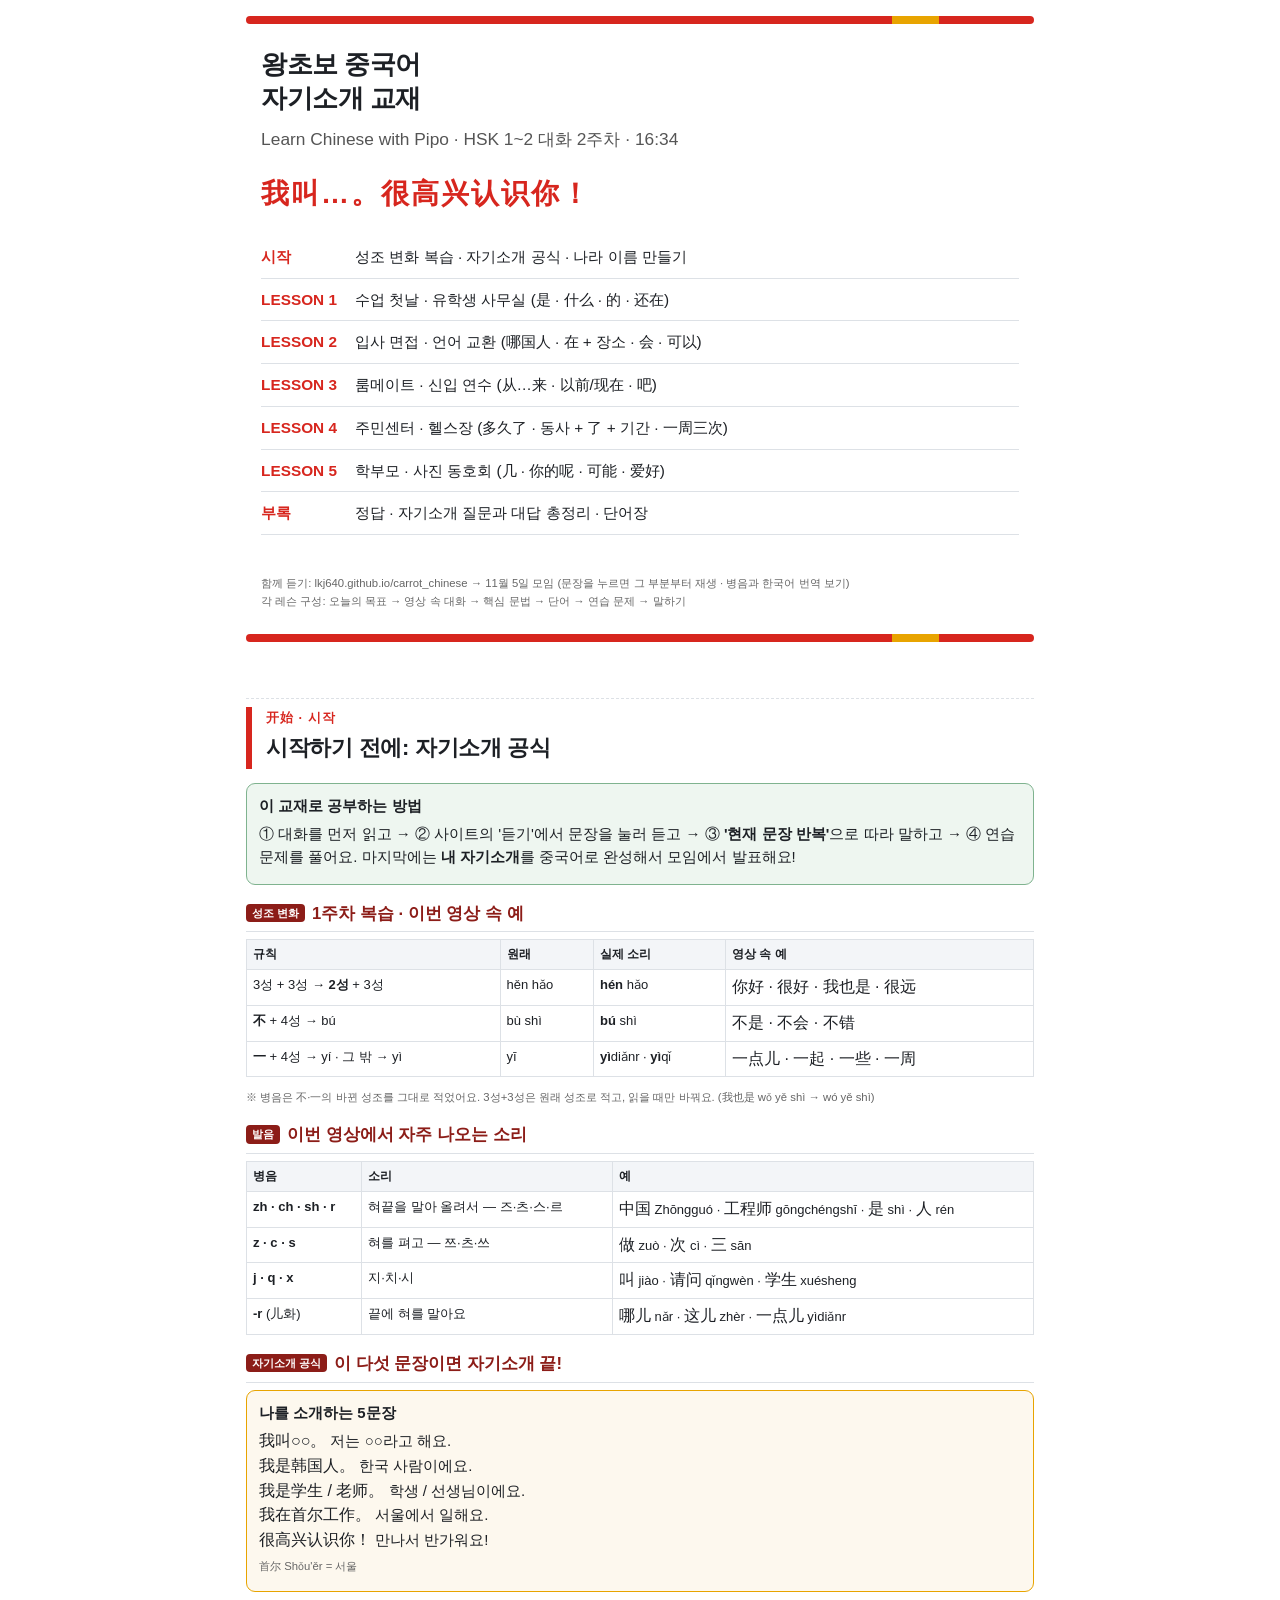
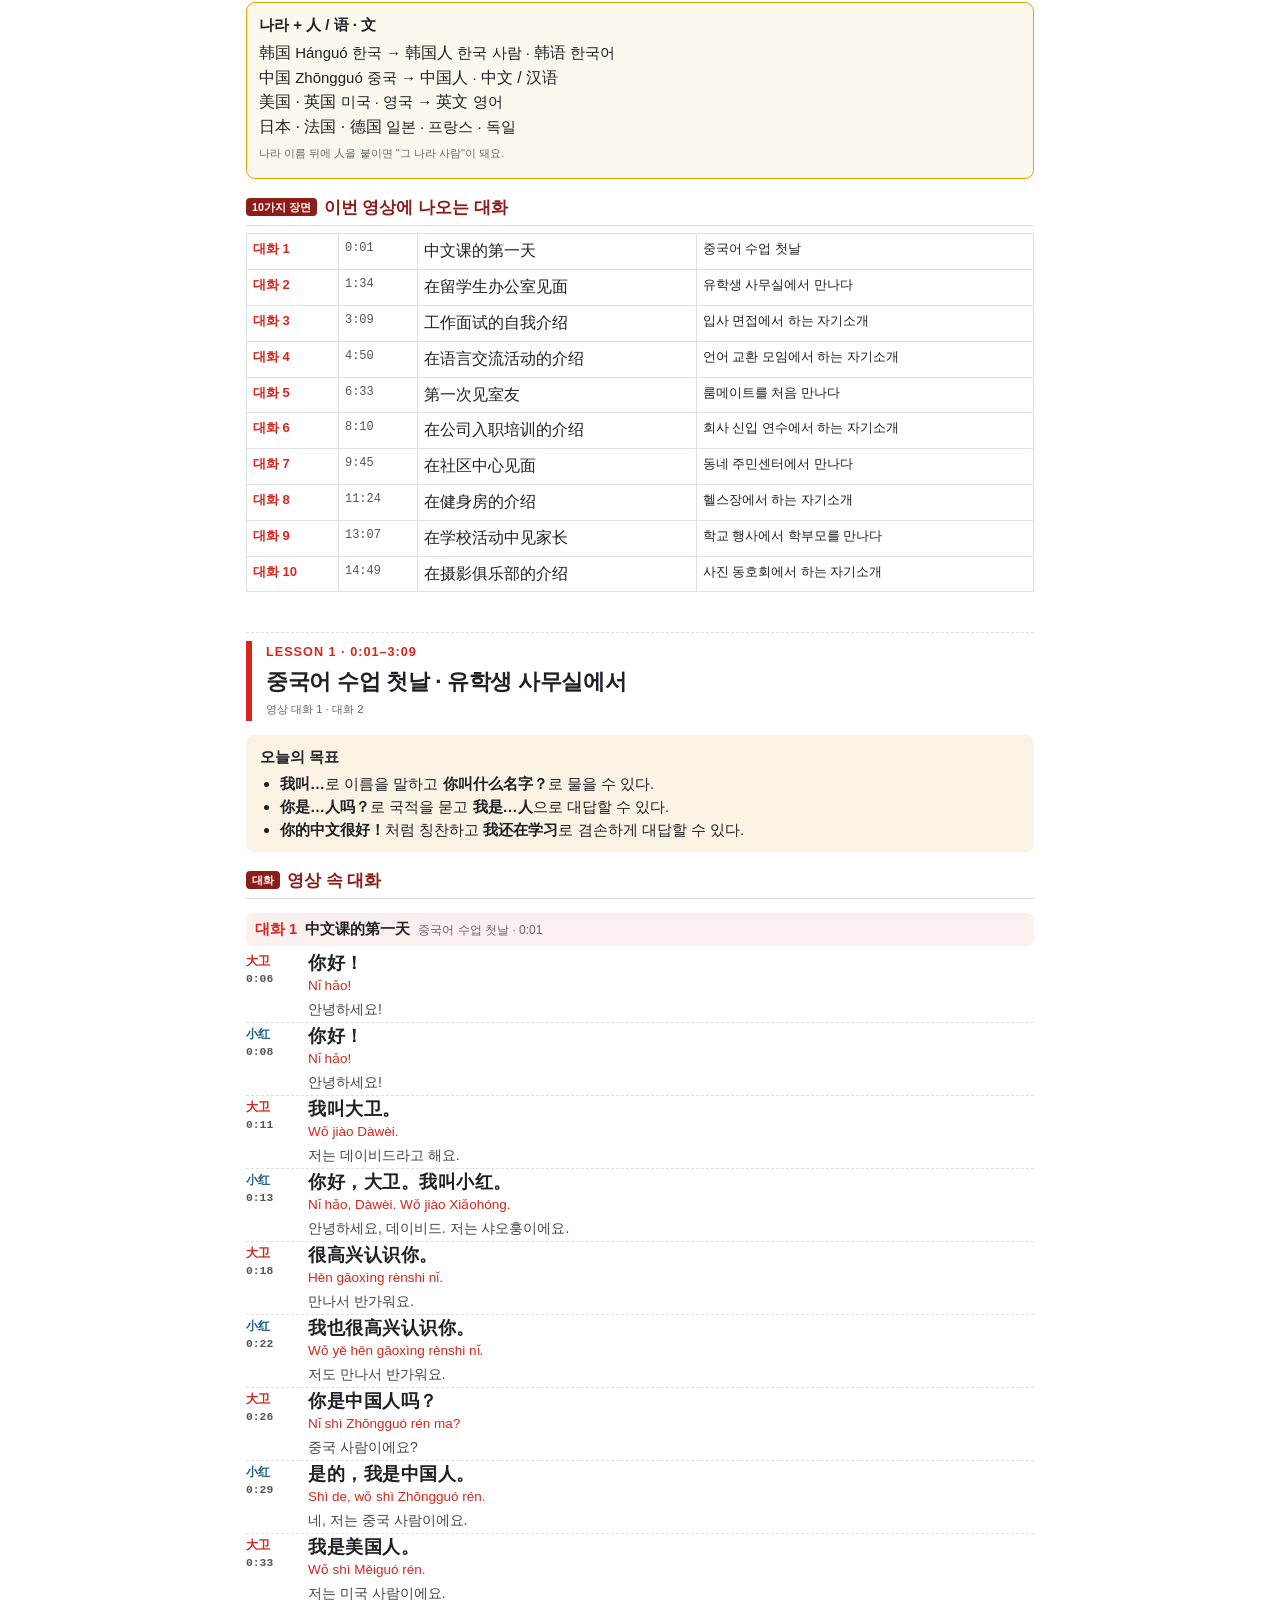
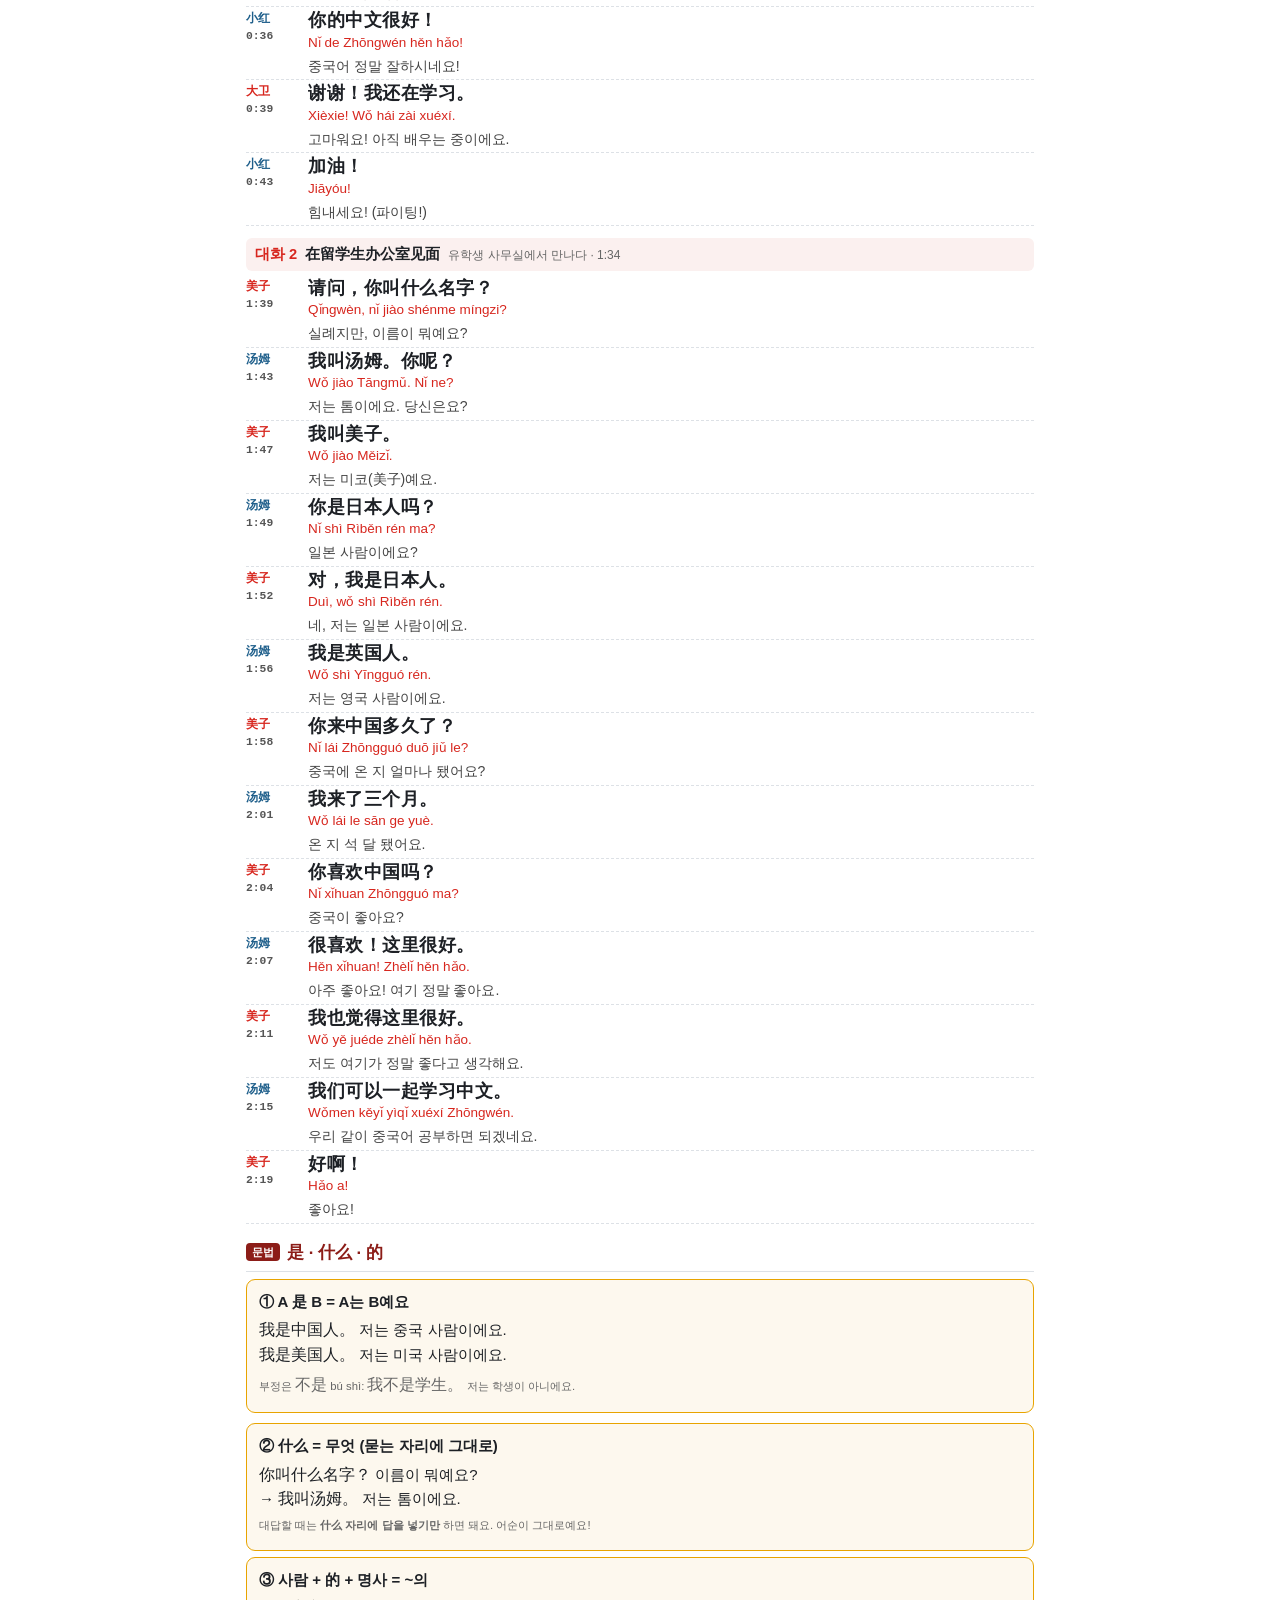
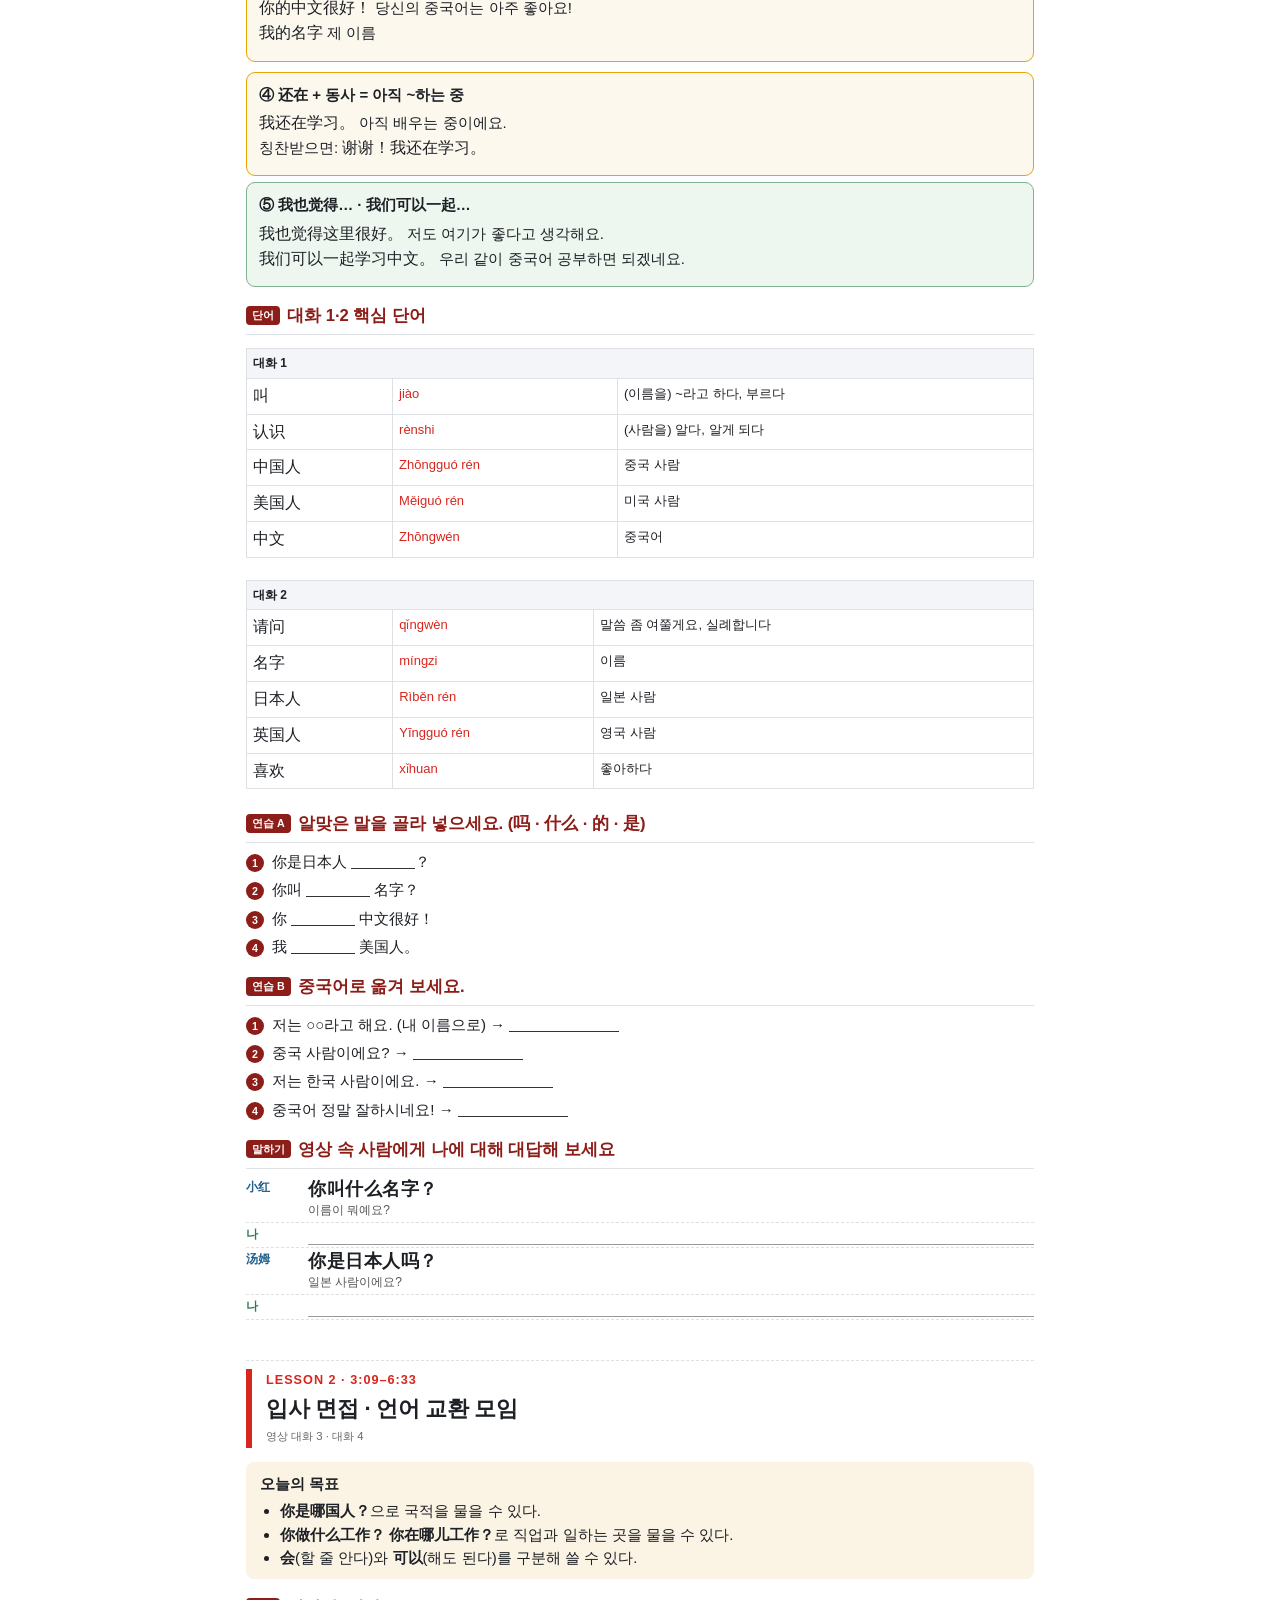
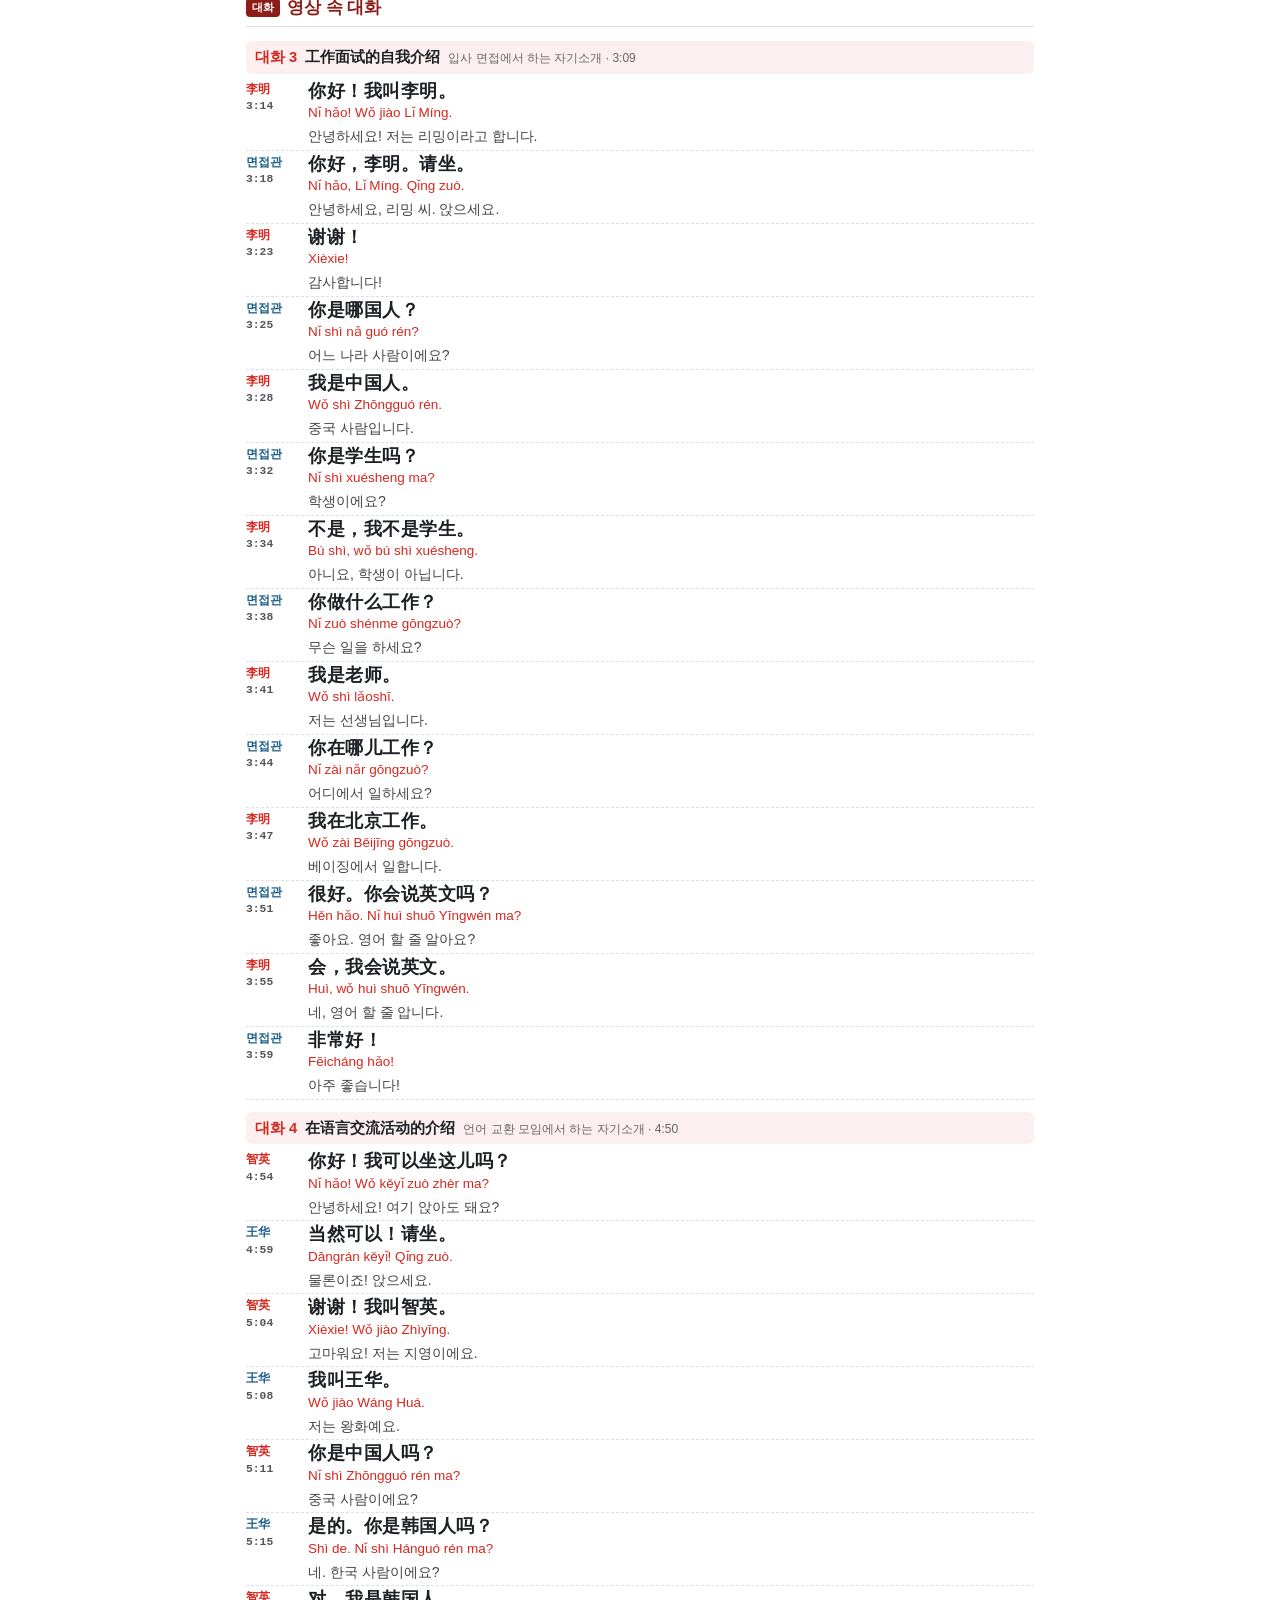
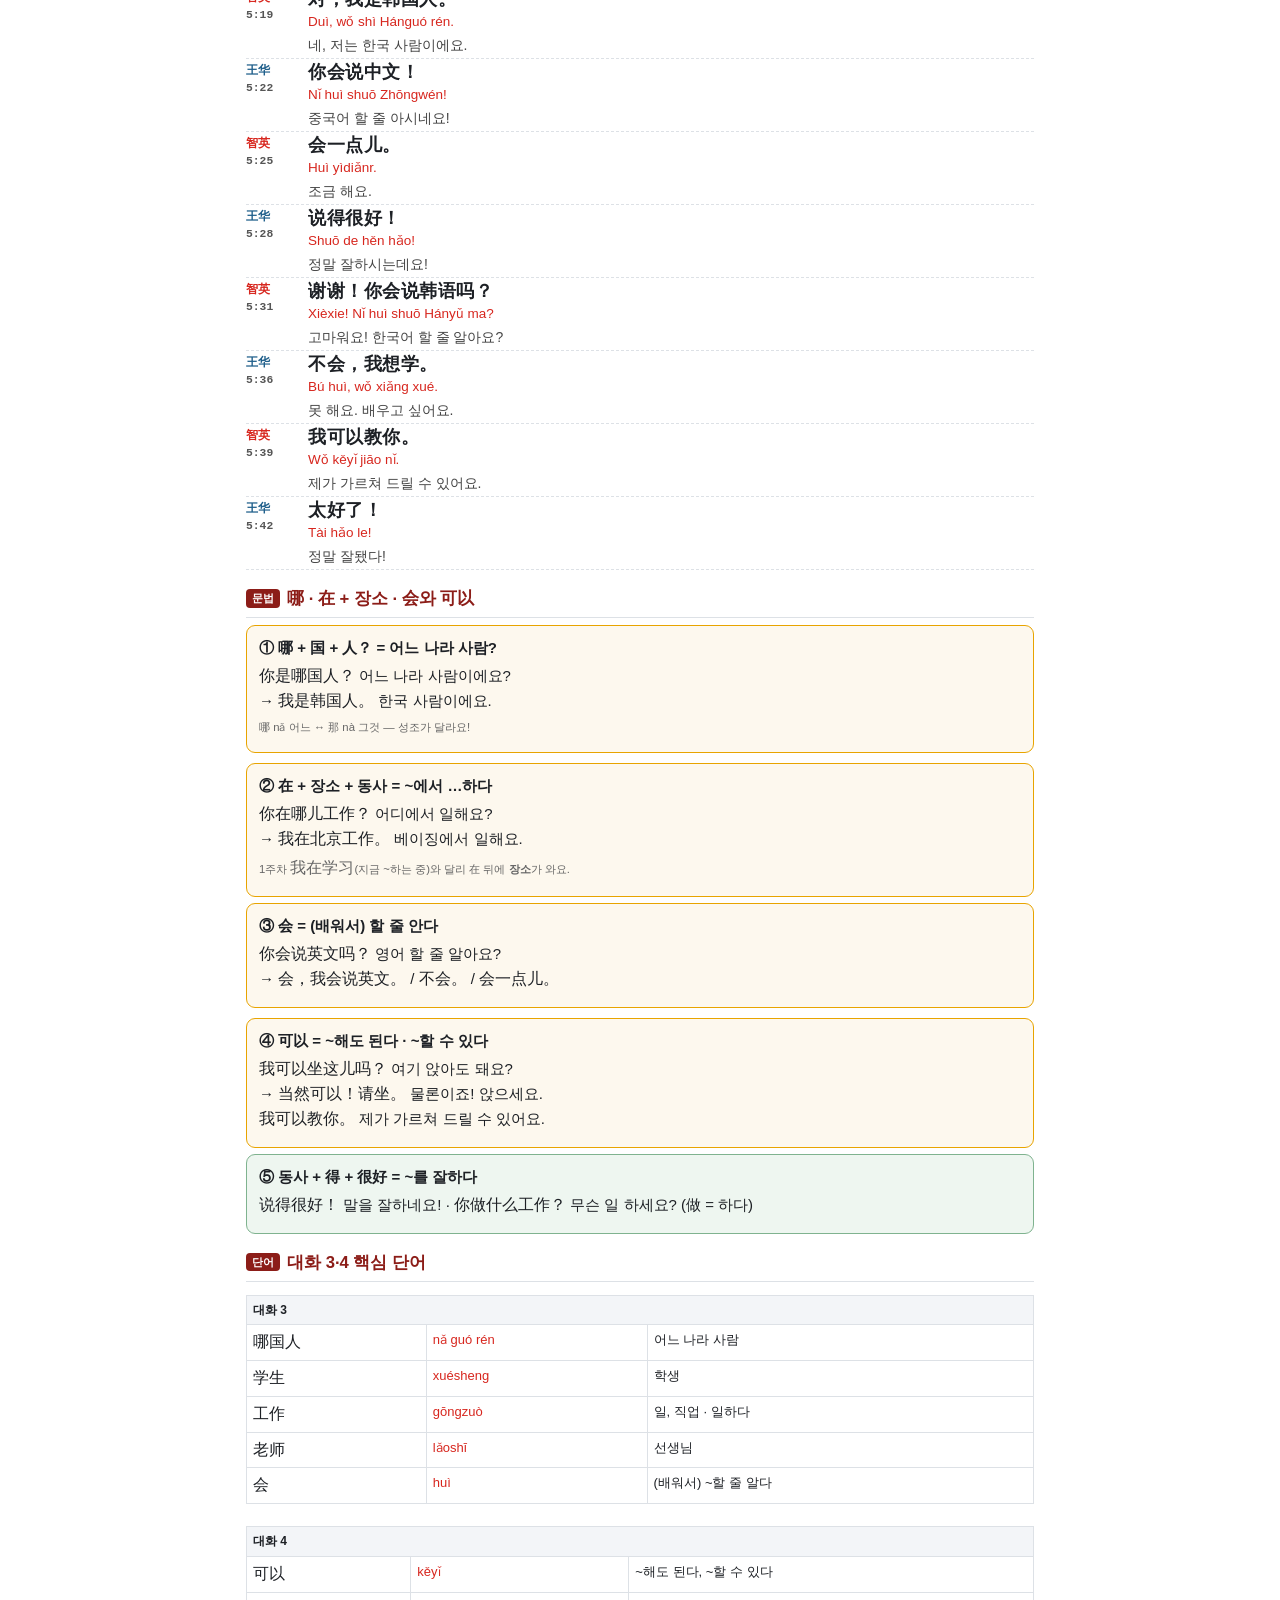
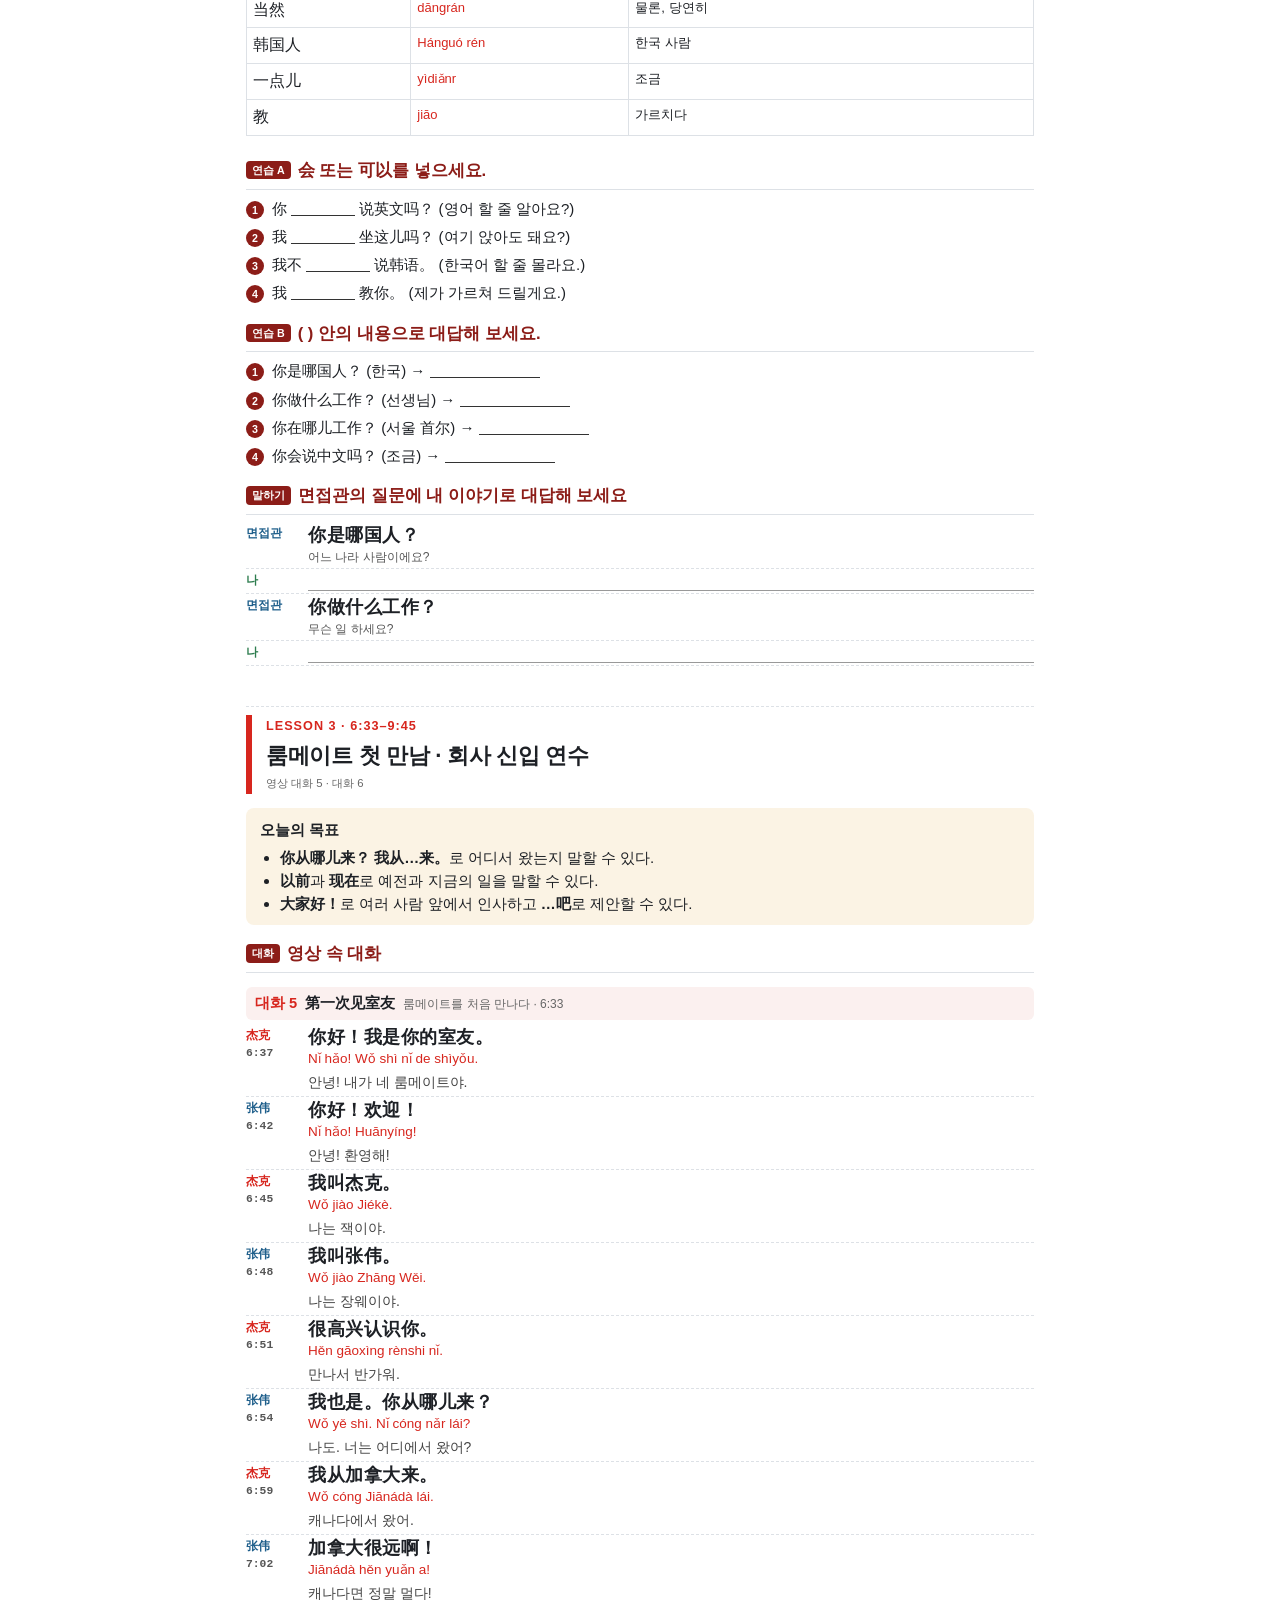
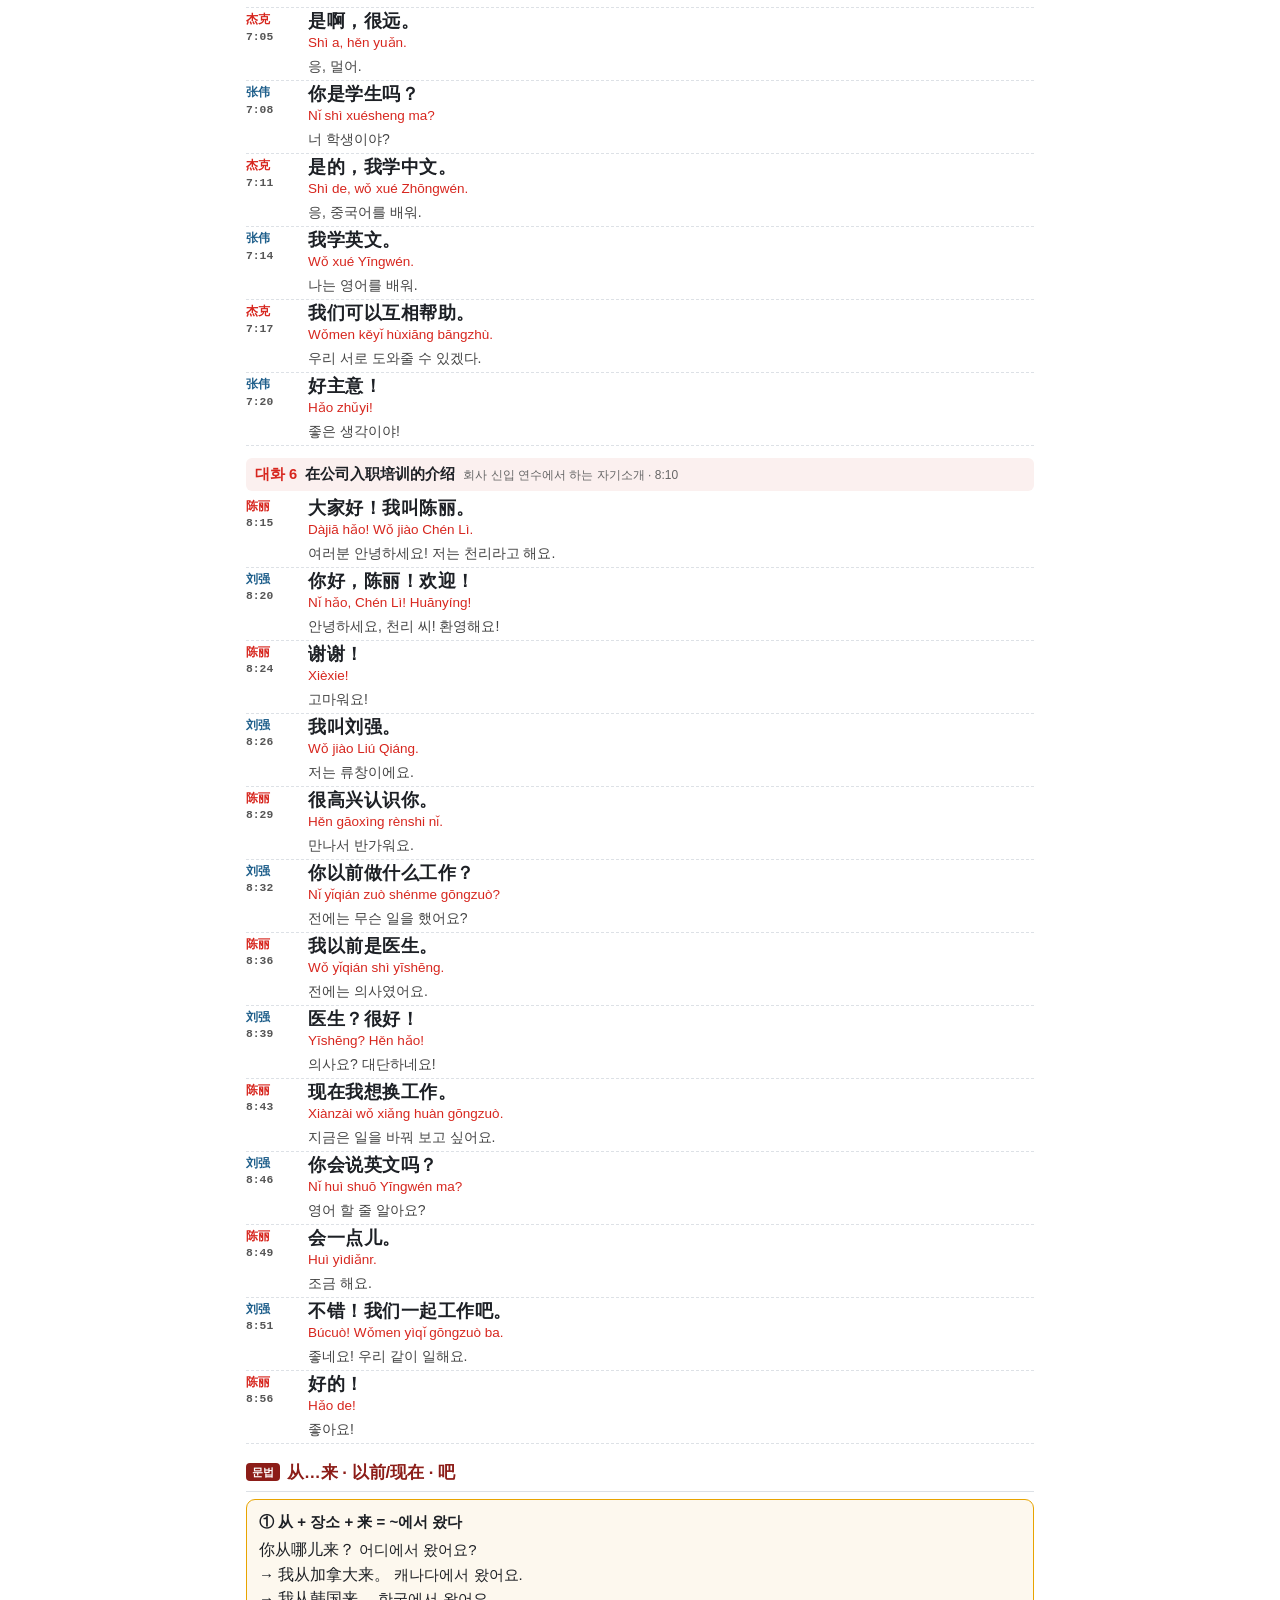
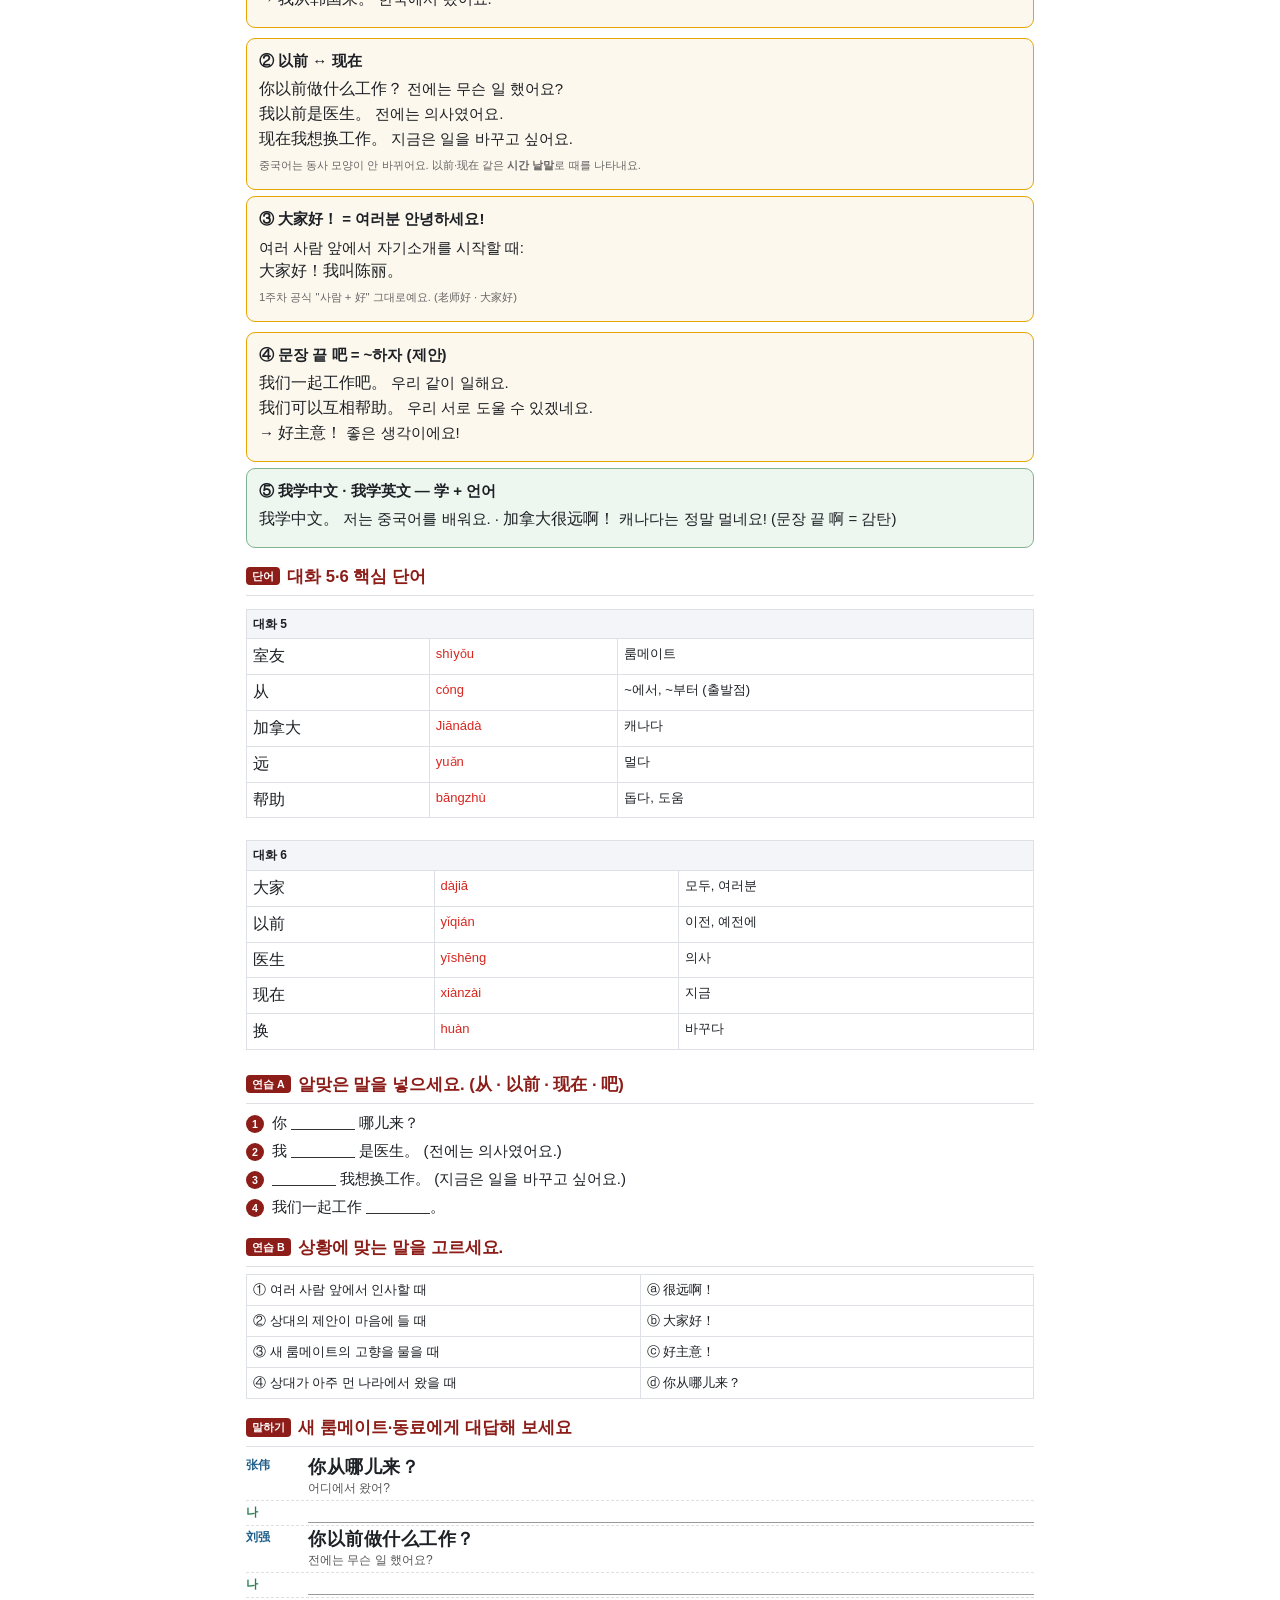
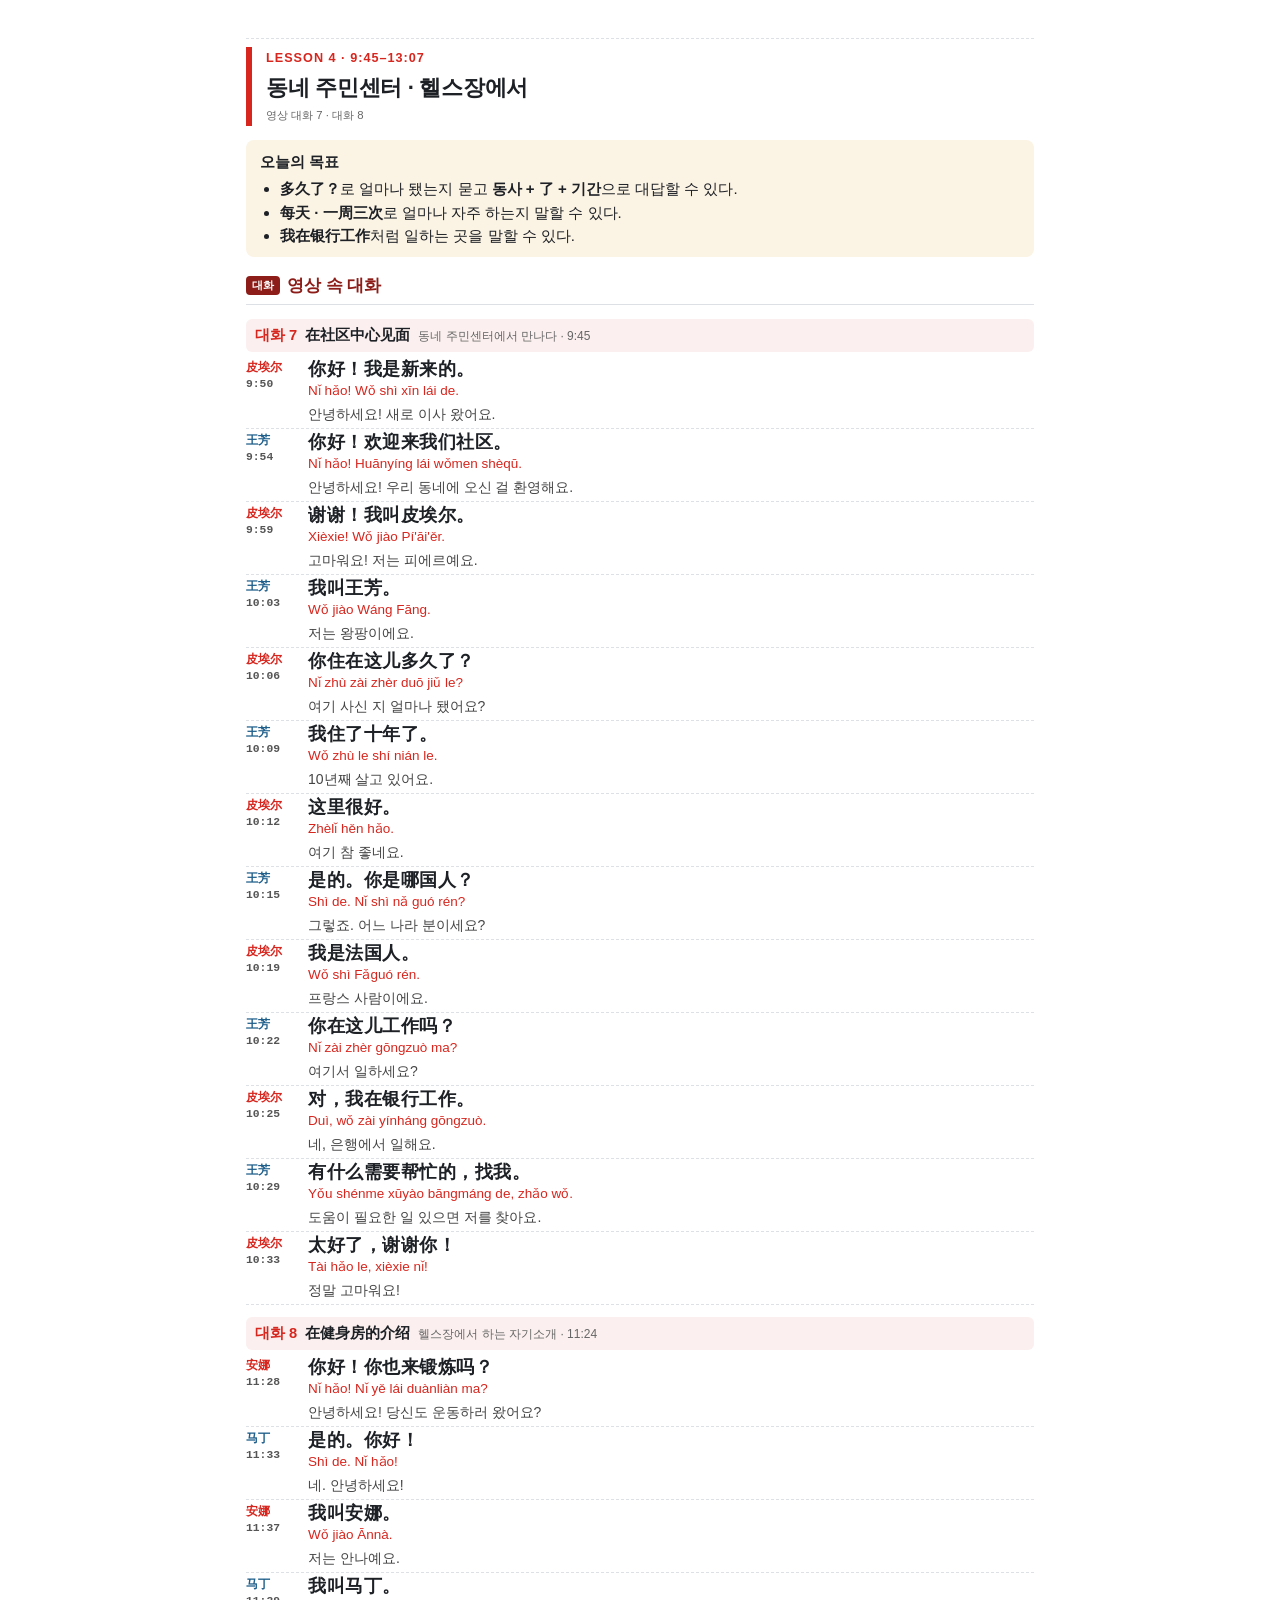
==== meetings/2026-11-05/workbook.html @ 2b8ac447 "11/5 2주차 자기소개 모임 자료 (듣기·교재·단어장) Co-Authored-By: Claude Opus 5.5 <noreply@anthropic.com>" ====
<!doctype html><html lang="ko"><head><meta charset="utf-8"><title>중국어 자기소개 교재 2주차</title><style>@page{size:A4;margin:16mm 15mm 16mm}
:root{--red:#c0392b;--yel:#e6a817;--blue:#1f5f8b;--grn:#2e7d4f;--line:#dde1e6;--head:#f3f5f8}
*{box-sizing:border-box}
body{margin:0;font-family:"Helvetica Neue","Apple SD Gothic Neo",sans-serif;font-size:10.5pt;line-height:1.55;color:#1d2025;-webkit-print-color-adjust:exact;print-color-adjust:exact}
b{font-weight:700}
.lesson{break-before:page}
.cover{height:262mm;display:flex;flex-direction:column;justify-content:space-between}
.stripe{height:8px;border-radius:4px;background:linear-gradient(90deg,var(--red) 0 25%,var(--yel) 25% 75%,var(--red) 75%)}
.ct{padding:0 4mm;margin-top:-10mm}
.cover h1{font-size:30pt;line-height:1.3;margin:0 0 10px;letter-spacing:-.5px}
.cs{font-size:13pt;color:#555}
.big{color:var(--red);font-size:20pt;font-weight:800;margin:34px 0 26px}
.toc{width:100%;border-collapse:collapse;font-size:11.5pt}
.toc th{color:var(--red);text-align:left;width:82px;padding:9px 0;border-bottom:1px solid var(--line);white-space:nowrap}
.toc td{padding:9px 0 9px 12px;border-bottom:1px solid var(--line)}
.foot{font-size:8.5pt;color:#666;margin-top:40px}
.hd{border-left:6px solid var(--red);padding:2px 0 2px 14px;margin-bottom:14px}
.hd .k{color:var(--red);font-weight:700;letter-spacing:1px;font-size:9.5pt}
.hd h1{margin:2px 0 2px;font-size:20pt;letter-spacing:-.3px}
.hd .s{font-size:8.5pt;color:#666}
.goal{background:#fbf3e4;border-radius:8px;padding:10px 14px;margin:10px 0 16px;break-inside:avoid}
.goal ul{margin:4px 0 0;padding-left:20px}
h2{font-size:12.5pt;color:var(--blue);border-bottom:1px solid var(--line);padding-bottom:5px;margin:20px 0 9px;break-after:avoid}
.tag{display:inline-block;background:var(--blue);color:#fff;font-size:8pt;padding:1px 6px;border-radius:4px;margin-right:7px;vertical-align:2px}
.dlg{margin:4px 0 6px}
.dl{display:flex;gap:12px;border-bottom:1px dashed var(--line);padding:4px 0;break-inside:avoid}
.dw{flex:0 0 58px;font-size:9pt;font-weight:700}
.dw span{display:block;font-family:Menlo,monospace;font-size:8.5pt;color:#555;font-weight:700}
.dw.S{color:var(--red)}.dw.M{color:var(--blue)}.dw.T{color:var(--grn)}
.dl b{display:block}.dl small{display:block;color:#555;font-size:9pt}
.ans{flex:1;border-bottom:1px solid #999;height:20px}
.t{width:100%;border-collapse:collapse;margin:6px 0;font-size:9.8pt;break-inside:avoid}
.t th{background:var(--head);text-align:left;font-size:9pt;padding:6px 8px;border:1px solid var(--line)}
.t td{padding:6px 8px;border:1px solid var(--line);vertical-align:top}
.scale td:first-child{width:34px;text-align:center;font-size:13pt}
.fill td{height:34px}
.mine td{height:27px}.mine td:nth-child(3){width:45%}
.match td{width:50%}
.two{display:flex;gap:10px;margin:6px 0}.two>.box{flex:1}
.box{border:1.3px solid var(--yel);border-radius:9px;padding:10px 12px;background:#fdf8ee;break-inside:avoid}
.box p{margin:5px 0}
.note{border-radius:9px;padding:9px 13px;margin:8px 0;break-inside:avoid}
.note b:first-child{display:block;margin-bottom:2px}
.note.g{background:#eef6f0;border:1.3px solid #7fb38f}
.note.y{background:#fdf6e6;border:1.3px solid var(--yel)}
.note.r{background:#fdeeee;border:1.3px solid #e07b72}
.sm{font-size:8.5pt;color:#666}
.cS{color:var(--red)}.cM{color:var(--blue)}.cT{color:var(--grn)}
ol.q{list-style:none;padding:0;margin:4px 0}
ol.q li{margin:7px 0;font-weight:600;break-inside:avoid}
.n{display:inline-block;width:18px;height:18px;line-height:18px;border-radius:50%;background:var(--blue);color:#fff;font-size:8pt;text-align:center;margin-right:8px;font-weight:700}
.bl{display:inline-block;width:140px;border-bottom:1px solid #333;height:14px;vertical-align:-2px}
.bl.s{width:72px}
.grid4{display:grid;grid-template-columns:repeat(4,1fr);gap:8px 14px;font-weight:600;margin:6px 0}
.grid5{display:grid;grid-template-columns:repeat(5,1fr);gap:8px;font-size:9.5pt;text-align:center}
.grid5>div{border:1px solid var(--line);border-radius:8px;padding:6px}
.story{border:1.3px solid var(--yel);border-radius:9px;padding:11px 14px;font-weight:700;line-height:1.9;font-size:11pt;background:#fffdf7;break-inside:avoid}
.fillp{font-weight:600;line-height:2.4}
ul.chk{list-style:none;padding:0}ul.chk li::before{content:"☐ ";font-size:12pt}
.ans-list p{margin:6px 0}
.vcols{columns:2;column-gap:12px}
.t.v{font-size:8.6pt;margin:0 0 10px}
.t.v td{padding:3px 6px}.t.v td:first-child{width:52%}
.cb{display:inline-block;width:9px;height:9px;border:1px solid #777;margin-right:5px}
/* ---- 화면(웹·모바일)용 ---- */
@media screen{
body{font-size:15px;max-width:820px;margin:0 auto;padding:0 16px 40px;background:#fff}
.lesson{margin-top:40px;padding-top:8px;border-top:1px dashed var(--line)}
.cover{height:auto;gap:24px;padding:16px 0}
.ct{margin-top:0}
.cover h1{font-size:26px}.big{font-size:20px;margin:20px 0}
.hd h1{font-size:22px}
.two{flex-direction:column}
.grid4{grid-template-columns:repeat(2,1fr)}
.grid5{grid-template-columns:repeat(2,1fr)}
.t{font-size:13px}.t td,.t th{padding:5px 6px;overflow-wrap:anywhere}
.vcols{columns:1}
.bl{width:110px}.bl.s{width:64px}
.dw{flex-basis:52px}
}

/* ---- 중국어 교재용 ---- */
:root{--red:#d7261e;--yel:#e8a400;--blue:#8c1d18}
.stripe{background:linear-gradient(90deg,var(--red) 0 82%,var(--yel) 82% 88%,var(--red) 88%)}
.zh,[lang="zh-CN"]{font-family:"PingFang SC","Hiragino Sans GB","Noto Sans SC","Noto Sans CJK SC","Microsoft YaHei",sans-serif}
.big{font-size:28pt;letter-spacing:2px}
.dl b.zh{font-size:12.5pt;letter-spacing:.5px}
.dl i.py{display:block;font-style:normal;color:var(--red);font-size:9.5pt}
.dw.A{color:var(--red)}.dw.B{color:#1f5f8b}
h3.scene{font-size:11pt;margin:14px 0 4px;padding:5px 9px;background:#fbf0ef;border-radius:6px;break-after:avoid}
h3.scene .sn{color:var(--red);margin-right:4px}
h3.scene .sk{font-weight:400;color:#666;font-size:9pt;margin-left:4px}
.box>b:first-child{display:block;margin-bottom:2px}
.box.g{background:#eef6f0;border-color:#7fb38f}
.box .zh{font-size:11.5pt}
.t .zh{font-size:11pt}
.words .wz{font-size:12pt;white-space:nowrap}
.wp{color:var(--red);white-space:nowrap}
.tone td:nth-child(2){font-size:14pt;color:var(--red)}
.scenes td:first-child{white-space:nowrap;font-weight:700;color:var(--red)}
.scenes td:nth-child(2){font-family:Menlo,monospace;font-size:9pt;color:#555}
ol.q li{font-weight:500;margin:5px 0}
.dlg .dl{display:grid;grid-template-columns:54px 1fr 38%;gap:2px 10px;padding:3px 0;align-items:center}
.dlg .dl .dk{color:#444;font-size:9.3pt}
.dl b.zh{line-height:1.3}
h2{margin:16px 0 7px}
.vcols{columns:1}
.t.v td:first-child{width:30%}.t.v td.wp{width:28%}
.t.v{font-size:9pt;break-inside:auto}.t.v td{padding:2px 6px}.t.v tr{break-inside:avoid}
.lesson .dlg + h3.scene{margin-top:12px}
@media screen{
.dlg .dl{grid-template-columns:52px 1fr;align-items:start}.dlg .dl .dk{grid-column:2;font-size:14px}
.dl b.zh{font-size:18px}.dl i.py{font-size:13.5px}
.box .zh,.t .zh{font-size:16px}
.big{font-size:28px}
}
.lesson .dlg .dl{padding:2px 0}</style></head><body><section class="cover"><div class="stripe"></div>
<div class="ct"><h1>왕초보 중국어<br>자기소개 교재</h1>
<div class="cs">Learn Chinese with Pipo · HSK 1~2 대화 2주차 · 16:34</div>
<div class="big" lang="zh-CN">我叫…。很高兴认识你！</div>
<table class="toc">
<tr><th>시작</th><td>성조 변화 복습 · 자기소개 공식 · 나라 이름 만들기</td></tr>
<tr><th>LESSON 1</th><td>수업 첫날 · 유학생 사무실 (是 · 什么 · 的 · 还在)</td></tr>
<tr><th>LESSON 2</th><td>입사 면접 · 언어 교환 (哪国人 · 在 + 장소 · 会 · 可以)</td></tr>
<tr><th>LESSON 3</th><td>룸메이트 · 신입 연수 (从…来 · 以前/现在 · 吧)</td></tr>
<tr><th>LESSON 4</th><td>주민센터 · 헬스장 (多久了 · 동사 + 了 + 기간 · 一周三次)</td></tr>
<tr><th>LESSON 5</th><td>학부모 · 사진 동호회 (几 · 你的呢 · 可能 · 爱好)</td></tr>
<tr><th>부록</th><td>정답 · 자기소개 질문과 대답 총정리 · 단어장</td></tr>
</table>
<div class="foot">함께 듣기: lkj640.github.io/carrot_chinese → 11월 5일 모임 (문장을 누르면 그 부분부터 재생 · 병음과 한국어 번역 보기)<br>
각 레슨 구성: 오늘의 목표 → 영상 속 대화 → 핵심 문법 → 단어 → 연습 문제 → 말하기</div></div>
<div class="stripe"></div></section><section class="lesson"><div class="hd"><div class="k">开始 · 시작</div><h1>시작하기 전에: 자기소개 공식</h1></div><div class="box g"><b>이 교재로 공부하는 방법</b><p>① 대화를 먼저 읽고 → ② 사이트의 '듣기'에서 문장을 눌러 듣고 → ③ <b>'현재 문장 반복'</b>으로 따라 말하고 → ④ 연습 문제를 풀어요. 마지막에는 <b>내 자기소개</b>를 중국어로 완성해서 모임에서 발표해요!</p></div><h2><span class="tag">성조 변화</span>1주차 복습 · 이번 영상 속 예</h2>
<table class="t"><tr><th>규칙</th><th>원래</th><th>실제 소리</th><th>영상 속 예</th></tr>
<tr><td>3성 + 3성 → <b>2성</b> + 3성</td><td>hěn hǎo</td><td><b>hén</b> hǎo</td><td><span class="zh" lang="zh-CN">你好 · 很好 · 我也是 · 很远</span></td></tr>
<tr><td><b>不</b> + 4성 → bú</td><td>bù shì</td><td><b>bú</b> shì</td><td><span class="zh" lang="zh-CN">不是 · 不会 · 不错</span></td></tr>
<tr><td><b>一</b> + 4성 → yí · 그 밖 → yì</td><td>yī</td><td><b>yì</b>diǎnr · <b>yì</b>qǐ</td><td><span class="zh" lang="zh-CN">一点儿 · 一起 · 一些 · 一周</span></td></tr></table>
<p class="sm">※ 병음은 不·一의 바뀐 성조를 그대로 적었어요. 3성+3성은 원래 성조로 적고, 읽을 때만 바꿔요. (我也是 wǒ yě shì → wó yě shì)</p>
<h2><span class="tag">발음</span>이번 영상에서 자주 나오는 소리</h2>
<table class="t"><tr><th>병음</th><th>소리</th><th>예</th></tr>
<tr><td><b>zh · ch · sh · r</b></td><td>혀끝을 말아 올려서 — 즈·츠·스·르</td><td><span class="zh" lang="zh-CN">中国</span> Zhōngguó · <span class="zh" lang="zh-CN">工程师</span> gōngchéngshī · <span class="zh" lang="zh-CN">是</span> shì · <span class="zh" lang="zh-CN">人</span> rén</td></tr>
<tr><td><b>z · c · s</b></td><td>혀를 펴고 — 쯔·츠·쓰</td><td><span class="zh" lang="zh-CN">做</span> zuò · <span class="zh" lang="zh-CN">次</span> cì · <span class="zh" lang="zh-CN">三</span> sān</td></tr>
<tr><td><b>j · q · x</b></td><td>지·치·시</td><td><span class="zh" lang="zh-CN">叫</span> jiào · <span class="zh" lang="zh-CN">请问</span> qǐngwèn · <span class="zh" lang="zh-CN">学生</span> xuésheng</td></tr>
<tr><td><b>-r</b> (儿화)</td><td>끝에 혀를 말아요</td><td><span class="zh" lang="zh-CN">哪儿</span> nǎr · <span class="zh" lang="zh-CN">这儿</span> zhèr · <span class="zh" lang="zh-CN">一点儿</span> yìdiǎnr</td></tr></table>
<h2><span class="tag">자기소개 공식</span>이 다섯 문장이면 자기소개 끝!</h2><div class="two"><div class="box y"><b>나를 소개하는 5문장</b><p><span class="zh" lang="zh-CN">我叫○○。</span> 저는 ○○라고 해요.<br><span class="zh" lang="zh-CN">我是韩国人。</span> 한국 사람이에요.<br><span class="zh" lang="zh-CN">我是学生 / 老师。</span> 학생 / 선생님이에요.<br><span class="zh" lang="zh-CN">我在首尔工作。</span> 서울에서 일해요.<br><span class="zh" lang="zh-CN">很高兴认识你！</span> 만나서 반가워요!</p><p class="sm">首尔 Shǒu'ěr = 서울</p></div><div class="box y"><b>나라 + 人 / 语 · 文</b><p><span class="zh" lang="zh-CN">韩国</span> Hánguó 한국 → <span class="zh" lang="zh-CN">韩国人</span> 한국 사람 · <span class="zh" lang="zh-CN">韩语</span> 한국어<br><span class="zh" lang="zh-CN">中国</span> Zhōngguó 중국 → <span class="zh" lang="zh-CN">中国人</span> · <span class="zh" lang="zh-CN">中文 / 汉语</span><br><span class="zh" lang="zh-CN">美国 · 英国</span> 미국 · 영국 → <span class="zh" lang="zh-CN">英文</span> 영어<br><span class="zh" lang="zh-CN">日本 · 法国 · 德国</span> 일본 · 프랑스 · 독일</p><p class="sm">나라 이름 뒤에 人을 붙이면 "그 나라 사람"이 돼요.</p></div></div><h2><span class="tag">10가지 장면</span>이번 영상에 나오는 대화</h2><table class="t scenes"><tr><td>대화 1</td><td>0:01</td><td><span class="zh" lang="zh-CN">中文课的第一天</span></td><td>중국어 수업 첫날</td></tr><tr><td>대화 2</td><td>1:34</td><td><span class="zh" lang="zh-CN">在留学生办公室见面</span></td><td>유학생 사무실에서 만나다</td></tr><tr><td>대화 3</td><td>3:09</td><td><span class="zh" lang="zh-CN">工作面试的自我介绍</span></td><td>입사 면접에서 하는 자기소개</td></tr><tr><td>대화 4</td><td>4:50</td><td><span class="zh" lang="zh-CN">在语言交流活动的介绍</span></td><td>언어 교환 모임에서 하는 자기소개</td></tr><tr><td>대화 5</td><td>6:33</td><td><span class="zh" lang="zh-CN">第一次见室友</span></td><td>룸메이트를 처음 만나다</td></tr><tr><td>대화 6</td><td>8:10</td><td><span class="zh" lang="zh-CN">在公司入职培训的介绍</span></td><td>회사 신입 연수에서 하는 자기소개</td></tr><tr><td>대화 7</td><td>9:45</td><td><span class="zh" lang="zh-CN">在社区中心见面</span></td><td>동네 주민센터에서 만나다</td></tr><tr><td>대화 8</td><td>11:24</td><td><span class="zh" lang="zh-CN">在健身房的介绍</span></td><td>헬스장에서 하는 자기소개</td></tr><tr><td>대화 9</td><td>13:07</td><td><span class="zh" lang="zh-CN">在学校活动中见家长</span></td><td>학교 행사에서 학부모를 만나다</td></tr><tr><td>대화 10</td><td>14:49</td><td><span class="zh" lang="zh-CN">在摄影俱乐部的介绍</span></td><td>사진 동호회에서 하는 자기소개</td></tr></table></section><section class="lesson"><div class="hd"><div class="k">LESSON 1 · 0:01–3:09</div><h1>중국어 수업 첫날 · 유학생 사무실에서</h1><div class="s">영상 대화 1 · 대화 2</div></div><div class="goal"><b>오늘의 목표</b><ul><li><b>我叫…</b>로 이름을 말하고 <b>你叫什么名字？</b>로 물을 수 있다.</li><li><b>你是…人吗？</b>로 국적을 묻고 <b>我是…人</b>으로 대답할 수 있다.</li><li><b>你的中文很好！</b>처럼 칭찬하고 <b>我还在学习</b>로 겸손하게 대답할 수 있다.</li></ul></div><h2><span class="tag">대화</span>영상 속 대화</h2><h3 class="scene"><span class="sn">대화 1</span> <span class="zh" lang="zh-CN">中文课的第一天</span> <span class="sk">중국어 수업 첫날 · 0:01</span></h3><div class="dlg"><div class="dl"><div class="dw A">大卫<span>0:06</span></div><div><b class="zh" lang="zh-CN">你好！</b><i class="py">Nǐ hǎo!</i></div><small class="dk">안녕하세요!</small></div><div class="dl"><div class="dw B">小红<span>0:08</span></div><div><b class="zh" lang="zh-CN">你好！</b><i class="py">Nǐ hǎo!</i></div><small class="dk">안녕하세요!</small></div><div class="dl"><div class="dw A">大卫<span>0:11</span></div><div><b class="zh" lang="zh-CN">我叫大卫。</b><i class="py">Wǒ jiào Dàwèi.</i></div><small class="dk">저는 데이비드라고 해요.</small></div><div class="dl"><div class="dw B">小红<span>0:13</span></div><div><b class="zh" lang="zh-CN">你好，大卫。我叫小红。</b><i class="py">Nǐ hǎo, Dàwèi. Wǒ jiào Xiǎohóng.</i></div><small class="dk">안녕하세요, 데이비드. 저는 샤오훙이에요.</small></div><div class="dl"><div class="dw A">大卫<span>0:18</span></div><div><b class="zh" lang="zh-CN">很高兴认识你。</b><i class="py">Hěn gāoxìng rènshi nǐ.</i></div><small class="dk">만나서 반가워요.</small></div><div class="dl"><div class="dw B">小红<span>0:22</span></div><div><b class="zh" lang="zh-CN">我也很高兴认识你。</b><i class="py">Wǒ yě hěn gāoxìng rènshi nǐ.</i></div><small class="dk">저도 만나서 반가워요.</small></div><div class="dl"><div class="dw A">大卫<span>0:26</span></div><div><b class="zh" lang="zh-CN">你是中国人吗？</b><i class="py">Nǐ shì Zhōngguó rén ma?</i></div><small class="dk">중국 사람이에요?</small></div><div class="dl"><div class="dw B">小红<span>0:29</span></div><div><b class="zh" lang="zh-CN">是的，我是中国人。</b><i class="py">Shì de, wǒ shì Zhōngguó rén.</i></div><small class="dk">네, 저는 중국 사람이에요.</small></div><div class="dl"><div class="dw A">大卫<span>0:33</span></div><div><b class="zh" lang="zh-CN">我是美国人。</b><i class="py">Wǒ shì Měiguó rén.</i></div><small class="dk">저는 미국 사람이에요.</small></div><div class="dl"><div class="dw B">小红<span>0:36</span></div><div><b class="zh" lang="zh-CN">你的中文很好！</b><i class="py">Nǐ de Zhōngwén hěn hǎo!</i></div><small class="dk">중국어 정말 잘하시네요!</small></div><div class="dl"><div class="dw A">大卫<span>0:39</span></div><div><b class="zh" lang="zh-CN">谢谢！我还在学习。</b><i class="py">Xièxie! Wǒ hái zài xuéxí.</i></div><small class="dk">고마워요! 아직 배우는 중이에요.</small></div><div class="dl"><div class="dw B">小红<span>0:43</span></div><div><b class="zh" lang="zh-CN">加油！</b><i class="py">Jiāyóu!</i></div><small class="dk">힘내세요! (파이팅!)</small></div></div><h3 class="scene"><span class="sn">대화 2</span> <span class="zh" lang="zh-CN">在留学生办公室见面</span> <span class="sk">유학생 사무실에서 만나다 · 1:34</span></h3><div class="dlg"><div class="dl"><div class="dw A">美子<span>1:39</span></div><div><b class="zh" lang="zh-CN">请问，你叫什么名字？</b><i class="py">Qǐngwèn, nǐ jiào shénme míngzi?</i></div><small class="dk">실례지만, 이름이 뭐예요?</small></div><div class="dl"><div class="dw B">汤姆<span>1:43</span></div><div><b class="zh" lang="zh-CN">我叫汤姆。你呢？</b><i class="py">Wǒ jiào Tāngmǔ. Nǐ ne?</i></div><small class="dk">저는 톰이에요. 당신은요?</small></div><div class="dl"><div class="dw A">美子<span>1:47</span></div><div><b class="zh" lang="zh-CN">我叫美子。</b><i class="py">Wǒ jiào Měizǐ.</i></div><small class="dk">저는 미코(美子)예요.</small></div><div class="dl"><div class="dw B">汤姆<span>1:49</span></div><div><b class="zh" lang="zh-CN">你是日本人吗？</b><i class="py">Nǐ shì Rìběn rén ma?</i></div><small class="dk">일본 사람이에요?</small></div><div class="dl"><div class="dw A">美子<span>1:52</span></div><div><b class="zh" lang="zh-CN">对，我是日本人。</b><i class="py">Duì, wǒ shì Rìběn rén.</i></div><small class="dk">네, 저는 일본 사람이에요.</small></div><div class="dl"><div class="dw B">汤姆<span>1:56</span></div><div><b class="zh" lang="zh-CN">我是英国人。</b><i class="py">Wǒ shì Yīngguó rén.</i></div><small class="dk">저는 영국 사람이에요.</small></div><div class="dl"><div class="dw A">美子<span>1:58</span></div><div><b class="zh" lang="zh-CN">你来中国多久了？</b><i class="py">Nǐ lái Zhōngguó duō jiǔ le?</i></div><small class="dk">중국에 온 지 얼마나 됐어요?</small></div><div class="dl"><div class="dw B">汤姆<span>2:01</span></div><div><b class="zh" lang="zh-CN">我来了三个月。</b><i class="py">Wǒ lái le sān ge yuè.</i></div><small class="dk">온 지 석 달 됐어요.</small></div><div class="dl"><div class="dw A">美子<span>2:04</span></div><div><b class="zh" lang="zh-CN">你喜欢中国吗？</b><i class="py">Nǐ xǐhuan Zhōngguó ma?</i></div><small class="dk">중국이 좋아요?</small></div><div class="dl"><div class="dw B">汤姆<span>2:07</span></div><div><b class="zh" lang="zh-CN">很喜欢！这里很好。</b><i class="py">Hěn xǐhuan! Zhèlǐ hěn hǎo.</i></div><small class="dk">아주 좋아요! 여기 정말 좋아요.</small></div><div class="dl"><div class="dw A">美子<span>2:11</span></div><div><b class="zh" lang="zh-CN">我也觉得这里很好。</b><i class="py">Wǒ yě juéde zhèlǐ hěn hǎo.</i></div><small class="dk">저도 여기가 정말 좋다고 생각해요.</small></div><div class="dl"><div class="dw B">汤姆<span>2:15</span></div><div><b class="zh" lang="zh-CN">我们可以一起学习中文。</b><i class="py">Wǒmen kěyǐ yìqǐ xuéxí Zhōngwén.</i></div><small class="dk">우리 같이 중국어 공부하면 되겠네요.</small></div><div class="dl"><div class="dw A">美子<span>2:19</span></div><div><b class="zh" lang="zh-CN">好啊！</b><i class="py">Hǎo a!</i></div><small class="dk">좋아요!</small></div></div><h2><span class="tag">문법</span>是 · 什么 · 的</h2><div class="two"><div class="box y"><b>① A 是 B = A는 B예요</b><p><span class="zh" lang="zh-CN">我是中国人。</span> 저는 중국 사람이에요.<br><span class="zh" lang="zh-CN">我是美国人。</span> 저는 미국 사람이에요.</p><p class="sm">부정은 <span class="zh" lang="zh-CN">不是</span> bú shì: <span class="zh" lang="zh-CN">我不是学生。</span> 저는 학생이 아니에요.</p></div><div class="box y"><b>② 什么 = 무엇 (묻는 자리에 그대로)</b><p><span class="zh" lang="zh-CN">你叫什么名字？</span> 이름이 뭐예요?<br>→ <span class="zh" lang="zh-CN">我叫汤姆。</span> 저는 톰이에요.</p><p class="sm">대답할 때는 <b>什么 자리에 답을 넣기만</b> 하면 돼요. 어순이 그대로예요!</p></div></div><div class="two"><div class="box y"><b>③ 사람 + 的 + 명사 = ~의</b><p><span class="zh" lang="zh-CN">你的中文很好！</span> 당신의 중국어는 아주 좋아요!<br><span class="zh" lang="zh-CN">我的名字</span> 제 이름</p></div><div class="box y"><b>④ 还在 + 동사 = 아직 ~하는 중</b><p><span class="zh" lang="zh-CN">我还在学习。</span> 아직 배우는 중이에요.<br>칭찬받으면: <span class="zh" lang="zh-CN">谢谢！我还在学习。</span></p></div></div><div class="box g"><b>⑤ 我也觉得… · 我们可以一起…</b><p><span class="zh" lang="zh-CN">我也觉得这里很好。</span> 저도 여기가 좋다고 생각해요.<br><span class="zh" lang="zh-CN">我们可以一起学习中文。</span> 우리 같이 중국어 공부하면 되겠네요.</p></div><h2><span class="tag">단어</span>대화 1·2 핵심 단어</h2><div class="two"><table class="t words" style="flex:1"><tr><th colspan="3">대화 1</th></tr><tr><td class="wz"><span class="zh" lang="zh-CN">叫</span></td><td class="wp">jiào</td><td>(이름을) ~라고 하다, 부르다</td></tr><tr><td class="wz"><span class="zh" lang="zh-CN">认识</span></td><td class="wp">rènshi</td><td>(사람을) 알다, 알게 되다</td></tr><tr><td class="wz"><span class="zh" lang="zh-CN">中国人</span></td><td class="wp">Zhōngguó rén</td><td>중국 사람</td></tr><tr><td class="wz"><span class="zh" lang="zh-CN">美国人</span></td><td class="wp">Měiguó rén</td><td>미국 사람</td></tr><tr><td class="wz"><span class="zh" lang="zh-CN">中文</span></td><td class="wp">Zhōngwén</td><td>중국어</td></tr></table><table class="t words" style="flex:1"><tr><th colspan="3">대화 2</th></tr><tr><td class="wz"><span class="zh" lang="zh-CN">请问</span></td><td class="wp">qǐngwèn</td><td>말씀 좀 여쭐게요, 실례합니다</td></tr><tr><td class="wz"><span class="zh" lang="zh-CN">名字</span></td><td class="wp">míngzi</td><td>이름</td></tr><tr><td class="wz"><span class="zh" lang="zh-CN">日本人</span></td><td class="wp">Rìběn rén</td><td>일본 사람</td></tr><tr><td class="wz"><span class="zh" lang="zh-CN">英国人</span></td><td class="wp">Yīngguó rén</td><td>영국 사람</td></tr><tr><td class="wz"><span class="zh" lang="zh-CN">喜欢</span></td><td class="wp">xǐhuan</td><td>좋아하다</td></tr></table></div><h2><span class="tag">연습 A</span>알맞은 말을 골라 넣으세요. (吗 · 什么 · 的 · 是)</h2><ol class="q"><li><span class=n>1</span>你是日本人 <span class="bl s"></span>？</li><li><span class=n>2</span>你叫 <span class="bl s"></span> 名字？</li><li><span class=n>3</span>你 <span class="bl s"></span> 中文很好！</li><li><span class=n>4</span>我 <span class="bl s"></span> 美国人。</li></ol><h2><span class="tag">연습 B</span>중국어로 옮겨 보세요.</h2><ol class="q"><li><span class=n>1</span>저는 ○○라고 해요. (내 이름으로) → <span class="bl"></span></li><li><span class=n>2</span>중국 사람이에요? → <span class="bl"></span></li><li><span class=n>3</span>저는 한국 사람이에요. → <span class="bl"></span></li><li><span class=n>4</span>중국어 정말 잘하시네요! → <span class="bl"></span></li></ol><h2><span class="tag">말하기</span>영상 속 사람에게 나에 대해 대답해 보세요</h2><div class="dlg"><div class="dl"><div class="dw B">小红</div><div><b class="zh" lang="zh-CN">你叫什么名字？</b><small>이름이 뭐예요?</small></div></div><div class="dl"><div class="dw T">나</div><div class="ans"></div></div><div class="dl"><div class="dw B">汤姆</div><div><b class="zh" lang="zh-CN">你是日本人吗？</b><small>일본 사람이에요?</small></div></div><div class="dl"><div class="dw T">나</div><div class="ans"></div></div></div></section><section class="lesson"><div class="hd"><div class="k">LESSON 2 · 3:09–6:33</div><h1>입사 면접 · 언어 교환 모임</h1><div class="s">영상 대화 3 · 대화 4</div></div><div class="goal"><b>오늘의 목표</b><ul><li><b>你是哪国人？</b>으로 국적을 물을 수 있다.</li><li><b>你做什么工作？ 你在哪儿工作？</b>로 직업과 일하는 곳을 물을 수 있다.</li><li><b>会</b>(할 줄 안다)와 <b>可以</b>(해도 된다)를 구분해 쓸 수 있다.</li></ul></div><h2><span class="tag">대화</span>영상 속 대화</h2><h3 class="scene"><span class="sn">대화 3</span> <span class="zh" lang="zh-CN">工作面试的自我介绍</span> <span class="sk">입사 면접에서 하는 자기소개 · 3:09</span></h3><div class="dlg"><div class="dl"><div class="dw A">李明<span>3:14</span></div><div><b class="zh" lang="zh-CN">你好！我叫李明。</b><i class="py">Nǐ hǎo! Wǒ jiào Lǐ Míng.</i></div><small class="dk">안녕하세요! 저는 리밍이라고 합니다.</small></div><div class="dl"><div class="dw B">면접관<span>3:18</span></div><div><b class="zh" lang="zh-CN">你好，李明。请坐。</b><i class="py">Nǐ hǎo, Lǐ Míng. Qǐng zuò.</i></div><small class="dk">안녕하세요, 리밍 씨. 앉으세요.</small></div><div class="dl"><div class="dw A">李明<span>3:23</span></div><div><b class="zh" lang="zh-CN">谢谢！</b><i class="py">Xièxie!</i></div><small class="dk">감사합니다!</small></div><div class="dl"><div class="dw B">면접관<span>3:25</span></div><div><b class="zh" lang="zh-CN">你是哪国人？</b><i class="py">Nǐ shì nǎ guó rén?</i></div><small class="dk">어느 나라 사람이에요?</small></div><div class="dl"><div class="dw A">李明<span>3:28</span></div><div><b class="zh" lang="zh-CN">我是中国人。</b><i class="py">Wǒ shì Zhōngguó rén.</i></div><small class="dk">중국 사람입니다.</small></div><div class="dl"><div class="dw B">면접관<span>3:32</span></div><div><b class="zh" lang="zh-CN">你是学生吗？</b><i class="py">Nǐ shì xuésheng ma?</i></div><small class="dk">학생이에요?</small></div><div class="dl"><div class="dw A">李明<span>3:34</span></div><div><b class="zh" lang="zh-CN">不是，我不是学生。</b><i class="py">Bú shì, wǒ bú shì xuésheng.</i></div><small class="dk">아니요, 학생이 아닙니다.</small></div><div class="dl"><div class="dw B">면접관<span>3:38</span></div><div><b class="zh" lang="zh-CN">你做什么工作？</b><i class="py">Nǐ zuò shénme gōngzuò?</i></div><small class="dk">무슨 일을 하세요?</small></div><div class="dl"><div class="dw A">李明<span>3:41</span></div><div><b class="zh" lang="zh-CN">我是老师。</b><i class="py">Wǒ shì lǎoshī.</i></div><small class="dk">저는 선생님입니다.</small></div><div class="dl"><div class="dw B">면접관<span>3:44</span></div><div><b class="zh" lang="zh-CN">你在哪儿工作？</b><i class="py">Nǐ zài nǎr gōngzuò?</i></div><small class="dk">어디에서 일하세요?</small></div><div class="dl"><div class="dw A">李明<span>3:47</span></div><div><b class="zh" lang="zh-CN">我在北京工作。</b><i class="py">Wǒ zài Běijīng gōngzuò.</i></div><small class="dk">베이징에서 일합니다.</small></div><div class="dl"><div class="dw B">면접관<span>3:51</span></div><div><b class="zh" lang="zh-CN">很好。你会说英文吗？</b><i class="py">Hěn hǎo. Nǐ huì shuō Yīngwén ma?</i></div><small class="dk">좋아요. 영어 할 줄 알아요?</small></div><div class="dl"><div class="dw A">李明<span>3:55</span></div><div><b class="zh" lang="zh-CN">会，我会说英文。</b><i class="py">Huì, wǒ huì shuō Yīngwén.</i></div><small class="dk">네, 영어 할 줄 압니다.</small></div><div class="dl"><div class="dw B">면접관<span>3:59</span></div><div><b class="zh" lang="zh-CN">非常好！</b><i class="py">Fēicháng hǎo!</i></div><small class="dk">아주 좋습니다!</small></div></div><h3 class="scene"><span class="sn">대화 4</span> <span class="zh" lang="zh-CN">在语言交流活动的介绍</span> <span class="sk">언어 교환 모임에서 하는 자기소개 · 4:50</span></h3><div class="dlg"><div class="dl"><div class="dw A">智英<span>4:54</span></div><div><b class="zh" lang="zh-CN">你好！我可以坐这儿吗？</b><i class="py">Nǐ hǎo! Wǒ kěyǐ zuò zhèr ma?</i></div><small class="dk">안녕하세요! 여기 앉아도 돼요?</small></div><div class="dl"><div class="dw B">王华<span>4:59</span></div><div><b class="zh" lang="zh-CN">当然可以！请坐。</b><i class="py">Dāngrán kěyǐ! Qǐng zuò.</i></div><small class="dk">물론이죠! 앉으세요.</small></div><div class="dl"><div class="dw A">智英<span>5:04</span></div><div><b class="zh" lang="zh-CN">谢谢！我叫智英。</b><i class="py">Xièxie! Wǒ jiào Zhìyīng.</i></div><small class="dk">고마워요! 저는 지영이에요.</small></div><div class="dl"><div class="dw B">王华<span>5:08</span></div><div><b class="zh" lang="zh-CN">我叫王华。</b><i class="py">Wǒ jiào Wáng Huá.</i></div><small class="dk">저는 왕화예요.</small></div><div class="dl"><div class="dw A">智英<span>5:11</span></div><div><b class="zh" lang="zh-CN">你是中国人吗？</b><i class="py">Nǐ shì Zhōngguó rén ma?</i></div><small class="dk">중국 사람이에요?</small></div><div class="dl"><div class="dw B">王华<span>5:15</span></div><div><b class="zh" lang="zh-CN">是的。你是韩国人吗？</b><i class="py">Shì de. Nǐ shì Hánguó rén ma?</i></div><small class="dk">네. 한국 사람이에요?</small></div><div class="dl"><div class="dw A">智英<span>5:19</span></div><div><b class="zh" lang="zh-CN">对，我是韩国人。</b><i class="py">Duì, wǒ shì Hánguó rén.</i></div><small class="dk">네, 저는 한국 사람이에요.</small></div><div class="dl"><div class="dw B">王华<span>5:22</span></div><div><b class="zh" lang="zh-CN">你会说中文！</b><i class="py">Nǐ huì shuō Zhōngwén!</i></div><small class="dk">중국어 할 줄 아시네요!</small></div><div class="dl"><div class="dw A">智英<span>5:25</span></div><div><b class="zh" lang="zh-CN">会一点儿。</b><i class="py">Huì yìdiǎnr.</i></div><small class="dk">조금 해요.</small></div><div class="dl"><div class="dw B">王华<span>5:28</span></div><div><b class="zh" lang="zh-CN">说得很好！</b><i class="py">Shuō de hěn hǎo!</i></div><small class="dk">정말 잘하시는데요!</small></div><div class="dl"><div class="dw A">智英<span>5:31</span></div><div><b class="zh" lang="zh-CN">谢谢！你会说韩语吗？</b><i class="py">Xièxie! Nǐ huì shuō Hányǔ ma?</i></div><small class="dk">고마워요! 한국어 할 줄 알아요?</small></div><div class="dl"><div class="dw B">王华<span>5:36</span></div><div><b class="zh" lang="zh-CN">不会，我想学。</b><i class="py">Bú huì, wǒ xiǎng xué.</i></div><small class="dk">못 해요. 배우고 싶어요.</small></div><div class="dl"><div class="dw A">智英<span>5:39</span></div><div><b class="zh" lang="zh-CN">我可以教你。</b><i class="py">Wǒ kěyǐ jiāo nǐ.</i></div><small class="dk">제가 가르쳐 드릴 수 있어요.</small></div><div class="dl"><div class="dw B">王华<span>5:42</span></div><div><b class="zh" lang="zh-CN">太好了！</b><i class="py">Tài hǎo le!</i></div><small class="dk">정말 잘됐다!</small></div></div><h2><span class="tag">문법</span>哪 · 在 + 장소 · 会와 可以</h2><div class="two"><div class="box y"><b>① 哪 + 国 + 人？ = 어느 나라 사람?</b><p><span class="zh" lang="zh-CN">你是哪国人？</span> 어느 나라 사람이에요?<br>→ <span class="zh" lang="zh-CN">我是韩国人。</span> 한국 사람이에요.</p><p class="sm">哪 nǎ 어느 ↔ 那 nà 그것 — 성조가 달라요!</p></div><div class="box y"><b>② 在 + 장소 + 동사 = ~에서 …하다</b><p><span class="zh" lang="zh-CN">你在哪儿工作？</span> 어디에서 일해요?<br>→ <span class="zh" lang="zh-CN">我在北京工作。</span> 베이징에서 일해요.</p><p class="sm">1주차 <span class="zh" lang="zh-CN">我在学习</span>(지금 ~하는 중)와 달리 在 뒤에 <b>장소</b>가 와요.</p></div></div><div class="two"><div class="box y"><b>③ 会 = (배워서) 할 줄 안다</b><p><span class="zh" lang="zh-CN">你会说英文吗？</span> 영어 할 줄 알아요?<br>→ <span class="zh" lang="zh-CN">会，我会说英文。</span> / <span class="zh" lang="zh-CN">不会。</span> / <span class="zh" lang="zh-CN">会一点儿。</span></p></div><div class="box y"><b>④ 可以 = ~해도 된다 · ~할 수 있다</b><p><span class="zh" lang="zh-CN">我可以坐这儿吗？</span> 여기 앉아도 돼요?<br>→ <span class="zh" lang="zh-CN">当然可以！请坐。</span> 물론이죠! 앉으세요.<br><span class="zh" lang="zh-CN">我可以教你。</span> 제가 가르쳐 드릴 수 있어요.</p></div></div><div class="box g"><b>⑤ 동사 + 得 + 很好 = ~를 잘하다</b><p><span class="zh" lang="zh-CN">说得很好！</span> 말을 잘하네요! · <span class="zh" lang="zh-CN">你做什么工作？</span> 무슨 일 하세요? (做 = 하다)</p></div><h2><span class="tag">단어</span>대화 3·4 핵심 단어</h2><div class="two"><table class="t words" style="flex:1"><tr><th colspan="3">대화 3</th></tr><tr><td class="wz"><span class="zh" lang="zh-CN">哪国人</span></td><td class="wp">nǎ guó rén</td><td>어느 나라 사람</td></tr><tr><td class="wz"><span class="zh" lang="zh-CN">学生</span></td><td class="wp">xuésheng</td><td>학생</td></tr><tr><td class="wz"><span class="zh" lang="zh-CN">工作</span></td><td class="wp">gōngzuò</td><td>일, 직업 · 일하다</td></tr><tr><td class="wz"><span class="zh" lang="zh-CN">老师</span></td><td class="wp">lǎoshī</td><td>선생님</td></tr><tr><td class="wz"><span class="zh" lang="zh-CN">会</span></td><td class="wp">huì</td><td>(배워서) ~할 줄 알다</td></tr></table><table class="t words" style="flex:1"><tr><th colspan="3">대화 4</th></tr><tr><td class="wz"><span class="zh" lang="zh-CN">可以</span></td><td class="wp">kěyǐ</td><td>~해도 된다, ~할 수 있다</td></tr><tr><td class="wz"><span class="zh" lang="zh-CN">当然</span></td><td class="wp">dāngrán</td><td>물론, 당연히</td></tr><tr><td class="wz"><span class="zh" lang="zh-CN">韩国人</span></td><td class="wp">Hánguó rén</td><td>한국 사람</td></tr><tr><td class="wz"><span class="zh" lang="zh-CN">一点儿</span></td><td class="wp">yìdiǎnr</td><td>조금</td></tr><tr><td class="wz"><span class="zh" lang="zh-CN">教</span></td><td class="wp">jiāo</td><td>가르치다</td></tr></table></div><h2><span class="tag">연습 A</span>会 또는 可以를 넣으세요.</h2><ol class="q"><li><span class=n>1</span>你 <span class="bl s"></span> 说英文吗？ (영어 할 줄 알아요?)</li><li><span class=n>2</span>我 <span class="bl s"></span> 坐这儿吗？ (여기 앉아도 돼요?)</li><li><span class=n>3</span>我不 <span class="bl s"></span> 说韩语。 (한국어 할 줄 몰라요.)</li><li><span class=n>4</span>我 <span class="bl s"></span> 教你。 (제가 가르쳐 드릴게요.)</li></ol><h2><span class="tag">연습 B</span>( ) 안의 내용으로 대답해 보세요.</h2><ol class="q"><li><span class=n>1</span>你是哪国人？ (한국) → <span class="bl"></span></li><li><span class=n>2</span>你做什么工作？ (선생님) → <span class="bl"></span></li><li><span class=n>3</span>你在哪儿工作？ (서울 首尔) → <span class="bl"></span></li><li><span class=n>4</span>你会说中文吗？ (조금) → <span class="bl"></span></li></ol><h2><span class="tag">말하기</span>면접관의 질문에 내 이야기로 대답해 보세요</h2><div class="dlg"><div class="dl"><div class="dw B">면접관</div><div><b class="zh" lang="zh-CN">你是哪国人？</b><small>어느 나라 사람이에요?</small></div></div><div class="dl"><div class="dw T">나</div><div class="ans"></div></div><div class="dl"><div class="dw B">면접관</div><div><b class="zh" lang="zh-CN">你做什么工作？</b><small>무슨 일 하세요?</small></div></div><div class="dl"><div class="dw T">나</div><div class="ans"></div></div></div></section><section class="lesson"><div class="hd"><div class="k">LESSON 3 · 6:33–9:45</div><h1>룸메이트 첫 만남 · 회사 신입 연수</h1><div class="s">영상 대화 5 · 대화 6</div></div><div class="goal"><b>오늘의 목표</b><ul><li><b>你从哪儿来？ 我从…来。</b>로 어디서 왔는지 말할 수 있다.</li><li><b>以前</b>과 <b>现在</b>로 예전과 지금의 일을 말할 수 있다.</li><li><b>大家好！</b>로 여러 사람 앞에서 인사하고 <b>…吧</b>로 제안할 수 있다.</li></ul></div><h2><span class="tag">대화</span>영상 속 대화</h2><h3 class="scene"><span class="sn">대화 5</span> <span class="zh" lang="zh-CN">第一次见室友</span> <span class="sk">룸메이트를 처음 만나다 · 6:33</span></h3><div class="dlg"><div class="dl"><div class="dw A">杰克<span>6:37</span></div><div><b class="zh" lang="zh-CN">你好！我是你的室友。</b><i class="py">Nǐ hǎo! Wǒ shì nǐ de shìyǒu.</i></div><small class="dk">안녕! 내가 네 룸메이트야.</small></div><div class="dl"><div class="dw B">张伟<span>6:42</span></div><div><b class="zh" lang="zh-CN">你好！欢迎！</b><i class="py">Nǐ hǎo! Huānyíng!</i></div><small class="dk">안녕! 환영해!</small></div><div class="dl"><div class="dw A">杰克<span>6:45</span></div><div><b class="zh" lang="zh-CN">我叫杰克。</b><i class="py">Wǒ jiào Jiékè.</i></div><small class="dk">나는 잭이야.</small></div><div class="dl"><div class="dw B">张伟<span>6:48</span></div><div><b class="zh" lang="zh-CN">我叫张伟。</b><i class="py">Wǒ jiào Zhāng Wěi.</i></div><small class="dk">나는 장웨이야.</small></div><div class="dl"><div class="dw A">杰克<span>6:51</span></div><div><b class="zh" lang="zh-CN">很高兴认识你。</b><i class="py">Hěn gāoxìng rènshi nǐ.</i></div><small class="dk">만나서 반가워.</small></div><div class="dl"><div class="dw B">张伟<span>6:54</span></div><div><b class="zh" lang="zh-CN">我也是。你从哪儿来？</b><i class="py">Wǒ yě shì. Nǐ cóng nǎr lái?</i></div><small class="dk">나도. 너는 어디에서 왔어?</small></div><div class="dl"><div class="dw A">杰克<span>6:59</span></div><div><b class="zh" lang="zh-CN">我从加拿大来。</b><i class="py">Wǒ cóng Jiānádà lái.</i></div><small class="dk">캐나다에서 왔어.</small></div><div class="dl"><div class="dw B">张伟<span>7:02</span></div><div><b class="zh" lang="zh-CN">加拿大很远啊！</b><i class="py">Jiānádà hěn yuǎn a!</i></div><small class="dk">캐나다면 정말 멀다!</small></div><div class="dl"><div class="dw A">杰克<span>7:05</span></div><div><b class="zh" lang="zh-CN">是啊，很远。</b><i class="py">Shì a, hěn yuǎn.</i></div><small class="dk">응, 멀어.</small></div><div class="dl"><div class="dw B">张伟<span>7:08</span></div><div><b class="zh" lang="zh-CN">你是学生吗？</b><i class="py">Nǐ shì xuésheng ma?</i></div><small class="dk">너 학생이야?</small></div><div class="dl"><div class="dw A">杰克<span>7:11</span></div><div><b class="zh" lang="zh-CN">是的，我学中文。</b><i class="py">Shì de, wǒ xué Zhōngwén.</i></div><small class="dk">응, 중국어를 배워.</small></div><div class="dl"><div class="dw B">张伟<span>7:14</span></div><div><b class="zh" lang="zh-CN">我学英文。</b><i class="py">Wǒ xué Yīngwén.</i></div><small class="dk">나는 영어를 배워.</small></div><div class="dl"><div class="dw A">杰克<span>7:17</span></div><div><b class="zh" lang="zh-CN">我们可以互相帮助。</b><i class="py">Wǒmen kěyǐ hùxiāng bāngzhù.</i></div><small class="dk">우리 서로 도와줄 수 있겠다.</small></div><div class="dl"><div class="dw B">张伟<span>7:20</span></div><div><b class="zh" lang="zh-CN">好主意！</b><i class="py">Hǎo zhǔyi!</i></div><small class="dk">좋은 생각이야!</small></div></div><h3 class="scene"><span class="sn">대화 6</span> <span class="zh" lang="zh-CN">在公司入职培训的介绍</span> <span class="sk">회사 신입 연수에서 하는 자기소개 · 8:10</span></h3><div class="dlg"><div class="dl"><div class="dw A">陈丽<span>8:15</span></div><div><b class="zh" lang="zh-CN">大家好！我叫陈丽。</b><i class="py">Dàjiā hǎo! Wǒ jiào Chén Lì.</i></div><small class="dk">여러분 안녕하세요! 저는 천리라고 해요.</small></div><div class="dl"><div class="dw B">刘强<span>8:20</span></div><div><b class="zh" lang="zh-CN">你好，陈丽！欢迎！</b><i class="py">Nǐ hǎo, Chén Lì! Huānyíng!</i></div><small class="dk">안녕하세요, 천리 씨! 환영해요!</small></div><div class="dl"><div class="dw A">陈丽<span>8:24</span></div><div><b class="zh" lang="zh-CN">谢谢！</b><i class="py">Xièxie!</i></div><small class="dk">고마워요!</small></div><div class="dl"><div class="dw B">刘强<span>8:26</span></div><div><b class="zh" lang="zh-CN">我叫刘强。</b><i class="py">Wǒ jiào Liú Qiáng.</i></div><small class="dk">저는 류창이에요.</small></div><div class="dl"><div class="dw A">陈丽<span>8:29</span></div><div><b class="zh" lang="zh-CN">很高兴认识你。</b><i class="py">Hěn gāoxìng rènshi nǐ.</i></div><small class="dk">만나서 반가워요.</small></div><div class="dl"><div class="dw B">刘强<span>8:32</span></div><div><b class="zh" lang="zh-CN">你以前做什么工作？</b><i class="py">Nǐ yǐqián zuò shénme gōngzuò?</i></div><small class="dk">전에는 무슨 일을 했어요?</small></div><div class="dl"><div class="dw A">陈丽<span>8:36</span></div><div><b class="zh" lang="zh-CN">我以前是医生。</b><i class="py">Wǒ yǐqián shì yīshēng.</i></div><small class="dk">전에는 의사였어요.</small></div><div class="dl"><div class="dw B">刘强<span>8:39</span></div><div><b class="zh" lang="zh-CN">医生？很好！</b><i class="py">Yīshēng? Hěn hǎo!</i></div><small class="dk">의사요? 대단하네요!</small></div><div class="dl"><div class="dw A">陈丽<span>8:43</span></div><div><b class="zh" lang="zh-CN">现在我想换工作。</b><i class="py">Xiànzài wǒ xiǎng huàn gōngzuò.</i></div><small class="dk">지금은 일을 바꿔 보고 싶어요.</small></div><div class="dl"><div class="dw B">刘强<span>8:46</span></div><div><b class="zh" lang="zh-CN">你会说英文吗？</b><i class="py">Nǐ huì shuō Yīngwén ma?</i></div><small class="dk">영어 할 줄 알아요?</small></div><div class="dl"><div class="dw A">陈丽<span>8:49</span></div><div><b class="zh" lang="zh-CN">会一点儿。</b><i class="py">Huì yìdiǎnr.</i></div><small class="dk">조금 해요.</small></div><div class="dl"><div class="dw B">刘强<span>8:51</span></div><div><b class="zh" lang="zh-CN">不错！我们一起工作吧。</b><i class="py">Búcuò! Wǒmen yìqǐ gōngzuò ba.</i></div><small class="dk">좋네요! 우리 같이 일해요.</small></div><div class="dl"><div class="dw A">陈丽<span>8:56</span></div><div><b class="zh" lang="zh-CN">好的！</b><i class="py">Hǎo de!</i></div><small class="dk">좋아요!</small></div></div><h2><span class="tag">문법</span>从…来 · 以前/现在 · 吧</h2><div class="two"><div class="box y"><b>① 从 + 장소 + 来 = ~에서 왔다</b><p><span class="zh" lang="zh-CN">你从哪儿来？</span> 어디에서 왔어요?<br>→ <span class="zh" lang="zh-CN">我从加拿大来。</span> 캐나다에서 왔어요.<br>→ <span class="zh" lang="zh-CN">我从韩国来。</span> 한국에서 왔어요.</p></div><div class="box y"><b>② 以前 ↔ 现在</b><p><span class="zh" lang="zh-CN">你以前做什么工作？</span> 전에는 무슨 일 했어요?<br><span class="zh" lang="zh-CN">我以前是医生。</span> 전에는 의사였어요.<br><span class="zh" lang="zh-CN">现在我想换工作。</span> 지금은 일을 바꾸고 싶어요.</p><p class="sm">중국어는 동사 모양이 안 바뀌어요. 以前·现在 같은 <b>시간 낱말</b>로 때를 나타내요.</p></div></div><div class="two"><div class="box y"><b>③ 大家好！ = 여러분 안녕하세요!</b><p>여러 사람 앞에서 자기소개를 시작할 때:<br><span class="zh" lang="zh-CN">大家好！我叫陈丽。</span></p><p class="sm">1주차 공식 "사람 + 好" 그대로예요. (老师好 · 大家好)</p></div><div class="box y"><b>④ 문장 끝 吧 = ~하자 (제안)</b><p><span class="zh" lang="zh-CN">我们一起工作吧。</span> 우리 같이 일해요.<br><span class="zh" lang="zh-CN">我们可以互相帮助。</span> 우리 서로 도울 수 있겠네요.<br>→ <span class="zh" lang="zh-CN">好主意！</span> 좋은 생각이에요!</p></div></div><div class="box g"><b>⑤ 我学中文 · 我学英文 — 学 + 언어</b><p><span class="zh" lang="zh-CN">我学中文。</span> 저는 중국어를 배워요. · <span class="zh" lang="zh-CN">加拿大很远啊！</span> 캐나다는 정말 멀네요! (문장 끝 啊 = 감탄)</p></div><h2><span class="tag">단어</span>대화 5·6 핵심 단어</h2><div class="two"><table class="t words" style="flex:1"><tr><th colspan="3">대화 5</th></tr><tr><td class="wz"><span class="zh" lang="zh-CN">室友</span></td><td class="wp">shìyǒu</td><td>룸메이트</td></tr><tr><td class="wz"><span class="zh" lang="zh-CN">从</span></td><td class="wp">cóng</td><td>~에서, ~부터 (출발점)</td></tr><tr><td class="wz"><span class="zh" lang="zh-CN">加拿大</span></td><td class="wp">Jiānádà</td><td>캐나다</td></tr><tr><td class="wz"><span class="zh" lang="zh-CN">远</span></td><td class="wp">yuǎn</td><td>멀다</td></tr><tr><td class="wz"><span class="zh" lang="zh-CN">帮助</span></td><td class="wp">bāngzhù</td><td>돕다, 도움</td></tr></table><table class="t words" style="flex:1"><tr><th colspan="3">대화 6</th></tr><tr><td class="wz"><span class="zh" lang="zh-CN">大家</span></td><td class="wp">dàjiā</td><td>모두, 여러분</td></tr><tr><td class="wz"><span class="zh" lang="zh-CN">以前</span></td><td class="wp">yǐqián</td><td>이전, 예전에</td></tr><tr><td class="wz"><span class="zh" lang="zh-CN">医生</span></td><td class="wp">yīshēng</td><td>의사</td></tr><tr><td class="wz"><span class="zh" lang="zh-CN">现在</span></td><td class="wp">xiànzài</td><td>지금</td></tr><tr><td class="wz"><span class="zh" lang="zh-CN">换</span></td><td class="wp">huàn</td><td>바꾸다</td></tr></table></div><h2><span class="tag">연습 A</span>알맞은 말을 넣으세요. (从 · 以前 · 现在 · 吧)</h2><ol class="q"><li><span class=n>1</span>你 <span class="bl s"></span> 哪儿来？</li><li><span class=n>2</span>我 <span class="bl s"></span> 是医生。 (전에는 의사였어요.)</li><li><span class=n>3</span><span class="bl s"></span> 我想换工作。 (지금은 일을 바꾸고 싶어요.)</li><li><span class=n>4</span>我们一起工作 <span class="bl s"></span>。</li></ol><h2><span class="tag">연습 B</span>상황에 맞는 말을 고르세요.</h2><table class="t match"><tr><td>① 여러 사람 앞에서 인사할 때</td><td>ⓐ 很远啊！</td></tr><tr><td>② 상대의 제안이 마음에 들 때</td><td>ⓑ 大家好！</td></tr><tr><td>③ 새 룸메이트의 고향을 물을 때</td><td>ⓒ 好主意！</td></tr><tr><td>④ 상대가 아주 먼 나라에서 왔을 때</td><td>ⓓ 你从哪儿来？</td></tr></table><h2><span class="tag">말하기</span>새 룸메이트·동료에게 대답해 보세요</h2><div class="dlg"><div class="dl"><div class="dw B">张伟</div><div><b class="zh" lang="zh-CN">你从哪儿来？</b><small>어디에서 왔어?</small></div></div><div class="dl"><div class="dw T">나</div><div class="ans"></div></div><div class="dl"><div class="dw B">刘强</div><div><b class="zh" lang="zh-CN">你以前做什么工作？</b><small>전에는 무슨 일 했어요?</small></div></div><div class="dl"><div class="dw T">나</div><div class="ans"></div></div></div></section><section class="lesson"><div class="hd"><div class="k">LESSON 4 · 9:45–13:07</div><h1>동네 주민센터 · 헬스장에서</h1><div class="s">영상 대화 7 · 대화 8</div></div><div class="goal"><b>오늘의 목표</b><ul><li><b>多久了？</b>로 얼마나 됐는지 묻고 <b>동사 + 了 + 기간</b>으로 대답할 수 있다.</li><li><b>每天 · 一周三次</b>로 얼마나 자주 하는지 말할 수 있다.</li><li><b>我在银行工作</b>처럼 일하는 곳을 말할 수 있다.</li></ul></div><h2><span class="tag">대화</span>영상 속 대화</h2><h3 class="scene"><span class="sn">대화 7</span> <span class="zh" lang="zh-CN">在社区中心见面</span> <span class="sk">동네 주민센터에서 만나다 · 9:45</span></h3><div class="dlg"><div class="dl"><div class="dw A">皮埃尔<span>9:50</span></div><div><b class="zh" lang="zh-CN">你好！我是新来的。</b><i class="py">Nǐ hǎo! Wǒ shì xīn lái de.</i></div><small class="dk">안녕하세요! 새로 이사 왔어요.</small></div><div class="dl"><div class="dw B">王芳<span>9:54</span></div><div><b class="zh" lang="zh-CN">你好！欢迎来我们社区。</b><i class="py">Nǐ hǎo! Huānyíng lái wǒmen shèqū.</i></div><small class="dk">안녕하세요! 우리 동네에 오신 걸 환영해요.</small></div><div class="dl"><div class="dw A">皮埃尔<span>9:59</span></div><div><b class="zh" lang="zh-CN">谢谢！我叫皮埃尔。</b><i class="py">Xièxie! Wǒ jiào Pí'āi'ěr.</i></div><small class="dk">고마워요! 저는 피에르예요.</small></div><div class="dl"><div class="dw B">王芳<span>10:03</span></div><div><b class="zh" lang="zh-CN">我叫王芳。</b><i class="py">Wǒ jiào Wáng Fāng.</i></div><small class="dk">저는 왕팡이에요.</small></div><div class="dl"><div class="dw A">皮埃尔<span>10:06</span></div><div><b class="zh" lang="zh-CN">你住在这儿多久了？</b><i class="py">Nǐ zhù zài zhèr duō jiǔ le?</i></div><small class="dk">여기 사신 지 얼마나 됐어요?</small></div><div class="dl"><div class="dw B">王芳<span>10:09</span></div><div><b class="zh" lang="zh-CN">我住了十年了。</b><i class="py">Wǒ zhù le shí nián le.</i></div><small class="dk">10년째 살고 있어요.</small></div><div class="dl"><div class="dw A">皮埃尔<span>10:12</span></div><div><b class="zh" lang="zh-CN">这里很好。</b><i class="py">Zhèlǐ hěn hǎo.</i></div><small class="dk">여기 참 좋네요.</small></div><div class="dl"><div class="dw B">王芳<span>10:15</span></div><div><b class="zh" lang="zh-CN">是的。你是哪国人？</b><i class="py">Shì de. Nǐ shì nǎ guó rén?</i></div><small class="dk">그렇죠. 어느 나라 분이세요?</small></div><div class="dl"><div class="dw A">皮埃尔<span>10:19</span></div><div><b class="zh" lang="zh-CN">我是法国人。</b><i class="py">Wǒ shì Fǎguó rén.</i></div><small class="dk">프랑스 사람이에요.</small></div><div class="dl"><div class="dw B">王芳<span>10:22</span></div><div><b class="zh" lang="zh-CN">你在这儿工作吗？</b><i class="py">Nǐ zài zhèr gōngzuò ma?</i></div><small class="dk">여기서 일하세요?</small></div><div class="dl"><div class="dw A">皮埃尔<span>10:25</span></div><div><b class="zh" lang="zh-CN">对，我在银行工作。</b><i class="py">Duì, wǒ zài yínháng gōngzuò.</i></div><small class="dk">네, 은행에서 일해요.</small></div><div class="dl"><div class="dw B">王芳<span>10:29</span></div><div><b class="zh" lang="zh-CN">有什么需要帮忙的，找我。</b><i class="py">Yǒu shénme xūyào bāngmáng de, zhǎo wǒ.</i></div><small class="dk">도움이 필요한 일 있으면 저를 찾아요.</small></div><div class="dl"><div class="dw A">皮埃尔<span>10:33</span></div><div><b class="zh" lang="zh-CN">太好了，谢谢你！</b><i class="py">Tài hǎo le, xièxie nǐ!</i></div><small class="dk">정말 고마워요!</small></div></div><h3 class="scene"><span class="sn">대화 8</span> <span class="zh" lang="zh-CN">在健身房的介绍</span> <span class="sk">헬스장에서 하는 자기소개 · 11:24</span></h3><div class="dlg"><div class="dl"><div class="dw A">安娜<span>11:28</span></div><div><b class="zh" lang="zh-CN">你好！你也来锻炼吗？</b><i class="py">Nǐ hǎo! Nǐ yě lái duànliàn ma?</i></div><small class="dk">안녕하세요! 당신도 운동하러 왔어요?</small></div><div class="dl"><div class="dw B">马丁<span>11:33</span></div><div><b class="zh" lang="zh-CN">是的。你好！</b><i class="py">Shì de. Nǐ hǎo!</i></div><small class="dk">네. 안녕하세요!</small></div><div class="dl"><div class="dw A">安娜<span>11:37</span></div><div><b class="zh" lang="zh-CN">我叫安娜。</b><i class="py">Wǒ jiào Ānnà.</i></div><small class="dk">저는 안나예요.</small></div><div class="dl"><div class="dw B">马丁<span>11:39</span></div><div><b class="zh" lang="zh-CN">我叫马丁。</b><i class="py">Wǒ jiào Mǎdīng.</i></div><small class="dk">저는 마틴이에요.</small></div><div class="dl"><div class="dw A">安娜<span>11:42</span></div><div><b class="zh" lang="zh-CN">你是中国人吗？</b><i class="py">Nǐ shì Zhōngguó rén ma?</i></div><small class="dk">중국 사람이에요?</small></div><div class="dl"><div class="dw B">马丁<span>11:46</span></div><div><b class="zh" lang="zh-CN">是的。你呢？</b><i class="py">Shì de. Nǐ ne?</i></div><small class="dk">네. 당신은요?</small></div><div class="dl"><div class="dw A">安娜<span>11:49</span></div><div><b class="zh" lang="zh-CN">我是澳大利亚人。</b><i class="py">Wǒ shì Àodàlìyà rén.</i></div><small class="dk">저는 호주 사람이에요.</small></div><div class="dl"><div class="dw B">马丁<span>11:53</span></div><div><b class="zh" lang="zh-CN">你的中文很好！</b><i class="py">Nǐ de Zhōngwén hěn hǎo!</i></div><small class="dk">중국어 정말 잘하시네요!</small></div><div class="dl"><div class="dw A">安娜<span>11:56</span></div><div><b class="zh" lang="zh-CN">谢谢！我学了两年。</b><i class="py">Xièxie! Wǒ xué le liǎng nián.</i></div><small class="dk">고마워요! 2년 배웠어요.</small></div><div class="dl"><div class="dw B">马丁<span>12:00</span></div><div><b class="zh" lang="zh-CN">你每天来健身房吗？</b><i class="py">Nǐ měitiān lái jiànshēnfáng ma?</i></div><small class="dk">헬스장에 매일 와요?</small></div><div class="dl"><div class="dw A">安娜<span>12:03</span></div><div><b class="zh" lang="zh-CN">不是每天，一周三次。</b><i class="py">Bú shì měitiān, yì zhōu sān cì.</i></div><small class="dk">매일은 아니고, 일주일에 세 번이요.</small></div><div class="dl"><div class="dw B">马丁<span>12:08</span></div><div><b class="zh" lang="zh-CN">很好！我也是。</b><i class="py">Hěn hǎo! Wǒ yě shì.</i></div><small class="dk">좋네요! 저도 그래요.</small></div><div class="dl"><div class="dw A">安娜<span>12:12</span></div><div><b class="zh" lang="zh-CN">我们可以一起锻炼。</b><i class="py">Wǒmen kěyǐ yìqǐ duànliàn.</i></div><small class="dk">우리 같이 운동하면 되겠네요.</small></div><div class="dl"><div class="dw B">马丁<span>12:16</span></div><div><b class="zh" lang="zh-CN">好啊！</b><i class="py">Hǎo a!</i></div><small class="dk">좋아요!</small></div></div><h2><span class="tag">문법</span>기간 · 횟수 말하기</h2><div class="two"><div class="box y"><b>① …多久了？ = ~한 지 얼마나 됐어요?</b><p><span class="zh" lang="zh-CN">你来中国多久了？</span> 중국에 온 지 얼마나 됐어요?<br><span class="zh" lang="zh-CN">你住在这儿多久了？</span> 여기 산 지 얼마나 됐어요?</p><p class="sm">多久 duō jiǔ = 얼마나 오래</p></div><div class="box y"><b>② 동사 + 了 + 기간 (+ 了)</b><p><span class="zh" lang="zh-CN">我来了三个月。</span> 온 지 석 달 됐어요.<br><span class="zh" lang="zh-CN">我学了两年。</span> 2년 배웠어요.<br><span class="zh" lang="zh-CN">我住了十年了。</span> 10년째 살고 있어요. (끝의 了 = 지금도 계속)</p></div></div><div class="two"><div class="box y"><b>③ 얼마나 자주? 每天 · 一周 + 숫자 + 次</b><p><span class="zh" lang="zh-CN">你每天来健身房吗？</span> 헬스장에 매일 와요?<br>→ <span class="zh" lang="zh-CN">不是每天，一周三次。</span> 매일은 아니고, 일주일에 세 번이요.<br><span class="zh" lang="zh-CN">我一周锻炼两次。</span> 저는 일주일에 두 번 운동해요.</p></div><div class="box y"><b>④ 二 èr 과 两 liǎng</b><p>숫자 2를 셀 때는 二, <b>개수·기간 앞</b>에서는 两.<br><span class="zh" lang="zh-CN">两年 · 两次 · 两个月</span> ↔ <span class="zh" lang="zh-CN">二月 · 第二 · 十二</span></p></div></div><div class="box g"><b>⑤ 来 + 동사 = ~하러 오다 · 有什么需要帮忙的，找我</b><p><span class="zh" lang="zh-CN">你也来锻炼吗？</span> 당신도 운동하러 왔어요? · <span class="zh" lang="zh-CN">有什么需要帮忙的，找我。</span> 도움이 필요하면 저를 찾아요.</p></div><h2><span class="tag">단어</span>대화 7·8 핵심 단어</h2><div class="two"><table class="t words" style="flex:1"><tr><th colspan="3">대화 7</th></tr><tr><td class="wz"><span class="zh" lang="zh-CN">社区</span></td><td class="wp">shèqū</td><td>동네, 지역 사회</td></tr><tr><td class="wz"><span class="zh" lang="zh-CN">住</span></td><td class="wp">zhù</td><td>살다, 거주하다</td></tr><tr><td class="wz"><span class="zh" lang="zh-CN">年</span></td><td class="wp">nián</td><td>해, 년</td></tr><tr><td class="wz"><span class="zh" lang="zh-CN">法国人</span></td><td class="wp">Fǎguó rén</td><td>프랑스 사람</td></tr><tr><td class="wz"><span class="zh" lang="zh-CN">银行</span></td><td class="wp">yínháng</td><td>은행</td></tr></table><table class="t words" style="flex:1"><tr><th colspan="3">대화 8</th></tr><tr><td class="wz"><span class="zh" lang="zh-CN">锻炼</span></td><td class="wp">duànliàn</td><td>운동하다, 단련하다</td></tr><tr><td class="wz"><span class="zh" lang="zh-CN">澳大利亚人</span></td><td class="wp">Àodàlìyà rén</td><td>호주 사람</td></tr><tr><td class="wz"><span class="zh" lang="zh-CN">健身房</span></td><td class="wp">jiànshēnfáng</td><td>헬스장</td></tr><tr><td class="wz"><span class="zh" lang="zh-CN">每天</span></td><td class="wp">měitiān</td><td>매일</td></tr><tr><td class="wz"><span class="zh" lang="zh-CN">次</span></td><td class="wp">cì</td><td>번, 회 (횟수)</td></tr></table></div><h2><span class="tag">연습 A</span>( ) 안의 내용으로 대답해 보세요.</h2><ol class="q"><li><span class=n>1</span>你学中文多久了？ (석 달) → <span class="bl"></span></li><li><span class=n>2</span>你住在这儿多久了？ (5년째) → <span class="bl"></span></li><li><span class=n>3</span>你每天来健身房吗？ (일주일에 두 번) → <span class="bl"></span></li><li><span class=n>4</span>你在哪儿工作？ (은행) → <span class="bl"></span></li></ol><h2><span class="tag">연습 B</span>낱말을 순서대로 배열하세요.</h2><ol class="q"><li><span class=n>1</span><span class="zh" lang="zh-CN">了 / 我 / 十年 / 住 / 了</span> → <span class="bl"></span></li><li><span class=n>2</span><span class="zh" lang="zh-CN">三次 / 一周 / 我 / 来</span> → <span class="bl"></span></li></ol><h2><span class="tag">말하기</span>새 이웃과 헬스장 친구에게 대답해 보세요</h2><div class="dlg"><div class="dl"><div class="dw B">王芳</div><div><b class="zh" lang="zh-CN">你住在这儿多久了？</b><small>여기 산 지 얼마나 됐어요?</small></div></div><div class="dl"><div class="dw T">나</div><div class="ans"></div></div><div class="dl"><div class="dw B">安娜</div><div><b class="zh" lang="zh-CN">你学中文多久了？</b><small>중국어 배운 지 얼마나 됐어요?</small></div></div><div class="dl"><div class="dw T">나</div><div class="ans"></div></div></div></section><section class="lesson"><div class="hd"><div class="k">LESSON 5 · 13:07–16:34</div><h1>학교 행사의 학부모 · 사진 동호회</h1><div class="s">영상 대화 9 · 대화 10</div></div><div class="goal"><b>오늘의 목표</b><ul><li><b>几</b>로 작은 숫자를 묻고 <b>你的呢？</b>로 되물을 수 있다.</li><li><b>可能</b>으로 짐작을 말할 수 있다.</li><li><b>这是我的爱好</b>로 취미를 말하고 나만의 자기소개를 완성할 수 있다.</li></ul></div><h2><span class="tag">대화</span>영상 속 대화</h2><h3 class="scene"><span class="sn">대화 9</span> <span class="zh" lang="zh-CN">在学校活动中见家长</span> <span class="sk">학교 행사에서 학부모를 만나다 · 13:07</span></h3><div class="dlg"><div class="dl"><div class="dw A">赵军<span>13:12</span></div><div><b class="zh" lang="zh-CN">你好！你也是家长吗？</b><i class="py">Nǐ hǎo! Nǐ yě shì jiāzhǎng ma?</i></div><small class="dk">안녕하세요! 학부모세요?</small></div><div class="dl"><div class="dw B">孙梅<span>13:16</span></div><div><b class="zh" lang="zh-CN">是的，你好！</b><i class="py">Shì de, nǐ hǎo!</i></div><small class="dk">네, 안녕하세요!</small></div><div class="dl"><div class="dw A">赵军<span>13:20</span></div><div><b class="zh" lang="zh-CN">我叫赵军。</b><i class="py">Wǒ jiào Zhào Jūn.</i></div><small class="dk">저는 자오쥔이에요.</small></div><div class="dl"><div class="dw B">孙梅<span>13:23</span></div><div><b class="zh" lang="zh-CN">我叫孙梅。</b><i class="py">Wǒ jiào Sūn Méi.</i></div><small class="dk">저는 쑨메이예요.</small></div><div class="dl"><div class="dw A">赵军<span>13:26</span></div><div><b class="zh" lang="zh-CN">你的孩子在几年级？</b><i class="py">Nǐ de háizi zài jǐ niánjí?</i></div><small class="dk">아이가 몇 학년이에요?</small></div><div class="dl"><div class="dw B">孙梅<span>13:30</span></div><div><b class="zh" lang="zh-CN">在三年级。你的呢？</b><i class="py">Zài sān niánjí. Nǐ de ne?</i></div><small class="dk">3학년이에요. 댁의 아이는요?</small></div><div class="dl"><div class="dw A">赵军<span>13:34</span></div><div><b class="zh" lang="zh-CN">我的孩子也在三年级。</b><i class="py">Wǒ de háizi yě zài sān niánjí.</i></div><small class="dk">우리 아이도 3학년이에요.</small></div><div class="dl"><div class="dw B">孙梅<span>13:38</span></div><div><b class="zh" lang="zh-CN">真巧！他们可能是同学。</b><i class="py">Zhēn qiǎo! Tāmen kěnéng shì tóngxué.</i></div><small class="dk">이런 우연이! 같은 반일 수도 있겠네요.</small></div><div class="dl"><div class="dw A">赵军<span>13:43</span></div><div><b class="zh" lang="zh-CN">你做什么工作？</b><i class="py">Nǐ zuò shénme gōngzuò?</i></div><small class="dk">무슨 일 하세요?</small></div><div class="dl"><div class="dw B">孙梅<span>13:46</span></div><div><b class="zh" lang="zh-CN">我是护士。你呢？</b><i class="py">Wǒ shì hùshi. Nǐ ne?</i></div><small class="dk">간호사예요. 그쪽은요?</small></div><div class="dl"><div class="dw A">赵军<span>13:51</span></div><div><b class="zh" lang="zh-CN">我是工程师。</b><i class="py">Wǒ shì gōngchéngshī.</i></div><small class="dk">저는 엔지니어예요.</small></div><div class="dl"><div class="dw B">孙梅<span>13:54</span></div><div><b class="zh" lang="zh-CN">很高兴认识你。</b><i class="py">Hěn gāoxìng rènshi nǐ.</i></div><small class="dk">만나서 반가워요.</small></div><div class="dl"><div class="dw A">赵军<span>13:57</span></div><div><b class="zh" lang="zh-CN">我也很高兴认识你。</b><i class="py">Wǒ yě hěn gāoxìng rènshi nǐ.</i></div><small class="dk">저도 만나서 반가워요.</small></div></div><h3 class="scene"><span class="sn">대화 10</span> <span class="zh" lang="zh-CN">在摄影俱乐部的介绍</span> <span class="sk">사진 동호회에서 하는 자기소개 · 14:49</span></h3><div class="dlg"><div class="dl"><div class="dw A">艾娃<span>14:53</span></div><div><b class="zh" lang="zh-CN">你好！我是新会员。</b><i class="py">Nǐ hǎo! Wǒ shì xīn huìyuán.</i></div><small class="dk">안녕하세요! 새로 온 회원이에요.</small></div><div class="dl"><div class="dw B">李峰<span>14:58</span></div><div><b class="zh" lang="zh-CN">欢迎！我叫李峰。</b><i class="py">Huānyíng! Wǒ jiào Lǐ Fēng.</i></div><small class="dk">환영해요! 저는 리펑이에요.</small></div><div class="dl"><div class="dw A">艾娃<span>15:02</span></div><div><b class="zh" lang="zh-CN">我叫艾娃。</b><i class="py">Wǒ jiào Àiwá.</i></div><small class="dk">저는 에바예요.</small></div><div class="dl"><div class="dw B">李峰<span>15:05</span></div><div><b class="zh" lang="zh-CN">你是哪国人？</b><i class="py">Nǐ shì nǎ guó rén?</i></div><small class="dk">어느 나라 사람이에요?</small></div><div class="dl"><div class="dw A">艾娃<span>15:08</span></div><div><b class="zh" lang="zh-CN">我是德国人。</b><i class="py">Wǒ shì Déguó rén.</i></div><small class="dk">독일 사람이에요.</small></div><div class="dl"><div class="dw B">李峰<span>15:10</span></div><div><b class="zh" lang="zh-CN">你喜欢摄影吗？</b><i class="py">Nǐ xǐhuan shèyǐng ma?</i></div><small class="dk">사진 찍는 거 좋아해요?</small></div><div class="dl"><div class="dw A">艾娃<span>15:13</span></div><div><b class="zh" lang="zh-CN">非常喜欢！这是我的爱好。</b><i class="py">Fēicháng xǐhuan! Zhè shì wǒ de àihào.</i></div><small class="dk">정말 좋아해요! 제 취미예요.</small></div><div class="dl"><div class="dw B">李峰<span>15:18</span></div><div><b class="zh" lang="zh-CN">你做什么工作？</b><i class="py">Nǐ zuò shénme gōngzuò?</i></div><small class="dk">무슨 일 하세요?</small></div><div class="dl"><div class="dw A">艾娃<span>15:21</span></div><div><b class="zh" lang="zh-CN">我是记者。</b><i class="py">Wǒ shì jìzhě.</i></div><small class="dk">기자예요.</small></div><div class="dl"><div class="dw B">李峰<span>15:24</span></div><div><b class="zh" lang="zh-CN">很好！我是摄影师。</b><i class="py">Hěn hǎo! Wǒ shì shèyǐngshī.</i></div><small class="dk">멋지네요! 저는 사진작가예요.</small></div><div class="dl"><div class="dw A">艾娃<span>15:28</span></div><div><b class="zh" lang="zh-CN">太好了！我们有很多共同点。</b><i class="py">Tài hǎo le! Wǒmen yǒu hěn duō gòngtóngdiǎn.</i></div><small class="dk">잘됐다! 우리 공통점이 많네요.</small></div><div class="dl"><div class="dw B">李峰<span>15:33</span></div><div><b class="zh" lang="zh-CN">是的。我可以教你一些技巧。</b><i class="py">Shì de. Wǒ kěyǐ jiāo nǐ yìxiē jìqiǎo.</i></div><small class="dk">그러네요. 제가 요령을 좀 가르쳐 드릴게요.</small></div><div class="dl"><div class="dw A">艾娃<span>15:38</span></div><div><b class="zh" lang="zh-CN">谢谢！那太好了！</b><i class="py">Xièxie! Nà tài hǎo le!</i></div><small class="dk">고마워요! 그럼 정말 좋죠!</small></div></div><h2><span class="tag">문법</span>几 · 你的呢 · 可能 · 爱好</h2><div class="two"><div class="box y"><b>① 几 + 양사·명사 = 몇 ~?</b><p><span class="zh" lang="zh-CN">你的孩子在几年级？</span> 아이가 몇 학년이에요?<br>→ <span class="zh" lang="zh-CN">在三年级。</span> 3학년이에요.<br><span class="zh" lang="zh-CN">一周几次？</span> 일주일에 몇 번?</p><p class="sm">几는 대개 10보다 작은 수를 물을 때 써요.</p></div><div class="box y"><b>② 你的呢？ = 당신의 것은요?</b><p><span class="zh" lang="zh-CN">在三年级。你的呢？</span> 3학년이에요. 댁의 (아이)는요?</p><p class="sm">앞에 나온 명사(孩子)는 빼고 的만 남겨요. <span class="zh" lang="zh-CN">我的孩子也在三年级。</span></p></div></div><div class="two"><div class="box y"><b>③ 可能 = 아마 ~일 거예요</b><p><span class="zh" lang="zh-CN">真巧！他们可能是同学。</span> 이런 우연이! 아이들이 같은 반일지도 몰라요.</p></div><div class="box y"><b>④ 취미 말하기</b><p><span class="zh" lang="zh-CN">你喜欢摄影吗？</span> 사진 찍는 거 좋아해요?<br>→ <span class="zh" lang="zh-CN">非常喜欢！这是我的爱好。</span> 정말 좋아해요! 제 취미예요.<br><span class="zh" lang="zh-CN">我的爱好是摄影。</span> 제 취미는 사진이에요.</p></div></div><div class="box g"><b>⑤ 有很多 + 명사 · 一些 + 명사</b><p><span class="zh" lang="zh-CN">我们有很多共同点。</span> 우리는 공통점이 많아요. · <span class="zh" lang="zh-CN">我可以教你一些技巧。</span> 요령을 좀 가르쳐 드릴게요.</p></div><h2><span class="tag">단어</span>대화 9·10 핵심 단어</h2><div class="two"><table class="t words" style="flex:1"><tr><th colspan="3">대화 9</th></tr><tr><td class="wz"><span class="zh" lang="zh-CN">家长</span></td><td class="wp">jiāzhǎng</td><td>학부모, 보호자</td></tr><tr><td class="wz"><span class="zh" lang="zh-CN">孩子</span></td><td class="wp">háizi</td><td>아이</td></tr><tr><td class="wz"><span class="zh" lang="zh-CN">年级</span></td><td class="wp">niánjí</td><td>학년</td></tr><tr><td class="wz"><span class="zh" lang="zh-CN">护士</span></td><td class="wp">hùshi</td><td>간호사</td></tr><tr><td class="wz"><span class="zh" lang="zh-CN">工程师</span></td><td class="wp">gōngchéngshī</td><td>엔지니어, 기술자</td></tr></table><table class="t words" style="flex:1"><tr><th colspan="3">대화 10</th></tr><tr><td class="wz"><span class="zh" lang="zh-CN">会员</span></td><td class="wp">huìyuán</td><td>회원</td></tr><tr><td class="wz"><span class="zh" lang="zh-CN">德国人</span></td><td class="wp">Déguó rén</td><td>독일 사람</td></tr><tr><td class="wz"><span class="zh" lang="zh-CN">爱好</span></td><td class="wp">àihào</td><td>취미</td></tr><tr><td class="wz"><span class="zh" lang="zh-CN">记者</span></td><td class="wp">jìzhě</td><td>기자</td></tr><tr><td class="wz"><span class="zh" lang="zh-CN">摄影师</span></td><td class="wp">shèyǐngshī</td><td>사진작가</td></tr></table></div><h2><span class="tag">연습 A</span>알맞은 말을 넣으세요. (几 · 的 · 可能 · 喜欢)</h2><ol class="q"><li><span class=n>1</span>你的孩子在 <span class="bl s"></span> 年级？</li><li><span class=n>2</span>我的孩子在三年级。你 <span class="bl s"></span> 呢？</li><li><span class=n>3</span>他们 <span class="bl s"></span> 是同学。</li><li><span class=n>4</span>你 <span class="bl s"></span> 摄影吗？</li></ol><h2><span class="tag">연습 B</span>중국어로 옮겨 보세요.</h2><ol class="q"><li><span class=n>1</span>저는 간호사예요. → <span class="bl"></span></li><li><span class=n>2</span>이건 제 취미예요. → <span class="bl"></span></li><li><span class=n>3</span>우리 공통점이 많네요. → <span class="bl"></span></li></ol><h2><span class="tag">최종 미션</span>나만의 자기소개 만들기 (모임에서 발표해요!)</h2><table class="t mine"><tr><th>순서</th><th>패턴</th><th>나의 문장</th></tr>
<tr><td>① 인사</td><td><span class="zh" lang="zh-CN">大家好！ / 你好！</span></td><td></td></tr>
<tr><td>② 이름</td><td><span class="zh" lang="zh-CN">我叫…。</span></td><td></td></tr>
<tr><td>③ 나라</td><td><span class="zh" lang="zh-CN">我是韩国人。我从…来。</span></td><td></td></tr>
<tr><td>④ 직업·일하는 곳</td><td><span class="zh" lang="zh-CN">我是…。我在…工作。</span></td><td></td></tr>
<tr><td>⑤ 할 줄 아는 말</td><td><span class="zh" lang="zh-CN">我会说…。我学中文学了…。</span></td><td></td></tr>
<tr><td>⑥ 취미</td><td><span class="zh" lang="zh-CN">我喜欢…。这是我的爱好。</span></td><td></td></tr>
<tr><td>⑦ 마무리</td><td><span class="zh" lang="zh-CN">很高兴认识大家！</span></td><td></td></tr></table><div class="box y"><b>예시</b><p><span class="zh" lang="zh-CN">大家好！我叫金民浩。我是韩国人，我从首尔来。我是工程师，我在银行工作。我会说英文，我学中文学了三个月。我喜欢摄影，这是我的爱好。很高兴认识大家！</span></p><p class="sm">金民浩 Jīn Mínhào 김민호 · 学中文学了三个月 = 중국어를 석 달 배웠어요 · 很高兴认识大家 = 여러분을 만나서 반가워요</p></div><h2><span class="tag">자기 점검</span>이제 할 수 있나요?</h2><ul class="chk"><li>이름을 말하고 상대 이름을 물을 수 있다. (我叫… · 你叫什么名字？)</li><li>국적을 묻고 대답할 수 있다. (你是哪国人？ · 我是韩国人)</li><li>직업과 일하는 곳을 말할 수 있다. (我是… · 我在…工作)</li><li>会와 可以를 구분해 쓸 수 있다.</li><li>얼마나 됐는지·얼마나 자주 하는지 말할 수 있다. (多久了 · 一周三次)</li><li>7문장 자기소개를 중국어로 발표할 수 있다.</li></ul></section><section class="lesson"><div class="hd"><div class="k">附录 A</div><h1>정답</h1></div><div class="ans-list">
<p><b>Lesson 1</b> A: 1 吗 · 2 什么 · 3 的 · 4 是 &nbsp;|&nbsp; B: 1 我叫○○。 · 2 你是中国人吗？ · 3 我是韩国人。 · 4 你的中文很好！</p>
<p><b>Lesson 2</b> A: 1 会 · 2 可以 · 3 会 · 4 可以 &nbsp;|&nbsp; B: 1 我是韩国人。 · 2 我是老师。 · 3 我在首尔工作。 · 4 会一点儿。</p>
<p><b>Lesson 3</b> A: 1 从 · 2 以前 · 3 现在 · 4 吧 &nbsp;|&nbsp; B: ①ⓑ ②ⓒ ③ⓓ ④ⓐ</p>
<p><b>Lesson 4</b> A: 1 我学了三个月。 · 2 我住了五年了。 · 3 不是每天，一周两次。 · 4 我在银行工作。 &nbsp;|&nbsp; B: 1 我住了十年了。 · 2 我一周来三次。</p>
<p><b>Lesson 5</b> A: 1 几 · 2 的 · 3 可能 · 4 喜欢 &nbsp;|&nbsp; B: 1 我是护士。 · 2 这是我的爱好。 · 3 我们有很多共同点。</p>
</div>
<div class="hd" style="margin-top:26px"><div class="k">附录 B</div><h1>자기소개 질문과 대답 총정리</h1></div>
<table class="t"><tr><th>묻는 것</th><th>질문</th><th>대답</th></tr>
<tr><td>이름</td><td><span class="zh" lang="zh-CN">你叫什么名字？</span></td><td><span class="zh" lang="zh-CN">我叫○○。</span></td></tr>
<tr><td>국적</td><td><span class="zh" lang="zh-CN">你是哪国人？ / 你是中国人吗？</span></td><td><span class="zh" lang="zh-CN">我是韩国人。</span></td></tr>
<tr><td>출신</td><td><span class="zh" lang="zh-CN">你从哪儿来？</span></td><td><span class="zh" lang="zh-CN">我从韩国来。</span></td></tr>
<tr><td>직업</td><td><span class="zh" lang="zh-CN">你做什么工作？</span></td><td><span class="zh" lang="zh-CN">我是老师。 / 我是学生。</span></td></tr>
<tr><td>일하는 곳</td><td><span class="zh" lang="zh-CN">你在哪儿工作？</span></td><td><span class="zh" lang="zh-CN">我在北京工作。</span></td></tr>
<tr><td>언어</td><td><span class="zh" lang="zh-CN">你会说英文吗？</span></td><td><span class="zh" lang="zh-CN">会。 / 会一点儿。 / 不会。</span></td></tr>
<tr><td>기간</td><td><span class="zh" lang="zh-CN">你来中国多久了？</span></td><td><span class="zh" lang="zh-CN">我来了三个月。</span></td></tr>
<tr><td>횟수</td><td><span class="zh" lang="zh-CN">你每天来吗？</span></td><td><span class="zh" lang="zh-CN">不是每天，一周三次。</span></td></tr>
<tr><td>취미</td><td><span class="zh" lang="zh-CN">你喜欢摄影吗？</span></td><td><span class="zh" lang="zh-CN">非常喜欢！这是我的爱好。</span></td></tr></table>
</section><section class="lesson"><div class="hd"><div class="k">附录 C</div><h1>단어장</h1><div class="s">사이트의 '단어장'과 같은 내용이에요. 외운 단어는 □에 체크하세요.</div></div><div class="vcols"><table class="t v"><tr><th colspan="3">자기소개 핵심 문장</th></tr><tr><td><span class="cb"></span><span class="zh" lang="zh-CN">我叫…</span></td><td class="wp">wǒ jiào …</td><td>저는 …라고 해요</td></tr><tr><td><span class="cb"></span><span class="zh" lang="zh-CN">你叫什么名字？</span></td><td class="wp">nǐ jiào shénme míngzi?</td><td>이름이 뭐예요?</td></tr><tr><td><span class="cb"></span><span class="zh" lang="zh-CN">请问</span></td><td class="wp">qǐngwèn</td><td>말씀 좀 여쭐게요</td></tr><tr><td><span class="cb"></span><span class="zh" lang="zh-CN">很高兴认识你</span></td><td class="wp">hěn gāoxìng rènshi nǐ</td><td>만나서 반가워요</td></tr><tr><td><span class="cb"></span><span class="zh" lang="zh-CN">我也是</span></td><td class="wp">wǒ yě shì</td><td>저도요</td></tr><tr><td><span class="cb"></span><span class="zh" lang="zh-CN">你是哪国人？</span></td><td class="wp">nǐ shì nǎ guó rén?</td><td>어느 나라 사람이에요?</td></tr><tr><td><span class="cb"></span><span class="zh" lang="zh-CN">我是韩国人</span></td><td class="wp">wǒ shì Hánguó rén</td><td>저는 한국 사람이에요</td></tr><tr><td><span class="cb"></span><span class="zh" lang="zh-CN">你从哪儿来？</span></td><td class="wp">nǐ cóng nǎr lái?</td><td>어디에서 왔어요?</td></tr><tr><td><span class="cb"></span><span class="zh" lang="zh-CN">你做什么工作？</span></td><td class="wp">nǐ zuò shénme gōngzuò?</td><td>무슨 일 하세요?</td></tr><tr><td><span class="cb"></span><span class="zh" lang="zh-CN">你在哪儿工作？</span></td><td class="wp">nǐ zài nǎr gōngzuò?</td><td>어디에서 일하세요?</td></tr><tr><td><span class="cb"></span><span class="zh" lang="zh-CN">你会说英文吗？</span></td><td class="wp">nǐ huì shuō Yīngwén ma?</td><td>영어 할 줄 알아요?</td></tr><tr><td><span class="cb"></span><span class="zh" lang="zh-CN">会一点儿</span></td><td class="wp">huì yìdiǎnr</td><td>조금 해요</td></tr><tr><td><span class="cb"></span><span class="zh" lang="zh-CN">你来中国多久了？</span></td><td class="wp">nǐ lái Zhōngguó duō jiǔ le?</td><td>중국에 온 지 얼마나 됐어요?</td></tr><tr><td><span class="cb"></span><span class="zh" lang="zh-CN">我是新来的</span></td><td class="wp">wǒ shì xīn lái de</td><td>새로 왔어요</td></tr></table><table class="t v"><tr><th colspan="3">나라·사람·언어</th></tr><tr><td><span class="cb"></span><span class="zh" lang="zh-CN">中国人 · 中文</span></td><td class="wp">Zhōngguó rén · Zhōngwén</td><td>중국 사람 · 중국어</td></tr><tr><td><span class="cb"></span><span class="zh" lang="zh-CN">韩国人 · 韩语</span></td><td class="wp">Hánguó rén · Hányǔ</td><td>한국 사람 · 한국어</td></tr><tr><td><span class="cb"></span><span class="zh" lang="zh-CN">日本人</span></td><td class="wp">Rìběn rén</td><td>일본 사람</td></tr><tr><td><span class="cb"></span><span class="zh" lang="zh-CN">美国人</span></td><td class="wp">Měiguó rén</td><td>미국 사람</td></tr><tr><td><span class="cb"></span><span class="zh" lang="zh-CN">英国人 · 英文</span></td><td class="wp">Yīngguó rén · Yīngwén</td><td>영국 사람 · 영어</td></tr><tr><td><span class="cb"></span><span class="zh" lang="zh-CN">法国人</span></td><td class="wp">Fǎguó rén</td><td>프랑스 사람</td></tr><tr><td><span class="cb"></span><span class="zh" lang="zh-CN">德国人</span></td><td class="wp">Déguó rén</td><td>독일 사람</td></tr><tr><td><span class="cb"></span><span class="zh" lang="zh-CN">澳大利亚人</span></td><td class="wp">Àodàlìyà rén</td><td>호주 사람</td></tr><tr><td><span class="cb"></span><span class="zh" lang="zh-CN">加拿大</span></td><td class="wp">Jiānádà</td><td>캐나다</td></tr><tr><td><span class="cb"></span><span class="zh" lang="zh-CN">北京</span></td><td class="wp">Běijīng</td><td>베이징</td></tr></table><table class="t v"><tr><th colspan="3">직업</th></tr><tr><td><span class="cb"></span><span class="zh" lang="zh-CN">工作</span></td><td class="wp">gōngzuò</td><td>일, 직업 · 일하다</td></tr><tr><td><span class="cb"></span><span class="zh" lang="zh-CN">学生</span></td><td class="wp">xuésheng</td><td>학생</td></tr><tr><td><span class="cb"></span><span class="zh" lang="zh-CN">老师</span></td><td class="wp">lǎoshī</td><td>선생님</td></tr><tr><td><span class="cb"></span><span class="zh" lang="zh-CN">医生</span></td><td class="wp">yīshēng</td><td>의사</td></tr><tr><td><span class="cb"></span><span class="zh" lang="zh-CN">护士</span></td><td class="wp">hùshi</td><td>간호사</td></tr><tr><td><span class="cb"></span><span class="zh" lang="zh-CN">工程师</span></td><td class="wp">gōngchéngshī</td><td>엔지니어</td></tr><tr><td><span class="cb"></span><span class="zh" lang="zh-CN">记者</span></td><td class="wp">jìzhě</td><td>기자</td></tr><tr><td><span class="cb"></span><span class="zh" lang="zh-CN">摄影师</span></td><td class="wp">shèyǐngshī</td><td>사진작가</td></tr><tr><td><span class="cb"></span><span class="zh" lang="zh-CN">银行</span></td><td class="wp">yínháng</td><td>은행</td></tr></table><table class="t v"><tr><th colspan="3">영상 속 핵심 단어</th></tr><tr><td><span class="cb"></span><span class="zh" lang="zh-CN">叫</span></td><td class="wp">jiào</td><td>(이름을) ~라고 하다</td></tr><tr><td><span class="cb"></span><span class="zh" lang="zh-CN">认识</span></td><td class="wp">rènshi</td><td>(사람을) 알다</td></tr><tr><td><span class="cb"></span><span class="zh" lang="zh-CN">名字</span></td><td class="wp">míngzi</td><td>이름</td></tr><tr><td><span class="cb"></span><span class="zh" lang="zh-CN">喜欢</span></td><td class="wp">xǐhuan</td><td>좋아하다</td></tr><tr><td><span class="cb"></span><span class="zh" lang="zh-CN">哪</span></td><td class="wp">nǎ</td><td>어느</td></tr><tr><td><span class="cb"></span><span class="zh" lang="zh-CN">会</span></td><td class="wp">huì</td><td>(배워서) ~할 줄 알다</td></tr><tr><td><span class="cb"></span><span class="zh" lang="zh-CN">可以</span></td><td class="wp">kěyǐ</td><td>~해도 된다, ~할 수 있다</td></tr><tr><td><span class="cb"></span><span class="zh" lang="zh-CN">当然</span></td><td class="wp">dāngrán</td><td>물론</td></tr><tr><td><span class="cb"></span><span class="zh" lang="zh-CN">一点儿</span></td><td class="wp">yìdiǎnr</td><td>조금</td></tr><tr><td><span class="cb"></span><span class="zh" lang="zh-CN">教</span></td><td class="wp">jiāo</td><td>가르치다</td></tr><tr><td><span class="cb"></span><span class="zh" lang="zh-CN">室友</span></td><td class="wp">shìyǒu</td><td>룸메이트</td></tr><tr><td><span class="cb"></span><span class="zh" lang="zh-CN">从</span></td><td class="wp">cóng</td><td>~에서, ~부터</td></tr><tr><td><span class="cb"></span><span class="zh" lang="zh-CN">远</span></td><td class="wp">yuǎn</td><td>멀다</td></tr><tr><td><span class="cb"></span><span class="zh" lang="zh-CN">帮助</span></td><td class="wp">bāngzhù</td><td>돕다</td></tr><tr><td><span class="cb"></span><span class="zh" lang="zh-CN">大家</span></td><td class="wp">dàjiā</td><td>모두, 여러분</td></tr><tr><td><span class="cb"></span><span class="zh" lang="zh-CN">以前 · 现在</span></td><td class="wp">yǐqián · xiànzài</td><td>예전 · 지금</td></tr><tr><td><span class="cb"></span><span class="zh" lang="zh-CN">换</span></td><td class="wp">huàn</td><td>바꾸다</td></tr><tr><td><span class="cb"></span><span class="zh" lang="zh-CN">社区</span></td><td class="wp">shèqū</td><td>동네, 지역 사회</td></tr><tr><td><span class="cb"></span><span class="zh" lang="zh-CN">住</span></td><td class="wp">zhù</td><td>살다</td></tr><tr><td><span class="cb"></span><span class="zh" lang="zh-CN">年</span></td><td class="wp">nián</td><td>해, 년</td></tr><tr><td><span class="cb"></span><span class="zh" lang="zh-CN">锻炼</span></td><td class="wp">duànliàn</td><td>운동하다</td></tr><tr><td><span class="cb"></span><span class="zh" lang="zh-CN">健身房</span></td><td class="wp">jiànshēnfáng</td><td>헬스장</td></tr><tr><td><span class="cb"></span><span class="zh" lang="zh-CN">每天</span></td><td class="wp">měitiān</td><td>매일</td></tr><tr><td><span class="cb"></span><span class="zh" lang="zh-CN">次</span></td><td class="wp">cì</td><td>번, 회</td></tr><tr><td><span class="cb"></span><span class="zh" lang="zh-CN">家长</span></td><td class="wp">jiāzhǎng</td><td>학부모</td></tr><tr><td><span class="cb"></span><span class="zh" lang="zh-CN">孩子</span></td><td class="wp">háizi</td><td>아이</td></tr><tr><td><span class="cb"></span><span class="zh" lang="zh-CN">年级</span></td><td class="wp">niánjí</td><td>학년</td></tr><tr><td><span class="cb"></span><span class="zh" lang="zh-CN">会员</span></td><td class="wp">huìyuán</td><td>회원</td></tr><tr><td><span class="cb"></span><span class="zh" lang="zh-CN">爱好</span></td><td class="wp">àihào</td><td>취미</td></tr></table><table class="t v"><tr><th colspan="3">대화 속 기타 단어</th></tr><tr><td><span class="cb"></span><span class="zh" lang="zh-CN">学习 · 学</span></td><td class="wp">xuéxí · xué</td><td>공부하다 · 배우다</td></tr><tr><td><span class="cb"></span><span class="zh" lang="zh-CN">还在</span></td><td class="wp">hái zài</td><td>아직 ~하는 중이다</td></tr><tr><td><span class="cb"></span><span class="zh" lang="zh-CN">加油</span></td><td class="wp">jiāyóu</td><td>힘내요, 파이팅</td></tr><tr><td><span class="cb"></span><span class="zh" lang="zh-CN">多久</span></td><td class="wp">duō jiǔ</td><td>얼마나 오래</td></tr><tr><td><span class="cb"></span><span class="zh" lang="zh-CN">三个月</span></td><td class="wp">sān ge yuè</td><td>석 달</td></tr><tr><td><span class="cb"></span><span class="zh" lang="zh-CN">这里 · 这儿</span></td><td class="wp">zhèlǐ · zhèr</td><td>여기</td></tr><tr><td><span class="cb"></span><span class="zh" lang="zh-CN">哪儿</span></td><td class="wp">nǎr</td><td>어디</td></tr><tr><td><span class="cb"></span><span class="zh" lang="zh-CN">觉得</span></td><td class="wp">juéde</td><td>~라고 생각하다, 느끼다</td></tr><tr><td><span class="cb"></span><span class="zh" lang="zh-CN">一起</span></td><td class="wp">yìqǐ</td><td>같이</td></tr><tr><td><span class="cb"></span><span class="zh" lang="zh-CN">请坐</span></td><td class="wp">qǐng zuò</td><td>앉으세요</td></tr><tr><td><span class="cb"></span><span class="zh" lang="zh-CN">说</span></td><td class="wp">shuō</td><td>말하다</td></tr><tr><td><span class="cb"></span><span class="zh" lang="zh-CN">非常</span></td><td class="wp">fēicháng</td><td>아주, 매우</td></tr><tr><td><span class="cb"></span><span class="zh" lang="zh-CN">坐</span></td><td class="wp">zuò</td><td>앉다</td></tr><tr><td><span class="cb"></span><span class="zh" lang="zh-CN">想</span></td><td class="wp">xiǎng</td><td>~하고 싶다</td></tr><tr><td><span class="cb"></span><span class="zh" lang="zh-CN">互相</span></td><td class="wp">hùxiāng</td><td>서로</td></tr><tr><td><span class="cb"></span><span class="zh" lang="zh-CN">好主意</span></td><td class="wp">hǎo zhǔyi</td><td>좋은 생각</td></tr><tr><td><span class="cb"></span><span class="zh" lang="zh-CN">欢迎</span></td><td class="wp">huānyíng</td><td>환영하다</td></tr><tr><td><span class="cb"></span><span class="zh" lang="zh-CN">不错</span></td><td class="wp">búcuò</td><td>괜찮다, 좋다</td></tr><tr><td><span class="cb"></span><span class="zh" lang="zh-CN">需要 · 帮忙</span></td><td class="wp">xūyào · bāngmáng</td><td>필요하다 · 일을 돕다</td></tr><tr><td><span class="cb"></span><span class="zh" lang="zh-CN">找</span></td><td class="wp">zhǎo</td><td>찾다</td></tr><tr><td><span class="cb"></span><span class="zh" lang="zh-CN">两年</span></td><td class="wp">liǎng nián</td><td>2년</td></tr><tr><td><span class="cb"></span><span class="zh" lang="zh-CN">一周</span></td><td class="wp">yì zhōu</td><td>일주일</td></tr><tr><td><span class="cb"></span><span class="zh" lang="zh-CN">几</span></td><td class="wp">jǐ</td><td>몇</td></tr><tr><td><span class="cb"></span><span class="zh" lang="zh-CN">真巧</span></td><td class="wp">zhēn qiǎo</td><td>이런 우연이</td></tr><tr><td><span class="cb"></span><span class="zh" lang="zh-CN">可能</span></td><td class="wp">kěnéng</td><td>아마 ~일 것이다</td></tr><tr><td><span class="cb"></span><span class="zh" lang="zh-CN">同学</span></td><td class="wp">tóngxué</td><td>같은 반 친구</td></tr><tr><td><span class="cb"></span><span class="zh" lang="zh-CN">摄影</span></td><td class="wp">shèyǐng</td><td>사진 촬영</td></tr><tr><td><span class="cb"></span><span class="zh" lang="zh-CN">共同点</span></td><td class="wp">gòngtóngdiǎn</td><td>공통점</td></tr><tr><td><span class="cb"></span><span class="zh" lang="zh-CN">一些 · 技巧</span></td><td class="wp">yìxiē · jìqiǎo</td><td>약간의 · 요령, 기술</td></tr></table></div></section></body></html>
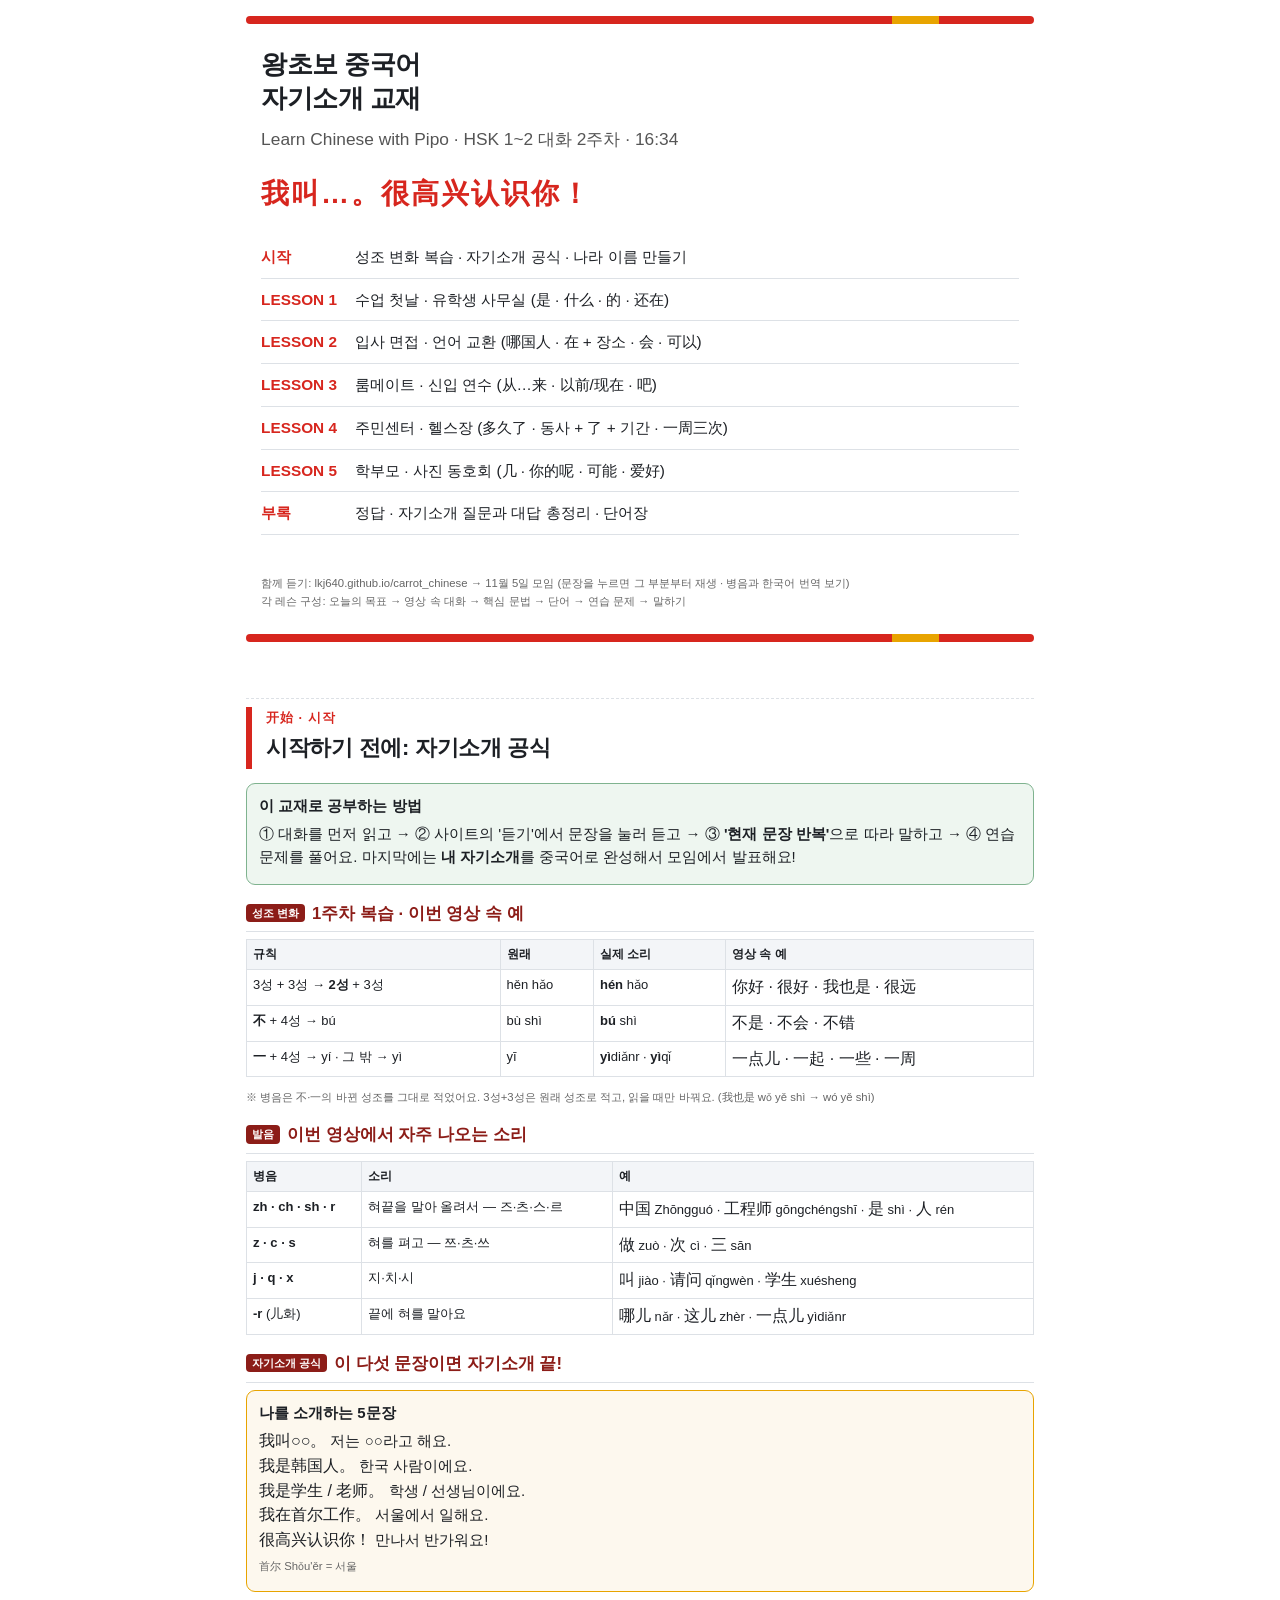
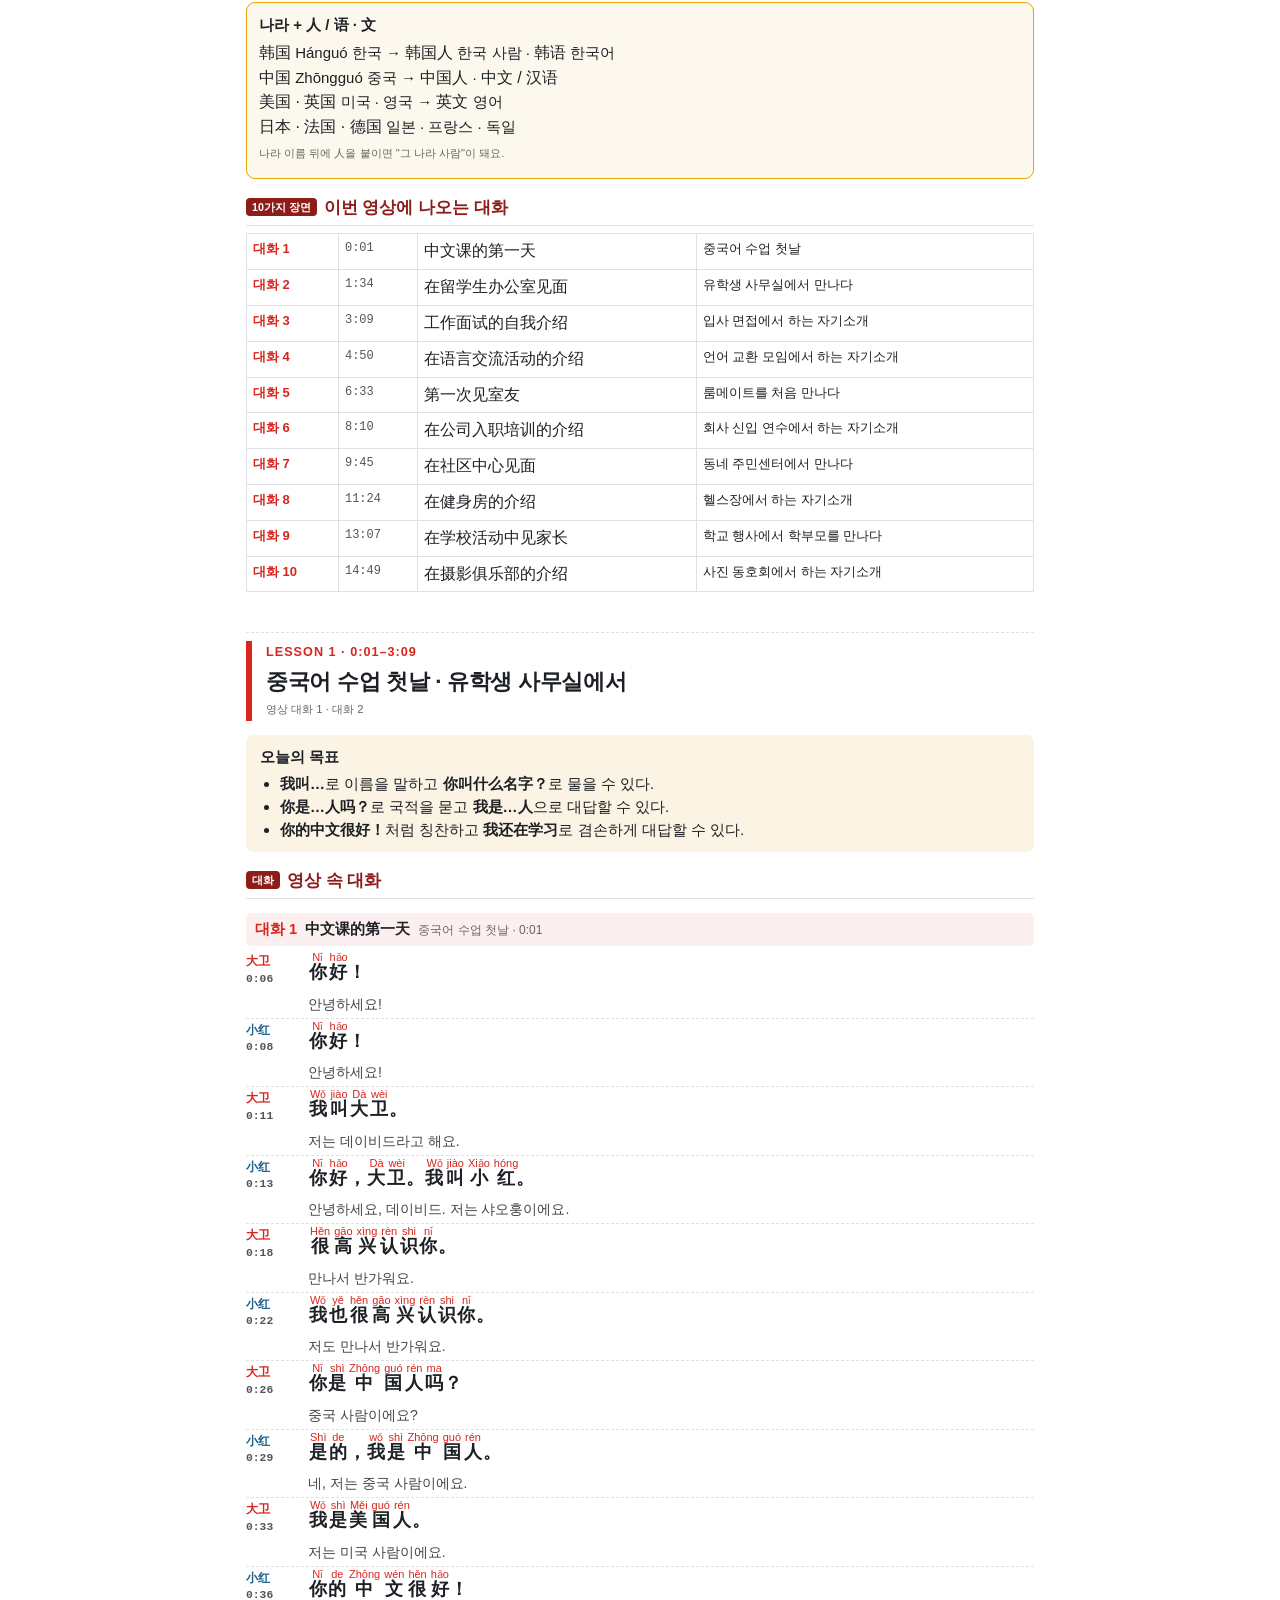
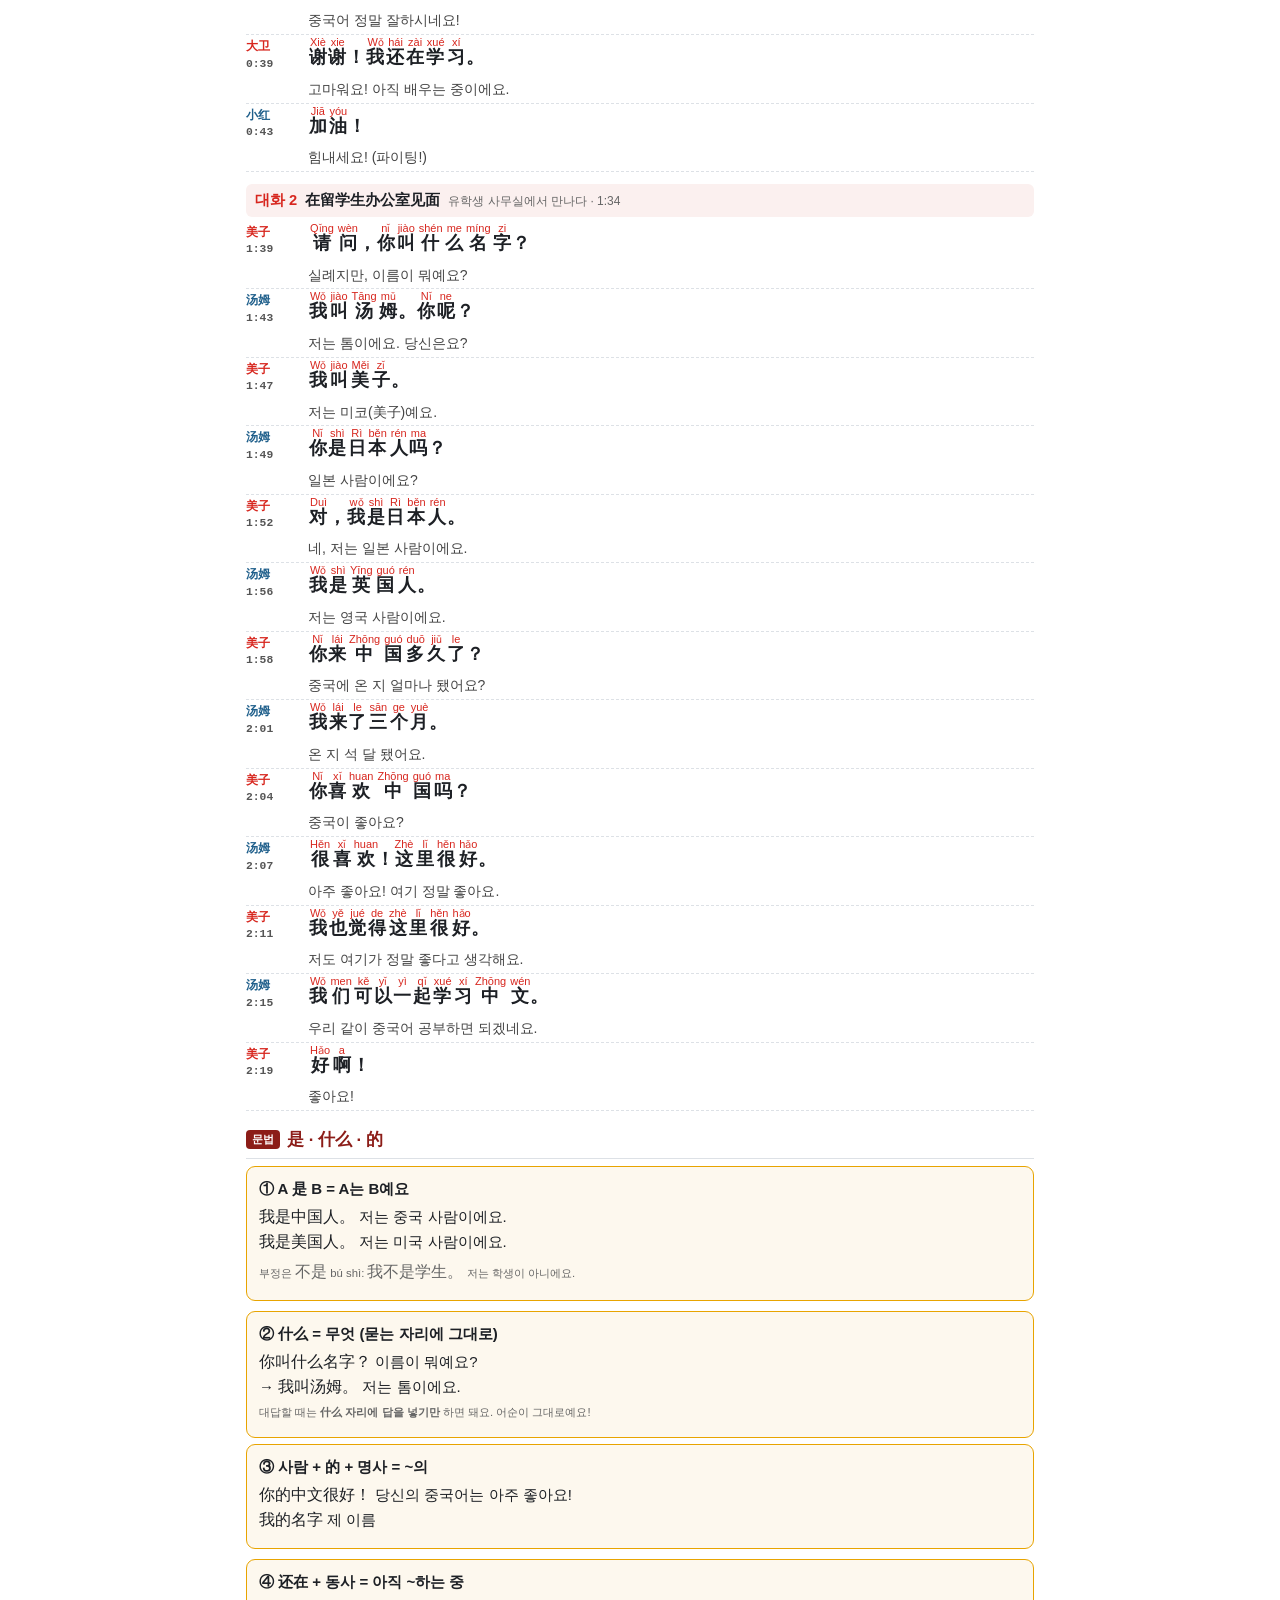
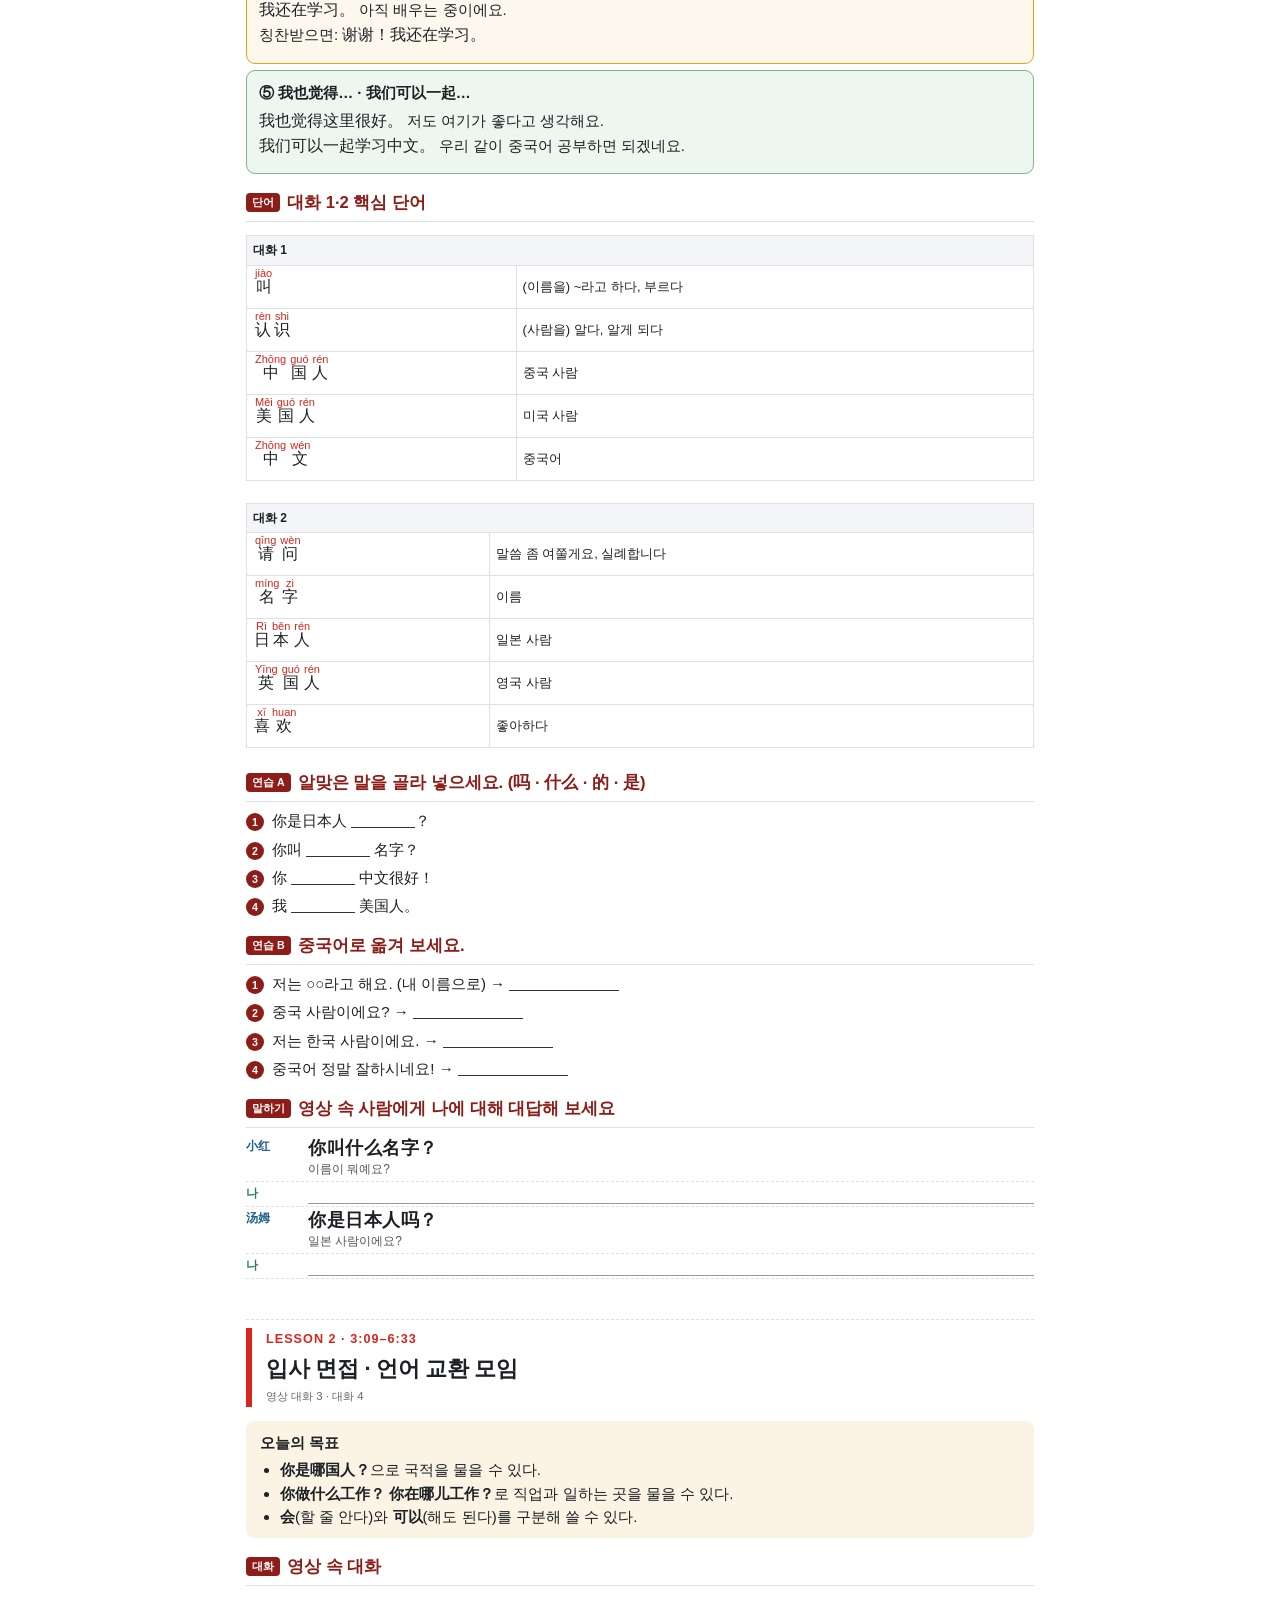
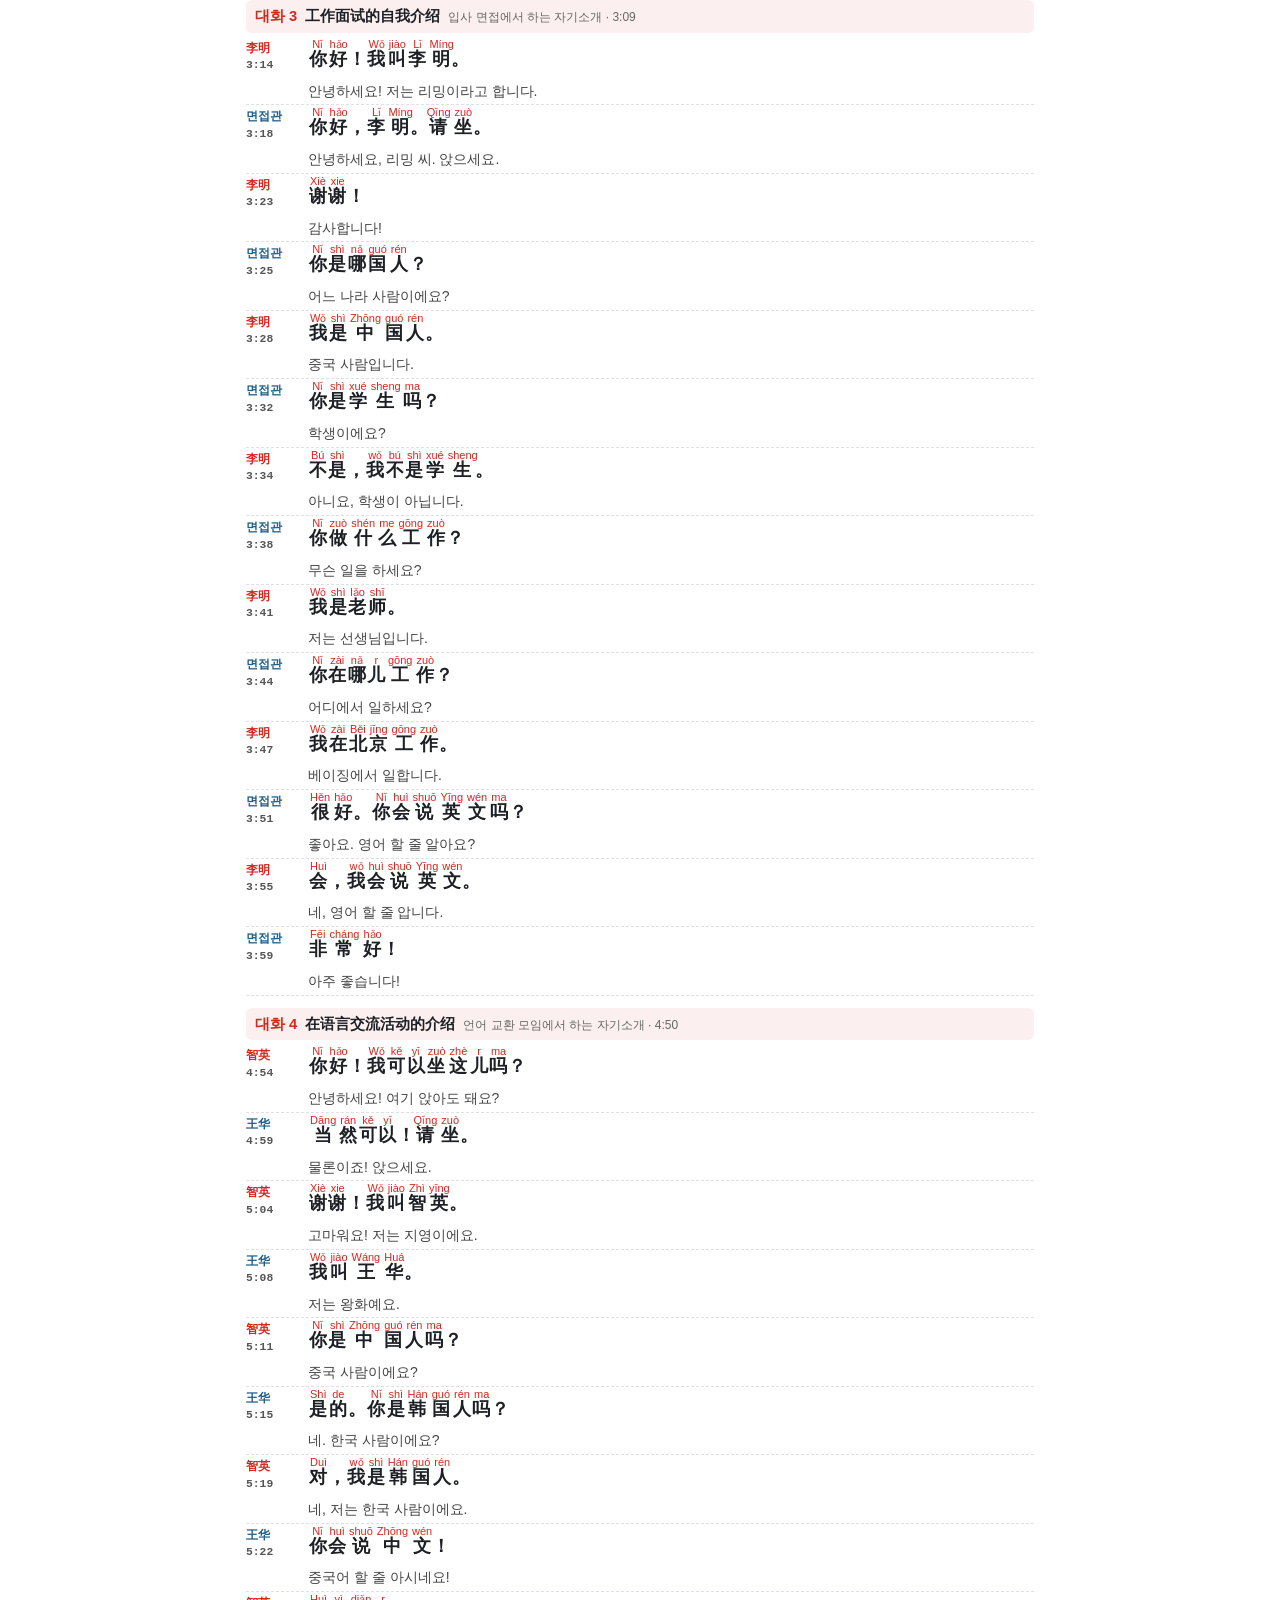
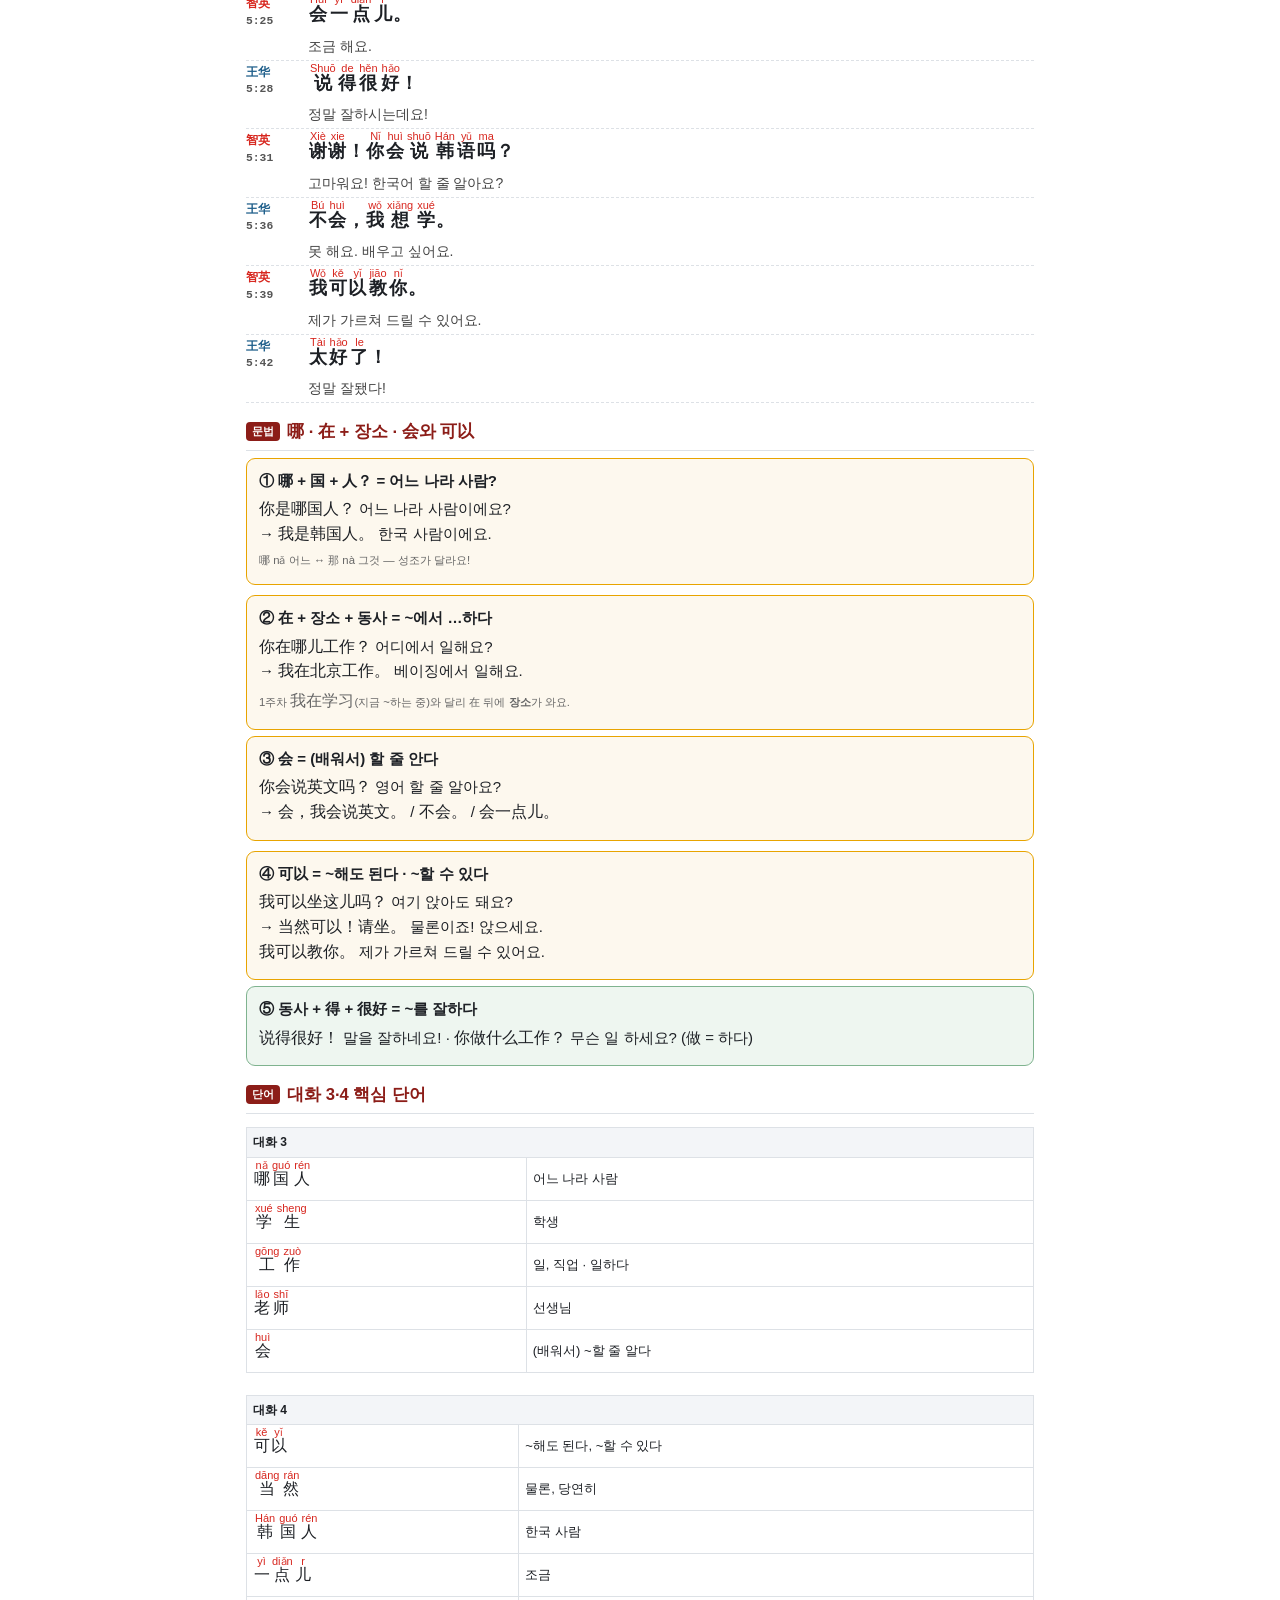
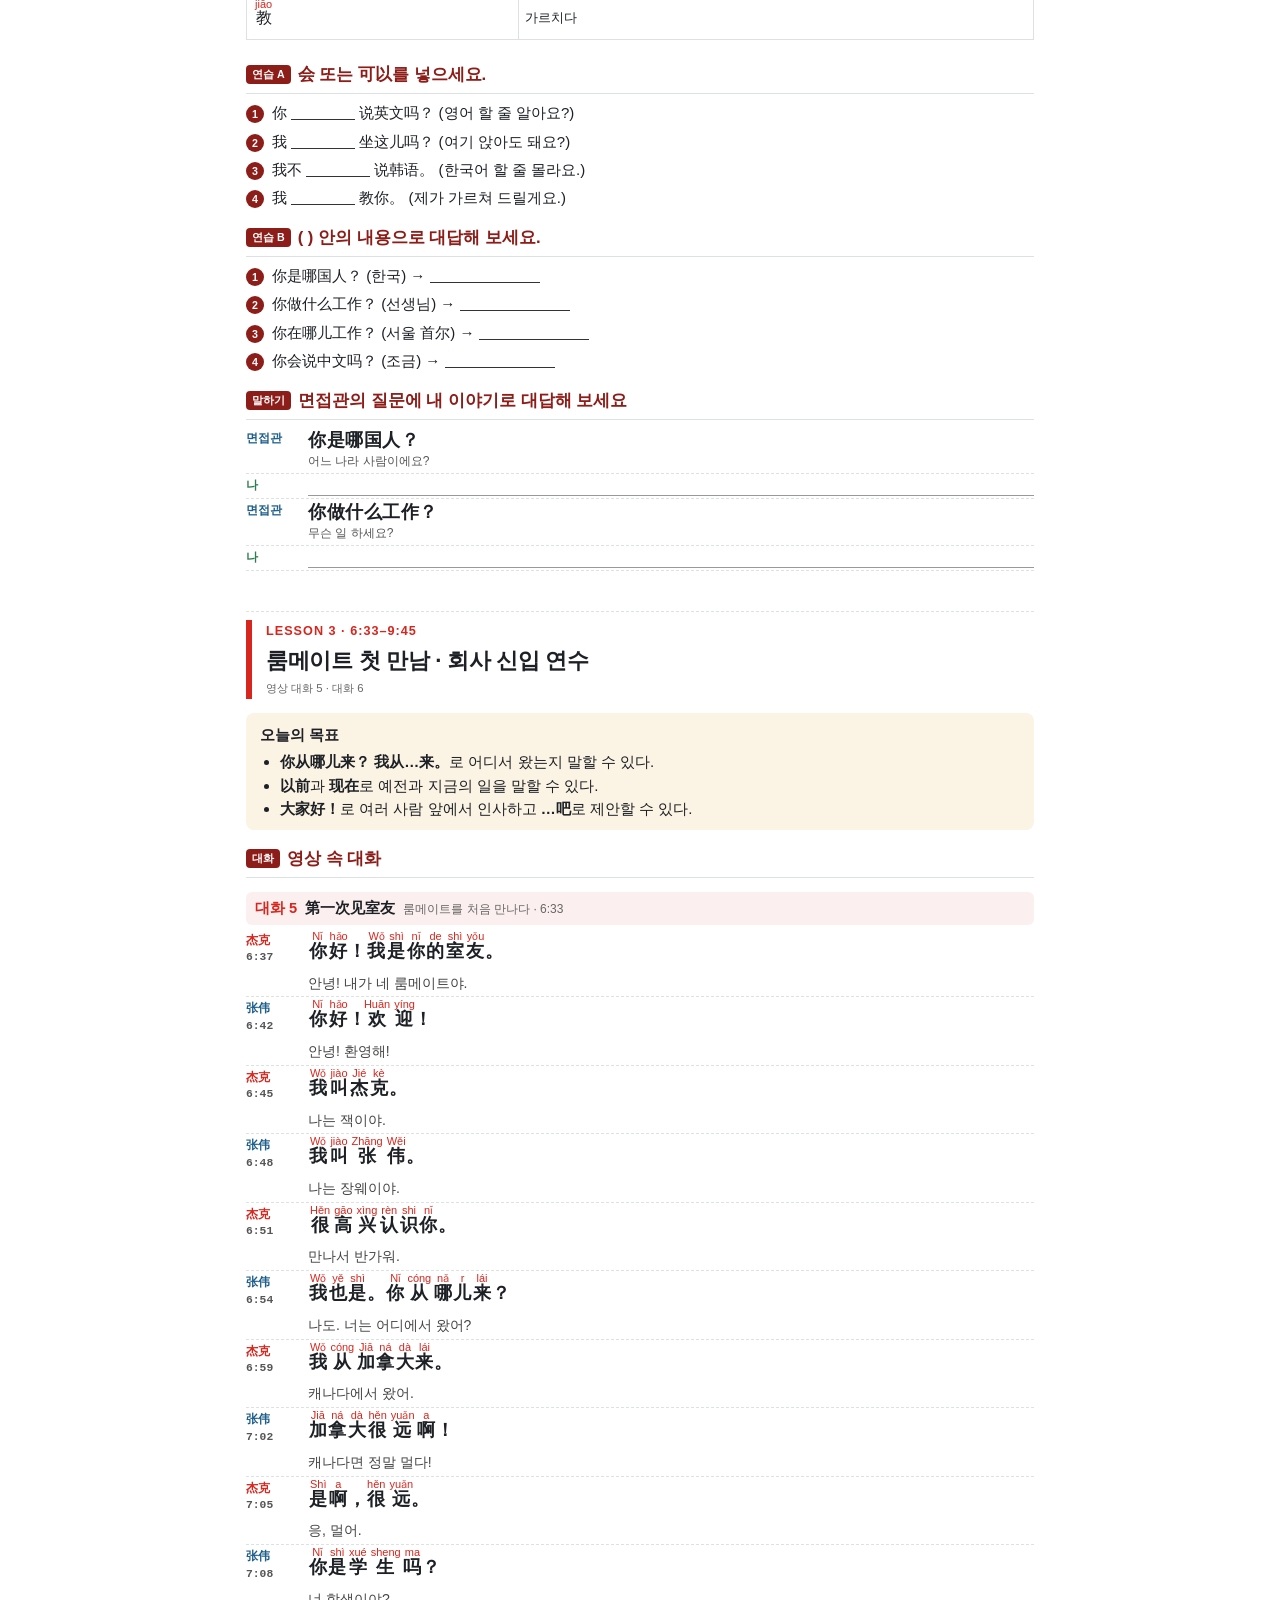
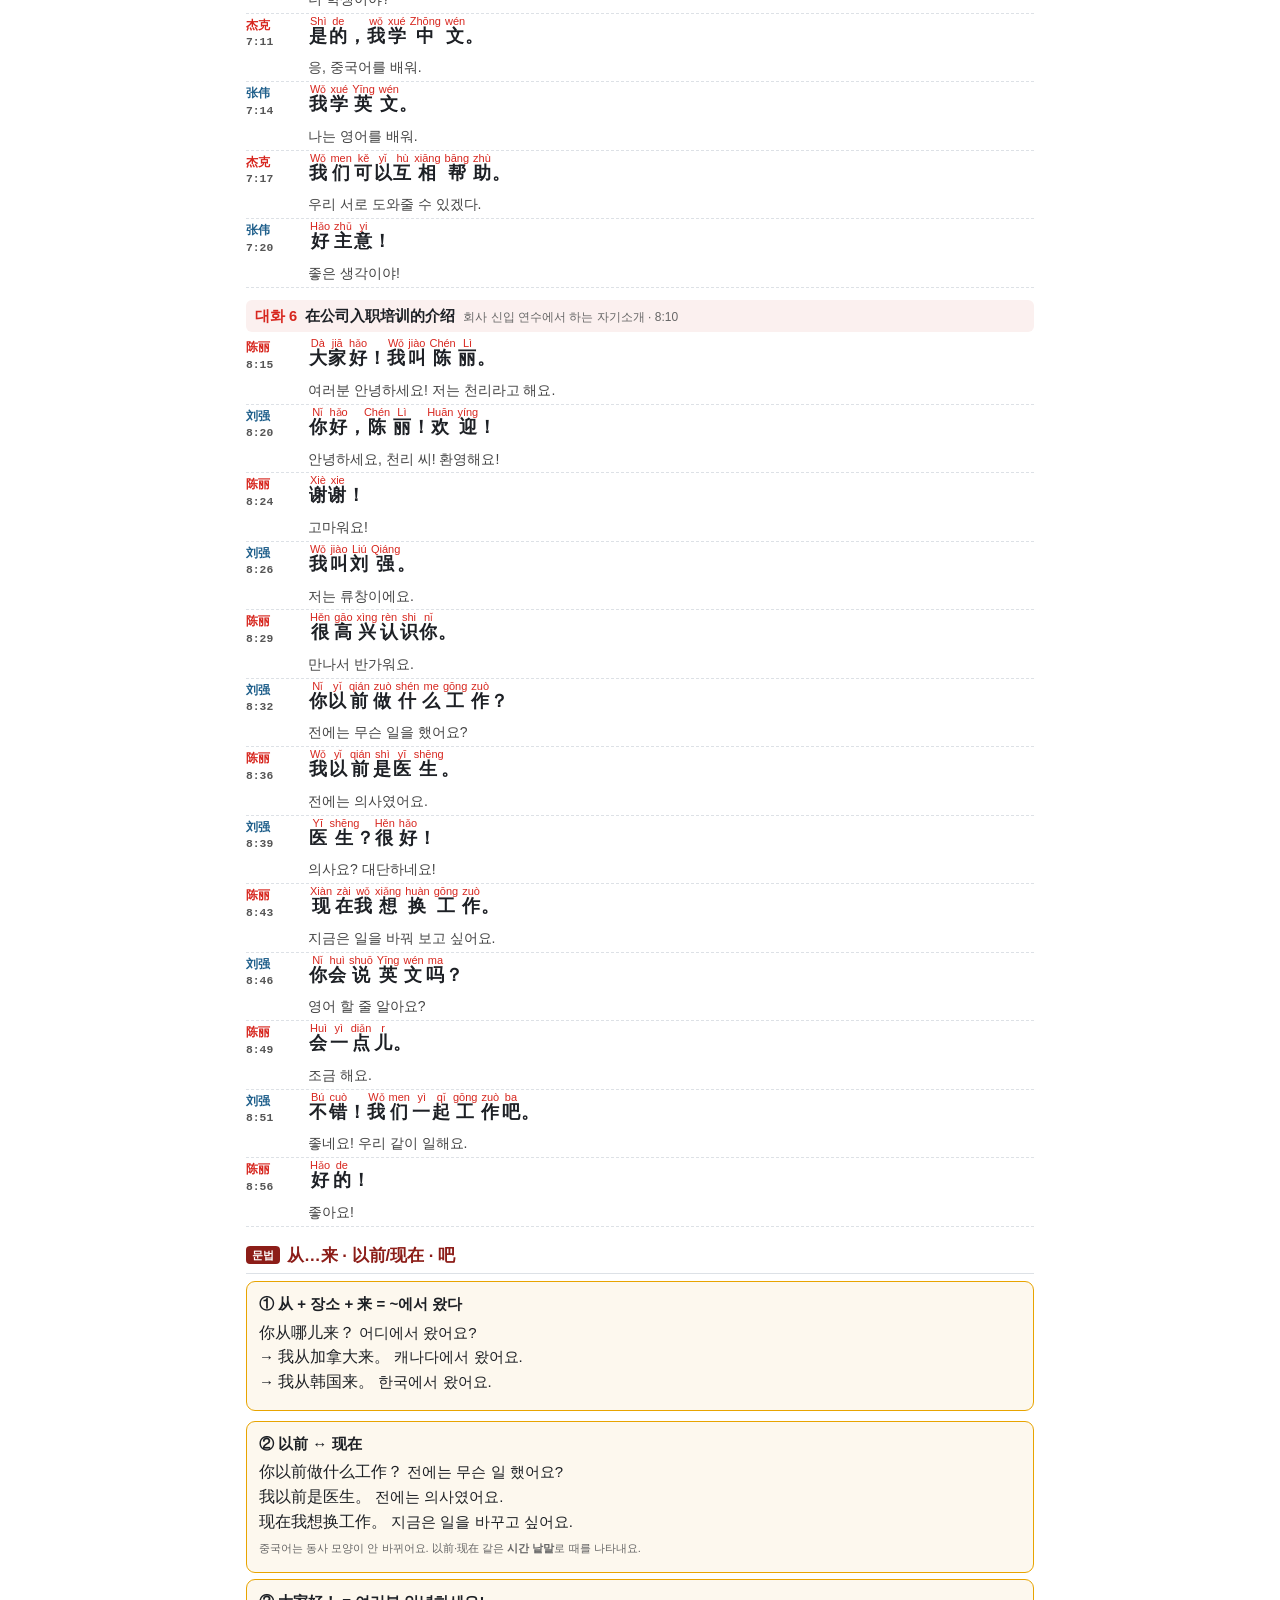
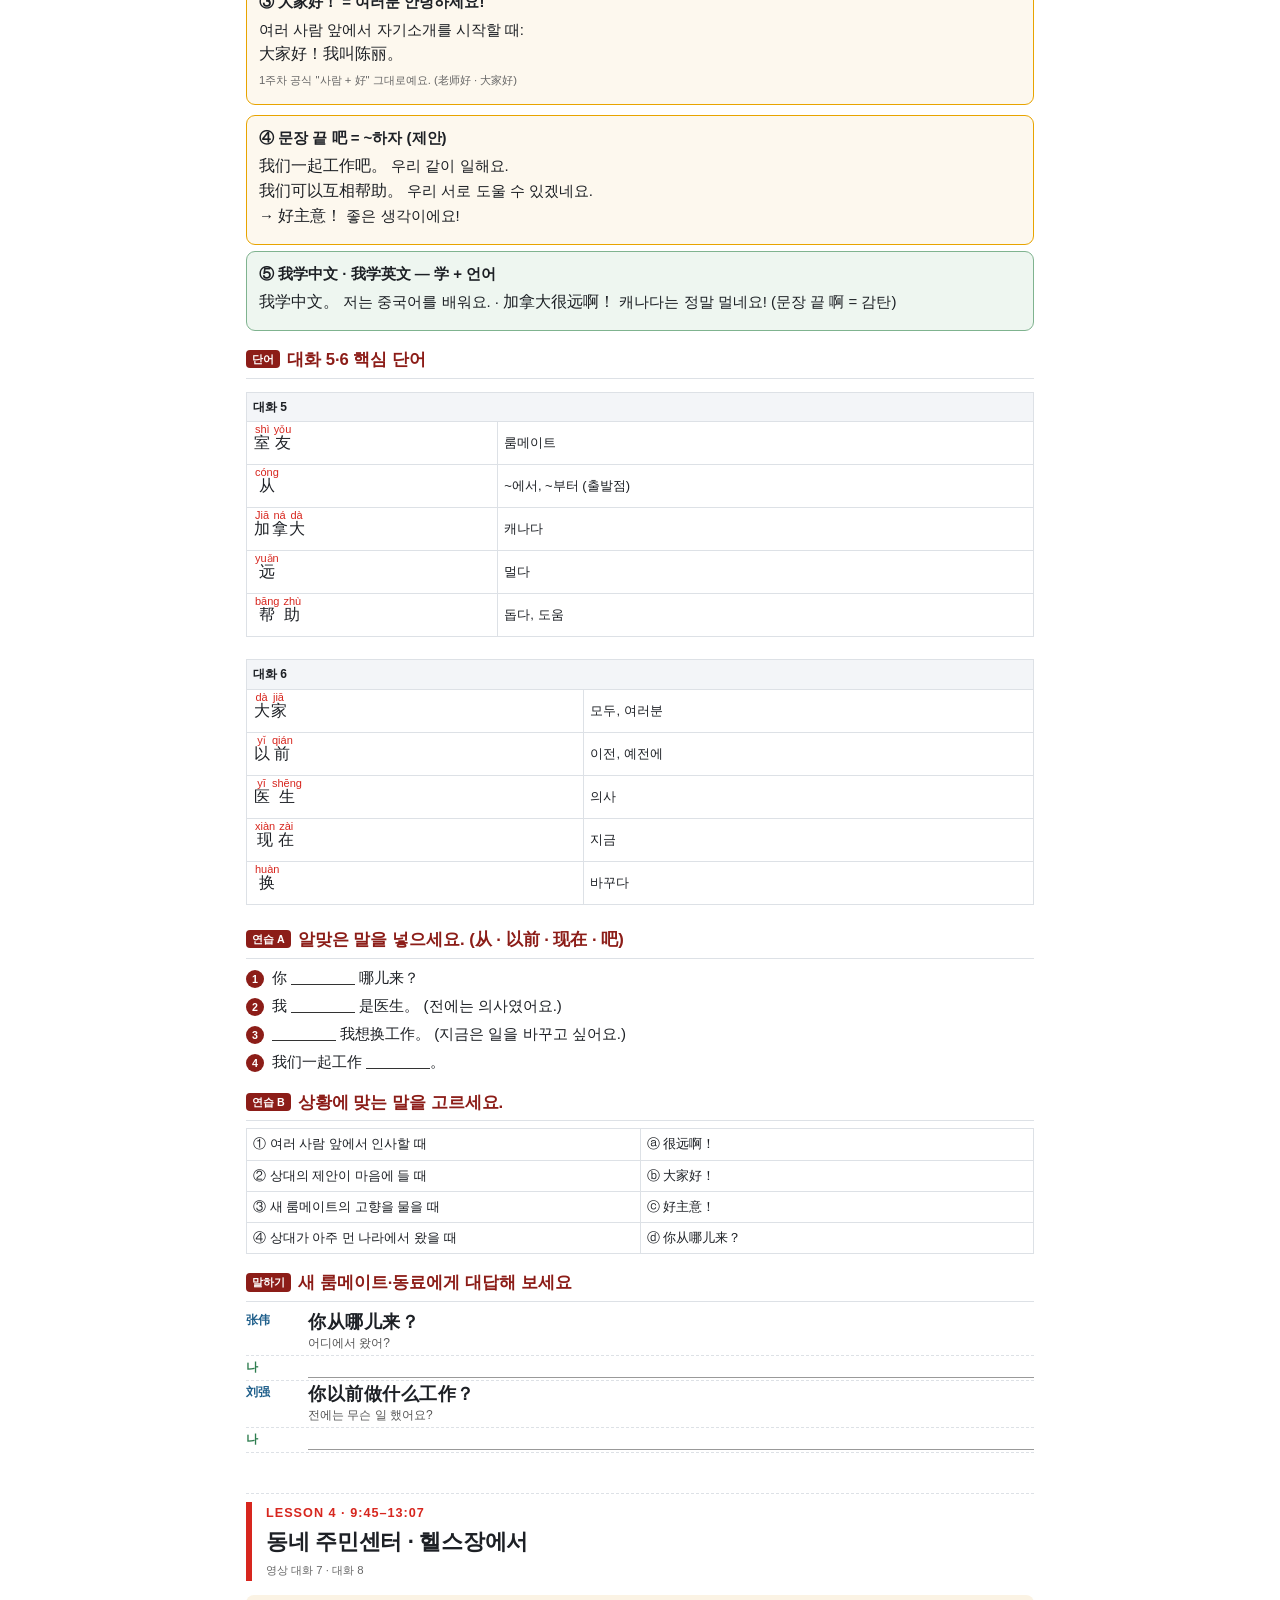
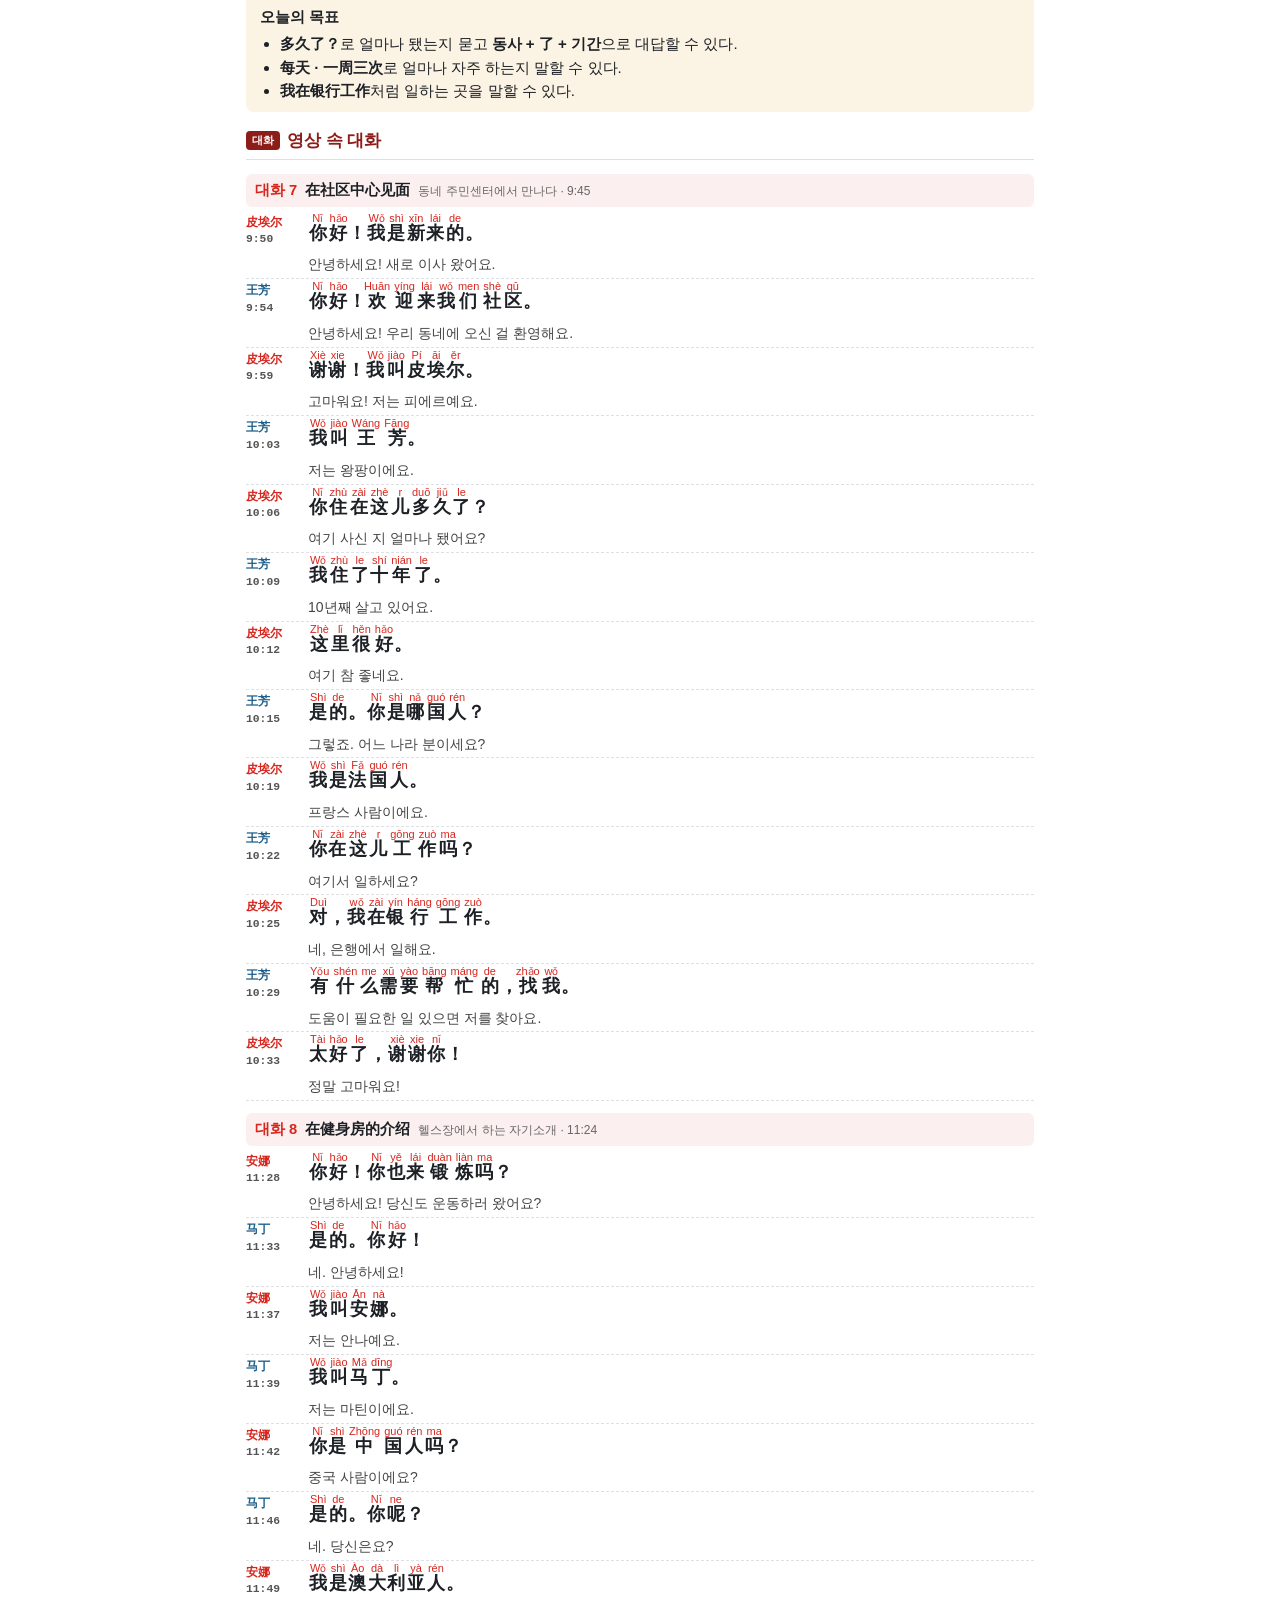
==== commit 70ee3f7f: "교재(HTML·PDF)도 병음을 한자 위에 글자마다 표시 Co-Authored-By: Claude Opus 5.5 <noreply@anthropic.com>" ====
--- a/meetings/2026-11-05/workbook.html
+++ b/meetings/2026-11-05/workbook.html
@@ -114,6 +114,15 @@
 .box .zh,.t .zh{font-size:16px}
 .big{font-size:28px}
 }
+/* 병음을 한자 위에 (tools/ruby.py) */
+.rb ruby{ruby-position:over;margin:0 .5px}
+.rb rt{color:var(--red);font-size:7.5pt;font-weight:500;letter-spacing:0;padding:0 1.5px;font-family:-apple-system,"Helvetica Neue",Arial,sans-serif}
+.dl b.zh.rb{line-height:2.1}
+.t .zh.rb{line-height:2;white-space:nowrap}
+.t .zh + i.py{display:block;font-style:normal;color:var(--red);font-size:8.5pt}
+.t.v td:first-child{width:42%}
+.t.v td,.words td{vertical-align:middle}
+@media screen{.rb rt{font-size:11px}}
 .lesson .dlg .dl{padding:2px 0}</style></head><body><section class="cover"><div class="stripe"></div>
 <div class="ct"><h1>왕초보 중국어<br>자기소개 교재</h1>
 <div class="cs">Learn Chinese with Pipo · HSK 1~2 대화 2주차 · 16:34</div>
@@ -141,7 +150,7 @@
 <tr><td><b>z · c · s</b></td><td>혀를 펴고 — 쯔·츠·쓰</td><td><span class="zh" lang="zh-CN">做</span> zuò · <span class="zh" lang="zh-CN">次</span> cì · <span class="zh" lang="zh-CN">三</span> sān</td></tr>
 <tr><td><b>j · q · x</b></td><td>지·치·시</td><td><span class="zh" lang="zh-CN">叫</span> jiào · <span class="zh" lang="zh-CN">请问</span> qǐngwèn · <span class="zh" lang="zh-CN">学生</span> xuésheng</td></tr>
 <tr><td><b>-r</b> (儿화)</td><td>끝에 혀를 말아요</td><td><span class="zh" lang="zh-CN">哪儿</span> nǎr · <span class="zh" lang="zh-CN">这儿</span> zhèr · <span class="zh" lang="zh-CN">一点儿</span> yìdiǎnr</td></tr></table>
-<h2><span class="tag">자기소개 공식</span>이 다섯 문장이면 자기소개 끝!</h2><div class="two"><div class="box y"><b>나를 소개하는 5문장</b><p><span class="zh" lang="zh-CN">我叫○○。</span> 저는 ○○라고 해요.<br><span class="zh" lang="zh-CN">我是韩国人。</span> 한국 사람이에요.<br><span class="zh" lang="zh-CN">我是学生 / 老师。</span> 학생 / 선생님이에요.<br><span class="zh" lang="zh-CN">我在首尔工作。</span> 서울에서 일해요.<br><span class="zh" lang="zh-CN">很高兴认识你！</span> 만나서 반가워요!</p><p class="sm">首尔 Shǒu'ěr = 서울</p></div><div class="box y"><b>나라 + 人 / 语 · 文</b><p><span class="zh" lang="zh-CN">韩国</span> Hánguó 한국 → <span class="zh" lang="zh-CN">韩国人</span> 한국 사람 · <span class="zh" lang="zh-CN">韩语</span> 한국어<br><span class="zh" lang="zh-CN">中国</span> Zhōngguó 중국 → <span class="zh" lang="zh-CN">中国人</span> · <span class="zh" lang="zh-CN">中文 / 汉语</span><br><span class="zh" lang="zh-CN">美国 · 英国</span> 미국 · 영국 → <span class="zh" lang="zh-CN">英文</span> 영어<br><span class="zh" lang="zh-CN">日本 · 法国 · 德国</span> 일본 · 프랑스 · 독일</p><p class="sm">나라 이름 뒤에 人을 붙이면 "그 나라 사람"이 돼요.</p></div></div><h2><span class="tag">10가지 장면</span>이번 영상에 나오는 대화</h2><table class="t scenes"><tr><td>대화 1</td><td>0:01</td><td><span class="zh" lang="zh-CN">中文课的第一天</span></td><td>중국어 수업 첫날</td></tr><tr><td>대화 2</td><td>1:34</td><td><span class="zh" lang="zh-CN">在留学生办公室见面</span></td><td>유학생 사무실에서 만나다</td></tr><tr><td>대화 3</td><td>3:09</td><td><span class="zh" lang="zh-CN">工作面试的自我介绍</span></td><td>입사 면접에서 하는 자기소개</td></tr><tr><td>대화 4</td><td>4:50</td><td><span class="zh" lang="zh-CN">在语言交流活动的介绍</span></td><td>언어 교환 모임에서 하는 자기소개</td></tr><tr><td>대화 5</td><td>6:33</td><td><span class="zh" lang="zh-CN">第一次见室友</span></td><td>룸메이트를 처음 만나다</td></tr><tr><td>대화 6</td><td>8:10</td><td><span class="zh" lang="zh-CN">在公司入职培训的介绍</span></td><td>회사 신입 연수에서 하는 자기소개</td></tr><tr><td>대화 7</td><td>9:45</td><td><span class="zh" lang="zh-CN">在社区中心见面</span></td><td>동네 주민센터에서 만나다</td></tr><tr><td>대화 8</td><td>11:24</td><td><span class="zh" lang="zh-CN">在健身房的介绍</span></td><td>헬스장에서 하는 자기소개</td></tr><tr><td>대화 9</td><td>13:07</td><td><span class="zh" lang="zh-CN">在学校活动中见家长</span></td><td>학교 행사에서 학부모를 만나다</td></tr><tr><td>대화 10</td><td>14:49</td><td><span class="zh" lang="zh-CN">在摄影俱乐部的介绍</span></td><td>사진 동호회에서 하는 자기소개</td></tr></table></section><section class="lesson"><div class="hd"><div class="k">LESSON 1 · 0:01–3:09</div><h1>중국어 수업 첫날 · 유학생 사무실에서</h1><div class="s">영상 대화 1 · 대화 2</div></div><div class="goal"><b>오늘의 목표</b><ul><li><b>我叫…</b>로 이름을 말하고 <b>你叫什么名字？</b>로 물을 수 있다.</li><li><b>你是…人吗？</b>로 국적을 묻고 <b>我是…人</b>으로 대답할 수 있다.</li><li><b>你的中文很好！</b>처럼 칭찬하고 <b>我还在学习</b>로 겸손하게 대답할 수 있다.</li></ul></div><h2><span class="tag">대화</span>영상 속 대화</h2><h3 class="scene"><span class="sn">대화 1</span> <span class="zh" lang="zh-CN">中文课的第一天</span> <span class="sk">중국어 수업 첫날 · 0:01</span></h3><div class="dlg"><div class="dl"><div class="dw A">大卫<span>0:06</span></div><div><b class="zh" lang="zh-CN">你好！</b><i class="py">Nǐ hǎo!</i></div><small class="dk">안녕하세요!</small></div><div class="dl"><div class="dw B">小红<span>0:08</span></div><div><b class="zh" lang="zh-CN">你好！</b><i class="py">Nǐ hǎo!</i></div><small class="dk">안녕하세요!</small></div><div class="dl"><div class="dw A">大卫<span>0:11</span></div><div><b class="zh" lang="zh-CN">我叫大卫。</b><i class="py">Wǒ jiào Dàwèi.</i></div><small class="dk">저는 데이비드라고 해요.</small></div><div class="dl"><div class="dw B">小红<span>0:13</span></div><div><b class="zh" lang="zh-CN">你好，大卫。我叫小红。</b><i class="py">Nǐ hǎo, Dàwèi. Wǒ jiào Xiǎohóng.</i></div><small class="dk">안녕하세요, 데이비드. 저는 샤오훙이에요.</small></div><div class="dl"><div class="dw A">大卫<span>0:18</span></div><div><b class="zh" lang="zh-CN">很高兴认识你。</b><i class="py">Hěn gāoxìng rènshi nǐ.</i></div><small class="dk">만나서 반가워요.</small></div><div class="dl"><div class="dw B">小红<span>0:22</span></div><div><b class="zh" lang="zh-CN">我也很高兴认识你。</b><i class="py">Wǒ yě hěn gāoxìng rènshi nǐ.</i></div><small class="dk">저도 만나서 반가워요.</small></div><div class="dl"><div class="dw A">大卫<span>0:26</span></div><div><b class="zh" lang="zh-CN">你是中国人吗？</b><i class="py">Nǐ shì Zhōngguó rén ma?</i></div><small class="dk">중국 사람이에요?</small></div><div class="dl"><div class="dw B">小红<span>0:29</span></div><div><b class="zh" lang="zh-CN">是的，我是中国人。</b><i class="py">Shì de, wǒ shì Zhōngguó rén.</i></div><small class="dk">네, 저는 중국 사람이에요.</small></div><div class="dl"><div class="dw A">大卫<span>0:33</span></div><div><b class="zh" lang="zh-CN">我是美国人。</b><i class="py">Wǒ shì Měiguó rén.</i></div><small class="dk">저는 미국 사람이에요.</small></div><div class="dl"><div class="dw B">小红<span>0:36</span></div><div><b class="zh" lang="zh-CN">你的中文很好！</b><i class="py">Nǐ de Zhōngwén hěn hǎo!</i></div><small class="dk">중국어 정말 잘하시네요!</small></div><div class="dl"><div class="dw A">大卫<span>0:39</span></div><div><b class="zh" lang="zh-CN">谢谢！我还在学习。</b><i class="py">Xièxie! Wǒ hái zài xuéxí.</i></div><small class="dk">고마워요! 아직 배우는 중이에요.</small></div><div class="dl"><div class="dw B">小红<span>0:43</span></div><div><b class="zh" lang="zh-CN">加油！</b><i class="py">Jiāyóu!</i></div><small class="dk">힘내세요! (파이팅!)</small></div></div><h3 class="scene"><span class="sn">대화 2</span> <span class="zh" lang="zh-CN">在留学生办公室见面</span> <span class="sk">유학생 사무실에서 만나다 · 1:34</span></h3><div class="dlg"><div class="dl"><div class="dw A">美子<span>1:39</span></div><div><b class="zh" lang="zh-CN">请问，你叫什么名字？</b><i class="py">Qǐngwèn, nǐ jiào shénme míngzi?</i></div><small class="dk">실례지만, 이름이 뭐예요?</small></div><div class="dl"><div class="dw B">汤姆<span>1:43</span></div><div><b class="zh" lang="zh-CN">我叫汤姆。你呢？</b><i class="py">Wǒ jiào Tāngmǔ. Nǐ ne?</i></div><small class="dk">저는 톰이에요. 당신은요?</small></div><div class="dl"><div class="dw A">美子<span>1:47</span></div><div><b class="zh" lang="zh-CN">我叫美子。</b><i class="py">Wǒ jiào Měizǐ.</i></div><small class="dk">저는 미코(美子)예요.</small></div><div class="dl"><div class="dw B">汤姆<span>1:49</span></div><div><b class="zh" lang="zh-CN">你是日本人吗？</b><i class="py">Nǐ shì Rìběn rén ma?</i></div><small class="dk">일본 사람이에요?</small></div><div class="dl"><div class="dw A">美子<span>1:52</span></div><div><b class="zh" lang="zh-CN">对，我是日本人。</b><i class="py">Duì, wǒ shì Rìběn rén.</i></div><small class="dk">네, 저는 일본 사람이에요.</small></div><div class="dl"><div class="dw B">汤姆<span>1:56</span></div><div><b class="zh" lang="zh-CN">我是英国人。</b><i class="py">Wǒ shì Yīngguó rén.</i></div><small class="dk">저는 영국 사람이에요.</small></div><div class="dl"><div class="dw A">美子<span>1:58</span></div><div><b class="zh" lang="zh-CN">你来中国多久了？</b><i class="py">Nǐ lái Zhōngguó duō jiǔ le?</i></div><small class="dk">중국에 온 지 얼마나 됐어요?</small></div><div class="dl"><div class="dw B">汤姆<span>2:01</span></div><div><b class="zh" lang="zh-CN">我来了三个月。</b><i class="py">Wǒ lái le sān ge yuè.</i></div><small class="dk">온 지 석 달 됐어요.</small></div><div class="dl"><div class="dw A">美子<span>2:04</span></div><div><b class="zh" lang="zh-CN">你喜欢中国吗？</b><i class="py">Nǐ xǐhuan Zhōngguó ma?</i></div><small class="dk">중국이 좋아요?</small></div><div class="dl"><div class="dw B">汤姆<span>2:07</span></div><div><b class="zh" lang="zh-CN">很喜欢！这里很好。</b><i class="py">Hěn xǐhuan! Zhèlǐ hěn hǎo.</i></div><small class="dk">아주 좋아요! 여기 정말 좋아요.</small></div><div class="dl"><div class="dw A">美子<span>2:11</span></div><div><b class="zh" lang="zh-CN">我也觉得这里很好。</b><i class="py">Wǒ yě juéde zhèlǐ hěn hǎo.</i></div><small class="dk">저도 여기가 정말 좋다고 생각해요.</small></div><div class="dl"><div class="dw B">汤姆<span>2:15</span></div><div><b class="zh" lang="zh-CN">我们可以一起学习中文。</b><i class="py">Wǒmen kěyǐ yìqǐ xuéxí Zhōngwén.</i></div><small class="dk">우리 같이 중국어 공부하면 되겠네요.</small></div><div class="dl"><div class="dw A">美子<span>2:19</span></div><div><b class="zh" lang="zh-CN">好啊！</b><i class="py">Hǎo a!</i></div><small class="dk">좋아요!</small></div></div><h2><span class="tag">문법</span>是 · 什么 · 的</h2><div class="two"><div class="box y"><b>① A 是 B = A는 B예요</b><p><span class="zh" lang="zh-CN">我是中国人。</span> 저는 중국 사람이에요.<br><span class="zh" lang="zh-CN">我是美国人。</span> 저는 미국 사람이에요.</p><p class="sm">부정은 <span class="zh" lang="zh-CN">不是</span> bú shì: <span class="zh" lang="zh-CN">我不是学生。</span> 저는 학생이 아니에요.</p></div><div class="box y"><b>② 什么 = 무엇 (묻는 자리에 그대로)</b><p><span class="zh" lang="zh-CN">你叫什么名字？</span> 이름이 뭐예요?<br>→ <span class="zh" lang="zh-CN">我叫汤姆。</span> 저는 톰이에요.</p><p class="sm">대답할 때는 <b>什么 자리에 답을 넣기만</b> 하면 돼요. 어순이 그대로예요!</p></div></div><div class="two"><div class="box y"><b>③ 사람 + 的 + 명사 = ~의</b><p><span class="zh" lang="zh-CN">你的中文很好！</span> 당신의 중국어는 아주 좋아요!<br><span class="zh" lang="zh-CN">我的名字</span> 제 이름</p></div><div class="box y"><b>④ 还在 + 동사 = 아직 ~하는 중</b><p><span class="zh" lang="zh-CN">我还在学习。</span> 아직 배우는 중이에요.<br>칭찬받으면: <span class="zh" lang="zh-CN">谢谢！我还在学习。</span></p></div></div><div class="box g"><b>⑤ 我也觉得… · 我们可以一起…</b><p><span class="zh" lang="zh-CN">我也觉得这里很好。</span> 저도 여기가 좋다고 생각해요.<br><span class="zh" lang="zh-CN">我们可以一起学习中文。</span> 우리 같이 중국어 공부하면 되겠네요.</p></div><h2><span class="tag">단어</span>대화 1·2 핵심 단어</h2><div class="two"><table class="t words" style="flex:1"><tr><th colspan="3">대화 1</th></tr><tr><td class="wz"><span class="zh" lang="zh-CN">叫</span></td><td class="wp">jiào</td><td>(이름을) ~라고 하다, 부르다</td></tr><tr><td class="wz"><span class="zh" lang="zh-CN">认识</span></td><td class="wp">rènshi</td><td>(사람을) 알다, 알게 되다</td></tr><tr><td class="wz"><span class="zh" lang="zh-CN">中国人</span></td><td class="wp">Zhōngguó rén</td><td>중국 사람</td></tr><tr><td class="wz"><span class="zh" lang="zh-CN">美国人</span></td><td class="wp">Měiguó rén</td><td>미국 사람</td></tr><tr><td class="wz"><span class="zh" lang="zh-CN">中文</span></td><td class="wp">Zhōngwén</td><td>중국어</td></tr></table><table class="t words" style="flex:1"><tr><th colspan="3">대화 2</th></tr><tr><td class="wz"><span class="zh" lang="zh-CN">请问</span></td><td class="wp">qǐngwèn</td><td>말씀 좀 여쭐게요, 실례합니다</td></tr><tr><td class="wz"><span class="zh" lang="zh-CN">名字</span></td><td class="wp">míngzi</td><td>이름</td></tr><tr><td class="wz"><span class="zh" lang="zh-CN">日本人</span></td><td class="wp">Rìběn rén</td><td>일본 사람</td></tr><tr><td class="wz"><span class="zh" lang="zh-CN">英国人</span></td><td class="wp">Yīngguó rén</td><td>영국 사람</td></tr><tr><td class="wz"><span class="zh" lang="zh-CN">喜欢</span></td><td class="wp">xǐhuan</td><td>좋아하다</td></tr></table></div><h2><span class="tag">연습 A</span>알맞은 말을 골라 넣으세요. (吗 · 什么 · 的 · 是)</h2><ol class="q"><li><span class=n>1</span>你是日本人 <span class="bl s"></span>？</li><li><span class=n>2</span>你叫 <span class="bl s"></span> 名字？</li><li><span class=n>3</span>你 <span class="bl s"></span> 中文很好！</li><li><span class=n>4</span>我 <span class="bl s"></span> 美国人。</li></ol><h2><span class="tag">연습 B</span>중국어로 옮겨 보세요.</h2><ol class="q"><li><span class=n>1</span>저는 ○○라고 해요. (내 이름으로) → <span class="bl"></span></li><li><span class=n>2</span>중국 사람이에요? → <span class="bl"></span></li><li><span class=n>3</span>저는 한국 사람이에요. → <span class="bl"></span></li><li><span class=n>4</span>중국어 정말 잘하시네요! → <span class="bl"></span></li></ol><h2><span class="tag">말하기</span>영상 속 사람에게 나에 대해 대답해 보세요</h2><div class="dlg"><div class="dl"><div class="dw B">小红</div><div><b class="zh" lang="zh-CN">你叫什么名字？</b><small>이름이 뭐예요?</small></div></div><div class="dl"><div class="dw T">나</div><div class="ans"></div></div><div class="dl"><div class="dw B">汤姆</div><div><b class="zh" lang="zh-CN">你是日本人吗？</b><small>일본 사람이에요?</small></div></div><div class="dl"><div class="dw T">나</div><div class="ans"></div></div></div></section><section class="lesson"><div class="hd"><div class="k">LESSON 2 · 3:09–6:33</div><h1>입사 면접 · 언어 교환 모임</h1><div class="s">영상 대화 3 · 대화 4</div></div><div class="goal"><b>오늘의 목표</b><ul><li><b>你是哪国人？</b>으로 국적을 물을 수 있다.</li><li><b>你做什么工作？ 你在哪儿工作？</b>로 직업과 일하는 곳을 물을 수 있다.</li><li><b>会</b>(할 줄 안다)와 <b>可以</b>(해도 된다)를 구분해 쓸 수 있다.</li></ul></div><h2><span class="tag">대화</span>영상 속 대화</h2><h3 class="scene"><span class="sn">대화 3</span> <span class="zh" lang="zh-CN">工作面试的自我介绍</span> <span class="sk">입사 면접에서 하는 자기소개 · 3:09</span></h3><div class="dlg"><div class="dl"><div class="dw A">李明<span>3:14</span></div><div><b class="zh" lang="zh-CN">你好！我叫李明。</b><i class="py">Nǐ hǎo! Wǒ jiào Lǐ Míng.</i></div><small class="dk">안녕하세요! 저는 리밍이라고 합니다.</small></div><div class="dl"><div class="dw B">면접관<span>3:18</span></div><div><b class="zh" lang="zh-CN">你好，李明。请坐。</b><i class="py">Nǐ hǎo, Lǐ Míng. Qǐng zuò.</i></div><small class="dk">안녕하세요, 리밍 씨. 앉으세요.</small></div><div class="dl"><div class="dw A">李明<span>3:23</span></div><div><b class="zh" lang="zh-CN">谢谢！</b><i class="py">Xièxie!</i></div><small class="dk">감사합니다!</small></div><div class="dl"><div class="dw B">면접관<span>3:25</span></div><div><b class="zh" lang="zh-CN">你是哪国人？</b><i class="py">Nǐ shì nǎ guó rén?</i></div><small class="dk">어느 나라 사람이에요?</small></div><div class="dl"><div class="dw A">李明<span>3:28</span></div><div><b class="zh" lang="zh-CN">我是中国人。</b><i class="py">Wǒ shì Zhōngguó rén.</i></div><small class="dk">중국 사람입니다.</small></div><div class="dl"><div class="dw B">면접관<span>3:32</span></div><div><b class="zh" lang="zh-CN">你是学生吗？</b><i class="py">Nǐ shì xuésheng ma?</i></div><small class="dk">학생이에요?</small></div><div class="dl"><div class="dw A">李明<span>3:34</span></div><div><b class="zh" lang="zh-CN">不是，我不是学生。</b><i class="py">Bú shì, wǒ bú shì xuésheng.</i></div><small class="dk">아니요, 학생이 아닙니다.</small></div><div class="dl"><div class="dw B">면접관<span>3:38</span></div><div><b class="zh" lang="zh-CN">你做什么工作？</b><i class="py">Nǐ zuò shénme gōngzuò?</i></div><small class="dk">무슨 일을 하세요?</small></div><div class="dl"><div class="dw A">李明<span>3:41</span></div><div><b class="zh" lang="zh-CN">我是老师。</b><i class="py">Wǒ shì lǎoshī.</i></div><small class="dk">저는 선생님입니다.</small></div><div class="dl"><div class="dw B">면접관<span>3:44</span></div><div><b class="zh" lang="zh-CN">你在哪儿工作？</b><i class="py">Nǐ zài nǎr gōngzuò?</i></div><small class="dk">어디에서 일하세요?</small></div><div class="dl"><div class="dw A">李明<span>3:47</span></div><div><b class="zh" lang="zh-CN">我在北京工作。</b><i class="py">Wǒ zài Běijīng gōngzuò.</i></div><small class="dk">베이징에서 일합니다.</small></div><div class="dl"><div class="dw B">면접관<span>3:51</span></div><div><b class="zh" lang="zh-CN">很好。你会说英文吗？</b><i class="py">Hěn hǎo. Nǐ huì shuō Yīngwén ma?</i></div><small class="dk">좋아요. 영어 할 줄 알아요?</small></div><div class="dl"><div class="dw A">李明<span>3:55</span></div><div><b class="zh" lang="zh-CN">会，我会说英文。</b><i class="py">Huì, wǒ huì shuō Yīngwén.</i></div><small class="dk">네, 영어 할 줄 압니다.</small></div><div class="dl"><div class="dw B">면접관<span>3:59</span></div><div><b class="zh" lang="zh-CN">非常好！</b><i class="py">Fēicháng hǎo!</i></div><small class="dk">아주 좋습니다!</small></div></div><h3 class="scene"><span class="sn">대화 4</span> <span class="zh" lang="zh-CN">在语言交流活动的介绍</span> <span class="sk">언어 교환 모임에서 하는 자기소개 · 4:50</span></h3><div class="dlg"><div class="dl"><div class="dw A">智英<span>4:54</span></div><div><b class="zh" lang="zh-CN">你好！我可以坐这儿吗？</b><i class="py">Nǐ hǎo! Wǒ kěyǐ zuò zhèr ma?</i></div><small class="dk">안녕하세요! 여기 앉아도 돼요?</small></div><div class="dl"><div class="dw B">王华<span>4:59</span></div><div><b class="zh" lang="zh-CN">当然可以！请坐。</b><i class="py">Dāngrán kěyǐ! Qǐng zuò.</i></div><small class="dk">물론이죠! 앉으세요.</small></div><div class="dl"><div class="dw A">智英<span>5:04</span></div><div><b class="zh" lang="zh-CN">谢谢！我叫智英。</b><i class="py">Xièxie! Wǒ jiào Zhìyīng.</i></div><small class="dk">고마워요! 저는 지영이에요.</small></div><div class="dl"><div class="dw B">王华<span>5:08</span></div><div><b class="zh" lang="zh-CN">我叫王华。</b><i class="py">Wǒ jiào Wáng Huá.</i></div><small class="dk">저는 왕화예요.</small></div><div class="dl"><div class="dw A">智英<span>5:11</span></div><div><b class="zh" lang="zh-CN">你是中国人吗？</b><i class="py">Nǐ shì Zhōngguó rén ma?</i></div><small class="dk">중국 사람이에요?</small></div><div class="dl"><div class="dw B">王华<span>5:15</span></div><div><b class="zh" lang="zh-CN">是的。你是韩国人吗？</b><i class="py">Shì de. Nǐ shì Hánguó rén ma?</i></div><small class="dk">네. 한국 사람이에요?</small></div><div class="dl"><div class="dw A">智英<span>5:19</span></div><div><b class="zh" lang="zh-CN">对，我是韩国人。</b><i class="py">Duì, wǒ shì Hánguó rén.</i></div><small class="dk">네, 저는 한국 사람이에요.</small></div><div class="dl"><div class="dw B">王华<span>5:22</span></div><div><b class="zh" lang="zh-CN">你会说中文！</b><i class="py">Nǐ huì shuō Zhōngwén!</i></div><small class="dk">중국어 할 줄 아시네요!</small></div><div class="dl"><div class="dw A">智英<span>5:25</span></div><div><b class="zh" lang="zh-CN">会一点儿。</b><i class="py">Huì yìdiǎnr.</i></div><small class="dk">조금 해요.</small></div><div class="dl"><div class="dw B">王华<span>5:28</span></div><div><b class="zh" lang="zh-CN">说得很好！</b><i class="py">Shuō de hěn hǎo!</i></div><small class="dk">정말 잘하시는데요!</small></div><div class="dl"><div class="dw A">智英<span>5:31</span></div><div><b class="zh" lang="zh-CN">谢谢！你会说韩语吗？</b><i class="py">Xièxie! Nǐ huì shuō Hányǔ ma?</i></div><small class="dk">고마워요! 한국어 할 줄 알아요?</small></div><div class="dl"><div class="dw B">王华<span>5:36</span></div><div><b class="zh" lang="zh-CN">不会，我想学。</b><i class="py">Bú huì, wǒ xiǎng xué.</i></div><small class="dk">못 해요. 배우고 싶어요.</small></div><div class="dl"><div class="dw A">智英<span>5:39</span></div><div><b class="zh" lang="zh-CN">我可以教你。</b><i class="py">Wǒ kěyǐ jiāo nǐ.</i></div><small class="dk">제가 가르쳐 드릴 수 있어요.</small></div><div class="dl"><div class="dw B">王华<span>5:42</span></div><div><b class="zh" lang="zh-CN">太好了！</b><i class="py">Tài hǎo le!</i></div><small class="dk">정말 잘됐다!</small></div></div><h2><span class="tag">문법</span>哪 · 在 + 장소 · 会와 可以</h2><div class="two"><div class="box y"><b>① 哪 + 国 + 人？ = 어느 나라 사람?</b><p><span class="zh" lang="zh-CN">你是哪国人？</span> 어느 나라 사람이에요?<br>→ <span class="zh" lang="zh-CN">我是韩国人。</span> 한국 사람이에요.</p><p class="sm">哪 nǎ 어느 ↔ 那 nà 그것 — 성조가 달라요!</p></div><div class="box y"><b>② 在 + 장소 + 동사 = ~에서 …하다</b><p><span class="zh" lang="zh-CN">你在哪儿工作？</span> 어디에서 일해요?<br>→ <span class="zh" lang="zh-CN">我在北京工作。</span> 베이징에서 일해요.</p><p class="sm">1주차 <span class="zh" lang="zh-CN">我在学习</span>(지금 ~하는 중)와 달리 在 뒤에 <b>장소</b>가 와요.</p></div></div><div class="two"><div class="box y"><b>③ 会 = (배워서) 할 줄 안다</b><p><span class="zh" lang="zh-CN">你会说英文吗？</span> 영어 할 줄 알아요?<br>→ <span class="zh" lang="zh-CN">会，我会说英文。</span> / <span class="zh" lang="zh-CN">不会。</span> / <span class="zh" lang="zh-CN">会一点儿。</span></p></div><div class="box y"><b>④ 可以 = ~해도 된다 · ~할 수 있다</b><p><span class="zh" lang="zh-CN">我可以坐这儿吗？</span> 여기 앉아도 돼요?<br>→ <span class="zh" lang="zh-CN">当然可以！请坐。</span> 물론이죠! 앉으세요.<br><span class="zh" lang="zh-CN">我可以教你。</span> 제가 가르쳐 드릴 수 있어요.</p></div></div><div class="box g"><b>⑤ 동사 + 得 + 很好 = ~를 잘하다</b><p><span class="zh" lang="zh-CN">说得很好！</span> 말을 잘하네요! · <span class="zh" lang="zh-CN">你做什么工作？</span> 무슨 일 하세요? (做 = 하다)</p></div><h2><span class="tag">단어</span>대화 3·4 핵심 단어</h2><div class="two"><table class="t words" style="flex:1"><tr><th colspan="3">대화 3</th></tr><tr><td class="wz"><span class="zh" lang="zh-CN">哪国人</span></td><td class="wp">nǎ guó rén</td><td>어느 나라 사람</td></tr><tr><td class="wz"><span class="zh" lang="zh-CN">学生</span></td><td class="wp">xuésheng</td><td>학생</td></tr><tr><td class="wz"><span class="zh" lang="zh-CN">工作</span></td><td class="wp">gōngzuò</td><td>일, 직업 · 일하다</td></tr><tr><td class="wz"><span class="zh" lang="zh-CN">老师</span></td><td class="wp">lǎoshī</td><td>선생님</td></tr><tr><td class="wz"><span class="zh" lang="zh-CN">会</span></td><td class="wp">huì</td><td>(배워서) ~할 줄 알다</td></tr></table><table class="t words" style="flex:1"><tr><th colspan="3">대화 4</th></tr><tr><td class="wz"><span class="zh" lang="zh-CN">可以</span></td><td class="wp">kěyǐ</td><td>~해도 된다, ~할 수 있다</td></tr><tr><td class="wz"><span class="zh" lang="zh-CN">当然</span></td><td class="wp">dāngrán</td><td>물론, 당연히</td></tr><tr><td class="wz"><span class="zh" lang="zh-CN">韩国人</span></td><td class="wp">Hánguó rén</td><td>한국 사람</td></tr><tr><td class="wz"><span class="zh" lang="zh-CN">一点儿</span></td><td class="wp">yìdiǎnr</td><td>조금</td></tr><tr><td class="wz"><span class="zh" lang="zh-CN">教</span></td><td class="wp">jiāo</td><td>가르치다</td></tr></table></div><h2><span class="tag">연습 A</span>会 또는 可以를 넣으세요.</h2><ol class="q"><li><span class=n>1</span>你 <span class="bl s"></span> 说英文吗？ (영어 할 줄 알아요?)</li><li><span class=n>2</span>我 <span class="bl s"></span> 坐这儿吗？ (여기 앉아도 돼요?)</li><li><span class=n>3</span>我不 <span class="bl s"></span> 说韩语。 (한국어 할 줄 몰라요.)</li><li><span class=n>4</span>我 <span class="bl s"></span> 教你。 (제가 가르쳐 드릴게요.)</li></ol><h2><span class="tag">연습 B</span>( ) 안의 내용으로 대답해 보세요.</h2><ol class="q"><li><span class=n>1</span>你是哪国人？ (한국) → <span class="bl"></span></li><li><span class=n>2</span>你做什么工作？ (선생님) → <span class="bl"></span></li><li><span class=n>3</span>你在哪儿工作？ (서울 首尔) → <span class="bl"></span></li><li><span class=n>4</span>你会说中文吗？ (조금) → <span class="bl"></span></li></ol><h2><span class="tag">말하기</span>면접관의 질문에 내 이야기로 대답해 보세요</h2><div class="dlg"><div class="dl"><div class="dw B">면접관</div><div><b class="zh" lang="zh-CN">你是哪国人？</b><small>어느 나라 사람이에요?</small></div></div><div class="dl"><div class="dw T">나</div><div class="ans"></div></div><div class="dl"><div class="dw B">면접관</div><div><b class="zh" lang="zh-CN">你做什么工作？</b><small>무슨 일 하세요?</small></div></div><div class="dl"><div class="dw T">나</div><div class="ans"></div></div></div></section><section class="lesson"><div class="hd"><div class="k">LESSON 3 · 6:33–9:45</div><h1>룸메이트 첫 만남 · 회사 신입 연수</h1><div class="s">영상 대화 5 · 대화 6</div></div><div class="goal"><b>오늘의 목표</b><ul><li><b>你从哪儿来？ 我从…来。</b>로 어디서 왔는지 말할 수 있다.</li><li><b>以前</b>과 <b>现在</b>로 예전과 지금의 일을 말할 수 있다.</li><li><b>大家好！</b>로 여러 사람 앞에서 인사하고 <b>…吧</b>로 제안할 수 있다.</li></ul></div><h2><span class="tag">대화</span>영상 속 대화</h2><h3 class="scene"><span class="sn">대화 5</span> <span class="zh" lang="zh-CN">第一次见室友</span> <span class="sk">룸메이트를 처음 만나다 · 6:33</span></h3><div class="dlg"><div class="dl"><div class="dw A">杰克<span>6:37</span></div><div><b class="zh" lang="zh-CN">你好！我是你的室友。</b><i class="py">Nǐ hǎo! Wǒ shì nǐ de shìyǒu.</i></div><small class="dk">안녕! 내가 네 룸메이트야.</small></div><div class="dl"><div class="dw B">张伟<span>6:42</span></div><div><b class="zh" lang="zh-CN">你好！欢迎！</b><i class="py">Nǐ hǎo! Huānyíng!</i></div><small class="dk">안녕! 환영해!</small></div><div class="dl"><div class="dw A">杰克<span>6:45</span></div><div><b class="zh" lang="zh-CN">我叫杰克。</b><i class="py">Wǒ jiào Jiékè.</i></div><small class="dk">나는 잭이야.</small></div><div class="dl"><div class="dw B">张伟<span>6:48</span></div><div><b class="zh" lang="zh-CN">我叫张伟。</b><i class="py">Wǒ jiào Zhāng Wěi.</i></div><small class="dk">나는 장웨이야.</small></div><div class="dl"><div class="dw A">杰克<span>6:51</span></div><div><b class="zh" lang="zh-CN">很高兴认识你。</b><i class="py">Hěn gāoxìng rènshi nǐ.</i></div><small class="dk">만나서 반가워.</small></div><div class="dl"><div class="dw B">张伟<span>6:54</span></div><div><b class="zh" lang="zh-CN">我也是。你从哪儿来？</b><i class="py">Wǒ yě shì. Nǐ cóng nǎr lái?</i></div><small class="dk">나도. 너는 어디에서 왔어?</small></div><div class="dl"><div class="dw A">杰克<span>6:59</span></div><div><b class="zh" lang="zh-CN">我从加拿大来。</b><i class="py">Wǒ cóng Jiānádà lái.</i></div><small class="dk">캐나다에서 왔어.</small></div><div class="dl"><div class="dw B">张伟<span>7:02</span></div><div><b class="zh" lang="zh-CN">加拿大很远啊！</b><i class="py">Jiānádà hěn yuǎn a!</i></div><small class="dk">캐나다면 정말 멀다!</small></div><div class="dl"><div class="dw A">杰克<span>7:05</span></div><div><b class="zh" lang="zh-CN">是啊，很远。</b><i class="py">Shì a, hěn yuǎn.</i></div><small class="dk">응, 멀어.</small></div><div class="dl"><div class="dw B">张伟<span>7:08</span></div><div><b class="zh" lang="zh-CN">你是学生吗？</b><i class="py">Nǐ shì xuésheng ma?</i></div><small class="dk">너 학생이야?</small></div><div class="dl"><div class="dw A">杰克<span>7:11</span></div><div><b class="zh" lang="zh-CN">是的，我学中文。</b><i class="py">Shì de, wǒ xué Zhōngwén.</i></div><small class="dk">응, 중국어를 배워.</small></div><div class="dl"><div class="dw B">张伟<span>7:14</span></div><div><b class="zh" lang="zh-CN">我学英文。</b><i class="py">Wǒ xué Yīngwén.</i></div><small class="dk">나는 영어를 배워.</small></div><div class="dl"><div class="dw A">杰克<span>7:17</span></div><div><b class="zh" lang="zh-CN">我们可以互相帮助。</b><i class="py">Wǒmen kěyǐ hùxiāng bāngzhù.</i></div><small class="dk">우리 서로 도와줄 수 있겠다.</small></div><div class="dl"><div class="dw B">张伟<span>7:20</span></div><div><b class="zh" lang="zh-CN">好主意！</b><i class="py">Hǎo zhǔyi!</i></div><small class="dk">좋은 생각이야!</small></div></div><h3 class="scene"><span class="sn">대화 6</span> <span class="zh" lang="zh-CN">在公司入职培训的介绍</span> <span class="sk">회사 신입 연수에서 하는 자기소개 · 8:10</span></h3><div class="dlg"><div class="dl"><div class="dw A">陈丽<span>8:15</span></div><div><b class="zh" lang="zh-CN">大家好！我叫陈丽。</b><i class="py">Dàjiā hǎo! Wǒ jiào Chén Lì.</i></div><small class="dk">여러분 안녕하세요! 저는 천리라고 해요.</small></div><div class="dl"><div class="dw B">刘强<span>8:20</span></div><div><b class="zh" lang="zh-CN">你好，陈丽！欢迎！</b><i class="py">Nǐ hǎo, Chén Lì! Huānyíng!</i></div><small class="dk">안녕하세요, 천리 씨! 환영해요!</small></div><div class="dl"><div class="dw A">陈丽<span>8:24</span></div><div><b class="zh" lang="zh-CN">谢谢！</b><i class="py">Xièxie!</i></div><small class="dk">고마워요!</small></div><div class="dl"><div class="dw B">刘强<span>8:26</span></div><div><b class="zh" lang="zh-CN">我叫刘强。</b><i class="py">Wǒ jiào Liú Qiáng.</i></div><small class="dk">저는 류창이에요.</small></div><div class="dl"><div class="dw A">陈丽<span>8:29</span></div><div><b class="zh" lang="zh-CN">很高兴认识你。</b><i class="py">Hěn gāoxìng rènshi nǐ.</i></div><small class="dk">만나서 반가워요.</small></div><div class="dl"><div class="dw B">刘强<span>8:32</span></div><div><b class="zh" lang="zh-CN">你以前做什么工作？</b><i class="py">Nǐ yǐqián zuò shénme gōngzuò?</i></div><small class="dk">전에는 무슨 일을 했어요?</small></div><div class="dl"><div class="dw A">陈丽<span>8:36</span></div><div><b class="zh" lang="zh-CN">我以前是医生。</b><i class="py">Wǒ yǐqián shì yīshēng.</i></div><small class="dk">전에는 의사였어요.</small></div><div class="dl"><div class="dw B">刘强<span>8:39</span></div><div><b class="zh" lang="zh-CN">医生？很好！</b><i class="py">Yīshēng? Hěn hǎo!</i></div><small class="dk">의사요? 대단하네요!</small></div><div class="dl"><div class="dw A">陈丽<span>8:43</span></div><div><b class="zh" lang="zh-CN">现在我想换工作。</b><i class="py">Xiànzài wǒ xiǎng huàn gōngzuò.</i></div><small class="dk">지금은 일을 바꿔 보고 싶어요.</small></div><div class="dl"><div class="dw B">刘强<span>8:46</span></div><div><b class="zh" lang="zh-CN">你会说英文吗？</b><i class="py">Nǐ huì shuō Yīngwén ma?</i></div><small class="dk">영어 할 줄 알아요?</small></div><div class="dl"><div class="dw A">陈丽<span>8:49</span></div><div><b class="zh" lang="zh-CN">会一点儿。</b><i class="py">Huì yìdiǎnr.</i></div><small class="dk">조금 해요.</small></div><div class="dl"><div class="dw B">刘强<span>8:51</span></div><div><b class="zh" lang="zh-CN">不错！我们一起工作吧。</b><i class="py">Búcuò! Wǒmen yìqǐ gōngzuò ba.</i></div><small class="dk">좋네요! 우리 같이 일해요.</small></div><div class="dl"><div class="dw A">陈丽<span>8:56</span></div><div><b class="zh" lang="zh-CN">好的！</b><i class="py">Hǎo de!</i></div><small class="dk">좋아요!</small></div></div><h2><span class="tag">문법</span>从…来 · 以前/现在 · 吧</h2><div class="two"><div class="box y"><b>① 从 + 장소 + 来 = ~에서 왔다</b><p><span class="zh" lang="zh-CN">你从哪儿来？</span> 어디에서 왔어요?<br>→ <span class="zh" lang="zh-CN">我从加拿大来。</span> 캐나다에서 왔어요.<br>→ <span class="zh" lang="zh-CN">我从韩国来。</span> 한국에서 왔어요.</p></div><div class="box y"><b>② 以前 ↔ 现在</b><p><span class="zh" lang="zh-CN">你以前做什么工作？</span> 전에는 무슨 일 했어요?<br><span class="zh" lang="zh-CN">我以前是医生。</span> 전에는 의사였어요.<br><span class="zh" lang="zh-CN">现在我想换工作。</span> 지금은 일을 바꾸고 싶어요.</p><p class="sm">중국어는 동사 모양이 안 바뀌어요. 以前·现在 같은 <b>시간 낱말</b>로 때를 나타내요.</p></div></div><div class="two"><div class="box y"><b>③ 大家好！ = 여러분 안녕하세요!</b><p>여러 사람 앞에서 자기소개를 시작할 때:<br><span class="zh" lang="zh-CN">大家好！我叫陈丽。</span></p><p class="sm">1주차 공식 "사람 + 好" 그대로예요. (老师好 · 大家好)</p></div><div class="box y"><b>④ 문장 끝 吧 = ~하자 (제안)</b><p><span class="zh" lang="zh-CN">我们一起工作吧。</span> 우리 같이 일해요.<br><span class="zh" lang="zh-CN">我们可以互相帮助。</span> 우리 서로 도울 수 있겠네요.<br>→ <span class="zh" lang="zh-CN">好主意！</span> 좋은 생각이에요!</p></div></div><div class="box g"><b>⑤ 我学中文 · 我学英文 — 学 + 언어</b><p><span class="zh" lang="zh-CN">我学中文。</span> 저는 중국어를 배워요. · <span class="zh" lang="zh-CN">加拿大很远啊！</span> 캐나다는 정말 멀네요! (문장 끝 啊 = 감탄)</p></div><h2><span class="tag">단어</span>대화 5·6 핵심 단어</h2><div class="two"><table class="t words" style="flex:1"><tr><th colspan="3">대화 5</th></tr><tr><td class="wz"><span class="zh" lang="zh-CN">室友</span></td><td class="wp">shìyǒu</td><td>룸메이트</td></tr><tr><td class="wz"><span class="zh" lang="zh-CN">从</span></td><td class="wp">cóng</td><td>~에서, ~부터 (출발점)</td></tr><tr><td class="wz"><span class="zh" lang="zh-CN">加拿大</span></td><td class="wp">Jiānádà</td><td>캐나다</td></tr><tr><td class="wz"><span class="zh" lang="zh-CN">远</span></td><td class="wp">yuǎn</td><td>멀다</td></tr><tr><td class="wz"><span class="zh" lang="zh-CN">帮助</span></td><td class="wp">bāngzhù</td><td>돕다, 도움</td></tr></table><table class="t words" style="flex:1"><tr><th colspan="3">대화 6</th></tr><tr><td class="wz"><span class="zh" lang="zh-CN">大家</span></td><td class="wp">dàjiā</td><td>모두, 여러분</td></tr><tr><td class="wz"><span class="zh" lang="zh-CN">以前</span></td><td class="wp">yǐqián</td><td>이전, 예전에</td></tr><tr><td class="wz"><span class="zh" lang="zh-CN">医生</span></td><td class="wp">yīshēng</td><td>의사</td></tr><tr><td class="wz"><span class="zh" lang="zh-CN">现在</span></td><td class="wp">xiànzài</td><td>지금</td></tr><tr><td class="wz"><span class="zh" lang="zh-CN">换</span></td><td class="wp">huàn</td><td>바꾸다</td></tr></table></div><h2><span class="tag">연습 A</span>알맞은 말을 넣으세요. (从 · 以前 · 现在 · 吧)</h2><ol class="q"><li><span class=n>1</span>你 <span class="bl s"></span> 哪儿来？</li><li><span class=n>2</span>我 <span class="bl s"></span> 是医生。 (전에는 의사였어요.)</li><li><span class=n>3</span><span class="bl s"></span> 我想换工作。 (지금은 일을 바꾸고 싶어요.)</li><li><span class=n>4</span>我们一起工作 <span class="bl s"></span>。</li></ol><h2><span class="tag">연습 B</span>상황에 맞는 말을 고르세요.</h2><table class="t match"><tr><td>① 여러 사람 앞에서 인사할 때</td><td>ⓐ 很远啊！</td></tr><tr><td>② 상대의 제안이 마음에 들 때</td><td>ⓑ 大家好！</td></tr><tr><td>③ 새 룸메이트의 고향을 물을 때</td><td>ⓒ 好主意！</td></tr><tr><td>④ 상대가 아주 먼 나라에서 왔을 때</td><td>ⓓ 你从哪儿来？</td></tr></table><h2><span class="tag">말하기</span>새 룸메이트·동료에게 대답해 보세요</h2><div class="dlg"><div class="dl"><div class="dw B">张伟</div><div><b class="zh" lang="zh-CN">你从哪儿来？</b><small>어디에서 왔어?</small></div></div><div class="dl"><div class="dw T">나</div><div class="ans"></div></div><div class="dl"><div class="dw B">刘强</div><div><b class="zh" lang="zh-CN">你以前做什么工作？</b><small>전에는 무슨 일 했어요?</small></div></div><div class="dl"><div class="dw T">나</div><div class="ans"></div></div></div></section><section class="lesson"><div class="hd"><div class="k">LESSON 4 · 9:45–13:07</div><h1>동네 주민센터 · 헬스장에서</h1><div class="s">영상 대화 7 · 대화 8</div></div><div class="goal"><b>오늘의 목표</b><ul><li><b>多久了？</b>로 얼마나 됐는지 묻고 <b>동사 + 了 + 기간</b>으로 대답할 수 있다.</li><li><b>每天 · 一周三次</b>로 얼마나 자주 하는지 말할 수 있다.</li><li><b>我在银行工作</b>처럼 일하는 곳을 말할 수 있다.</li></ul></div><h2><span class="tag">대화</span>영상 속 대화</h2><h3 class="scene"><span class="sn">대화 7</span> <span class="zh" lang="zh-CN">在社区中心见面</span> <span class="sk">동네 주민센터에서 만나다 · 9:45</span></h3><div class="dlg"><div class="dl"><div class="dw A">皮埃尔<span>9:50</span></div><div><b class="zh" lang="zh-CN">你好！我是新来的。</b><i class="py">Nǐ hǎo! Wǒ shì xīn lái de.</i></div><small class="dk">안녕하세요! 새로 이사 왔어요.</small></div><div class="dl"><div class="dw B">王芳<span>9:54</span></div><div><b class="zh" lang="zh-CN">你好！欢迎来我们社区。</b><i class="py">Nǐ hǎo! Huānyíng lái wǒmen shèqū.</i></div><small class="dk">안녕하세요! 우리 동네에 오신 걸 환영해요.</small></div><div class="dl"><div class="dw A">皮埃尔<span>9:59</span></div><div><b class="zh" lang="zh-CN">谢谢！我叫皮埃尔。</b><i class="py">Xièxie! Wǒ jiào Pí'āi'ěr.</i></div><small class="dk">고마워요! 저는 피에르예요.</small></div><div class="dl"><div class="dw B">王芳<span>10:03</span></div><div><b class="zh" lang="zh-CN">我叫王芳。</b><i class="py">Wǒ jiào Wáng Fāng.</i></div><small class="dk">저는 왕팡이에요.</small></div><div class="dl"><div class="dw A">皮埃尔<span>10:06</span></div><div><b class="zh" lang="zh-CN">你住在这儿多久了？</b><i class="py">Nǐ zhù zài zhèr duō jiǔ le?</i></div><small class="dk">여기 사신 지 얼마나 됐어요?</small></div><div class="dl"><div class="dw B">王芳<span>10:09</span></div><div><b class="zh" lang="zh-CN">我住了十年了。</b><i class="py">Wǒ zhù le shí nián le.</i></div><small class="dk">10년째 살고 있어요.</small></div><div class="dl"><div class="dw A">皮埃尔<span>10:12</span></div><div><b class="zh" lang="zh-CN">这里很好。</b><i class="py">Zhèlǐ hěn hǎo.</i></div><small class="dk">여기 참 좋네요.</small></div><div class="dl"><div class="dw B">王芳<span>10:15</span></div><div><b class="zh" lang="zh-CN">是的。你是哪国人？</b><i class="py">Shì de. Nǐ shì nǎ guó rén?</i></div><small class="dk">그렇죠. 어느 나라 분이세요?</small></div><div class="dl"><div class="dw A">皮埃尔<span>10:19</span></div><div><b class="zh" lang="zh-CN">我是法国人。</b><i class="py">Wǒ shì Fǎguó rén.</i></div><small class="dk">프랑스 사람이에요.</small></div><div class="dl"><div class="dw B">王芳<span>10:22</span></div><div><b class="zh" lang="zh-CN">你在这儿工作吗？</b><i class="py">Nǐ zài zhèr gōngzuò ma?</i></div><small class="dk">여기서 일하세요?</small></div><div class="dl"><div class="dw A">皮埃尔<span>10:25</span></div><div><b class="zh" lang="zh-CN">对，我在银行工作。</b><i class="py">Duì, wǒ zài yínháng gōngzuò.</i></div><small class="dk">네, 은행에서 일해요.</small></div><div class="dl"><div class="dw B">王芳<span>10:29</span></div><div><b class="zh" lang="zh-CN">有什么需要帮忙的，找我。</b><i class="py">Yǒu shénme xūyào bāngmáng de, zhǎo wǒ.</i></div><small class="dk">도움이 필요한 일 있으면 저를 찾아요.</small></div><div class="dl"><div class="dw A">皮埃尔<span>10:33</span></div><div><b class="zh" lang="zh-CN">太好了，谢谢你！</b><i class="py">Tài hǎo le, xièxie nǐ!</i></div><small class="dk">정말 고마워요!</small></div></div><h3 class="scene"><span class="sn">대화 8</span> <span class="zh" lang="zh-CN">在健身房的介绍</span> <span class="sk">헬스장에서 하는 자기소개 · 11:24</span></h3><div class="dlg"><div class="dl"><div class="dw A">安娜<span>11:28</span></div><div><b class="zh" lang="zh-CN">你好！你也来锻炼吗？</b><i class="py">Nǐ hǎo! Nǐ yě lái duànliàn ma?</i></div><small class="dk">안녕하세요! 당신도 운동하러 왔어요?</small></div><div class="dl"><div class="dw B">马丁<span>11:33</span></div><div><b class="zh" lang="zh-CN">是的。你好！</b><i class="py">Shì de. Nǐ hǎo!</i></div><small class="dk">네. 안녕하세요!</small></div><div class="dl"><div class="dw A">安娜<span>11:37</span></div><div><b class="zh" lang="zh-CN">我叫安娜。</b><i class="py">Wǒ jiào Ānnà.</i></div><small class="dk">저는 안나예요.</small></div><div class="dl"><div class="dw B">马丁<span>11:39</span></div><div><b class="zh" lang="zh-CN">我叫马丁。</b><i class="py">Wǒ jiào Mǎdīng.</i></div><small class="dk">저는 마틴이에요.</small></div><div class="dl"><div class="dw A">安娜<span>11:42</span></div><div><b class="zh" lang="zh-CN">你是中国人吗？</b><i class="py">Nǐ shì Zhōngguó rén ma?</i></div><small class="dk">중국 사람이에요?</small></div><div class="dl"><div class="dw B">马丁<span>11:46</span></div><div><b class="zh" lang="zh-CN">是的。你呢？</b><i class="py">Shì de. Nǐ ne?</i></div><small class="dk">네. 당신은요?</small></div><div class="dl"><div class="dw A">安娜<span>11:49</span></div><div><b class="zh" lang="zh-CN">我是澳大利亚人。</b><i class="py">Wǒ shì Àodàlìyà rén.</i></div><small class="dk">저는 호주 사람이에요.</small></div><div class="dl"><div class="dw B">马丁<span>11:53</span></div><div><b class="zh" lang="zh-CN">你的中文很好！</b><i class="py">Nǐ de Zhōngwén hěn hǎo!</i></div><small class="dk">중국어 정말 잘하시네요!</small></div><div class="dl"><div class="dw A">安娜<span>11:56</span></div><div><b class="zh" lang="zh-CN">谢谢！我学了两年。</b><i class="py">Xièxie! Wǒ xué le liǎng nián.</i></div><small class="dk">고마워요! 2년 배웠어요.</small></div><div class="dl"><div class="dw B">马丁<span>12:00</span></div><div><b class="zh" lang="zh-CN">你每天来健身房吗？</b><i class="py">Nǐ měitiān lái jiànshēnfáng ma?</i></div><small class="dk">헬스장에 매일 와요?</small></div><div class="dl"><div class="dw A">安娜<span>12:03</span></div><div><b class="zh" lang="zh-CN">不是每天，一周三次。</b><i class="py">Bú shì měitiān, yì zhōu sān cì.</i></div><small class="dk">매일은 아니고, 일주일에 세 번이요.</small></div><div class="dl"><div class="dw B">马丁<span>12:08</span></div><div><b class="zh" lang="zh-CN">很好！我也是。</b><i class="py">Hěn hǎo! Wǒ yě shì.</i></div><small class="dk">좋네요! 저도 그래요.</small></div><div class="dl"><div class="dw A">安娜<span>12:12</span></div><div><b class="zh" lang="zh-CN">我们可以一起锻炼。</b><i class="py">Wǒmen kěyǐ yìqǐ duànliàn.</i></div><small class="dk">우리 같이 운동하면 되겠네요.</small></div><div class="dl"><div class="dw B">马丁<span>12:16</span></div><div><b class="zh" lang="zh-CN">好啊！</b><i class="py">Hǎo a!</i></div><small class="dk">좋아요!</small></div></div><h2><span class="tag">문법</span>기간 · 횟수 말하기</h2><div class="two"><div class="box y"><b>① …多久了？ = ~한 지 얼마나 됐어요?</b><p><span class="zh" lang="zh-CN">你来中国多久了？</span> 중국에 온 지 얼마나 됐어요?<br><span class="zh" lang="zh-CN">你住在这儿多久了？</span> 여기 산 지 얼마나 됐어요?</p><p class="sm">多久 duō jiǔ = 얼마나 오래</p></div><div class="box y"><b>② 동사 + 了 + 기간 (+ 了)</b><p><span class="zh" lang="zh-CN">我来了三个月。</span> 온 지 석 달 됐어요.<br><span class="zh" lang="zh-CN">我学了两年。</span> 2년 배웠어요.<br><span class="zh" lang="zh-CN">我住了十年了。</span> 10년째 살고 있어요. (끝의 了 = 지금도 계속)</p></div></div><div class="two"><div class="box y"><b>③ 얼마나 자주? 每天 · 一周 + 숫자 + 次</b><p><span class="zh" lang="zh-CN">你每天来健身房吗？</span> 헬스장에 매일 와요?<br>→ <span class="zh" lang="zh-CN">不是每天，一周三次。</span> 매일은 아니고, 일주일에 세 번이요.<br><span class="zh" lang="zh-CN">我一周锻炼两次。</span> 저는 일주일에 두 번 운동해요.</p></div><div class="box y"><b>④ 二 èr 과 两 liǎng</b><p>숫자 2를 셀 때는 二, <b>개수·기간 앞</b>에서는 两.<br><span class="zh" lang="zh-CN">两年 · 两次 · 两个月</span> ↔ <span class="zh" lang="zh-CN">二月 · 第二 · 十二</span></p></div></div><div class="box g"><b>⑤ 来 + 동사 = ~하러 오다 · 有什么需要帮忙的，找我</b><p><span class="zh" lang="zh-CN">你也来锻炼吗？</span> 당신도 운동하러 왔어요? · <span class="zh" lang="zh-CN">有什么需要帮忙的，找我。</span> 도움이 필요하면 저를 찾아요.</p></div><h2><span class="tag">단어</span>대화 7·8 핵심 단어</h2><div class="two"><table class="t words" style="flex:1"><tr><th colspan="3">대화 7</th></tr><tr><td class="wz"><span class="zh" lang="zh-CN">社区</span></td><td class="wp">shèqū</td><td>동네, 지역 사회</td></tr><tr><td class="wz"><span class="zh" lang="zh-CN">住</span></td><td class="wp">zhù</td><td>살다, 거주하다</td></tr><tr><td class="wz"><span class="zh" lang="zh-CN">年</span></td><td class="wp">nián</td><td>해, 년</td></tr><tr><td class="wz"><span class="zh" lang="zh-CN">法国人</span></td><td class="wp">Fǎguó rén</td><td>프랑스 사람</td></tr><tr><td class="wz"><span class="zh" lang="zh-CN">银行</span></td><td class="wp">yínháng</td><td>은행</td></tr></table><table class="t words" style="flex:1"><tr><th colspan="3">대화 8</th></tr><tr><td class="wz"><span class="zh" lang="zh-CN">锻炼</span></td><td class="wp">duànliàn</td><td>운동하다, 단련하다</td></tr><tr><td class="wz"><span class="zh" lang="zh-CN">澳大利亚人</span></td><td class="wp">Àodàlìyà rén</td><td>호주 사람</td></tr><tr><td class="wz"><span class="zh" lang="zh-CN">健身房</span></td><td class="wp">jiànshēnfáng</td><td>헬스장</td></tr><tr><td class="wz"><span class="zh" lang="zh-CN">每天</span></td><td class="wp">měitiān</td><td>매일</td></tr><tr><td class="wz"><span class="zh" lang="zh-CN">次</span></td><td class="wp">cì</td><td>번, 회 (횟수)</td></tr></table></div><h2><span class="tag">연습 A</span>( ) 안의 내용으로 대답해 보세요.</h2><ol class="q"><li><span class=n>1</span>你学中文多久了？ (석 달) → <span class="bl"></span></li><li><span class=n>2</span>你住在这儿多久了？ (5년째) → <span class="bl"></span></li><li><span class=n>3</span>你每天来健身房吗？ (일주일에 두 번) → <span class="bl"></span></li><li><span class=n>4</span>你在哪儿工作？ (은행) → <span class="bl"></span></li></ol><h2><span class="tag">연습 B</span>낱말을 순서대로 배열하세요.</h2><ol class="q"><li><span class=n>1</span><span class="zh" lang="zh-CN">了 / 我 / 十年 / 住 / 了</span> → <span class="bl"></span></li><li><span class=n>2</span><span class="zh" lang="zh-CN">三次 / 一周 / 我 / 来</span> → <span class="bl"></span></li></ol><h2><span class="tag">말하기</span>새 이웃과 헬스장 친구에게 대답해 보세요</h2><div class="dlg"><div class="dl"><div class="dw B">王芳</div><div><b class="zh" lang="zh-CN">你住在这儿多久了？</b><small>여기 산 지 얼마나 됐어요?</small></div></div><div class="dl"><div class="dw T">나</div><div class="ans"></div></div><div class="dl"><div class="dw B">安娜</div><div><b class="zh" lang="zh-CN">你学中文多久了？</b><small>중국어 배운 지 얼마나 됐어요?</small></div></div><div class="dl"><div class="dw T">나</div><div class="ans"></div></div></div></section><section class="lesson"><div class="hd"><div class="k">LESSON 5 · 13:07–16:34</div><h1>학교 행사의 학부모 · 사진 동호회</h1><div class="s">영상 대화 9 · 대화 10</div></div><div class="goal"><b>오늘의 목표</b><ul><li><b>几</b>로 작은 숫자를 묻고 <b>你的呢？</b>로 되물을 수 있다.</li><li><b>可能</b>으로 짐작을 말할 수 있다.</li><li><b>这是我的爱好</b>로 취미를 말하고 나만의 자기소개를 완성할 수 있다.</li></ul></div><h2><span class="tag">대화</span>영상 속 대화</h2><h3 class="scene"><span class="sn">대화 9</span> <span class="zh" lang="zh-CN">在学校活动中见家长</span> <span class="sk">학교 행사에서 학부모를 만나다 · 13:07</span></h3><div class="dlg"><div class="dl"><div class="dw A">赵军<span>13:12</span></div><div><b class="zh" lang="zh-CN">你好！你也是家长吗？</b><i class="py">Nǐ hǎo! Nǐ yě shì jiāzhǎng ma?</i></div><small class="dk">안녕하세요! 학부모세요?</small></div><div class="dl"><div class="dw B">孙梅<span>13:16</span></div><div><b class="zh" lang="zh-CN">是的，你好！</b><i class="py">Shì de, nǐ hǎo!</i></div><small class="dk">네, 안녕하세요!</small></div><div class="dl"><div class="dw A">赵军<span>13:20</span></div><div><b class="zh" lang="zh-CN">我叫赵军。</b><i class="py">Wǒ jiào Zhào Jūn.</i></div><small class="dk">저는 자오쥔이에요.</small></div><div class="dl"><div class="dw B">孙梅<span>13:23</span></div><div><b class="zh" lang="zh-CN">我叫孙梅。</b><i class="py">Wǒ jiào Sūn Méi.</i></div><small class="dk">저는 쑨메이예요.</small></div><div class="dl"><div class="dw A">赵军<span>13:26</span></div><div><b class="zh" lang="zh-CN">你的孩子在几年级？</b><i class="py">Nǐ de háizi zài jǐ niánjí?</i></div><small class="dk">아이가 몇 학년이에요?</small></div><div class="dl"><div class="dw B">孙梅<span>13:30</span></div><div><b class="zh" lang="zh-CN">在三年级。你的呢？</b><i class="py">Zài sān niánjí. Nǐ de ne?</i></div><small class="dk">3학년이에요. 댁의 아이는요?</small></div><div class="dl"><div class="dw A">赵军<span>13:34</span></div><div><b class="zh" lang="zh-CN">我的孩子也在三年级。</b><i class="py">Wǒ de háizi yě zài sān niánjí.</i></div><small class="dk">우리 아이도 3학년이에요.</small></div><div class="dl"><div class="dw B">孙梅<span>13:38</span></div><div><b class="zh" lang="zh-CN">真巧！他们可能是同学。</b><i class="py">Zhēn qiǎo! Tāmen kěnéng shì tóngxué.</i></div><small class="dk">이런 우연이! 같은 반일 수도 있겠네요.</small></div><div class="dl"><div class="dw A">赵军<span>13:43</span></div><div><b class="zh" lang="zh-CN">你做什么工作？</b><i class="py">Nǐ zuò shénme gōngzuò?</i></div><small class="dk">무슨 일 하세요?</small></div><div class="dl"><div class="dw B">孙梅<span>13:46</span></div><div><b class="zh" lang="zh-CN">我是护士。你呢？</b><i class="py">Wǒ shì hùshi. Nǐ ne?</i></div><small class="dk">간호사예요. 그쪽은요?</small></div><div class="dl"><div class="dw A">赵军<span>13:51</span></div><div><b class="zh" lang="zh-CN">我是工程师。</b><i class="py">Wǒ shì gōngchéngshī.</i></div><small class="dk">저는 엔지니어예요.</small></div><div class="dl"><div class="dw B">孙梅<span>13:54</span></div><div><b class="zh" lang="zh-CN">很高兴认识你。</b><i class="py">Hěn gāoxìng rènshi nǐ.</i></div><small class="dk">만나서 반가워요.</small></div><div class="dl"><div class="dw A">赵军<span>13:57</span></div><div><b class="zh" lang="zh-CN">我也很高兴认识你。</b><i class="py">Wǒ yě hěn gāoxìng rènshi nǐ.</i></div><small class="dk">저도 만나서 반가워요.</small></div></div><h3 class="scene"><span class="sn">대화 10</span> <span class="zh" lang="zh-CN">在摄影俱乐部的介绍</span> <span class="sk">사진 동호회에서 하는 자기소개 · 14:49</span></h3><div class="dlg"><div class="dl"><div class="dw A">艾娃<span>14:53</span></div><div><b class="zh" lang="zh-CN">你好！我是新会员。</b><i class="py">Nǐ hǎo! Wǒ shì xīn huìyuán.</i></div><small class="dk">안녕하세요! 새로 온 회원이에요.</small></div><div class="dl"><div class="dw B">李峰<span>14:58</span></div><div><b class="zh" lang="zh-CN">欢迎！我叫李峰。</b><i class="py">Huānyíng! Wǒ jiào Lǐ Fēng.</i></div><small class="dk">환영해요! 저는 리펑이에요.</small></div><div class="dl"><div class="dw A">艾娃<span>15:02</span></div><div><b class="zh" lang="zh-CN">我叫艾娃。</b><i class="py">Wǒ jiào Àiwá.</i></div><small class="dk">저는 에바예요.</small></div><div class="dl"><div class="dw B">李峰<span>15:05</span></div><div><b class="zh" lang="zh-CN">你是哪国人？</b><i class="py">Nǐ shì nǎ guó rén?</i></div><small class="dk">어느 나라 사람이에요?</small></div><div class="dl"><div class="dw A">艾娃<span>15:08</span></div><div><b class="zh" lang="zh-CN">我是德国人。</b><i class="py">Wǒ shì Déguó rén.</i></div><small class="dk">독일 사람이에요.</small></div><div class="dl"><div class="dw B">李峰<span>15:10</span></div><div><b class="zh" lang="zh-CN">你喜欢摄影吗？</b><i class="py">Nǐ xǐhuan shèyǐng ma?</i></div><small class="dk">사진 찍는 거 좋아해요?</small></div><div class="dl"><div class="dw A">艾娃<span>15:13</span></div><div><b class="zh" lang="zh-CN">非常喜欢！这是我的爱好。</b><i class="py">Fēicháng xǐhuan! Zhè shì wǒ de àihào.</i></div><small class="dk">정말 좋아해요! 제 취미예요.</small></div><div class="dl"><div class="dw B">李峰<span>15:18</span></div><div><b class="zh" lang="zh-CN">你做什么工作？</b><i class="py">Nǐ zuò shénme gōngzuò?</i></div><small class="dk">무슨 일 하세요?</small></div><div class="dl"><div class="dw A">艾娃<span>15:21</span></div><div><b class="zh" lang="zh-CN">我是记者。</b><i class="py">Wǒ shì jìzhě.</i></div><small class="dk">기자예요.</small></div><div class="dl"><div class="dw B">李峰<span>15:24</span></div><div><b class="zh" lang="zh-CN">很好！我是摄影师。</b><i class="py">Hěn hǎo! Wǒ shì shèyǐngshī.</i></div><small class="dk">멋지네요! 저는 사진작가예요.</small></div><div class="dl"><div class="dw A">艾娃<span>15:28</span></div><div><b class="zh" lang="zh-CN">太好了！我们有很多共同点。</b><i class="py">Tài hǎo le! Wǒmen yǒu hěn duō gòngtóngdiǎn.</i></div><small class="dk">잘됐다! 우리 공통점이 많네요.</small></div><div class="dl"><div class="dw B">李峰<span>15:33</span></div><div><b class="zh" lang="zh-CN">是的。我可以教你一些技巧。</b><i class="py">Shì de. Wǒ kěyǐ jiāo nǐ yìxiē jìqiǎo.</i></div><small class="dk">그러네요. 제가 요령을 좀 가르쳐 드릴게요.</small></div><div class="dl"><div class="dw A">艾娃<span>15:38</span></div><div><b class="zh" lang="zh-CN">谢谢！那太好了！</b><i class="py">Xièxie! Nà tài hǎo le!</i></div><small class="dk">고마워요! 그럼 정말 좋죠!</small></div></div><h2><span class="tag">문법</span>几 · 你的呢 · 可能 · 爱好</h2><div class="two"><div class="box y"><b>① 几 + 양사·명사 = 몇 ~?</b><p><span class="zh" lang="zh-CN">你的孩子在几年级？</span> 아이가 몇 학년이에요?<br>→ <span class="zh" lang="zh-CN">在三年级。</span> 3학년이에요.<br><span class="zh" lang="zh-CN">一周几次？</span> 일주일에 몇 번?</p><p class="sm">几는 대개 10보다 작은 수를 물을 때 써요.</p></div><div class="box y"><b>② 你的呢？ = 당신의 것은요?</b><p><span class="zh" lang="zh-CN">在三年级。你的呢？</span> 3학년이에요. 댁의 (아이)는요?</p><p class="sm">앞에 나온 명사(孩子)는 빼고 的만 남겨요. <span class="zh" lang="zh-CN">我的孩子也在三年级。</span></p></div></div><div class="two"><div class="box y"><b>③ 可能 = 아마 ~일 거예요</b><p><span class="zh" lang="zh-CN">真巧！他们可能是同学。</span> 이런 우연이! 아이들이 같은 반일지도 몰라요.</p></div><div class="box y"><b>④ 취미 말하기</b><p><span class="zh" lang="zh-CN">你喜欢摄影吗？</span> 사진 찍는 거 좋아해요?<br>→ <span class="zh" lang="zh-CN">非常喜欢！这是我的爱好。</span> 정말 좋아해요! 제 취미예요.<br><span class="zh" lang="zh-CN">我的爱好是摄影。</span> 제 취미는 사진이에요.</p></div></div><div class="box g"><b>⑤ 有很多 + 명사 · 一些 + 명사</b><p><span class="zh" lang="zh-CN">我们有很多共同点。</span> 우리는 공통점이 많아요. · <span class="zh" lang="zh-CN">我可以教你一些技巧。</span> 요령을 좀 가르쳐 드릴게요.</p></div><h2><span class="tag">단어</span>대화 9·10 핵심 단어</h2><div class="two"><table class="t words" style="flex:1"><tr><th colspan="3">대화 9</th></tr><tr><td class="wz"><span class="zh" lang="zh-CN">家长</span></td><td class="wp">jiāzhǎng</td><td>학부모, 보호자</td></tr><tr><td class="wz"><span class="zh" lang="zh-CN">孩子</span></td><td class="wp">háizi</td><td>아이</td></tr><tr><td class="wz"><span class="zh" lang="zh-CN">年级</span></td><td class="wp">niánjí</td><td>학년</td></tr><tr><td class="wz"><span class="zh" lang="zh-CN">护士</span></td><td class="wp">hùshi</td><td>간호사</td></tr><tr><td class="wz"><span class="zh" lang="zh-CN">工程师</span></td><td class="wp">gōngchéngshī</td><td>엔지니어, 기술자</td></tr></table><table class="t words" style="flex:1"><tr><th colspan="3">대화 10</th></tr><tr><td class="wz"><span class="zh" lang="zh-CN">会员</span></td><td class="wp">huìyuán</td><td>회원</td></tr><tr><td class="wz"><span class="zh" lang="zh-CN">德国人</span></td><td class="wp">Déguó rén</td><td>독일 사람</td></tr><tr><td class="wz"><span class="zh" lang="zh-CN">爱好</span></td><td class="wp">àihào</td><td>취미</td></tr><tr><td class="wz"><span class="zh" lang="zh-CN">记者</span></td><td class="wp">jìzhě</td><td>기자</td></tr><tr><td class="wz"><span class="zh" lang="zh-CN">摄影师</span></td><td class="wp">shèyǐngshī</td><td>사진작가</td></tr></table></div><h2><span class="tag">연습 A</span>알맞은 말을 넣으세요. (几 · 的 · 可能 · 喜欢)</h2><ol class="q"><li><span class=n>1</span>你的孩子在 <span class="bl s"></span> 年级？</li><li><span class=n>2</span>我的孩子在三年级。你 <span class="bl s"></span> 呢？</li><li><span class=n>3</span>他们 <span class="bl s"></span> 是同学。</li><li><span class=n>4</span>你 <span class="bl s"></span> 摄影吗？</li></ol><h2><span class="tag">연습 B</span>중국어로 옮겨 보세요.</h2><ol class="q"><li><span class=n>1</span>저는 간호사예요. → <span class="bl"></span></li><li><span class=n>2</span>이건 제 취미예요. → <span class="bl"></span></li><li><span class=n>3</span>우리 공통점이 많네요. → <span class="bl"></span></li></ol><h2><span class="tag">최종 미션</span>나만의 자기소개 만들기 (모임에서 발표해요!)</h2><table class="t mine"><tr><th>순서</th><th>패턴</th><th>나의 문장</th></tr>
+<h2><span class="tag">자기소개 공식</span>이 다섯 문장이면 자기소개 끝!</h2><div class="two"><div class="box y"><b>나를 소개하는 5문장</b><p><span class="zh" lang="zh-CN">我叫○○。</span> 저는 ○○라고 해요.<br><span class="zh" lang="zh-CN">我是韩国人。</span> 한국 사람이에요.<br><span class="zh" lang="zh-CN">我是学生 / 老师。</span> 학생 / 선생님이에요.<br><span class="zh" lang="zh-CN">我在首尔工作。</span> 서울에서 일해요.<br><span class="zh" lang="zh-CN">很高兴认识你！</span> 만나서 반가워요!</p><p class="sm">首尔 Shǒu'ěr = 서울</p></div><div class="box y"><b>나라 + 人 / 语 · 文</b><p><span class="zh" lang="zh-CN">韩国</span> Hánguó 한국 → <span class="zh" lang="zh-CN">韩国人</span> 한국 사람 · <span class="zh" lang="zh-CN">韩语</span> 한국어<br><span class="zh" lang="zh-CN">中国</span> Zhōngguó 중국 → <span class="zh" lang="zh-CN">中国人</span> · <span class="zh" lang="zh-CN">中文 / 汉语</span><br><span class="zh" lang="zh-CN">美国 · 英国</span> 미국 · 영국 → <span class="zh" lang="zh-CN">英文</span> 영어<br><span class="zh" lang="zh-CN">日本 · 法国 · 德国</span> 일본 · 프랑스 · 독일</p><p class="sm">나라 이름 뒤에 人을 붙이면 "그 나라 사람"이 돼요.</p></div></div><h2><span class="tag">10가지 장면</span>이번 영상에 나오는 대화</h2><table class="t scenes"><tr><td>대화 1</td><td>0:01</td><td><span class="zh" lang="zh-CN">中文课的第一天</span></td><td>중국어 수업 첫날</td></tr><tr><td>대화 2</td><td>1:34</td><td><span class="zh" lang="zh-CN">在留学生办公室见面</span></td><td>유학생 사무실에서 만나다</td></tr><tr><td>대화 3</td><td>3:09</td><td><span class="zh" lang="zh-CN">工作面试的自我介绍</span></td><td>입사 면접에서 하는 자기소개</td></tr><tr><td>대화 4</td><td>4:50</td><td><span class="zh" lang="zh-CN">在语言交流活动的介绍</span></td><td>언어 교환 모임에서 하는 자기소개</td></tr><tr><td>대화 5</td><td>6:33</td><td><span class="zh" lang="zh-CN">第一次见室友</span></td><td>룸메이트를 처음 만나다</td></tr><tr><td>대화 6</td><td>8:10</td><td><span class="zh" lang="zh-CN">在公司入职培训的介绍</span></td><td>회사 신입 연수에서 하는 자기소개</td></tr><tr><td>대화 7</td><td>9:45</td><td><span class="zh" lang="zh-CN">在社区中心见面</span></td><td>동네 주민센터에서 만나다</td></tr><tr><td>대화 8</td><td>11:24</td><td><span class="zh" lang="zh-CN">在健身房的介绍</span></td><td>헬스장에서 하는 자기소개</td></tr><tr><td>대화 9</td><td>13:07</td><td><span class="zh" lang="zh-CN">在学校活动中见家长</span></td><td>학교 행사에서 학부모를 만나다</td></tr><tr><td>대화 10</td><td>14:49</td><td><span class="zh" lang="zh-CN">在摄影俱乐部的介绍</span></td><td>사진 동호회에서 하는 자기소개</td></tr></table></section><section class="lesson"><div class="hd"><div class="k">LESSON 1 · 0:01–3:09</div><h1>중국어 수업 첫날 · 유학생 사무실에서</h1><div class="s">영상 대화 1 · 대화 2</div></div><div class="goal"><b>오늘의 목표</b><ul><li><b>我叫…</b>로 이름을 말하고 <b>你叫什么名字？</b>로 물을 수 있다.</li><li><b>你是…人吗？</b>로 국적을 묻고 <b>我是…人</b>으로 대답할 수 있다.</li><li><b>你的中文很好！</b>처럼 칭찬하고 <b>我还在学习</b>로 겸손하게 대답할 수 있다.</li></ul></div><h2><span class="tag">대화</span>영상 속 대화</h2><h3 class="scene"><span class="sn">대화 1</span> <span class="zh" lang="zh-CN">中文课的第一天</span> <span class="sk">중국어 수업 첫날 · 0:01</span></h3><div class="dlg"><div class="dl"><div class="dw A">大卫<span>0:06</span></div><div><b class="zh rb" lang="zh-CN"><ruby>你<rt>Nǐ</rt></ruby><ruby>好<rt>hǎo</rt></ruby>！</b></div><small class="dk">안녕하세요!</small></div><div class="dl"><div class="dw B">小红<span>0:08</span></div><div><b class="zh rb" lang="zh-CN"><ruby>你<rt>Nǐ</rt></ruby><ruby>好<rt>hǎo</rt></ruby>！</b></div><small class="dk">안녕하세요!</small></div><div class="dl"><div class="dw A">大卫<span>0:11</span></div><div><b class="zh rb" lang="zh-CN"><ruby>我<rt>Wǒ</rt></ruby><ruby>叫<rt>jiào</rt></ruby><ruby>大<rt>Dà</rt></ruby><ruby>卫<rt>wèi</rt></ruby>。</b></div><small class="dk">저는 데이비드라고 해요.</small></div><div class="dl"><div class="dw B">小红<span>0:13</span></div><div><b class="zh rb" lang="zh-CN"><ruby>你<rt>Nǐ</rt></ruby><ruby>好<rt>hǎo</rt></ruby>，<ruby>大<rt>Dà</rt></ruby><ruby>卫<rt>wèi</rt></ruby>。<ruby>我<rt>Wǒ</rt></ruby><ruby>叫<rt>jiào</rt></ruby><ruby>小<rt>Xiǎo</rt></ruby><ruby>红<rt>hóng</rt></ruby>。</b></div><small class="dk">안녕하세요, 데이비드. 저는 샤오훙이에요.</small></div><div class="dl"><div class="dw A">大卫<span>0:18</span></div><div><b class="zh rb" lang="zh-CN"><ruby>很<rt>Hěn</rt></ruby><ruby>高<rt>gāo</rt></ruby><ruby>兴<rt>xìng</rt></ruby><ruby>认<rt>rèn</rt></ruby><ruby>识<rt>shi</rt></ruby><ruby>你<rt>nǐ</rt></ruby>。</b></div><small class="dk">만나서 반가워요.</small></div><div class="dl"><div class="dw B">小红<span>0:22</span></div><div><b class="zh rb" lang="zh-CN"><ruby>我<rt>Wǒ</rt></ruby><ruby>也<rt>yě</rt></ruby><ruby>很<rt>hěn</rt></ruby><ruby>高<rt>gāo</rt></ruby><ruby>兴<rt>xìng</rt></ruby><ruby>认<rt>rèn</rt></ruby><ruby>识<rt>shi</rt></ruby><ruby>你<rt>nǐ</rt></ruby>。</b></div><small class="dk">저도 만나서 반가워요.</small></div><div class="dl"><div class="dw A">大卫<span>0:26</span></div><div><b class="zh rb" lang="zh-CN"><ruby>你<rt>Nǐ</rt></ruby><ruby>是<rt>shì</rt></ruby><ruby>中<rt>Zhōng</rt></ruby><ruby>国<rt>guó</rt></ruby><ruby>人<rt>rén</rt></ruby><ruby>吗<rt>ma</rt></ruby>？</b></div><small class="dk">중국 사람이에요?</small></div><div class="dl"><div class="dw B">小红<span>0:29</span></div><div><b class="zh rb" lang="zh-CN"><ruby>是<rt>Shì</rt></ruby><ruby>的<rt>de</rt></ruby>，<ruby>我<rt>wǒ</rt></ruby><ruby>是<rt>shì</rt></ruby><ruby>中<rt>Zhōng</rt></ruby><ruby>国<rt>guó</rt></ruby><ruby>人<rt>rén</rt></ruby>。</b></div><small class="dk">네, 저는 중국 사람이에요.</small></div><div class="dl"><div class="dw A">大卫<span>0:33</span></div><div><b class="zh rb" lang="zh-CN"><ruby>我<rt>Wǒ</rt></ruby><ruby>是<rt>shì</rt></ruby><ruby>美<rt>Měi</rt></ruby><ruby>国<rt>guó</rt></ruby><ruby>人<rt>rén</rt></ruby>。</b></div><small class="dk">저는 미국 사람이에요.</small></div><div class="dl"><div class="dw B">小红<span>0:36</span></div><div><b class="zh rb" lang="zh-CN"><ruby>你<rt>Nǐ</rt></ruby><ruby>的<rt>de</rt></ruby><ruby>中<rt>Zhōng</rt></ruby><ruby>文<rt>wén</rt></ruby><ruby>很<rt>hěn</rt></ruby><ruby>好<rt>hǎo</rt></ruby>！</b></div><small class="dk">중국어 정말 잘하시네요!</small></div><div class="dl"><div class="dw A">大卫<span>0:39</span></div><div><b class="zh rb" lang="zh-CN"><ruby>谢<rt>Xiè</rt></ruby><ruby>谢<rt>xie</rt></ruby>！<ruby>我<rt>Wǒ</rt></ruby><ruby>还<rt>hái</rt></ruby><ruby>在<rt>zài</rt></ruby><ruby>学<rt>xué</rt></ruby><ruby>习<rt>xí</rt></ruby>。</b></div><small class="dk">고마워요! 아직 배우는 중이에요.</small></div><div class="dl"><div class="dw B">小红<span>0:43</span></div><div><b class="zh rb" lang="zh-CN"><ruby>加<rt>Jiā</rt></ruby><ruby>油<rt>yóu</rt></ruby>！</b></div><small class="dk">힘내세요! (파이팅!)</small></div></div><h3 class="scene"><span class="sn">대화 2</span> <span class="zh" lang="zh-CN">在留学生办公室见面</span> <span class="sk">유학생 사무실에서 만나다 · 1:34</span></h3><div class="dlg"><div class="dl"><div class="dw A">美子<span>1:39</span></div><div><b class="zh rb" lang="zh-CN"><ruby>请<rt>Qǐng</rt></ruby><ruby>问<rt>wèn</rt></ruby>，<ruby>你<rt>nǐ</rt></ruby><ruby>叫<rt>jiào</rt></ruby><ruby>什<rt>shén</rt></ruby><ruby>么<rt>me</rt></ruby><ruby>名<rt>míng</rt></ruby><ruby>字<rt>zi</rt></ruby>？</b></div><small class="dk">실례지만, 이름이 뭐예요?</small></div><div class="dl"><div class="dw B">汤姆<span>1:43</span></div><div><b class="zh rb" lang="zh-CN"><ruby>我<rt>Wǒ</rt></ruby><ruby>叫<rt>jiào</rt></ruby><ruby>汤<rt>Tāng</rt></ruby><ruby>姆<rt>mǔ</rt></ruby>。<ruby>你<rt>Nǐ</rt></ruby><ruby>呢<rt>ne</rt></ruby>？</b></div><small class="dk">저는 톰이에요. 당신은요?</small></div><div class="dl"><div class="dw A">美子<span>1:47</span></div><div><b class="zh rb" lang="zh-CN"><ruby>我<rt>Wǒ</rt></ruby><ruby>叫<rt>jiào</rt></ruby><ruby>美<rt>Měi</rt></ruby><ruby>子<rt>zǐ</rt></ruby>。</b></div><small class="dk">저는 미코(美子)예요.</small></div><div class="dl"><div class="dw B">汤姆<span>1:49</span></div><div><b class="zh rb" lang="zh-CN"><ruby>你<rt>Nǐ</rt></ruby><ruby>是<rt>shì</rt></ruby><ruby>日<rt>Rì</rt></ruby><ruby>本<rt>běn</rt></ruby><ruby>人<rt>rén</rt></ruby><ruby>吗<rt>ma</rt></ruby>？</b></div><small class="dk">일본 사람이에요?</small></div><div class="dl"><div class="dw A">美子<span>1:52</span></div><div><b class="zh rb" lang="zh-CN"><ruby>对<rt>Duì</rt></ruby>，<ruby>我<rt>wǒ</rt></ruby><ruby>是<rt>shì</rt></ruby><ruby>日<rt>Rì</rt></ruby><ruby>本<rt>běn</rt></ruby><ruby>人<rt>rén</rt></ruby>。</b></div><small class="dk">네, 저는 일본 사람이에요.</small></div><div class="dl"><div class="dw B">汤姆<span>1:56</span></div><div><b class="zh rb" lang="zh-CN"><ruby>我<rt>Wǒ</rt></ruby><ruby>是<rt>shì</rt></ruby><ruby>英<rt>Yīng</rt></ruby><ruby>国<rt>guó</rt></ruby><ruby>人<rt>rén</rt></ruby>。</b></div><small class="dk">저는 영국 사람이에요.</small></div><div class="dl"><div class="dw A">美子<span>1:58</span></div><div><b class="zh rb" lang="zh-CN"><ruby>你<rt>Nǐ</rt></ruby><ruby>来<rt>lái</rt></ruby><ruby>中<rt>Zhōng</rt></ruby><ruby>国<rt>guó</rt></ruby><ruby>多<rt>duō</rt></ruby><ruby>久<rt>jiǔ</rt></ruby><ruby>了<rt>le</rt></ruby>？</b></div><small class="dk">중국에 온 지 얼마나 됐어요?</small></div><div class="dl"><div class="dw B">汤姆<span>2:01</span></div><div><b class="zh rb" lang="zh-CN"><ruby>我<rt>Wǒ</rt></ruby><ruby>来<rt>lái</rt></ruby><ruby>了<rt>le</rt></ruby><ruby>三<rt>sān</rt></ruby><ruby>个<rt>ge</rt></ruby><ruby>月<rt>yuè</rt></ruby>。</b></div><small class="dk">온 지 석 달 됐어요.</small></div><div class="dl"><div class="dw A">美子<span>2:04</span></div><div><b class="zh rb" lang="zh-CN"><ruby>你<rt>Nǐ</rt></ruby><ruby>喜<rt>xǐ</rt></ruby><ruby>欢<rt>huan</rt></ruby><ruby>中<rt>Zhōng</rt></ruby><ruby>国<rt>guó</rt></ruby><ruby>吗<rt>ma</rt></ruby>？</b></div><small class="dk">중국이 좋아요?</small></div><div class="dl"><div class="dw B">汤姆<span>2:07</span></div><div><b class="zh rb" lang="zh-CN"><ruby>很<rt>Hěn</rt></ruby><ruby>喜<rt>xǐ</rt></ruby><ruby>欢<rt>huan</rt></ruby>！<ruby>这<rt>Zhè</rt></ruby><ruby>里<rt>lǐ</rt></ruby><ruby>很<rt>hěn</rt></ruby><ruby>好<rt>hǎo</rt></ruby>。</b></div><small class="dk">아주 좋아요! 여기 정말 좋아요.</small></div><div class="dl"><div class="dw A">美子<span>2:11</span></div><div><b class="zh rb" lang="zh-CN"><ruby>我<rt>Wǒ</rt></ruby><ruby>也<rt>yě</rt></ruby><ruby>觉<rt>jué</rt></ruby><ruby>得<rt>de</rt></ruby><ruby>这<rt>zhè</rt></ruby><ruby>里<rt>lǐ</rt></ruby><ruby>很<rt>hěn</rt></ruby><ruby>好<rt>hǎo</rt></ruby>。</b></div><small class="dk">저도 여기가 정말 좋다고 생각해요.</small></div><div class="dl"><div class="dw B">汤姆<span>2:15</span></div><div><b class="zh rb" lang="zh-CN"><ruby>我<rt>Wǒ</rt></ruby><ruby>们<rt>men</rt></ruby><ruby>可<rt>kě</rt></ruby><ruby>以<rt>yǐ</rt></ruby><ruby>一<rt>yì</rt></ruby><ruby>起<rt>qǐ</rt></ruby><ruby>学<rt>xué</rt></ruby><ruby>习<rt>xí</rt></ruby><ruby>中<rt>Zhōng</rt></ruby><ruby>文<rt>wén</rt></ruby>。</b></div><small class="dk">우리 같이 중국어 공부하면 되겠네요.</small></div><div class="dl"><div class="dw A">美子<span>2:19</span></div><div><b class="zh rb" lang="zh-CN"><ruby>好<rt>Hǎo</rt></ruby><ruby>啊<rt>a</rt></ruby>！</b></div><small class="dk">좋아요!</small></div></div><h2><span class="tag">문법</span>是 · 什么 · 的</h2><div class="two"><div class="box y"><b>① A 是 B = A는 B예요</b><p><span class="zh" lang="zh-CN">我是中国人。</span> 저는 중국 사람이에요.<br><span class="zh" lang="zh-CN">我是美国人。</span> 저는 미국 사람이에요.</p><p class="sm">부정은 <span class="zh" lang="zh-CN">不是</span> bú shì: <span class="zh" lang="zh-CN">我不是学生。</span> 저는 학생이 아니에요.</p></div><div class="box y"><b>② 什么 = 무엇 (묻는 자리에 그대로)</b><p><span class="zh" lang="zh-CN">你叫什么名字？</span> 이름이 뭐예요?<br>→ <span class="zh" lang="zh-CN">我叫汤姆。</span> 저는 톰이에요.</p><p class="sm">대답할 때는 <b>什么 자리에 답을 넣기만</b> 하면 돼요. 어순이 그대로예요!</p></div></div><div class="two"><div class="box y"><b>③ 사람 + 的 + 명사 = ~의</b><p><span class="zh" lang="zh-CN">你的中文很好！</span> 당신의 중국어는 아주 좋아요!<br><span class="zh" lang="zh-CN">我的名字</span> 제 이름</p></div><div class="box y"><b>④ 还在 + 동사 = 아직 ~하는 중</b><p><span class="zh" lang="zh-CN">我还在学习。</span> 아직 배우는 중이에요.<br>칭찬받으면: <span class="zh" lang="zh-CN">谢谢！我还在学习。</span></p></div></div><div class="box g"><b>⑤ 我也觉得… · 我们可以一起…</b><p><span class="zh" lang="zh-CN">我也觉得这里很好。</span> 저도 여기가 좋다고 생각해요.<br><span class="zh" lang="zh-CN">我们可以一起学习中文。</span> 우리 같이 중국어 공부하면 되겠네요.</p></div><h2><span class="tag">단어</span>대화 1·2 핵심 단어</h2><div class="two"><table class="t words" style="flex:1"><tr><th colspan="2">대화 1</th></tr><tr><td class="wz"><span class="zh rb" lang="zh-CN"><ruby>叫<rt>jiào</rt></ruby></span></td><td>(이름을) ~라고 하다, 부르다</td></tr><tr><td class="wz"><span class="zh rb" lang="zh-CN"><ruby>认<rt>rèn</rt></ruby><ruby>识<rt>shi</rt></ruby></span></td><td>(사람을) 알다, 알게 되다</td></tr><tr><td class="wz"><span class="zh rb" lang="zh-CN"><ruby>中<rt>Zhōng</rt></ruby><ruby>国<rt>guó</rt></ruby><ruby>人<rt>rén</rt></ruby></span></td><td>중국 사람</td></tr><tr><td class="wz"><span class="zh rb" lang="zh-CN"><ruby>美<rt>Měi</rt></ruby><ruby>国<rt>guó</rt></ruby><ruby>人<rt>rén</rt></ruby></span></td><td>미국 사람</td></tr><tr><td class="wz"><span class="zh rb" lang="zh-CN"><ruby>中<rt>Zhōng</rt></ruby><ruby>文<rt>wén</rt></ruby></span></td><td>중국어</td></tr></table><table class="t words" style="flex:1"><tr><th colspan="2">대화 2</th></tr><tr><td class="wz"><span class="zh rb" lang="zh-CN"><ruby>请<rt>qǐng</rt></ruby><ruby>问<rt>wèn</rt></ruby></span></td><td>말씀 좀 여쭐게요, 실례합니다</td></tr><tr><td class="wz"><span class="zh rb" lang="zh-CN"><ruby>名<rt>míng</rt></ruby><ruby>字<rt>zi</rt></ruby></span></td><td>이름</td></tr><tr><td class="wz"><span class="zh rb" lang="zh-CN"><ruby>日<rt>Rì</rt></ruby><ruby>本<rt>běn</rt></ruby><ruby>人<rt>rén</rt></ruby></span></td><td>일본 사람</td></tr><tr><td class="wz"><span class="zh rb" lang="zh-CN"><ruby>英<rt>Yīng</rt></ruby><ruby>国<rt>guó</rt></ruby><ruby>人<rt>rén</rt></ruby></span></td><td>영국 사람</td></tr><tr><td class="wz"><span class="zh rb" lang="zh-CN"><ruby>喜<rt>xǐ</rt></ruby><ruby>欢<rt>huan</rt></ruby></span></td><td>좋아하다</td></tr></table></div><h2><span class="tag">연습 A</span>알맞은 말을 골라 넣으세요. (吗 · 什么 · 的 · 是)</h2><ol class="q"><li><span class=n>1</span>你是日本人 <span class="bl s"></span>？</li><li><span class=n>2</span>你叫 <span class="bl s"></span> 名字？</li><li><span class=n>3</span>你 <span class="bl s"></span> 中文很好！</li><li><span class=n>4</span>我 <span class="bl s"></span> 美国人。</li></ol><h2><span class="tag">연습 B</span>중국어로 옮겨 보세요.</h2><ol class="q"><li><span class=n>1</span>저는 ○○라고 해요. (내 이름으로) → <span class="bl"></span></li><li><span class=n>2</span>중국 사람이에요? → <span class="bl"></span></li><li><span class=n>3</span>저는 한국 사람이에요. → <span class="bl"></span></li><li><span class=n>4</span>중국어 정말 잘하시네요! → <span class="bl"></span></li></ol><h2><span class="tag">말하기</span>영상 속 사람에게 나에 대해 대답해 보세요</h2><div class="dlg"><div class="dl"><div class="dw B">小红</div><div><b class="zh" lang="zh-CN">你叫什么名字？</b><small>이름이 뭐예요?</small></div></div><div class="dl"><div class="dw T">나</div><div class="ans"></div></div><div class="dl"><div class="dw B">汤姆</div><div><b class="zh" lang="zh-CN">你是日本人吗？</b><small>일본 사람이에요?</small></div></div><div class="dl"><div class="dw T">나</div><div class="ans"></div></div></div></section><section class="lesson"><div class="hd"><div class="k">LESSON 2 · 3:09–6:33</div><h1>입사 면접 · 언어 교환 모임</h1><div class="s">영상 대화 3 · 대화 4</div></div><div class="goal"><b>오늘의 목표</b><ul><li><b>你是哪国人？</b>으로 국적을 물을 수 있다.</li><li><b>你做什么工作？ 你在哪儿工作？</b>로 직업과 일하는 곳을 물을 수 있다.</li><li><b>会</b>(할 줄 안다)와 <b>可以</b>(해도 된다)를 구분해 쓸 수 있다.</li></ul></div><h2><span class="tag">대화</span>영상 속 대화</h2><h3 class="scene"><span class="sn">대화 3</span> <span class="zh" lang="zh-CN">工作面试的自我介绍</span> <span class="sk">입사 면접에서 하는 자기소개 · 3:09</span></h3><div class="dlg"><div class="dl"><div class="dw A">李明<span>3:14</span></div><div><b class="zh rb" lang="zh-CN"><ruby>你<rt>Nǐ</rt></ruby><ruby>好<rt>hǎo</rt></ruby>！<ruby>我<rt>Wǒ</rt></ruby><ruby>叫<rt>jiào</rt></ruby><ruby>李<rt>Lǐ</rt></ruby><ruby>明<rt>Míng</rt></ruby>。</b></div><small class="dk">안녕하세요! 저는 리밍이라고 합니다.</small></div><div class="dl"><div class="dw B">면접관<span>3:18</span></div><div><b class="zh rb" lang="zh-CN"><ruby>你<rt>Nǐ</rt></ruby><ruby>好<rt>hǎo</rt></ruby>，<ruby>李<rt>Lǐ</rt></ruby><ruby>明<rt>Míng</rt></ruby>。<ruby>请<rt>Qǐng</rt></ruby><ruby>坐<rt>zuò</rt></ruby>。</b></div><small class="dk">안녕하세요, 리밍 씨. 앉으세요.</small></div><div class="dl"><div class="dw A">李明<span>3:23</span></div><div><b class="zh rb" lang="zh-CN"><ruby>谢<rt>Xiè</rt></ruby><ruby>谢<rt>xie</rt></ruby>！</b></div><small class="dk">감사합니다!</small></div><div class="dl"><div class="dw B">면접관<span>3:25</span></div><div><b class="zh rb" lang="zh-CN"><ruby>你<rt>Nǐ</rt></ruby><ruby>是<rt>shì</rt></ruby><ruby>哪<rt>nǎ</rt></ruby><ruby>国<rt>guó</rt></ruby><ruby>人<rt>rén</rt></ruby>？</b></div><small class="dk">어느 나라 사람이에요?</small></div><div class="dl"><div class="dw A">李明<span>3:28</span></div><div><b class="zh rb" lang="zh-CN"><ruby>我<rt>Wǒ</rt></ruby><ruby>是<rt>shì</rt></ruby><ruby>中<rt>Zhōng</rt></ruby><ruby>国<rt>guó</rt></ruby><ruby>人<rt>rén</rt></ruby>。</b></div><small class="dk">중국 사람입니다.</small></div><div class="dl"><div class="dw B">면접관<span>3:32</span></div><div><b class="zh rb" lang="zh-CN"><ruby>你<rt>Nǐ</rt></ruby><ruby>是<rt>shì</rt></ruby><ruby>学<rt>xué</rt></ruby><ruby>生<rt>sheng</rt></ruby><ruby>吗<rt>ma</rt></ruby>？</b></div><small class="dk">학생이에요?</small></div><div class="dl"><div class="dw A">李明<span>3:34</span></div><div><b class="zh rb" lang="zh-CN"><ruby>不<rt>Bú</rt></ruby><ruby>是<rt>shì</rt></ruby>，<ruby>我<rt>wǒ</rt></ruby><ruby>不<rt>bú</rt></ruby><ruby>是<rt>shì</rt></ruby><ruby>学<rt>xué</rt></ruby><ruby>生<rt>sheng</rt></ruby>。</b></div><small class="dk">아니요, 학생이 아닙니다.</small></div><div class="dl"><div class="dw B">면접관<span>3:38</span></div><div><b class="zh rb" lang="zh-CN"><ruby>你<rt>Nǐ</rt></ruby><ruby>做<rt>zuò</rt></ruby><ruby>什<rt>shén</rt></ruby><ruby>么<rt>me</rt></ruby><ruby>工<rt>gōng</rt></ruby><ruby>作<rt>zuò</rt></ruby>？</b></div><small class="dk">무슨 일을 하세요?</small></div><div class="dl"><div class="dw A">李明<span>3:41</span></div><div><b class="zh rb" lang="zh-CN"><ruby>我<rt>Wǒ</rt></ruby><ruby>是<rt>shì</rt></ruby><ruby>老<rt>lǎo</rt></ruby><ruby>师<rt>shī</rt></ruby>。</b></div><small class="dk">저는 선생님입니다.</small></div><div class="dl"><div class="dw B">면접관<span>3:44</span></div><div><b class="zh rb" lang="zh-CN"><ruby>你<rt>Nǐ</rt></ruby><ruby>在<rt>zài</rt></ruby><ruby>哪<rt>nǎ</rt></ruby><ruby>儿<rt>r</rt></ruby><ruby>工<rt>gōng</rt></ruby><ruby>作<rt>zuò</rt></ruby>？</b></div><small class="dk">어디에서 일하세요?</small></div><div class="dl"><div class="dw A">李明<span>3:47</span></div><div><b class="zh rb" lang="zh-CN"><ruby>我<rt>Wǒ</rt></ruby><ruby>在<rt>zài</rt></ruby><ruby>北<rt>Běi</rt></ruby><ruby>京<rt>jīng</rt></ruby><ruby>工<rt>gōng</rt></ruby><ruby>作<rt>zuò</rt></ruby>。</b></div><small class="dk">베이징에서 일합니다.</small></div><div class="dl"><div class="dw B">면접관<span>3:51</span></div><div><b class="zh rb" lang="zh-CN"><ruby>很<rt>Hěn</rt></ruby><ruby>好<rt>hǎo</rt></ruby>。<ruby>你<rt>Nǐ</rt></ruby><ruby>会<rt>huì</rt></ruby><ruby>说<rt>shuō</rt></ruby><ruby>英<rt>Yīng</rt></ruby><ruby>文<rt>wén</rt></ruby><ruby>吗<rt>ma</rt></ruby>？</b></div><small class="dk">좋아요. 영어 할 줄 알아요?</small></div><div class="dl"><div class="dw A">李明<span>3:55</span></div><div><b class="zh rb" lang="zh-CN"><ruby>会<rt>Huì</rt></ruby>，<ruby>我<rt>wǒ</rt></ruby><ruby>会<rt>huì</rt></ruby><ruby>说<rt>shuō</rt></ruby><ruby>英<rt>Yīng</rt></ruby><ruby>文<rt>wén</rt></ruby>。</b></div><small class="dk">네, 영어 할 줄 압니다.</small></div><div class="dl"><div class="dw B">면접관<span>3:59</span></div><div><b class="zh rb" lang="zh-CN"><ruby>非<rt>Fēi</rt></ruby><ruby>常<rt>cháng</rt></ruby><ruby>好<rt>hǎo</rt></ruby>！</b></div><small class="dk">아주 좋습니다!</small></div></div><h3 class="scene"><span class="sn">대화 4</span> <span class="zh" lang="zh-CN">在语言交流活动的介绍</span> <span class="sk">언어 교환 모임에서 하는 자기소개 · 4:50</span></h3><div class="dlg"><div class="dl"><div class="dw A">智英<span>4:54</span></div><div><b class="zh rb" lang="zh-CN"><ruby>你<rt>Nǐ</rt></ruby><ruby>好<rt>hǎo</rt></ruby>！<ruby>我<rt>Wǒ</rt></ruby><ruby>可<rt>kě</rt></ruby><ruby>以<rt>yǐ</rt></ruby><ruby>坐<rt>zuò</rt></ruby><ruby>这<rt>zhè</rt></ruby><ruby>儿<rt>r</rt></ruby><ruby>吗<rt>ma</rt></ruby>？</b></div><small class="dk">안녕하세요! 여기 앉아도 돼요?</small></div><div class="dl"><div class="dw B">王华<span>4:59</span></div><div><b class="zh rb" lang="zh-CN"><ruby>当<rt>Dāng</rt></ruby><ruby>然<rt>rán</rt></ruby><ruby>可<rt>kě</rt></ruby><ruby>以<rt>yǐ</rt></ruby>！<ruby>请<rt>Qǐng</rt></ruby><ruby>坐<rt>zuò</rt></ruby>。</b></div><small class="dk">물론이죠! 앉으세요.</small></div><div class="dl"><div class="dw A">智英<span>5:04</span></div><div><b class="zh rb" lang="zh-CN"><ruby>谢<rt>Xiè</rt></ruby><ruby>谢<rt>xie</rt></ruby>！<ruby>我<rt>Wǒ</rt></ruby><ruby>叫<rt>jiào</rt></ruby><ruby>智<rt>Zhì</rt></ruby><ruby>英<rt>yīng</rt></ruby>。</b></div><small class="dk">고마워요! 저는 지영이에요.</small></div><div class="dl"><div class="dw B">王华<span>5:08</span></div><div><b class="zh rb" lang="zh-CN"><ruby>我<rt>Wǒ</rt></ruby><ruby>叫<rt>jiào</rt></ruby><ruby>王<rt>Wáng</rt></ruby><ruby>华<rt>Huá</rt></ruby>。</b></div><small class="dk">저는 왕화예요.</small></div><div class="dl"><div class="dw A">智英<span>5:11</span></div><div><b class="zh rb" lang="zh-CN"><ruby>你<rt>Nǐ</rt></ruby><ruby>是<rt>shì</rt></ruby><ruby>中<rt>Zhōng</rt></ruby><ruby>国<rt>guó</rt></ruby><ruby>人<rt>rén</rt></ruby><ruby>吗<rt>ma</rt></ruby>？</b></div><small class="dk">중국 사람이에요?</small></div><div class="dl"><div class="dw B">王华<span>5:15</span></div><div><b class="zh rb" lang="zh-CN"><ruby>是<rt>Shì</rt></ruby><ruby>的<rt>de</rt></ruby>。<ruby>你<rt>Nǐ</rt></ruby><ruby>是<rt>shì</rt></ruby><ruby>韩<rt>Hán</rt></ruby><ruby>国<rt>guó</rt></ruby><ruby>人<rt>rén</rt></ruby><ruby>吗<rt>ma</rt></ruby>？</b></div><small class="dk">네. 한국 사람이에요?</small></div><div class="dl"><div class="dw A">智英<span>5:19</span></div><div><b class="zh rb" lang="zh-CN"><ruby>对<rt>Duì</rt></ruby>，<ruby>我<rt>wǒ</rt></ruby><ruby>是<rt>shì</rt></ruby><ruby>韩<rt>Hán</rt></ruby><ruby>国<rt>guó</rt></ruby><ruby>人<rt>rén</rt></ruby>。</b></div><small class="dk">네, 저는 한국 사람이에요.</small></div><div class="dl"><div class="dw B">王华<span>5:22</span></div><div><b class="zh rb" lang="zh-CN"><ruby>你<rt>Nǐ</rt></ruby><ruby>会<rt>huì</rt></ruby><ruby>说<rt>shuō</rt></ruby><ruby>中<rt>Zhōng</rt></ruby><ruby>文<rt>wén</rt></ruby>！</b></div><small class="dk">중국어 할 줄 아시네요!</small></div><div class="dl"><div class="dw A">智英<span>5:25</span></div><div><b class="zh rb" lang="zh-CN"><ruby>会<rt>Huì</rt></ruby><ruby>一<rt>yì</rt></ruby><ruby>点<rt>diǎn</rt></ruby><ruby>儿<rt>r</rt></ruby>。</b></div><small class="dk">조금 해요.</small></div><div class="dl"><div class="dw B">王华<span>5:28</span></div><div><b class="zh rb" lang="zh-CN"><ruby>说<rt>Shuō</rt></ruby><ruby>得<rt>de</rt></ruby><ruby>很<rt>hěn</rt></ruby><ruby>好<rt>hǎo</rt></ruby>！</b></div><small class="dk">정말 잘하시는데요!</small></div><div class="dl"><div class="dw A">智英<span>5:31</span></div><div><b class="zh rb" lang="zh-CN"><ruby>谢<rt>Xiè</rt></ruby><ruby>谢<rt>xie</rt></ruby>！<ruby>你<rt>Nǐ</rt></ruby><ruby>会<rt>huì</rt></ruby><ruby>说<rt>shuō</rt></ruby><ruby>韩<rt>Hán</rt></ruby><ruby>语<rt>yǔ</rt></ruby><ruby>吗<rt>ma</rt></ruby>？</b></div><small class="dk">고마워요! 한국어 할 줄 알아요?</small></div><div class="dl"><div class="dw B">王华<span>5:36</span></div><div><b class="zh rb" lang="zh-CN"><ruby>不<rt>Bú</rt></ruby><ruby>会<rt>huì</rt></ruby>，<ruby>我<rt>wǒ</rt></ruby><ruby>想<rt>xiǎng</rt></ruby><ruby>学<rt>xué</rt></ruby>。</b></div><small class="dk">못 해요. 배우고 싶어요.</small></div><div class="dl"><div class="dw A">智英<span>5:39</span></div><div><b class="zh rb" lang="zh-CN"><ruby>我<rt>Wǒ</rt></ruby><ruby>可<rt>kě</rt></ruby><ruby>以<rt>yǐ</rt></ruby><ruby>教<rt>jiāo</rt></ruby><ruby>你<rt>nǐ</rt></ruby>。</b></div><small class="dk">제가 가르쳐 드릴 수 있어요.</small></div><div class="dl"><div class="dw B">王华<span>5:42</span></div><div><b class="zh rb" lang="zh-CN"><ruby>太<rt>Tài</rt></ruby><ruby>好<rt>hǎo</rt></ruby><ruby>了<rt>le</rt></ruby>！</b></div><small class="dk">정말 잘됐다!</small></div></div><h2><span class="tag">문법</span>哪 · 在 + 장소 · 会와 可以</h2><div class="two"><div class="box y"><b>① 哪 + 国 + 人？ = 어느 나라 사람?</b><p><span class="zh" lang="zh-CN">你是哪国人？</span> 어느 나라 사람이에요?<br>→ <span class="zh" lang="zh-CN">我是韩国人。</span> 한국 사람이에요.</p><p class="sm">哪 nǎ 어느 ↔ 那 nà 그것 — 성조가 달라요!</p></div><div class="box y"><b>② 在 + 장소 + 동사 = ~에서 …하다</b><p><span class="zh" lang="zh-CN">你在哪儿工作？</span> 어디에서 일해요?<br>→ <span class="zh" lang="zh-CN">我在北京工作。</span> 베이징에서 일해요.</p><p class="sm">1주차 <span class="zh" lang="zh-CN">我在学习</span>(지금 ~하는 중)와 달리 在 뒤에 <b>장소</b>가 와요.</p></div></div><div class="two"><div class="box y"><b>③ 会 = (배워서) 할 줄 안다</b><p><span class="zh" lang="zh-CN">你会说英文吗？</span> 영어 할 줄 알아요?<br>→ <span class="zh" lang="zh-CN">会，我会说英文。</span> / <span class="zh" lang="zh-CN">不会。</span> / <span class="zh" lang="zh-CN">会一点儿。</span></p></div><div class="box y"><b>④ 可以 = ~해도 된다 · ~할 수 있다</b><p><span class="zh" lang="zh-CN">我可以坐这儿吗？</span> 여기 앉아도 돼요?<br>→ <span class="zh" lang="zh-CN">当然可以！请坐。</span> 물론이죠! 앉으세요.<br><span class="zh" lang="zh-CN">我可以教你。</span> 제가 가르쳐 드릴 수 있어요.</p></div></div><div class="box g"><b>⑤ 동사 + 得 + 很好 = ~를 잘하다</b><p><span class="zh" lang="zh-CN">说得很好！</span> 말을 잘하네요! · <span class="zh" lang="zh-CN">你做什么工作？</span> 무슨 일 하세요? (做 = 하다)</p></div><h2><span class="tag">단어</span>대화 3·4 핵심 단어</h2><div class="two"><table class="t words" style="flex:1"><tr><th colspan="2">대화 3</th></tr><tr><td class="wz"><span class="zh rb" lang="zh-CN"><ruby>哪<rt>nǎ</rt></ruby><ruby>国<rt>guó</rt></ruby><ruby>人<rt>rén</rt></ruby></span></td><td>어느 나라 사람</td></tr><tr><td class="wz"><span class="zh rb" lang="zh-CN"><ruby>学<rt>xué</rt></ruby><ruby>生<rt>sheng</rt></ruby></span></td><td>학생</td></tr><tr><td class="wz"><span class="zh rb" lang="zh-CN"><ruby>工<rt>gōng</rt></ruby><ruby>作<rt>zuò</rt></ruby></span></td><td>일, 직업 · 일하다</td></tr><tr><td class="wz"><span class="zh rb" lang="zh-CN"><ruby>老<rt>lǎo</rt></ruby><ruby>师<rt>shī</rt></ruby></span></td><td>선생님</td></tr><tr><td class="wz"><span class="zh rb" lang="zh-CN"><ruby>会<rt>huì</rt></ruby></span></td><td>(배워서) ~할 줄 알다</td></tr></table><table class="t words" style="flex:1"><tr><th colspan="2">대화 4</th></tr><tr><td class="wz"><span class="zh rb" lang="zh-CN"><ruby>可<rt>kě</rt></ruby><ruby>以<rt>yǐ</rt></ruby></span></td><td>~해도 된다, ~할 수 있다</td></tr><tr><td class="wz"><span class="zh rb" lang="zh-CN"><ruby>当<rt>dāng</rt></ruby><ruby>然<rt>rán</rt></ruby></span></td><td>물론, 당연히</td></tr><tr><td class="wz"><span class="zh rb" lang="zh-CN"><ruby>韩<rt>Hán</rt></ruby><ruby>国<rt>guó</rt></ruby><ruby>人<rt>rén</rt></ruby></span></td><td>한국 사람</td></tr><tr><td class="wz"><span class="zh rb" lang="zh-CN"><ruby>一<rt>yì</rt></ruby><ruby>点<rt>diǎn</rt></ruby><ruby>儿<rt>r</rt></ruby></span></td><td>조금</td></tr><tr><td class="wz"><span class="zh rb" lang="zh-CN"><ruby>教<rt>jiāo</rt></ruby></span></td><td>가르치다</td></tr></table></div><h2><span class="tag">연습 A</span>会 또는 可以를 넣으세요.</h2><ol class="q"><li><span class=n>1</span>你 <span class="bl s"></span> 说英文吗？ (영어 할 줄 알아요?)</li><li><span class=n>2</span>我 <span class="bl s"></span> 坐这儿吗？ (여기 앉아도 돼요?)</li><li><span class=n>3</span>我不 <span class="bl s"></span> 说韩语。 (한국어 할 줄 몰라요.)</li><li><span class=n>4</span>我 <span class="bl s"></span> 教你。 (제가 가르쳐 드릴게요.)</li></ol><h2><span class="tag">연습 B</span>( ) 안의 내용으로 대답해 보세요.</h2><ol class="q"><li><span class=n>1</span>你是哪国人？ (한국) → <span class="bl"></span></li><li><span class=n>2</span>你做什么工作？ (선생님) → <span class="bl"></span></li><li><span class=n>3</span>你在哪儿工作？ (서울 首尔) → <span class="bl"></span></li><li><span class=n>4</span>你会说中文吗？ (조금) → <span class="bl"></span></li></ol><h2><span class="tag">말하기</span>면접관의 질문에 내 이야기로 대답해 보세요</h2><div class="dlg"><div class="dl"><div class="dw B">면접관</div><div><b class="zh" lang="zh-CN">你是哪国人？</b><small>어느 나라 사람이에요?</small></div></div><div class="dl"><div class="dw T">나</div><div class="ans"></div></div><div class="dl"><div class="dw B">면접관</div><div><b class="zh" lang="zh-CN">你做什么工作？</b><small>무슨 일 하세요?</small></div></div><div class="dl"><div class="dw T">나</div><div class="ans"></div></div></div></section><section class="lesson"><div class="hd"><div class="k">LESSON 3 · 6:33–9:45</div><h1>룸메이트 첫 만남 · 회사 신입 연수</h1><div class="s">영상 대화 5 · 대화 6</div></div><div class="goal"><b>오늘의 목표</b><ul><li><b>你从哪儿来？ 我从…来。</b>로 어디서 왔는지 말할 수 있다.</li><li><b>以前</b>과 <b>现在</b>로 예전과 지금의 일을 말할 수 있다.</li><li><b>大家好！</b>로 여러 사람 앞에서 인사하고 <b>…吧</b>로 제안할 수 있다.</li></ul></div><h2><span class="tag">대화</span>영상 속 대화</h2><h3 class="scene"><span class="sn">대화 5</span> <span class="zh" lang="zh-CN">第一次见室友</span> <span class="sk">룸메이트를 처음 만나다 · 6:33</span></h3><div class="dlg"><div class="dl"><div class="dw A">杰克<span>6:37</span></div><div><b class="zh rb" lang="zh-CN"><ruby>你<rt>Nǐ</rt></ruby><ruby>好<rt>hǎo</rt></ruby>！<ruby>我<rt>Wǒ</rt></ruby><ruby>是<rt>shì</rt></ruby><ruby>你<rt>nǐ</rt></ruby><ruby>的<rt>de</rt></ruby><ruby>室<rt>shì</rt></ruby><ruby>友<rt>yǒu</rt></ruby>。</b></div><small class="dk">안녕! 내가 네 룸메이트야.</small></div><div class="dl"><div class="dw B">张伟<span>6:42</span></div><div><b class="zh rb" lang="zh-CN"><ruby>你<rt>Nǐ</rt></ruby><ruby>好<rt>hǎo</rt></ruby>！<ruby>欢<rt>Huān</rt></ruby><ruby>迎<rt>yíng</rt></ruby>！</b></div><small class="dk">안녕! 환영해!</small></div><div class="dl"><div class="dw A">杰克<span>6:45</span></div><div><b class="zh rb" lang="zh-CN"><ruby>我<rt>Wǒ</rt></ruby><ruby>叫<rt>jiào</rt></ruby><ruby>杰<rt>Jié</rt></ruby><ruby>克<rt>kè</rt></ruby>。</b></div><small class="dk">나는 잭이야.</small></div><div class="dl"><div class="dw B">张伟<span>6:48</span></div><div><b class="zh rb" lang="zh-CN"><ruby>我<rt>Wǒ</rt></ruby><ruby>叫<rt>jiào</rt></ruby><ruby>张<rt>Zhāng</rt></ruby><ruby>伟<rt>Wěi</rt></ruby>。</b></div><small class="dk">나는 장웨이야.</small></div><div class="dl"><div class="dw A">杰克<span>6:51</span></div><div><b class="zh rb" lang="zh-CN"><ruby>很<rt>Hěn</rt></ruby><ruby>高<rt>gāo</rt></ruby><ruby>兴<rt>xìng</rt></ruby><ruby>认<rt>rèn</rt></ruby><ruby>识<rt>shi</rt></ruby><ruby>你<rt>nǐ</rt></ruby>。</b></div><small class="dk">만나서 반가워.</small></div><div class="dl"><div class="dw B">张伟<span>6:54</span></div><div><b class="zh rb" lang="zh-CN"><ruby>我<rt>Wǒ</rt></ruby><ruby>也<rt>yě</rt></ruby><ruby>是<rt>shì</rt></ruby>。<ruby>你<rt>Nǐ</rt></ruby><ruby>从<rt>cóng</rt></ruby><ruby>哪<rt>nǎ</rt></ruby><ruby>儿<rt>r</rt></ruby><ruby>来<rt>lái</rt></ruby>？</b></div><small class="dk">나도. 너는 어디에서 왔어?</small></div><div class="dl"><div class="dw A">杰克<span>6:59</span></div><div><b class="zh rb" lang="zh-CN"><ruby>我<rt>Wǒ</rt></ruby><ruby>从<rt>cóng</rt></ruby><ruby>加<rt>Jiā</rt></ruby><ruby>拿<rt>ná</rt></ruby><ruby>大<rt>dà</rt></ruby><ruby>来<rt>lái</rt></ruby>。</b></div><small class="dk">캐나다에서 왔어.</small></div><div class="dl"><div class="dw B">张伟<span>7:02</span></div><div><b class="zh rb" lang="zh-CN"><ruby>加<rt>Jiā</rt></ruby><ruby>拿<rt>ná</rt></ruby><ruby>大<rt>dà</rt></ruby><ruby>很<rt>hěn</rt></ruby><ruby>远<rt>yuǎn</rt></ruby><ruby>啊<rt>a</rt></ruby>！</b></div><small class="dk">캐나다면 정말 멀다!</small></div><div class="dl"><div class="dw A">杰克<span>7:05</span></div><div><b class="zh rb" lang="zh-CN"><ruby>是<rt>Shì</rt></ruby><ruby>啊<rt>a</rt></ruby>，<ruby>很<rt>hěn</rt></ruby><ruby>远<rt>yuǎn</rt></ruby>。</b></div><small class="dk">응, 멀어.</small></div><div class="dl"><div class="dw B">张伟<span>7:08</span></div><div><b class="zh rb" lang="zh-CN"><ruby>你<rt>Nǐ</rt></ruby><ruby>是<rt>shì</rt></ruby><ruby>学<rt>xué</rt></ruby><ruby>生<rt>sheng</rt></ruby><ruby>吗<rt>ma</rt></ruby>？</b></div><small class="dk">너 학생이야?</small></div><div class="dl"><div class="dw A">杰克<span>7:11</span></div><div><b class="zh rb" lang="zh-CN"><ruby>是<rt>Shì</rt></ruby><ruby>的<rt>de</rt></ruby>，<ruby>我<rt>wǒ</rt></ruby><ruby>学<rt>xué</rt></ruby><ruby>中<rt>Zhōng</rt></ruby><ruby>文<rt>wén</rt></ruby>。</b></div><small class="dk">응, 중국어를 배워.</small></div><div class="dl"><div class="dw B">张伟<span>7:14</span></div><div><b class="zh rb" lang="zh-CN"><ruby>我<rt>Wǒ</rt></ruby><ruby>学<rt>xué</rt></ruby><ruby>英<rt>Yīng</rt></ruby><ruby>文<rt>wén</rt></ruby>。</b></div><small class="dk">나는 영어를 배워.</small></div><div class="dl"><div class="dw A">杰克<span>7:17</span></div><div><b class="zh rb" lang="zh-CN"><ruby>我<rt>Wǒ</rt></ruby><ruby>们<rt>men</rt></ruby><ruby>可<rt>kě</rt></ruby><ruby>以<rt>yǐ</rt></ruby><ruby>互<rt>hù</rt></ruby><ruby>相<rt>xiāng</rt></ruby><ruby>帮<rt>bāng</rt></ruby><ruby>助<rt>zhù</rt></ruby>。</b></div><small class="dk">우리 서로 도와줄 수 있겠다.</small></div><div class="dl"><div class="dw B">张伟<span>7:20</span></div><div><b class="zh rb" lang="zh-CN"><ruby>好<rt>Hǎo</rt></ruby><ruby>主<rt>zhǔ</rt></ruby><ruby>意<rt>yi</rt></ruby>！</b></div><small class="dk">좋은 생각이야!</small></div></div><h3 class="scene"><span class="sn">대화 6</span> <span class="zh" lang="zh-CN">在公司入职培训的介绍</span> <span class="sk">회사 신입 연수에서 하는 자기소개 · 8:10</span></h3><div class="dlg"><div class="dl"><div class="dw A">陈丽<span>8:15</span></div><div><b class="zh rb" lang="zh-CN"><ruby>大<rt>Dà</rt></ruby><ruby>家<rt>jiā</rt></ruby><ruby>好<rt>hǎo</rt></ruby>！<ruby>我<rt>Wǒ</rt></ruby><ruby>叫<rt>jiào</rt></ruby><ruby>陈<rt>Chén</rt></ruby><ruby>丽<rt>Lì</rt></ruby>。</b></div><small class="dk">여러분 안녕하세요! 저는 천리라고 해요.</small></div><div class="dl"><div class="dw B">刘强<span>8:20</span></div><div><b class="zh rb" lang="zh-CN"><ruby>你<rt>Nǐ</rt></ruby><ruby>好<rt>hǎo</rt></ruby>，<ruby>陈<rt>Chén</rt></ruby><ruby>丽<rt>Lì</rt></ruby>！<ruby>欢<rt>Huān</rt></ruby><ruby>迎<rt>yíng</rt></ruby>！</b></div><small class="dk">안녕하세요, 천리 씨! 환영해요!</small></div><div class="dl"><div class="dw A">陈丽<span>8:24</span></div><div><b class="zh rb" lang="zh-CN"><ruby>谢<rt>Xiè</rt></ruby><ruby>谢<rt>xie</rt></ruby>！</b></div><small class="dk">고마워요!</small></div><div class="dl"><div class="dw B">刘强<span>8:26</span></div><div><b class="zh rb" lang="zh-CN"><ruby>我<rt>Wǒ</rt></ruby><ruby>叫<rt>jiào</rt></ruby><ruby>刘<rt>Liú</rt></ruby><ruby>强<rt>Qiáng</rt></ruby>。</b></div><small class="dk">저는 류창이에요.</small></div><div class="dl"><div class="dw A">陈丽<span>8:29</span></div><div><b class="zh rb" lang="zh-CN"><ruby>很<rt>Hěn</rt></ruby><ruby>高<rt>gāo</rt></ruby><ruby>兴<rt>xìng</rt></ruby><ruby>认<rt>rèn</rt></ruby><ruby>识<rt>shi</rt></ruby><ruby>你<rt>nǐ</rt></ruby>。</b></div><small class="dk">만나서 반가워요.</small></div><div class="dl"><div class="dw B">刘强<span>8:32</span></div><div><b class="zh rb" lang="zh-CN"><ruby>你<rt>Nǐ</rt></ruby><ruby>以<rt>yǐ</rt></ruby><ruby>前<rt>qián</rt></ruby><ruby>做<rt>zuò</rt></ruby><ruby>什<rt>shén</rt></ruby><ruby>么<rt>me</rt></ruby><ruby>工<rt>gōng</rt></ruby><ruby>作<rt>zuò</rt></ruby>？</b></div><small class="dk">전에는 무슨 일을 했어요?</small></div><div class="dl"><div class="dw A">陈丽<span>8:36</span></div><div><b class="zh rb" lang="zh-CN"><ruby>我<rt>Wǒ</rt></ruby><ruby>以<rt>yǐ</rt></ruby><ruby>前<rt>qián</rt></ruby><ruby>是<rt>shì</rt></ruby><ruby>医<rt>yī</rt></ruby><ruby>生<rt>shēng</rt></ruby>。</b></div><small class="dk">전에는 의사였어요.</small></div><div class="dl"><div class="dw B">刘强<span>8:39</span></div><div><b class="zh rb" lang="zh-CN"><ruby>医<rt>Yī</rt></ruby><ruby>生<rt>shēng</rt></ruby>？<ruby>很<rt>Hěn</rt></ruby><ruby>好<rt>hǎo</rt></ruby>！</b></div><small class="dk">의사요? 대단하네요!</small></div><div class="dl"><div class="dw A">陈丽<span>8:43</span></div><div><b class="zh rb" lang="zh-CN"><ruby>现<rt>Xiàn</rt></ruby><ruby>在<rt>zài</rt></ruby><ruby>我<rt>wǒ</rt></ruby><ruby>想<rt>xiǎng</rt></ruby><ruby>换<rt>huàn</rt></ruby><ruby>工<rt>gōng</rt></ruby><ruby>作<rt>zuò</rt></ruby>。</b></div><small class="dk">지금은 일을 바꿔 보고 싶어요.</small></div><div class="dl"><div class="dw B">刘强<span>8:46</span></div><div><b class="zh rb" lang="zh-CN"><ruby>你<rt>Nǐ</rt></ruby><ruby>会<rt>huì</rt></ruby><ruby>说<rt>shuō</rt></ruby><ruby>英<rt>Yīng</rt></ruby><ruby>文<rt>wén</rt></ruby><ruby>吗<rt>ma</rt></ruby>？</b></div><small class="dk">영어 할 줄 알아요?</small></div><div class="dl"><div class="dw A">陈丽<span>8:49</span></div><div><b class="zh rb" lang="zh-CN"><ruby>会<rt>Huì</rt></ruby><ruby>一<rt>yì</rt></ruby><ruby>点<rt>diǎn</rt></ruby><ruby>儿<rt>r</rt></ruby>。</b></div><small class="dk">조금 해요.</small></div><div class="dl"><div class="dw B">刘强<span>8:51</span></div><div><b class="zh rb" lang="zh-CN"><ruby>不<rt>Bú</rt></ruby><ruby>错<rt>cuò</rt></ruby>！<ruby>我<rt>Wǒ</rt></ruby><ruby>们<rt>men</rt></ruby><ruby>一<rt>yì</rt></ruby><ruby>起<rt>qǐ</rt></ruby><ruby>工<rt>gōng</rt></ruby><ruby>作<rt>zuò</rt></ruby><ruby>吧<rt>ba</rt></ruby>。</b></div><small class="dk">좋네요! 우리 같이 일해요.</small></div><div class="dl"><div class="dw A">陈丽<span>8:56</span></div><div><b class="zh rb" lang="zh-CN"><ruby>好<rt>Hǎo</rt></ruby><ruby>的<rt>de</rt></ruby>！</b></div><small class="dk">좋아요!</small></div></div><h2><span class="tag">문법</span>从…来 · 以前/现在 · 吧</h2><div class="two"><div class="box y"><b>① 从 + 장소 + 来 = ~에서 왔다</b><p><span class="zh" lang="zh-CN">你从哪儿来？</span> 어디에서 왔어요?<br>→ <span class="zh" lang="zh-CN">我从加拿大来。</span> 캐나다에서 왔어요.<br>→ <span class="zh" lang="zh-CN">我从韩国来。</span> 한국에서 왔어요.</p></div><div class="box y"><b>② 以前 ↔ 现在</b><p><span class="zh" lang="zh-CN">你以前做什么工作？</span> 전에는 무슨 일 했어요?<br><span class="zh" lang="zh-CN">我以前是医生。</span> 전에는 의사였어요.<br><span class="zh" lang="zh-CN">现在我想换工作。</span> 지금은 일을 바꾸고 싶어요.</p><p class="sm">중국어는 동사 모양이 안 바뀌어요. 以前·现在 같은 <b>시간 낱말</b>로 때를 나타내요.</p></div></div><div class="two"><div class="box y"><b>③ 大家好！ = 여러분 안녕하세요!</b><p>여러 사람 앞에서 자기소개를 시작할 때:<br><span class="zh" lang="zh-CN">大家好！我叫陈丽。</span></p><p class="sm">1주차 공식 "사람 + 好" 그대로예요. (老师好 · 大家好)</p></div><div class="box y"><b>④ 문장 끝 吧 = ~하자 (제안)</b><p><span class="zh" lang="zh-CN">我们一起工作吧。</span> 우리 같이 일해요.<br><span class="zh" lang="zh-CN">我们可以互相帮助。</span> 우리 서로 도울 수 있겠네요.<br>→ <span class="zh" lang="zh-CN">好主意！</span> 좋은 생각이에요!</p></div></div><div class="box g"><b>⑤ 我学中文 · 我学英文 — 学 + 언어</b><p><span class="zh" lang="zh-CN">我学中文。</span> 저는 중국어를 배워요. · <span class="zh" lang="zh-CN">加拿大很远啊！</span> 캐나다는 정말 멀네요! (문장 끝 啊 = 감탄)</p></div><h2><span class="tag">단어</span>대화 5·6 핵심 단어</h2><div class="two"><table class="t words" style="flex:1"><tr><th colspan="2">대화 5</th></tr><tr><td class="wz"><span class="zh rb" lang="zh-CN"><ruby>室<rt>shì</rt></ruby><ruby>友<rt>yǒu</rt></ruby></span></td><td>룸메이트</td></tr><tr><td class="wz"><span class="zh rb" lang="zh-CN"><ruby>从<rt>cóng</rt></ruby></span></td><td>~에서, ~부터 (출발점)</td></tr><tr><td class="wz"><span class="zh rb" lang="zh-CN"><ruby>加<rt>Jiā</rt></ruby><ruby>拿<rt>ná</rt></ruby><ruby>大<rt>dà</rt></ruby></span></td><td>캐나다</td></tr><tr><td class="wz"><span class="zh rb" lang="zh-CN"><ruby>远<rt>yuǎn</rt></ruby></span></td><td>멀다</td></tr><tr><td class="wz"><span class="zh rb" lang="zh-CN"><ruby>帮<rt>bāng</rt></ruby><ruby>助<rt>zhù</rt></ruby></span></td><td>돕다, 도움</td></tr></table><table class="t words" style="flex:1"><tr><th colspan="2">대화 6</th></tr><tr><td class="wz"><span class="zh rb" lang="zh-CN"><ruby>大<rt>dà</rt></ruby><ruby>家<rt>jiā</rt></ruby></span></td><td>모두, 여러분</td></tr><tr><td class="wz"><span class="zh rb" lang="zh-CN"><ruby>以<rt>yǐ</rt></ruby><ruby>前<rt>qián</rt></ruby></span></td><td>이전, 예전에</td></tr><tr><td class="wz"><span class="zh rb" lang="zh-CN"><ruby>医<rt>yī</rt></ruby><ruby>生<rt>shēng</rt></ruby></span></td><td>의사</td></tr><tr><td class="wz"><span class="zh rb" lang="zh-CN"><ruby>现<rt>xiàn</rt></ruby><ruby>在<rt>zài</rt></ruby></span></td><td>지금</td></tr><tr><td class="wz"><span class="zh rb" lang="zh-CN"><ruby>换<rt>huàn</rt></ruby></span></td><td>바꾸다</td></tr></table></div><h2><span class="tag">연습 A</span>알맞은 말을 넣으세요. (从 · 以前 · 现在 · 吧)</h2><ol class="q"><li><span class=n>1</span>你 <span class="bl s"></span> 哪儿来？</li><li><span class=n>2</span>我 <span class="bl s"></span> 是医生。 (전에는 의사였어요.)</li><li><span class=n>3</span><span class="bl s"></span> 我想换工作。 (지금은 일을 바꾸고 싶어요.)</li><li><span class=n>4</span>我们一起工作 <span class="bl s"></span>。</li></ol><h2><span class="tag">연습 B</span>상황에 맞는 말을 고르세요.</h2><table class="t match"><tr><td>① 여러 사람 앞에서 인사할 때</td><td>ⓐ 很远啊！</td></tr><tr><td>② 상대의 제안이 마음에 들 때</td><td>ⓑ 大家好！</td></tr><tr><td>③ 새 룸메이트의 고향을 물을 때</td><td>ⓒ 好主意！</td></tr><tr><td>④ 상대가 아주 먼 나라에서 왔을 때</td><td>ⓓ 你从哪儿来？</td></tr></table><h2><span class="tag">말하기</span>새 룸메이트·동료에게 대답해 보세요</h2><div class="dlg"><div class="dl"><div class="dw B">张伟</div><div><b class="zh" lang="zh-CN">你从哪儿来？</b><small>어디에서 왔어?</small></div></div><div class="dl"><div class="dw T">나</div><div class="ans"></div></div><div class="dl"><div class="dw B">刘强</div><div><b class="zh" lang="zh-CN">你以前做什么工作？</b><small>전에는 무슨 일 했어요?</small></div></div><div class="dl"><div class="dw T">나</div><div class="ans"></div></div></div></section><section class="lesson"><div class="hd"><div class="k">LESSON 4 · 9:45–13:07</div><h1>동네 주민센터 · 헬스장에서</h1><div class="s">영상 대화 7 · 대화 8</div></div><div class="goal"><b>오늘의 목표</b><ul><li><b>多久了？</b>로 얼마나 됐는지 묻고 <b>동사 + 了 + 기간</b>으로 대답할 수 있다.</li><li><b>每天 · 一周三次</b>로 얼마나 자주 하는지 말할 수 있다.</li><li><b>我在银行工作</b>처럼 일하는 곳을 말할 수 있다.</li></ul></div><h2><span class="tag">대화</span>영상 속 대화</h2><h3 class="scene"><span class="sn">대화 7</span> <span class="zh" lang="zh-CN">在社区中心见面</span> <span class="sk">동네 주민센터에서 만나다 · 9:45</span></h3><div class="dlg"><div class="dl"><div class="dw A">皮埃尔<span>9:50</span></div><div><b class="zh rb" lang="zh-CN"><ruby>你<rt>Nǐ</rt></ruby><ruby>好<rt>hǎo</rt></ruby>！<ruby>我<rt>Wǒ</rt></ruby><ruby>是<rt>shì</rt></ruby><ruby>新<rt>xīn</rt></ruby><ruby>来<rt>lái</rt></ruby><ruby>的<rt>de</rt></ruby>。</b></div><small class="dk">안녕하세요! 새로 이사 왔어요.</small></div><div class="dl"><div class="dw B">王芳<span>9:54</span></div><div><b class="zh rb" lang="zh-CN"><ruby>你<rt>Nǐ</rt></ruby><ruby>好<rt>hǎo</rt></ruby>！<ruby>欢<rt>Huān</rt></ruby><ruby>迎<rt>yíng</rt></ruby><ruby>来<rt>lái</rt></ruby><ruby>我<rt>wǒ</rt></ruby><ruby>们<rt>men</rt></ruby><ruby>社<rt>shè</rt></ruby><ruby>区<rt>qū</rt></ruby>。</b></div><small class="dk">안녕하세요! 우리 동네에 오신 걸 환영해요.</small></div><div class="dl"><div class="dw A">皮埃尔<span>9:59</span></div><div><b class="zh rb" lang="zh-CN"><ruby>谢<rt>Xiè</rt></ruby><ruby>谢<rt>xie</rt></ruby>！<ruby>我<rt>Wǒ</rt></ruby><ruby>叫<rt>jiào</rt></ruby><ruby>皮<rt>Pí</rt></ruby><ruby>埃<rt>āi</rt></ruby><ruby>尔<rt>ěr</rt></ruby>。</b></div><small class="dk">고마워요! 저는 피에르예요.</small></div><div class="dl"><div class="dw B">王芳<span>10:03</span></div><div><b class="zh rb" lang="zh-CN"><ruby>我<rt>Wǒ</rt></ruby><ruby>叫<rt>jiào</rt></ruby><ruby>王<rt>Wáng</rt></ruby><ruby>芳<rt>Fāng</rt></ruby>。</b></div><small class="dk">저는 왕팡이에요.</small></div><div class="dl"><div class="dw A">皮埃尔<span>10:06</span></div><div><b class="zh rb" lang="zh-CN"><ruby>你<rt>Nǐ</rt></ruby><ruby>住<rt>zhù</rt></ruby><ruby>在<rt>zài</rt></ruby><ruby>这<rt>zhè</rt></ruby><ruby>儿<rt>r</rt></ruby><ruby>多<rt>duō</rt></ruby><ruby>久<rt>jiǔ</rt></ruby><ruby>了<rt>le</rt></ruby>？</b></div><small class="dk">여기 사신 지 얼마나 됐어요?</small></div><div class="dl"><div class="dw B">王芳<span>10:09</span></div><div><b class="zh rb" lang="zh-CN"><ruby>我<rt>Wǒ</rt></ruby><ruby>住<rt>zhù</rt></ruby><ruby>了<rt>le</rt></ruby><ruby>十<rt>shí</rt></ruby><ruby>年<rt>nián</rt></ruby><ruby>了<rt>le</rt></ruby>。</b></div><small class="dk">10년째 살고 있어요.</small></div><div class="dl"><div class="dw A">皮埃尔<span>10:12</span></div><div><b class="zh rb" lang="zh-CN"><ruby>这<rt>Zhè</rt></ruby><ruby>里<rt>lǐ</rt></ruby><ruby>很<rt>hěn</rt></ruby><ruby>好<rt>hǎo</rt></ruby>。</b></div><small class="dk">여기 참 좋네요.</small></div><div class="dl"><div class="dw B">王芳<span>10:15</span></div><div><b class="zh rb" lang="zh-CN"><ruby>是<rt>Shì</rt></ruby><ruby>的<rt>de</rt></ruby>。<ruby>你<rt>Nǐ</rt></ruby><ruby>是<rt>shì</rt></ruby><ruby>哪<rt>nǎ</rt></ruby><ruby>国<rt>guó</rt></ruby><ruby>人<rt>rén</rt></ruby>？</b></div><small class="dk">그렇죠. 어느 나라 분이세요?</small></div><div class="dl"><div class="dw A">皮埃尔<span>10:19</span></div><div><b class="zh rb" lang="zh-CN"><ruby>我<rt>Wǒ</rt></ruby><ruby>是<rt>shì</rt></ruby><ruby>法<rt>Fǎ</rt></ruby><ruby>国<rt>guó</rt></ruby><ruby>人<rt>rén</rt></ruby>。</b></div><small class="dk">프랑스 사람이에요.</small></div><div class="dl"><div class="dw B">王芳<span>10:22</span></div><div><b class="zh rb" lang="zh-CN"><ruby>你<rt>Nǐ</rt></ruby><ruby>在<rt>zài</rt></ruby><ruby>这<rt>zhè</rt></ruby><ruby>儿<rt>r</rt></ruby><ruby>工<rt>gōng</rt></ruby><ruby>作<rt>zuò</rt></ruby><ruby>吗<rt>ma</rt></ruby>？</b></div><small class="dk">여기서 일하세요?</small></div><div class="dl"><div class="dw A">皮埃尔<span>10:25</span></div><div><b class="zh rb" lang="zh-CN"><ruby>对<rt>Duì</rt></ruby>，<ruby>我<rt>wǒ</rt></ruby><ruby>在<rt>zài</rt></ruby><ruby>银<rt>yín</rt></ruby><ruby>行<rt>háng</rt></ruby><ruby>工<rt>gōng</rt></ruby><ruby>作<rt>zuò</rt></ruby>。</b></div><small class="dk">네, 은행에서 일해요.</small></div><div class="dl"><div class="dw B">王芳<span>10:29</span></div><div><b class="zh rb" lang="zh-CN"><ruby>有<rt>Yǒu</rt></ruby><ruby>什<rt>shén</rt></ruby><ruby>么<rt>me</rt></ruby><ruby>需<rt>xū</rt></ruby><ruby>要<rt>yào</rt></ruby><ruby>帮<rt>bāng</rt></ruby><ruby>忙<rt>máng</rt></ruby><ruby>的<rt>de</rt></ruby>，<ruby>找<rt>zhǎo</rt></ruby><ruby>我<rt>wǒ</rt></ruby>。</b></div><small class="dk">도움이 필요한 일 있으면 저를 찾아요.</small></div><div class="dl"><div class="dw A">皮埃尔<span>10:33</span></div><div><b class="zh rb" lang="zh-CN"><ruby>太<rt>Tài</rt></ruby><ruby>好<rt>hǎo</rt></ruby><ruby>了<rt>le</rt></ruby>，<ruby>谢<rt>xiè</rt></ruby><ruby>谢<rt>xie</rt></ruby><ruby>你<rt>nǐ</rt></ruby>！</b></div><small class="dk">정말 고마워요!</small></div></div><h3 class="scene"><span class="sn">대화 8</span> <span class="zh" lang="zh-CN">在健身房的介绍</span> <span class="sk">헬스장에서 하는 자기소개 · 11:24</span></h3><div class="dlg"><div class="dl"><div class="dw A">安娜<span>11:28</span></div><div><b class="zh rb" lang="zh-CN"><ruby>你<rt>Nǐ</rt></ruby><ruby>好<rt>hǎo</rt></ruby>！<ruby>你<rt>Nǐ</rt></ruby><ruby>也<rt>yě</rt></ruby><ruby>来<rt>lái</rt></ruby><ruby>锻<rt>duàn</rt></ruby><ruby>炼<rt>liàn</rt></ruby><ruby>吗<rt>ma</rt></ruby>？</b></div><small class="dk">안녕하세요! 당신도 운동하러 왔어요?</small></div><div class="dl"><div class="dw B">马丁<span>11:33</span></div><div><b class="zh rb" lang="zh-CN"><ruby>是<rt>Shì</rt></ruby><ruby>的<rt>de</rt></ruby>。<ruby>你<rt>Nǐ</rt></ruby><ruby>好<rt>hǎo</rt></ruby>！</b></div><small class="dk">네. 안녕하세요!</small></div><div class="dl"><div class="dw A">安娜<span>11:37</span></div><div><b class="zh rb" lang="zh-CN"><ruby>我<rt>Wǒ</rt></ruby><ruby>叫<rt>jiào</rt></ruby><ruby>安<rt>Ān</rt></ruby><ruby>娜<rt>nà</rt></ruby>。</b></div><small class="dk">저는 안나예요.</small></div><div class="dl"><div class="dw B">马丁<span>11:39</span></div><div><b class="zh rb" lang="zh-CN"><ruby>我<rt>Wǒ</rt></ruby><ruby>叫<rt>jiào</rt></ruby><ruby>马<rt>Mǎ</rt></ruby><ruby>丁<rt>dīng</rt></ruby>。</b></div><small class="dk">저는 마틴이에요.</small></div><div class="dl"><div class="dw A">安娜<span>11:42</span></div><div><b class="zh rb" lang="zh-CN"><ruby>你<rt>Nǐ</rt></ruby><ruby>是<rt>shì</rt></ruby><ruby>中<rt>Zhōng</rt></ruby><ruby>国<rt>guó</rt></ruby><ruby>人<rt>rén</rt></ruby><ruby>吗<rt>ma</rt></ruby>？</b></div><small class="dk">중국 사람이에요?</small></div><div class="dl"><div class="dw B">马丁<span>11:46</span></div><div><b class="zh rb" lang="zh-CN"><ruby>是<rt>Shì</rt></ruby><ruby>的<rt>de</rt></ruby>。<ruby>你<rt>Nǐ</rt></ruby><ruby>呢<rt>ne</rt></ruby>？</b></div><small class="dk">네. 당신은요?</small></div><div class="dl"><div class="dw A">安娜<span>11:49</span></div><div><b class="zh rb" lang="zh-CN"><ruby>我<rt>Wǒ</rt></ruby><ruby>是<rt>shì</rt></ruby><ruby>澳<rt>Ào</rt></ruby><ruby>大<rt>dà</rt></ruby><ruby>利<rt>lì</rt></ruby><ruby>亚<rt>yà</rt></ruby><ruby>人<rt>rén</rt></ruby>。</b></div><small class="dk">저는 호주 사람이에요.</small></div><div class="dl"><div class="dw B">马丁<span>11:53</span></div><div><b class="zh rb" lang="zh-CN"><ruby>你<rt>Nǐ</rt></ruby><ruby>的<rt>de</rt></ruby><ruby>中<rt>Zhōng</rt></ruby><ruby>文<rt>wén</rt></ruby><ruby>很<rt>hěn</rt></ruby><ruby>好<rt>hǎo</rt></ruby>！</b></div><small class="dk">중국어 정말 잘하시네요!</small></div><div class="dl"><div class="dw A">安娜<span>11:56</span></div><div><b class="zh rb" lang="zh-CN"><ruby>谢<rt>Xiè</rt></ruby><ruby>谢<rt>xie</rt></ruby>！<ruby>我<rt>Wǒ</rt></ruby><ruby>学<rt>xué</rt></ruby><ruby>了<rt>le</rt></ruby><ruby>两<rt>liǎng</rt></ruby><ruby>年<rt>nián</rt></ruby>。</b></div><small class="dk">고마워요! 2년 배웠어요.</small></div><div class="dl"><div class="dw B">马丁<span>12:00</span></div><div><b class="zh rb" lang="zh-CN"><ruby>你<rt>Nǐ</rt></ruby><ruby>每<rt>měi</rt></ruby><ruby>天<rt>tiān</rt></ruby><ruby>来<rt>lái</rt></ruby><ruby>健<rt>jiàn</rt></ruby><ruby>身<rt>shēn</rt></ruby><ruby>房<rt>fáng</rt></ruby><ruby>吗<rt>ma</rt></ruby>？</b></div><small class="dk">헬스장에 매일 와요?</small></div><div class="dl"><div class="dw A">安娜<span>12:03</span></div><div><b class="zh rb" lang="zh-CN"><ruby>不<rt>Bú</rt></ruby><ruby>是<rt>shì</rt></ruby><ruby>每<rt>měi</rt></ruby><ruby>天<rt>tiān</rt></ruby>，<ruby>一<rt>yì</rt></ruby><ruby>周<rt>zhōu</rt></ruby><ruby>三<rt>sān</rt></ruby><ruby>次<rt>cì</rt></ruby>。</b></div><small class="dk">매일은 아니고, 일주일에 세 번이요.</small></div><div class="dl"><div class="dw B">马丁<span>12:08</span></div><div><b class="zh rb" lang="zh-CN"><ruby>很<rt>Hěn</rt></ruby><ruby>好<rt>hǎo</rt></ruby>！<ruby>我<rt>Wǒ</rt></ruby><ruby>也<rt>yě</rt></ruby><ruby>是<rt>shì</rt></ruby>。</b></div><small class="dk">좋네요! 저도 그래요.</small></div><div class="dl"><div class="dw A">安娜<span>12:12</span></div><div><b class="zh rb" lang="zh-CN"><ruby>我<rt>Wǒ</rt></ruby><ruby>们<rt>men</rt></ruby><ruby>可<rt>kě</rt></ruby><ruby>以<rt>yǐ</rt></ruby><ruby>一<rt>yì</rt></ruby><ruby>起<rt>qǐ</rt></ruby><ruby>锻<rt>duàn</rt></ruby><ruby>炼<rt>liàn</rt></ruby>。</b></div><small class="dk">우리 같이 운동하면 되겠네요.</small></div><div class="dl"><div class="dw B">马丁<span>12:16</span></div><div><b class="zh rb" lang="zh-CN"><ruby>好<rt>Hǎo</rt></ruby><ruby>啊<rt>a</rt></ruby>！</b></div><small class="dk">좋아요!</small></div></div><h2><span class="tag">문법</span>기간 · 횟수 말하기</h2><div class="two"><div class="box y"><b>① …多久了？ = ~한 지 얼마나 됐어요?</b><p><span class="zh" lang="zh-CN">你来中国多久了？</span> 중국에 온 지 얼마나 됐어요?<br><span class="zh" lang="zh-CN">你住在这儿多久了？</span> 여기 산 지 얼마나 됐어요?</p><p class="sm">多久 duō jiǔ = 얼마나 오래</p></div><div class="box y"><b>② 동사 + 了 + 기간 (+ 了)</b><p><span class="zh" lang="zh-CN">我来了三个月。</span> 온 지 석 달 됐어요.<br><span class="zh" lang="zh-CN">我学了两年。</span> 2년 배웠어요.<br><span class="zh" lang="zh-CN">我住了十年了。</span> 10년째 살고 있어요. (끝의 了 = 지금도 계속)</p></div></div><div class="two"><div class="box y"><b>③ 얼마나 자주? 每天 · 一周 + 숫자 + 次</b><p><span class="zh" lang="zh-CN">你每天来健身房吗？</span> 헬스장에 매일 와요?<br>→ <span class="zh" lang="zh-CN">不是每天，一周三次。</span> 매일은 아니고, 일주일에 세 번이요.<br><span class="zh" lang="zh-CN">我一周锻炼两次。</span> 저는 일주일에 두 번 운동해요.</p></div><div class="box y"><b>④ 二 èr 과 两 liǎng</b><p>숫자 2를 셀 때는 二, <b>개수·기간 앞</b>에서는 两.<br><span class="zh" lang="zh-CN">两年 · 两次 · 两个月</span> ↔ <span class="zh" lang="zh-CN">二月 · 第二 · 十二</span></p></div></div><div class="box g"><b>⑤ 来 + 동사 = ~하러 오다 · 有什么需要帮忙的，找我</b><p><span class="zh" lang="zh-CN">你也来锻炼吗？</span> 당신도 운동하러 왔어요? · <span class="zh" lang="zh-CN">有什么需要帮忙的，找我。</span> 도움이 필요하면 저를 찾아요.</p></div><h2><span class="tag">단어</span>대화 7·8 핵심 단어</h2><div class="two"><table class="t words" style="flex:1"><tr><th colspan="2">대화 7</th></tr><tr><td class="wz"><span class="zh rb" lang="zh-CN"><ruby>社<rt>shè</rt></ruby><ruby>区<rt>qū</rt></ruby></span></td><td>동네, 지역 사회</td></tr><tr><td class="wz"><span class="zh rb" lang="zh-CN"><ruby>住<rt>zhù</rt></ruby></span></td><td>살다, 거주하다</td></tr><tr><td class="wz"><span class="zh rb" lang="zh-CN"><ruby>年<rt>nián</rt></ruby></span></td><td>해, 년</td></tr><tr><td class="wz"><span class="zh rb" lang="zh-CN"><ruby>法<rt>Fǎ</rt></ruby><ruby>国<rt>guó</rt></ruby><ruby>人<rt>rén</rt></ruby></span></td><td>프랑스 사람</td></tr><tr><td class="wz"><span class="zh rb" lang="zh-CN"><ruby>银<rt>yín</rt></ruby><ruby>行<rt>háng</rt></ruby></span></td><td>은행</td></tr></table><table class="t words" style="flex:1"><tr><th colspan="2">대화 8</th></tr><tr><td class="wz"><span class="zh rb" lang="zh-CN"><ruby>锻<rt>duàn</rt></ruby><ruby>炼<rt>liàn</rt></ruby></span></td><td>운동하다, 단련하다</td></tr><tr><td class="wz"><span class="zh rb" lang="zh-CN"><ruby>澳<rt>Ào</rt></ruby><ruby>大<rt>dà</rt></ruby><ruby>利<rt>lì</rt></ruby><ruby>亚<rt>yà</rt></ruby><ruby>人<rt>rén</rt></ruby></span></td><td>호주 사람</td></tr><tr><td class="wz"><span class="zh rb" lang="zh-CN"><ruby>健<rt>jiàn</rt></ruby><ruby>身<rt>shēn</rt></ruby><ruby>房<rt>fáng</rt></ruby></span></td><td>헬스장</td></tr><tr><td class="wz"><span class="zh rb" lang="zh-CN"><ruby>每<rt>měi</rt></ruby><ruby>天<rt>tiān</rt></ruby></span></td><td>매일</td></tr><tr><td class="wz"><span class="zh rb" lang="zh-CN"><ruby>次<rt>cì</rt></ruby></span></td><td>번, 회 (횟수)</td></tr></table></div><h2><span class="tag">연습 A</span>( ) 안의 내용으로 대답해 보세요.</h2><ol class="q"><li><span class=n>1</span>你学中文多久了？ (석 달) → <span class="bl"></span></li><li><span class=n>2</span>你住在这儿多久了？ (5년째) → <span class="bl"></span></li><li><span class=n>3</span>你每天来健身房吗？ (일주일에 두 번) → <span class="bl"></span></li><li><span class=n>4</span>你在哪儿工作？ (은행) → <span class="bl"></span></li></ol><h2><span class="tag">연습 B</span>낱말을 순서대로 배열하세요.</h2><ol class="q"><li><span class=n>1</span><span class="zh" lang="zh-CN">了 / 我 / 十年 / 住 / 了</span> → <span class="bl"></span></li><li><span class=n>2</span><span class="zh" lang="zh-CN">三次 / 一周 / 我 / 来</span> → <span class="bl"></span></li></ol><h2><span class="tag">말하기</span>새 이웃과 헬스장 친구에게 대답해 보세요</h2><div class="dlg"><div class="dl"><div class="dw B">王芳</div><div><b class="zh" lang="zh-CN">你住在这儿多久了？</b><small>여기 산 지 얼마나 됐어요?</small></div></div><div class="dl"><div class="dw T">나</div><div class="ans"></div></div><div class="dl"><div class="dw B">安娜</div><div><b class="zh" lang="zh-CN">你学中文多久了？</b><small>중국어 배운 지 얼마나 됐어요?</small></div></div><div class="dl"><div class="dw T">나</div><div class="ans"></div></div></div></section><section class="lesson"><div class="hd"><div class="k">LESSON 5 · 13:07–16:34</div><h1>학교 행사의 학부모 · 사진 동호회</h1><div class="s">영상 대화 9 · 대화 10</div></div><div class="goal"><b>오늘의 목표</b><ul><li><b>几</b>로 작은 숫자를 묻고 <b>你的呢？</b>로 되물을 수 있다.</li><li><b>可能</b>으로 짐작을 말할 수 있다.</li><li><b>这是我的爱好</b>로 취미를 말하고 나만의 자기소개를 완성할 수 있다.</li></ul></div><h2><span class="tag">대화</span>영상 속 대화</h2><h3 class="scene"><span class="sn">대화 9</span> <span class="zh" lang="zh-CN">在学校活动中见家长</span> <span class="sk">학교 행사에서 학부모를 만나다 · 13:07</span></h3><div class="dlg"><div class="dl"><div class="dw A">赵军<span>13:12</span></div><div><b class="zh rb" lang="zh-CN"><ruby>你<rt>Nǐ</rt></ruby><ruby>好<rt>hǎo</rt></ruby>！<ruby>你<rt>Nǐ</rt></ruby><ruby>也<rt>yě</rt></ruby><ruby>是<rt>shì</rt></ruby><ruby>家<rt>jiā</rt></ruby><ruby>长<rt>zhǎng</rt></ruby><ruby>吗<rt>ma</rt></ruby>？</b></div><small class="dk">안녕하세요! 학부모세요?</small></div><div class="dl"><div class="dw B">孙梅<span>13:16</span></div><div><b class="zh rb" lang="zh-CN"><ruby>是<rt>Shì</rt></ruby><ruby>的<rt>de</rt></ruby>，<ruby>你<rt>nǐ</rt></ruby><ruby>好<rt>hǎo</rt></ruby>！</b></div><small class="dk">네, 안녕하세요!</small></div><div class="dl"><div class="dw A">赵军<span>13:20</span></div><div><b class="zh rb" lang="zh-CN"><ruby>我<rt>Wǒ</rt></ruby><ruby>叫<rt>jiào</rt></ruby><ruby>赵<rt>Zhào</rt></ruby><ruby>军<rt>Jūn</rt></ruby>。</b></div><small class="dk">저는 자오쥔이에요.</small></div><div class="dl"><div class="dw B">孙梅<span>13:23</span></div><div><b class="zh rb" lang="zh-CN"><ruby>我<rt>Wǒ</rt></ruby><ruby>叫<rt>jiào</rt></ruby><ruby>孙<rt>Sūn</rt></ruby><ruby>梅<rt>Méi</rt></ruby>。</b></div><small class="dk">저는 쑨메이예요.</small></div><div class="dl"><div class="dw A">赵军<span>13:26</span></div><div><b class="zh rb" lang="zh-CN"><ruby>你<rt>Nǐ</rt></ruby><ruby>的<rt>de</rt></ruby><ruby>孩<rt>hái</rt></ruby><ruby>子<rt>zi</rt></ruby><ruby>在<rt>zài</rt></ruby><ruby>几<rt>jǐ</rt></ruby><ruby>年<rt>nián</rt></ruby><ruby>级<rt>jí</rt></ruby>？</b></div><small class="dk">아이가 몇 학년이에요?</small></div><div class="dl"><div class="dw B">孙梅<span>13:30</span></div><div><b class="zh rb" lang="zh-CN"><ruby>在<rt>Zài</rt></ruby><ruby>三<rt>sān</rt></ruby><ruby>年<rt>nián</rt></ruby><ruby>级<rt>jí</rt></ruby>。<ruby>你<rt>Nǐ</rt></ruby><ruby>的<rt>de</rt></ruby><ruby>呢<rt>ne</rt></ruby>？</b></div><small class="dk">3학년이에요. 댁의 아이는요?</small></div><div class="dl"><div class="dw A">赵军<span>13:34</span></div><div><b class="zh rb" lang="zh-CN"><ruby>我<rt>Wǒ</rt></ruby><ruby>的<rt>de</rt></ruby><ruby>孩<rt>hái</rt></ruby><ruby>子<rt>zi</rt></ruby><ruby>也<rt>yě</rt></ruby><ruby>在<rt>zài</rt></ruby><ruby>三<rt>sān</rt></ruby><ruby>年<rt>nián</rt></ruby><ruby>级<rt>jí</rt></ruby>。</b></div><small class="dk">우리 아이도 3학년이에요.</small></div><div class="dl"><div class="dw B">孙梅<span>13:38</span></div><div><b class="zh rb" lang="zh-CN"><ruby>真<rt>Zhēn</rt></ruby><ruby>巧<rt>qiǎo</rt></ruby>！<ruby>他<rt>Tā</rt></ruby><ruby>们<rt>men</rt></ruby><ruby>可<rt>kě</rt></ruby><ruby>能<rt>néng</rt></ruby><ruby>是<rt>shì</rt></ruby><ruby>同<rt>tóng</rt></ruby><ruby>学<rt>xué</rt></ruby>。</b></div><small class="dk">이런 우연이! 같은 반일 수도 있겠네요.</small></div><div class="dl"><div class="dw A">赵军<span>13:43</span></div><div><b class="zh rb" lang="zh-CN"><ruby>你<rt>Nǐ</rt></ruby><ruby>做<rt>zuò</rt></ruby><ruby>什<rt>shén</rt></ruby><ruby>么<rt>me</rt></ruby><ruby>工<rt>gōng</rt></ruby><ruby>作<rt>zuò</rt></ruby>？</b></div><small class="dk">무슨 일 하세요?</small></div><div class="dl"><div class="dw B">孙梅<span>13:46</span></div><div><b class="zh rb" lang="zh-CN"><ruby>我<rt>Wǒ</rt></ruby><ruby>是<rt>shì</rt></ruby><ruby>护<rt>hù</rt></ruby><ruby>士<rt>shi</rt></ruby>。<ruby>你<rt>Nǐ</rt></ruby><ruby>呢<rt>ne</rt></ruby>？</b></div><small class="dk">간호사예요. 그쪽은요?</small></div><div class="dl"><div class="dw A">赵军<span>13:51</span></div><div><b class="zh rb" lang="zh-CN"><ruby>我<rt>Wǒ</rt></ruby><ruby>是<rt>shì</rt></ruby><ruby>工<rt>gōng</rt></ruby><ruby>程<rt>chéng</rt></ruby><ruby>师<rt>shī</rt></ruby>。</b></div><small class="dk">저는 엔지니어예요.</small></div><div class="dl"><div class="dw B">孙梅<span>13:54</span></div><div><b class="zh rb" lang="zh-CN"><ruby>很<rt>Hěn</rt></ruby><ruby>高<rt>gāo</rt></ruby><ruby>兴<rt>xìng</rt></ruby><ruby>认<rt>rèn</rt></ruby><ruby>识<rt>shi</rt></ruby><ruby>你<rt>nǐ</rt></ruby>。</b></div><small class="dk">만나서 반가워요.</small></div><div class="dl"><div class="dw A">赵军<span>13:57</span></div><div><b class="zh rb" lang="zh-CN"><ruby>我<rt>Wǒ</rt></ruby><ruby>也<rt>yě</rt></ruby><ruby>很<rt>hěn</rt></ruby><ruby>高<rt>gāo</rt></ruby><ruby>兴<rt>xìng</rt></ruby><ruby>认<rt>rèn</rt></ruby><ruby>识<rt>shi</rt></ruby><ruby>你<rt>nǐ</rt></ruby>。</b></div><small class="dk">저도 만나서 반가워요.</small></div></div><h3 class="scene"><span class="sn">대화 10</span> <span class="zh" lang="zh-CN">在摄影俱乐部的介绍</span> <span class="sk">사진 동호회에서 하는 자기소개 · 14:49</span></h3><div class="dlg"><div class="dl"><div class="dw A">艾娃<span>14:53</span></div><div><b class="zh rb" lang="zh-CN"><ruby>你<rt>Nǐ</rt></ruby><ruby>好<rt>hǎo</rt></ruby>！<ruby>我<rt>Wǒ</rt></ruby><ruby>是<rt>shì</rt></ruby><ruby>新<rt>xīn</rt></ruby><ruby>会<rt>huì</rt></ruby><ruby>员<rt>yuán</rt></ruby>。</b></div><small class="dk">안녕하세요! 새로 온 회원이에요.</small></div><div class="dl"><div class="dw B">李峰<span>14:58</span></div><div><b class="zh rb" lang="zh-CN"><ruby>欢<rt>Huān</rt></ruby><ruby>迎<rt>yíng</rt></ruby>！<ruby>我<rt>Wǒ</rt></ruby><ruby>叫<rt>jiào</rt></ruby><ruby>李<rt>Lǐ</rt></ruby><ruby>峰<rt>Fēng</rt></ruby>。</b></div><small class="dk">환영해요! 저는 리펑이에요.</small></div><div class="dl"><div class="dw A">艾娃<span>15:02</span></div><div><b class="zh rb" lang="zh-CN"><ruby>我<rt>Wǒ</rt></ruby><ruby>叫<rt>jiào</rt></ruby><ruby>艾<rt>Ài</rt></ruby><ruby>娃<rt>wá</rt></ruby>。</b></div><small class="dk">저는 에바예요.</small></div><div class="dl"><div class="dw B">李峰<span>15:05</span></div><div><b class="zh rb" lang="zh-CN"><ruby>你<rt>Nǐ</rt></ruby><ruby>是<rt>shì</rt></ruby><ruby>哪<rt>nǎ</rt></ruby><ruby>国<rt>guó</rt></ruby><ruby>人<rt>rén</rt></ruby>？</b></div><small class="dk">어느 나라 사람이에요?</small></div><div class="dl"><div class="dw A">艾娃<span>15:08</span></div><div><b class="zh rb" lang="zh-CN"><ruby>我<rt>Wǒ</rt></ruby><ruby>是<rt>shì</rt></ruby><ruby>德<rt>Dé</rt></ruby><ruby>国<rt>guó</rt></ruby><ruby>人<rt>rén</rt></ruby>。</b></div><small class="dk">독일 사람이에요.</small></div><div class="dl"><div class="dw B">李峰<span>15:10</span></div><div><b class="zh rb" lang="zh-CN"><ruby>你<rt>Nǐ</rt></ruby><ruby>喜<rt>xǐ</rt></ruby><ruby>欢<rt>huan</rt></ruby><ruby>摄<rt>shè</rt></ruby><ruby>影<rt>yǐng</rt></ruby><ruby>吗<rt>ma</rt></ruby>？</b></div><small class="dk">사진 찍는 거 좋아해요?</small></div><div class="dl"><div class="dw A">艾娃<span>15:13</span></div><div><b class="zh rb" lang="zh-CN"><ruby>非<rt>Fēi</rt></ruby><ruby>常<rt>cháng</rt></ruby><ruby>喜<rt>xǐ</rt></ruby><ruby>欢<rt>huan</rt></ruby>！<ruby>这<rt>Zhè</rt></ruby><ruby>是<rt>shì</rt></ruby><ruby>我<rt>wǒ</rt></ruby><ruby>的<rt>de</rt></ruby><ruby>爱<rt>ài</rt></ruby><ruby>好<rt>hào</rt></ruby>。</b></div><small class="dk">정말 좋아해요! 제 취미예요.</small></div><div class="dl"><div class="dw B">李峰<span>15:18</span></div><div><b class="zh rb" lang="zh-CN"><ruby>你<rt>Nǐ</rt></ruby><ruby>做<rt>zuò</rt></ruby><ruby>什<rt>shén</rt></ruby><ruby>么<rt>me</rt></ruby><ruby>工<rt>gōng</rt></ruby><ruby>作<rt>zuò</rt></ruby>？</b></div><small class="dk">무슨 일 하세요?</small></div><div class="dl"><div class="dw A">艾娃<span>15:21</span></div><div><b class="zh rb" lang="zh-CN"><ruby>我<rt>Wǒ</rt></ruby><ruby>是<rt>shì</rt></ruby><ruby>记<rt>jì</rt></ruby><ruby>者<rt>zhě</rt></ruby>。</b></div><small class="dk">기자예요.</small></div><div class="dl"><div class="dw B">李峰<span>15:24</span></div><div><b class="zh rb" lang="zh-CN"><ruby>很<rt>Hěn</rt></ruby><ruby>好<rt>hǎo</rt></ruby>！<ruby>我<rt>Wǒ</rt></ruby><ruby>是<rt>shì</rt></ruby><ruby>摄<rt>shè</rt></ruby><ruby>影<rt>yǐng</rt></ruby><ruby>师<rt>shī</rt></ruby>。</b></div><small class="dk">멋지네요! 저는 사진작가예요.</small></div><div class="dl"><div class="dw A">艾娃<span>15:28</span></div><div><b class="zh rb" lang="zh-CN"><ruby>太<rt>Tài</rt></ruby><ruby>好<rt>hǎo</rt></ruby><ruby>了<rt>le</rt></ruby>！<ruby>我<rt>Wǒ</rt></ruby><ruby>们<rt>men</rt></ruby><ruby>有<rt>yǒu</rt></ruby><ruby>很<rt>hěn</rt></ruby><ruby>多<rt>duō</rt></ruby><ruby>共<rt>gòng</rt></ruby><ruby>同<rt>tóng</rt></ruby><ruby>点<rt>diǎn</rt></ruby>。</b></div><small class="dk">잘됐다! 우리 공통점이 많네요.</small></div><div class="dl"><div class="dw B">李峰<span>15:33</span></div><div><b class="zh rb" lang="zh-CN"><ruby>是<rt>Shì</rt></ruby><ruby>的<rt>de</rt></ruby>。<ruby>我<rt>Wǒ</rt></ruby><ruby>可<rt>kě</rt></ruby><ruby>以<rt>yǐ</rt></ruby><ruby>教<rt>jiāo</rt></ruby><ruby>你<rt>nǐ</rt></ruby><ruby>一<rt>yì</rt></ruby><ruby>些<rt>xiē</rt></ruby><ruby>技<rt>jì</rt></ruby><ruby>巧<rt>qiǎo</rt></ruby>。</b></div><small class="dk">그러네요. 제가 요령을 좀 가르쳐 드릴게요.</small></div><div class="dl"><div class="dw A">艾娃<span>15:38</span></div><div><b class="zh rb" lang="zh-CN"><ruby>谢<rt>Xiè</rt></ruby><ruby>谢<rt>xie</rt></ruby>！<ruby>那<rt>Nà</rt></ruby><ruby>太<rt>tài</rt></ruby><ruby>好<rt>hǎo</rt></ruby><ruby>了<rt>le</rt></ruby>！</b></div><small class="dk">고마워요! 그럼 정말 좋죠!</small></div></div><h2><span class="tag">문법</span>几 · 你的呢 · 可能 · 爱好</h2><div class="two"><div class="box y"><b>① 几 + 양사·명사 = 몇 ~?</b><p><span class="zh" lang="zh-CN">你的孩子在几年级？</span> 아이가 몇 학년이에요?<br>→ <span class="zh" lang="zh-CN">在三年级。</span> 3학년이에요.<br><span class="zh" lang="zh-CN">一周几次？</span> 일주일에 몇 번?</p><p class="sm">几는 대개 10보다 작은 수를 물을 때 써요.</p></div><div class="box y"><b>② 你的呢？ = 당신의 것은요?</b><p><span class="zh" lang="zh-CN">在三年级。你的呢？</span> 3학년이에요. 댁의 (아이)는요?</p><p class="sm">앞에 나온 명사(孩子)는 빼고 的만 남겨요. <span class="zh" lang="zh-CN">我的孩子也在三年级。</span></p></div></div><div class="two"><div class="box y"><b>③ 可能 = 아마 ~일 거예요</b><p><span class="zh" lang="zh-CN">真巧！他们可能是同学。</span> 이런 우연이! 아이들이 같은 반일지도 몰라요.</p></div><div class="box y"><b>④ 취미 말하기</b><p><span class="zh" lang="zh-CN">你喜欢摄影吗？</span> 사진 찍는 거 좋아해요?<br>→ <span class="zh" lang="zh-CN">非常喜欢！这是我的爱好。</span> 정말 좋아해요! 제 취미예요.<br><span class="zh" lang="zh-CN">我的爱好是摄影。</span> 제 취미는 사진이에요.</p></div></div><div class="box g"><b>⑤ 有很多 + 명사 · 一些 + 명사</b><p><span class="zh" lang="zh-CN">我们有很多共同点。</span> 우리는 공통점이 많아요. · <span class="zh" lang="zh-CN">我可以教你一些技巧。</span> 요령을 좀 가르쳐 드릴게요.</p></div><h2><span class="tag">단어</span>대화 9·10 핵심 단어</h2><div class="two"><table class="t words" style="flex:1"><tr><th colspan="2">대화 9</th></tr><tr><td class="wz"><span class="zh rb" lang="zh-CN"><ruby>家<rt>jiā</rt></ruby><ruby>长<rt>zhǎng</rt></ruby></span></td><td>학부모, 보호자</td></tr><tr><td class="wz"><span class="zh rb" lang="zh-CN"><ruby>孩<rt>hái</rt></ruby><ruby>子<rt>zi</rt></ruby></span></td><td>아이</td></tr><tr><td class="wz"><span class="zh rb" lang="zh-CN"><ruby>年<rt>nián</rt></ruby><ruby>级<rt>jí</rt></ruby></span></td><td>학년</td></tr><tr><td class="wz"><span class="zh rb" lang="zh-CN"><ruby>护<rt>hù</rt></ruby><ruby>士<rt>shi</rt></ruby></span></td><td>간호사</td></tr><tr><td class="wz"><span class="zh rb" lang="zh-CN"><ruby>工<rt>gōng</rt></ruby><ruby>程<rt>chéng</rt></ruby><ruby>师<rt>shī</rt></ruby></span></td><td>엔지니어, 기술자</td></tr></table><table class="t words" style="flex:1"><tr><th colspan="2">대화 10</th></tr><tr><td class="wz"><span class="zh rb" lang="zh-CN"><ruby>会<rt>huì</rt></ruby><ruby>员<rt>yuán</rt></ruby></span></td><td>회원</td></tr><tr><td class="wz"><span class="zh rb" lang="zh-CN"><ruby>德<rt>Dé</rt></ruby><ruby>国<rt>guó</rt></ruby><ruby>人<rt>rén</rt></ruby></span></td><td>독일 사람</td></tr><tr><td class="wz"><span class="zh rb" lang="zh-CN"><ruby>爱<rt>ài</rt></ruby><ruby>好<rt>hào</rt></ruby></span></td><td>취미</td></tr><tr><td class="wz"><span class="zh rb" lang="zh-CN"><ruby>记<rt>jì</rt></ruby><ruby>者<rt>zhě</rt></ruby></span></td><td>기자</td></tr><tr><td class="wz"><span class="zh rb" lang="zh-CN"><ruby>摄<rt>shè</rt></ruby><ruby>影<rt>yǐng</rt></ruby><ruby>师<rt>shī</rt></ruby></span></td><td>사진작가</td></tr></table></div><h2><span class="tag">연습 A</span>알맞은 말을 넣으세요. (几 · 的 · 可能 · 喜欢)</h2><ol class="q"><li><span class=n>1</span>你的孩子在 <span class="bl s"></span> 年级？</li><li><span class=n>2</span>我的孩子在三年级。你 <span class="bl s"></span> 呢？</li><li><span class=n>3</span>他们 <span class="bl s"></span> 是同学。</li><li><span class=n>4</span>你 <span class="bl s"></span> 摄影吗？</li></ol><h2><span class="tag">연습 B</span>중국어로 옮겨 보세요.</h2><ol class="q"><li><span class=n>1</span>저는 간호사예요. → <span class="bl"></span></li><li><span class=n>2</span>이건 제 취미예요. → <span class="bl"></span></li><li><span class=n>3</span>우리 공통점이 많네요. → <span class="bl"></span></li></ol><h2><span class="tag">최종 미션</span>나만의 자기소개 만들기 (모임에서 발표해요!)</h2><table class="t mine"><tr><th>순서</th><th>패턴</th><th>나의 문장</th></tr>
 <tr><td>① 인사</td><td><span class="zh" lang="zh-CN">大家好！ / 你好！</span></td><td></td></tr>
 <tr><td>② 이름</td><td><span class="zh" lang="zh-CN">我叫…。</span></td><td></td></tr>
 <tr><td>③ 나라</td><td><span class="zh" lang="zh-CN">我是韩国人。我从…来。</span></td><td></td></tr>
@@ -166,4 +175,4 @@
 <tr><td>기간</td><td><span class="zh" lang="zh-CN">你来中国多久了？</span></td><td><span class="zh" lang="zh-CN">我来了三个月。</span></td></tr>
 <tr><td>횟수</td><td><span class="zh" lang="zh-CN">你每天来吗？</span></td><td><span class="zh" lang="zh-CN">不是每天，一周三次。</span></td></tr>
 <tr><td>취미</td><td><span class="zh" lang="zh-CN">你喜欢摄影吗？</span></td><td><span class="zh" lang="zh-CN">非常喜欢！这是我的爱好。</span></td></tr></table>
-</section><section class="lesson"><div class="hd"><div class="k">附录 C</div><h1>단어장</h1><div class="s">사이트의 '단어장'과 같은 내용이에요. 외운 단어는 □에 체크하세요.</div></div><div class="vcols"><table class="t v"><tr><th colspan="3">자기소개 핵심 문장</th></tr><tr><td><span class="cb"></span><span class="zh" lang="zh-CN">我叫…</span></td><td class="wp">wǒ jiào …</td><td>저는 …라고 해요</td></tr><tr><td><span class="cb"></span><span class="zh" lang="zh-CN">你叫什么名字？</span></td><td class="wp">nǐ jiào shénme míngzi?</td><td>이름이 뭐예요?</td></tr><tr><td><span class="cb"></span><span class="zh" lang="zh-CN">请问</span></td><td class="wp">qǐngwèn</td><td>말씀 좀 여쭐게요</td></tr><tr><td><span class="cb"></span><span class="zh" lang="zh-CN">很高兴认识你</span></td><td class="wp">hěn gāoxìng rènshi nǐ</td><td>만나서 반가워요</td></tr><tr><td><span class="cb"></span><span class="zh" lang="zh-CN">我也是</span></td><td class="wp">wǒ yě shì</td><td>저도요</td></tr><tr><td><span class="cb"></span><span class="zh" lang="zh-CN">你是哪国人？</span></td><td class="wp">nǐ shì nǎ guó rén?</td><td>어느 나라 사람이에요?</td></tr><tr><td><span class="cb"></span><span class="zh" lang="zh-CN">我是韩国人</span></td><td class="wp">wǒ shì Hánguó rén</td><td>저는 한국 사람이에요</td></tr><tr><td><span class="cb"></span><span class="zh" lang="zh-CN">你从哪儿来？</span></td><td class="wp">nǐ cóng nǎr lái?</td><td>어디에서 왔어요?</td></tr><tr><td><span class="cb"></span><span class="zh" lang="zh-CN">你做什么工作？</span></td><td class="wp">nǐ zuò shénme gōngzuò?</td><td>무슨 일 하세요?</td></tr><tr><td><span class="cb"></span><span class="zh" lang="zh-CN">你在哪儿工作？</span></td><td class="wp">nǐ zài nǎr gōngzuò?</td><td>어디에서 일하세요?</td></tr><tr><td><span class="cb"></span><span class="zh" lang="zh-CN">你会说英文吗？</span></td><td class="wp">nǐ huì shuō Yīngwén ma?</td><td>영어 할 줄 알아요?</td></tr><tr><td><span class="cb"></span><span class="zh" lang="zh-CN">会一点儿</span></td><td class="wp">huì yìdiǎnr</td><td>조금 해요</td></tr><tr><td><span class="cb"></span><span class="zh" lang="zh-CN">你来中国多久了？</span></td><td class="wp">nǐ lái Zhōngguó duō jiǔ le?</td><td>중국에 온 지 얼마나 됐어요?</td></tr><tr><td><span class="cb"></span><span class="zh" lang="zh-CN">我是新来的</span></td><td class="wp">wǒ shì xīn lái de</td><td>새로 왔어요</td></tr></table><table class="t v"><tr><th colspan="3">나라·사람·언어</th></tr><tr><td><span class="cb"></span><span class="zh" lang="zh-CN">中国人 · 中文</span></td><td class="wp">Zhōngguó rén · Zhōngwén</td><td>중국 사람 · 중국어</td></tr><tr><td><span class="cb"></span><span class="zh" lang="zh-CN">韩国人 · 韩语</span></td><td class="wp">Hánguó rén · Hányǔ</td><td>한국 사람 · 한국어</td></tr><tr><td><span class="cb"></span><span class="zh" lang="zh-CN">日本人</span></td><td class="wp">Rìběn rén</td><td>일본 사람</td></tr><tr><td><span class="cb"></span><span class="zh" lang="zh-CN">美国人</span></td><td class="wp">Měiguó rén</td><td>미국 사람</td></tr><tr><td><span class="cb"></span><span class="zh" lang="zh-CN">英国人 · 英文</span></td><td class="wp">Yīngguó rén · Yīngwén</td><td>영국 사람 · 영어</td></tr><tr><td><span class="cb"></span><span class="zh" lang="zh-CN">法国人</span></td><td class="wp">Fǎguó rén</td><td>프랑스 사람</td></tr><tr><td><span class="cb"></span><span class="zh" lang="zh-CN">德国人</span></td><td class="wp">Déguó rén</td><td>독일 사람</td></tr><tr><td><span class="cb"></span><span class="zh" lang="zh-CN">澳大利亚人</span></td><td class="wp">Àodàlìyà rén</td><td>호주 사람</td></tr><tr><td><span class="cb"></span><span class="zh" lang="zh-CN">加拿大</span></td><td class="wp">Jiānádà</td><td>캐나다</td></tr><tr><td><span class="cb"></span><span class="zh" lang="zh-CN">北京</span></td><td class="wp">Běijīng</td><td>베이징</td></tr></table><table class="t v"><tr><th colspan="3">직업</th></tr><tr><td><span class="cb"></span><span class="zh" lang="zh-CN">工作</span></td><td class="wp">gōngzuò</td><td>일, 직업 · 일하다</td></tr><tr><td><span class="cb"></span><span class="zh" lang="zh-CN">学生</span></td><td class="wp">xuésheng</td><td>학생</td></tr><tr><td><span class="cb"></span><span class="zh" lang="zh-CN">老师</span></td><td class="wp">lǎoshī</td><td>선생님</td></tr><tr><td><span class="cb"></span><span class="zh" lang="zh-CN">医生</span></td><td class="wp">yīshēng</td><td>의사</td></tr><tr><td><span class="cb"></span><span class="zh" lang="zh-CN">护士</span></td><td class="wp">hùshi</td><td>간호사</td></tr><tr><td><span class="cb"></span><span class="zh" lang="zh-CN">工程师</span></td><td class="wp">gōngchéngshī</td><td>엔지니어</td></tr><tr><td><span class="cb"></span><span class="zh" lang="zh-CN">记者</span></td><td class="wp">jìzhě</td><td>기자</td></tr><tr><td><span class="cb"></span><span class="zh" lang="zh-CN">摄影师</span></td><td class="wp">shèyǐngshī</td><td>사진작가</td></tr><tr><td><span class="cb"></span><span class="zh" lang="zh-CN">银行</span></td><td class="wp">yínháng</td><td>은행</td></tr></table><table class="t v"><tr><th colspan="3">영상 속 핵심 단어</th></tr><tr><td><span class="cb"></span><span class="zh" lang="zh-CN">叫</span></td><td class="wp">jiào</td><td>(이름을) ~라고 하다</td></tr><tr><td><span class="cb"></span><span class="zh" lang="zh-CN">认识</span></td><td class="wp">rènshi</td><td>(사람을) 알다</td></tr><tr><td><span class="cb"></span><span class="zh" lang="zh-CN">名字</span></td><td class="wp">míngzi</td><td>이름</td></tr><tr><td><span class="cb"></span><span class="zh" lang="zh-CN">喜欢</span></td><td class="wp">xǐhuan</td><td>좋아하다</td></tr><tr><td><span class="cb"></span><span class="zh" lang="zh-CN">哪</span></td><td class="wp">nǎ</td><td>어느</td></tr><tr><td><span class="cb"></span><span class="zh" lang="zh-CN">会</span></td><td class="wp">huì</td><td>(배워서) ~할 줄 알다</td></tr><tr><td><span class="cb"></span><span class="zh" lang="zh-CN">可以</span></td><td class="wp">kěyǐ</td><td>~해도 된다, ~할 수 있다</td></tr><tr><td><span class="cb"></span><span class="zh" lang="zh-CN">当然</span></td><td class="wp">dāngrán</td><td>물론</td></tr><tr><td><span class="cb"></span><span class="zh" lang="zh-CN">一点儿</span></td><td class="wp">yìdiǎnr</td><td>조금</td></tr><tr><td><span class="cb"></span><span class="zh" lang="zh-CN">教</span></td><td class="wp">jiāo</td><td>가르치다</td></tr><tr><td><span class="cb"></span><span class="zh" lang="zh-CN">室友</span></td><td class="wp">shìyǒu</td><td>룸메이트</td></tr><tr><td><span class="cb"></span><span class="zh" lang="zh-CN">从</span></td><td class="wp">cóng</td><td>~에서, ~부터</td></tr><tr><td><span class="cb"></span><span class="zh" lang="zh-CN">远</span></td><td class="wp">yuǎn</td><td>멀다</td></tr><tr><td><span class="cb"></span><span class="zh" lang="zh-CN">帮助</span></td><td class="wp">bāngzhù</td><td>돕다</td></tr><tr><td><span class="cb"></span><span class="zh" lang="zh-CN">大家</span></td><td class="wp">dàjiā</td><td>모두, 여러분</td></tr><tr><td><span class="cb"></span><span class="zh" lang="zh-CN">以前 · 现在</span></td><td class="wp">yǐqián · xiànzài</td><td>예전 · 지금</td></tr><tr><td><span class="cb"></span><span class="zh" lang="zh-CN">换</span></td><td class="wp">huàn</td><td>바꾸다</td></tr><tr><td><span class="cb"></span><span class="zh" lang="zh-CN">社区</span></td><td class="wp">shèqū</td><td>동네, 지역 사회</td></tr><tr><td><span class="cb"></span><span class="zh" lang="zh-CN">住</span></td><td class="wp">zhù</td><td>살다</td></tr><tr><td><span class="cb"></span><span class="zh" lang="zh-CN">年</span></td><td class="wp">nián</td><td>해, 년</td></tr><tr><td><span class="cb"></span><span class="zh" lang="zh-CN">锻炼</span></td><td class="wp">duànliàn</td><td>운동하다</td></tr><tr><td><span class="cb"></span><span class="zh" lang="zh-CN">健身房</span></td><td class="wp">jiànshēnfáng</td><td>헬스장</td></tr><tr><td><span class="cb"></span><span class="zh" lang="zh-CN">每天</span></td><td class="wp">měitiān</td><td>매일</td></tr><tr><td><span class="cb"></span><span class="zh" lang="zh-CN">次</span></td><td class="wp">cì</td><td>번, 회</td></tr><tr><td><span class="cb"></span><span class="zh" lang="zh-CN">家长</span></td><td class="wp">jiāzhǎng</td><td>학부모</td></tr><tr><td><span class="cb"></span><span class="zh" lang="zh-CN">孩子</span></td><td class="wp">háizi</td><td>아이</td></tr><tr><td><span class="cb"></span><span class="zh" lang="zh-CN">年级</span></td><td class="wp">niánjí</td><td>학년</td></tr><tr><td><span class="cb"></span><span class="zh" lang="zh-CN">会员</span></td><td class="wp">huìyuán</td><td>회원</td></tr><tr><td><span class="cb"></span><span class="zh" lang="zh-CN">爱好</span></td><td class="wp">àihào</td><td>취미</td></tr></table><table class="t v"><tr><th colspan="3">대화 속 기타 단어</th></tr><tr><td><span class="cb"></span><span class="zh" lang="zh-CN">学习 · 学</span></td><td class="wp">xuéxí · xué</td><td>공부하다 · 배우다</td></tr><tr><td><span class="cb"></span><span class="zh" lang="zh-CN">还在</span></td><td class="wp">hái zài</td><td>아직 ~하는 중이다</td></tr><tr><td><span class="cb"></span><span class="zh" lang="zh-CN">加油</span></td><td class="wp">jiāyóu</td><td>힘내요, 파이팅</td></tr><tr><td><span class="cb"></span><span class="zh" lang="zh-CN">多久</span></td><td class="wp">duō jiǔ</td><td>얼마나 오래</td></tr><tr><td><span class="cb"></span><span class="zh" lang="zh-CN">三个月</span></td><td class="wp">sān ge yuè</td><td>석 달</td></tr><tr><td><span class="cb"></span><span class="zh" lang="zh-CN">这里 · 这儿</span></td><td class="wp">zhèlǐ · zhèr</td><td>여기</td></tr><tr><td><span class="cb"></span><span class="zh" lang="zh-CN">哪儿</span></td><td class="wp">nǎr</td><td>어디</td></tr><tr><td><span class="cb"></span><span class="zh" lang="zh-CN">觉得</span></td><td class="wp">juéde</td><td>~라고 생각하다, 느끼다</td></tr><tr><td><span class="cb"></span><span class="zh" lang="zh-CN">一起</span></td><td class="wp">yìqǐ</td><td>같이</td></tr><tr><td><span class="cb"></span><span class="zh" lang="zh-CN">请坐</span></td><td class="wp">qǐng zuò</td><td>앉으세요</td></tr><tr><td><span class="cb"></span><span class="zh" lang="zh-CN">说</span></td><td class="wp">shuō</td><td>말하다</td></tr><tr><td><span class="cb"></span><span class="zh" lang="zh-CN">非常</span></td><td class="wp">fēicháng</td><td>아주, 매우</td></tr><tr><td><span class="cb"></span><span class="zh" lang="zh-CN">坐</span></td><td class="wp">zuò</td><td>앉다</td></tr><tr><td><span class="cb"></span><span class="zh" lang="zh-CN">想</span></td><td class="wp">xiǎng</td><td>~하고 싶다</td></tr><tr><td><span class="cb"></span><span class="zh" lang="zh-CN">互相</span></td><td class="wp">hùxiāng</td><td>서로</td></tr><tr><td><span class="cb"></span><span class="zh" lang="zh-CN">好主意</span></td><td class="wp">hǎo zhǔyi</td><td>좋은 생각</td></tr><tr><td><span class="cb"></span><span class="zh" lang="zh-CN">欢迎</span></td><td class="wp">huānyíng</td><td>환영하다</td></tr><tr><td><span class="cb"></span><span class="zh" lang="zh-CN">不错</span></td><td class="wp">búcuò</td><td>괜찮다, 좋다</td></tr><tr><td><span class="cb"></span><span class="zh" lang="zh-CN">需要 · 帮忙</span></td><td class="wp">xūyào · bāngmáng</td><td>필요하다 · 일을 돕다</td></tr><tr><td><span class="cb"></span><span class="zh" lang="zh-CN">找</span></td><td class="wp">zhǎo</td><td>찾다</td></tr><tr><td><span class="cb"></span><span class="zh" lang="zh-CN">两年</span></td><td class="wp">liǎng nián</td><td>2년</td></tr><tr><td><span class="cb"></span><span class="zh" lang="zh-CN">一周</span></td><td class="wp">yì zhōu</td><td>일주일</td></tr><tr><td><span class="cb"></span><span class="zh" lang="zh-CN">几</span></td><td class="wp">jǐ</td><td>몇</td></tr><tr><td><span class="cb"></span><span class="zh" lang="zh-CN">真巧</span></td><td class="wp">zhēn qiǎo</td><td>이런 우연이</td></tr><tr><td><span class="cb"></span><span class="zh" lang="zh-CN">可能</span></td><td class="wp">kěnéng</td><td>아마 ~일 것이다</td></tr><tr><td><span class="cb"></span><span class="zh" lang="zh-CN">同学</span></td><td class="wp">tóngxué</td><td>같은 반 친구</td></tr><tr><td><span class="cb"></span><span class="zh" lang="zh-CN">摄影</span></td><td class="wp">shèyǐng</td><td>사진 촬영</td></tr><tr><td><span class="cb"></span><span class="zh" lang="zh-CN">共同点</span></td><td class="wp">gòngtóngdiǎn</td><td>공통점</td></tr><tr><td><span class="cb"></span><span class="zh" lang="zh-CN">一些 · 技巧</span></td><td class="wp">yìxiē · jìqiǎo</td><td>약간의 · 요령, 기술</td></tr></table></div></section></body></html>+</section><section class="lesson"><div class="hd"><div class="k">附录 C</div><h1>단어장</h1><div class="s">사이트의 '단어장'과 같은 내용이에요. 외운 단어는 □에 체크하세요.</div></div><div class="vcols"><table class="t v"><tr><th colspan="2">자기소개 핵심 문장</th></tr><tr><td><span class="cb"></span><span class="zh rb" lang="zh-CN"><ruby>我<rt>wǒ</rt></ruby><ruby>叫<rt>jiào</rt></ruby>…</span></td><td>저는 …라고 해요</td></tr><tr><td><span class="cb"></span><span class="zh rb" lang="zh-CN"><ruby>你<rt>nǐ</rt></ruby><ruby>叫<rt>jiào</rt></ruby><ruby>什<rt>shén</rt></ruby><ruby>么<rt>me</rt></ruby><ruby>名<rt>míng</rt></ruby><ruby>字<rt>zi</rt></ruby>？</span></td><td>이름이 뭐예요?</td></tr><tr><td><span class="cb"></span><span class="zh rb" lang="zh-CN"><ruby>请<rt>qǐng</rt></ruby><ruby>问<rt>wèn</rt></ruby></span></td><td>말씀 좀 여쭐게요</td></tr><tr><td><span class="cb"></span><span class="zh rb" lang="zh-CN"><ruby>很<rt>hěn</rt></ruby><ruby>高<rt>gāo</rt></ruby><ruby>兴<rt>xìng</rt></ruby><ruby>认<rt>rèn</rt></ruby><ruby>识<rt>shi</rt></ruby><ruby>你<rt>nǐ</rt></ruby></span></td><td>만나서 반가워요</td></tr><tr><td><span class="cb"></span><span class="zh rb" lang="zh-CN"><ruby>我<rt>wǒ</rt></ruby><ruby>也<rt>yě</rt></ruby><ruby>是<rt>shì</rt></ruby></span></td><td>저도요</td></tr><tr><td><span class="cb"></span><span class="zh rb" lang="zh-CN"><ruby>你<rt>nǐ</rt></ruby><ruby>是<rt>shì</rt></ruby><ruby>哪<rt>nǎ</rt></ruby><ruby>国<rt>guó</rt></ruby><ruby>人<rt>rén</rt></ruby>？</span></td><td>어느 나라 사람이에요?</td></tr><tr><td><span class="cb"></span><span class="zh rb" lang="zh-CN"><ruby>我<rt>wǒ</rt></ruby><ruby>是<rt>shì</rt></ruby><ruby>韩<rt>Hán</rt></ruby><ruby>国<rt>guó</rt></ruby><ruby>人<rt>rén</rt></ruby></span></td><td>저는 한국 사람이에요</td></tr><tr><td><span class="cb"></span><span class="zh rb" lang="zh-CN"><ruby>你<rt>nǐ</rt></ruby><ruby>从<rt>cóng</rt></ruby><ruby>哪<rt>nǎ</rt></ruby><ruby>儿<rt>r</rt></ruby><ruby>来<rt>lái</rt></ruby>？</span></td><td>어디에서 왔어요?</td></tr><tr><td><span class="cb"></span><span class="zh rb" lang="zh-CN"><ruby>你<rt>nǐ</rt></ruby><ruby>做<rt>zuò</rt></ruby><ruby>什<rt>shén</rt></ruby><ruby>么<rt>me</rt></ruby><ruby>工<rt>gōng</rt></ruby><ruby>作<rt>zuò</rt></ruby>？</span></td><td>무슨 일 하세요?</td></tr><tr><td><span class="cb"></span><span class="zh rb" lang="zh-CN"><ruby>你<rt>nǐ</rt></ruby><ruby>在<rt>zài</rt></ruby><ruby>哪<rt>nǎ</rt></ruby><ruby>儿<rt>r</rt></ruby><ruby>工<rt>gōng</rt></ruby><ruby>作<rt>zuò</rt></ruby>？</span></td><td>어디에서 일하세요?</td></tr><tr><td><span class="cb"></span><span class="zh rb" lang="zh-CN"><ruby>你<rt>nǐ</rt></ruby><ruby>会<rt>huì</rt></ruby><ruby>说<rt>shuō</rt></ruby><ruby>英<rt>Yīng</rt></ruby><ruby>文<rt>wén</rt></ruby><ruby>吗<rt>ma</rt></ruby>？</span></td><td>영어 할 줄 알아요?</td></tr><tr><td><span class="cb"></span><span class="zh rb" lang="zh-CN"><ruby>会<rt>huì</rt></ruby><ruby>一<rt>yì</rt></ruby><ruby>点<rt>diǎn</rt></ruby><ruby>儿<rt>r</rt></ruby></span></td><td>조금 해요</td></tr><tr><td><span class="cb"></span><span class="zh rb" lang="zh-CN"><ruby>你<rt>nǐ</rt></ruby><ruby>来<rt>lái</rt></ruby><ruby>中<rt>Zhōng</rt></ruby><ruby>国<rt>guó</rt></ruby><ruby>多<rt>duō</rt></ruby><ruby>久<rt>jiǔ</rt></ruby><ruby>了<rt>le</rt></ruby>？</span></td><td>중국에 온 지 얼마나 됐어요?</td></tr><tr><td><span class="cb"></span><span class="zh rb" lang="zh-CN"><ruby>我<rt>wǒ</rt></ruby><ruby>是<rt>shì</rt></ruby><ruby>新<rt>xīn</rt></ruby><ruby>来<rt>lái</rt></ruby><ruby>的<rt>de</rt></ruby></span></td><td>새로 왔어요</td></tr></table><table class="t v"><tr><th colspan="2">나라·사람·언어</th></tr><tr><td><span class="cb"></span><span class="zh rb" lang="zh-CN"><ruby>中<rt>Zhōng</rt></ruby><ruby>国<rt>guó</rt></ruby><ruby>人<rt>rén</rt></ruby> · <ruby>中<rt>Zhōng</rt></ruby><ruby>文<rt>wén</rt></ruby></span></td><td>중국 사람 · 중국어</td></tr><tr><td><span class="cb"></span><span class="zh rb" lang="zh-CN"><ruby>韩<rt>Hán</rt></ruby><ruby>国<rt>guó</rt></ruby><ruby>人<rt>rén</rt></ruby> · <ruby>韩<rt>Hán</rt></ruby><ruby>语<rt>yǔ</rt></ruby></span></td><td>한국 사람 · 한국어</td></tr><tr><td><span class="cb"></span><span class="zh rb" lang="zh-CN"><ruby>日<rt>Rì</rt></ruby><ruby>本<rt>běn</rt></ruby><ruby>人<rt>rén</rt></ruby></span></td><td>일본 사람</td></tr><tr><td><span class="cb"></span><span class="zh rb" lang="zh-CN"><ruby>美<rt>Měi</rt></ruby><ruby>国<rt>guó</rt></ruby><ruby>人<rt>rén</rt></ruby></span></td><td>미국 사람</td></tr><tr><td><span class="cb"></span><span class="zh rb" lang="zh-CN"><ruby>英<rt>Yīng</rt></ruby><ruby>国<rt>guó</rt></ruby><ruby>人<rt>rén</rt></ruby> · <ruby>英<rt>Yīng</rt></ruby><ruby>文<rt>wén</rt></ruby></span></td><td>영국 사람 · 영어</td></tr><tr><td><span class="cb"></span><span class="zh rb" lang="zh-CN"><ruby>法<rt>Fǎ</rt></ruby><ruby>国<rt>guó</rt></ruby><ruby>人<rt>rén</rt></ruby></span></td><td>프랑스 사람</td></tr><tr><td><span class="cb"></span><span class="zh rb" lang="zh-CN"><ruby>德<rt>Dé</rt></ruby><ruby>国<rt>guó</rt></ruby><ruby>人<rt>rén</rt></ruby></span></td><td>독일 사람</td></tr><tr><td><span class="cb"></span><span class="zh rb" lang="zh-CN"><ruby>澳<rt>Ào</rt></ruby><ruby>大<rt>dà</rt></ruby><ruby>利<rt>lì</rt></ruby><ruby>亚<rt>yà</rt></ruby><ruby>人<rt>rén</rt></ruby></span></td><td>호주 사람</td></tr><tr><td><span class="cb"></span><span class="zh rb" lang="zh-CN"><ruby>加<rt>Jiā</rt></ruby><ruby>拿<rt>ná</rt></ruby><ruby>大<rt>dà</rt></ruby></span></td><td>캐나다</td></tr><tr><td><span class="cb"></span><span class="zh rb" lang="zh-CN"><ruby>北<rt>Běi</rt></ruby><ruby>京<rt>jīng</rt></ruby></span></td><td>베이징</td></tr></table><table class="t v"><tr><th colspan="2">직업</th></tr><tr><td><span class="cb"></span><span class="zh rb" lang="zh-CN"><ruby>工<rt>gōng</rt></ruby><ruby>作<rt>zuò</rt></ruby></span></td><td>일, 직업 · 일하다</td></tr><tr><td><span class="cb"></span><span class="zh rb" lang="zh-CN"><ruby>学<rt>xué</rt></ruby><ruby>生<rt>sheng</rt></ruby></span></td><td>학생</td></tr><tr><td><span class="cb"></span><span class="zh rb" lang="zh-CN"><ruby>老<rt>lǎo</rt></ruby><ruby>师<rt>shī</rt></ruby></span></td><td>선생님</td></tr><tr><td><span class="cb"></span><span class="zh rb" lang="zh-CN"><ruby>医<rt>yī</rt></ruby><ruby>生<rt>shēng</rt></ruby></span></td><td>의사</td></tr><tr><td><span class="cb"></span><span class="zh rb" lang="zh-CN"><ruby>护<rt>hù</rt></ruby><ruby>士<rt>shi</rt></ruby></span></td><td>간호사</td></tr><tr><td><span class="cb"></span><span class="zh rb" lang="zh-CN"><ruby>工<rt>gōng</rt></ruby><ruby>程<rt>chéng</rt></ruby><ruby>师<rt>shī</rt></ruby></span></td><td>엔지니어</td></tr><tr><td><span class="cb"></span><span class="zh rb" lang="zh-CN"><ruby>记<rt>jì</rt></ruby><ruby>者<rt>zhě</rt></ruby></span></td><td>기자</td></tr><tr><td><span class="cb"></span><span class="zh rb" lang="zh-CN"><ruby>摄<rt>shè</rt></ruby><ruby>影<rt>yǐng</rt></ruby><ruby>师<rt>shī</rt></ruby></span></td><td>사진작가</td></tr><tr><td><span class="cb"></span><span class="zh rb" lang="zh-CN"><ruby>银<rt>yín</rt></ruby><ruby>行<rt>háng</rt></ruby></span></td><td>은행</td></tr></table><table class="t v"><tr><th colspan="2">영상 속 핵심 단어</th></tr><tr><td><span class="cb"></span><span class="zh rb" lang="zh-CN"><ruby>叫<rt>jiào</rt></ruby></span></td><td>(이름을) ~라고 하다</td></tr><tr><td><span class="cb"></span><span class="zh rb" lang="zh-CN"><ruby>认<rt>rèn</rt></ruby><ruby>识<rt>shi</rt></ruby></span></td><td>(사람을) 알다</td></tr><tr><td><span class="cb"></span><span class="zh rb" lang="zh-CN"><ruby>名<rt>míng</rt></ruby><ruby>字<rt>zi</rt></ruby></span></td><td>이름</td></tr><tr><td><span class="cb"></span><span class="zh rb" lang="zh-CN"><ruby>喜<rt>xǐ</rt></ruby><ruby>欢<rt>huan</rt></ruby></span></td><td>좋아하다</td></tr><tr><td><span class="cb"></span><span class="zh rb" lang="zh-CN"><ruby>哪<rt>nǎ</rt></ruby></span></td><td>어느</td></tr><tr><td><span class="cb"></span><span class="zh rb" lang="zh-CN"><ruby>会<rt>huì</rt></ruby></span></td><td>(배워서) ~할 줄 알다</td></tr><tr><td><span class="cb"></span><span class="zh rb" lang="zh-CN"><ruby>可<rt>kě</rt></ruby><ruby>以<rt>yǐ</rt></ruby></span></td><td>~해도 된다, ~할 수 있다</td></tr><tr><td><span class="cb"></span><span class="zh rb" lang="zh-CN"><ruby>当<rt>dāng</rt></ruby><ruby>然<rt>rán</rt></ruby></span></td><td>물론</td></tr><tr><td><span class="cb"></span><span class="zh rb" lang="zh-CN"><ruby>一<rt>yì</rt></ruby><ruby>点<rt>diǎn</rt></ruby><ruby>儿<rt>r</rt></ruby></span></td><td>조금</td></tr><tr><td><span class="cb"></span><span class="zh rb" lang="zh-CN"><ruby>教<rt>jiāo</rt></ruby></span></td><td>가르치다</td></tr><tr><td><span class="cb"></span><span class="zh rb" lang="zh-CN"><ruby>室<rt>shì</rt></ruby><ruby>友<rt>yǒu</rt></ruby></span></td><td>룸메이트</td></tr><tr><td><span class="cb"></span><span class="zh rb" lang="zh-CN"><ruby>从<rt>cóng</rt></ruby></span></td><td>~에서, ~부터</td></tr><tr><td><span class="cb"></span><span class="zh rb" lang="zh-CN"><ruby>远<rt>yuǎn</rt></ruby></span></td><td>멀다</td></tr><tr><td><span class="cb"></span><span class="zh rb" lang="zh-CN"><ruby>帮<rt>bāng</rt></ruby><ruby>助<rt>zhù</rt></ruby></span></td><td>돕다</td></tr><tr><td><span class="cb"></span><span class="zh rb" lang="zh-CN"><ruby>大<rt>dà</rt></ruby><ruby>家<rt>jiā</rt></ruby></span></td><td>모두, 여러분</td></tr><tr><td><span class="cb"></span><span class="zh rb" lang="zh-CN"><ruby>以<rt>yǐ</rt></ruby><ruby>前<rt>qián</rt></ruby> · <ruby>现<rt>xiàn</rt></ruby><ruby>在<rt>zài</rt></ruby></span></td><td>예전 · 지금</td></tr><tr><td><span class="cb"></span><span class="zh rb" lang="zh-CN"><ruby>换<rt>huàn</rt></ruby></span></td><td>바꾸다</td></tr><tr><td><span class="cb"></span><span class="zh rb" lang="zh-CN"><ruby>社<rt>shè</rt></ruby><ruby>区<rt>qū</rt></ruby></span></td><td>동네, 지역 사회</td></tr><tr><td><span class="cb"></span><span class="zh rb" lang="zh-CN"><ruby>住<rt>zhù</rt></ruby></span></td><td>살다</td></tr><tr><td><span class="cb"></span><span class="zh rb" lang="zh-CN"><ruby>年<rt>nián</rt></ruby></span></td><td>해, 년</td></tr><tr><td><span class="cb"></span><span class="zh rb" lang="zh-CN"><ruby>锻<rt>duàn</rt></ruby><ruby>炼<rt>liàn</rt></ruby></span></td><td>운동하다</td></tr><tr><td><span class="cb"></span><span class="zh rb" lang="zh-CN"><ruby>健<rt>jiàn</rt></ruby><ruby>身<rt>shēn</rt></ruby><ruby>房<rt>fáng</rt></ruby></span></td><td>헬스장</td></tr><tr><td><span class="cb"></span><span class="zh rb" lang="zh-CN"><ruby>每<rt>měi</rt></ruby><ruby>天<rt>tiān</rt></ruby></span></td><td>매일</td></tr><tr><td><span class="cb"></span><span class="zh rb" lang="zh-CN"><ruby>次<rt>cì</rt></ruby></span></td><td>번, 회</td></tr><tr><td><span class="cb"></span><span class="zh rb" lang="zh-CN"><ruby>家<rt>jiā</rt></ruby><ruby>长<rt>zhǎng</rt></ruby></span></td><td>학부모</td></tr><tr><td><span class="cb"></span><span class="zh rb" lang="zh-CN"><ruby>孩<rt>hái</rt></ruby><ruby>子<rt>zi</rt></ruby></span></td><td>아이</td></tr><tr><td><span class="cb"></span><span class="zh rb" lang="zh-CN"><ruby>年<rt>nián</rt></ruby><ruby>级<rt>jí</rt></ruby></span></td><td>학년</td></tr><tr><td><span class="cb"></span><span class="zh rb" lang="zh-CN"><ruby>会<rt>huì</rt></ruby><ruby>员<rt>yuán</rt></ruby></span></td><td>회원</td></tr><tr><td><span class="cb"></span><span class="zh rb" lang="zh-CN"><ruby>爱<rt>ài</rt></ruby><ruby>好<rt>hào</rt></ruby></span></td><td>취미</td></tr></table><table class="t v"><tr><th colspan="2">대화 속 기타 단어</th></tr><tr><td><span class="cb"></span><span class="zh rb" lang="zh-CN"><ruby>学<rt>xué</rt></ruby><ruby>习<rt>xí</rt></ruby> · <ruby>学<rt>xué</rt></ruby></span></td><td>공부하다 · 배우다</td></tr><tr><td><span class="cb"></span><span class="zh rb" lang="zh-CN"><ruby>还<rt>hái</rt></ruby><ruby>在<rt>zài</rt></ruby></span></td><td>아직 ~하는 중이다</td></tr><tr><td><span class="cb"></span><span class="zh rb" lang="zh-CN"><ruby>加<rt>jiā</rt></ruby><ruby>油<rt>yóu</rt></ruby></span></td><td>힘내요, 파이팅</td></tr><tr><td><span class="cb"></span><span class="zh rb" lang="zh-CN"><ruby>多<rt>duō</rt></ruby><ruby>久<rt>jiǔ</rt></ruby></span></td><td>얼마나 오래</td></tr><tr><td><span class="cb"></span><span class="zh rb" lang="zh-CN"><ruby>三<rt>sān</rt></ruby><ruby>个<rt>ge</rt></ruby><ruby>月<rt>yuè</rt></ruby></span></td><td>석 달</td></tr><tr><td><span class="cb"></span><span class="zh rb" lang="zh-CN"><ruby>这<rt>zhè</rt></ruby><ruby>里<rt>lǐ</rt></ruby> · <ruby>这<rt>zhè</rt></ruby><ruby>儿<rt>r</rt></ruby></span></td><td>여기</td></tr><tr><td><span class="cb"></span><span class="zh rb" lang="zh-CN"><ruby>哪<rt>nǎ</rt></ruby><ruby>儿<rt>r</rt></ruby></span></td><td>어디</td></tr><tr><td><span class="cb"></span><span class="zh rb" lang="zh-CN"><ruby>觉<rt>jué</rt></ruby><ruby>得<rt>de</rt></ruby></span></td><td>~라고 생각하다, 느끼다</td></tr><tr><td><span class="cb"></span><span class="zh rb" lang="zh-CN"><ruby>一<rt>yì</rt></ruby><ruby>起<rt>qǐ</rt></ruby></span></td><td>같이</td></tr><tr><td><span class="cb"></span><span class="zh rb" lang="zh-CN"><ruby>请<rt>qǐng</rt></ruby><ruby>坐<rt>zuò</rt></ruby></span></td><td>앉으세요</td></tr><tr><td><span class="cb"></span><span class="zh rb" lang="zh-CN"><ruby>说<rt>shuō</rt></ruby></span></td><td>말하다</td></tr><tr><td><span class="cb"></span><span class="zh rb" lang="zh-CN"><ruby>非<rt>fēi</rt></ruby><ruby>常<rt>cháng</rt></ruby></span></td><td>아주, 매우</td></tr><tr><td><span class="cb"></span><span class="zh rb" lang="zh-CN"><ruby>坐<rt>zuò</rt></ruby></span></td><td>앉다</td></tr><tr><td><span class="cb"></span><span class="zh rb" lang="zh-CN"><ruby>想<rt>xiǎng</rt></ruby></span></td><td>~하고 싶다</td></tr><tr><td><span class="cb"></span><span class="zh rb" lang="zh-CN"><ruby>互<rt>hù</rt></ruby><ruby>相<rt>xiāng</rt></ruby></span></td><td>서로</td></tr><tr><td><span class="cb"></span><span class="zh rb" lang="zh-CN"><ruby>好<rt>hǎo</rt></ruby><ruby>主<rt>zhǔ</rt></ruby><ruby>意<rt>yi</rt></ruby></span></td><td>좋은 생각</td></tr><tr><td><span class="cb"></span><span class="zh rb" lang="zh-CN"><ruby>欢<rt>huān</rt></ruby><ruby>迎<rt>yíng</rt></ruby></span></td><td>환영하다</td></tr><tr><td><span class="cb"></span><span class="zh rb" lang="zh-CN"><ruby>不<rt>bú</rt></ruby><ruby>错<rt>cuò</rt></ruby></span></td><td>괜찮다, 좋다</td></tr><tr><td><span class="cb"></span><span class="zh rb" lang="zh-CN"><ruby>需<rt>xū</rt></ruby><ruby>要<rt>yào</rt></ruby> · <ruby>帮<rt>bāng</rt></ruby><ruby>忙<rt>máng</rt></ruby></span></td><td>필요하다 · 일을 돕다</td></tr><tr><td><span class="cb"></span><span class="zh rb" lang="zh-CN"><ruby>找<rt>zhǎo</rt></ruby></span></td><td>찾다</td></tr><tr><td><span class="cb"></span><span class="zh rb" lang="zh-CN"><ruby>两<rt>liǎng</rt></ruby><ruby>年<rt>nián</rt></ruby></span></td><td>2년</td></tr><tr><td><span class="cb"></span><span class="zh rb" lang="zh-CN"><ruby>一<rt>yì</rt></ruby><ruby>周<rt>zhōu</rt></ruby></span></td><td>일주일</td></tr><tr><td><span class="cb"></span><span class="zh rb" lang="zh-CN"><ruby>几<rt>jǐ</rt></ruby></span></td><td>몇</td></tr><tr><td><span class="cb"></span><span class="zh rb" lang="zh-CN"><ruby>真<rt>zhēn</rt></ruby><ruby>巧<rt>qiǎo</rt></ruby></span></td><td>이런 우연이</td></tr><tr><td><span class="cb"></span><span class="zh rb" lang="zh-CN"><ruby>可<rt>kě</rt></ruby><ruby>能<rt>néng</rt></ruby></span></td><td>아마 ~일 것이다</td></tr><tr><td><span class="cb"></span><span class="zh rb" lang="zh-CN"><ruby>同<rt>tóng</rt></ruby><ruby>学<rt>xué</rt></ruby></span></td><td>같은 반 친구</td></tr><tr><td><span class="cb"></span><span class="zh rb" lang="zh-CN"><ruby>摄<rt>shè</rt></ruby><ruby>影<rt>yǐng</rt></ruby></span></td><td>사진 촬영</td></tr><tr><td><span class="cb"></span><span class="zh rb" lang="zh-CN"><ruby>共<rt>gòng</rt></ruby><ruby>同<rt>tóng</rt></ruby><ruby>点<rt>diǎn</rt></ruby></span></td><td>공통점</td></tr><tr><td><span class="cb"></span><span class="zh rb" lang="zh-CN"><ruby>一<rt>yì</rt></ruby><ruby>些<rt>xiē</rt></ruby> · <ruby>技<rt>jì</rt></ruby><ruby>巧<rt>qiǎo</rt></ruby></span></td><td>약간의 · 요령, 기술</td></tr></table></div></section></body></html>
